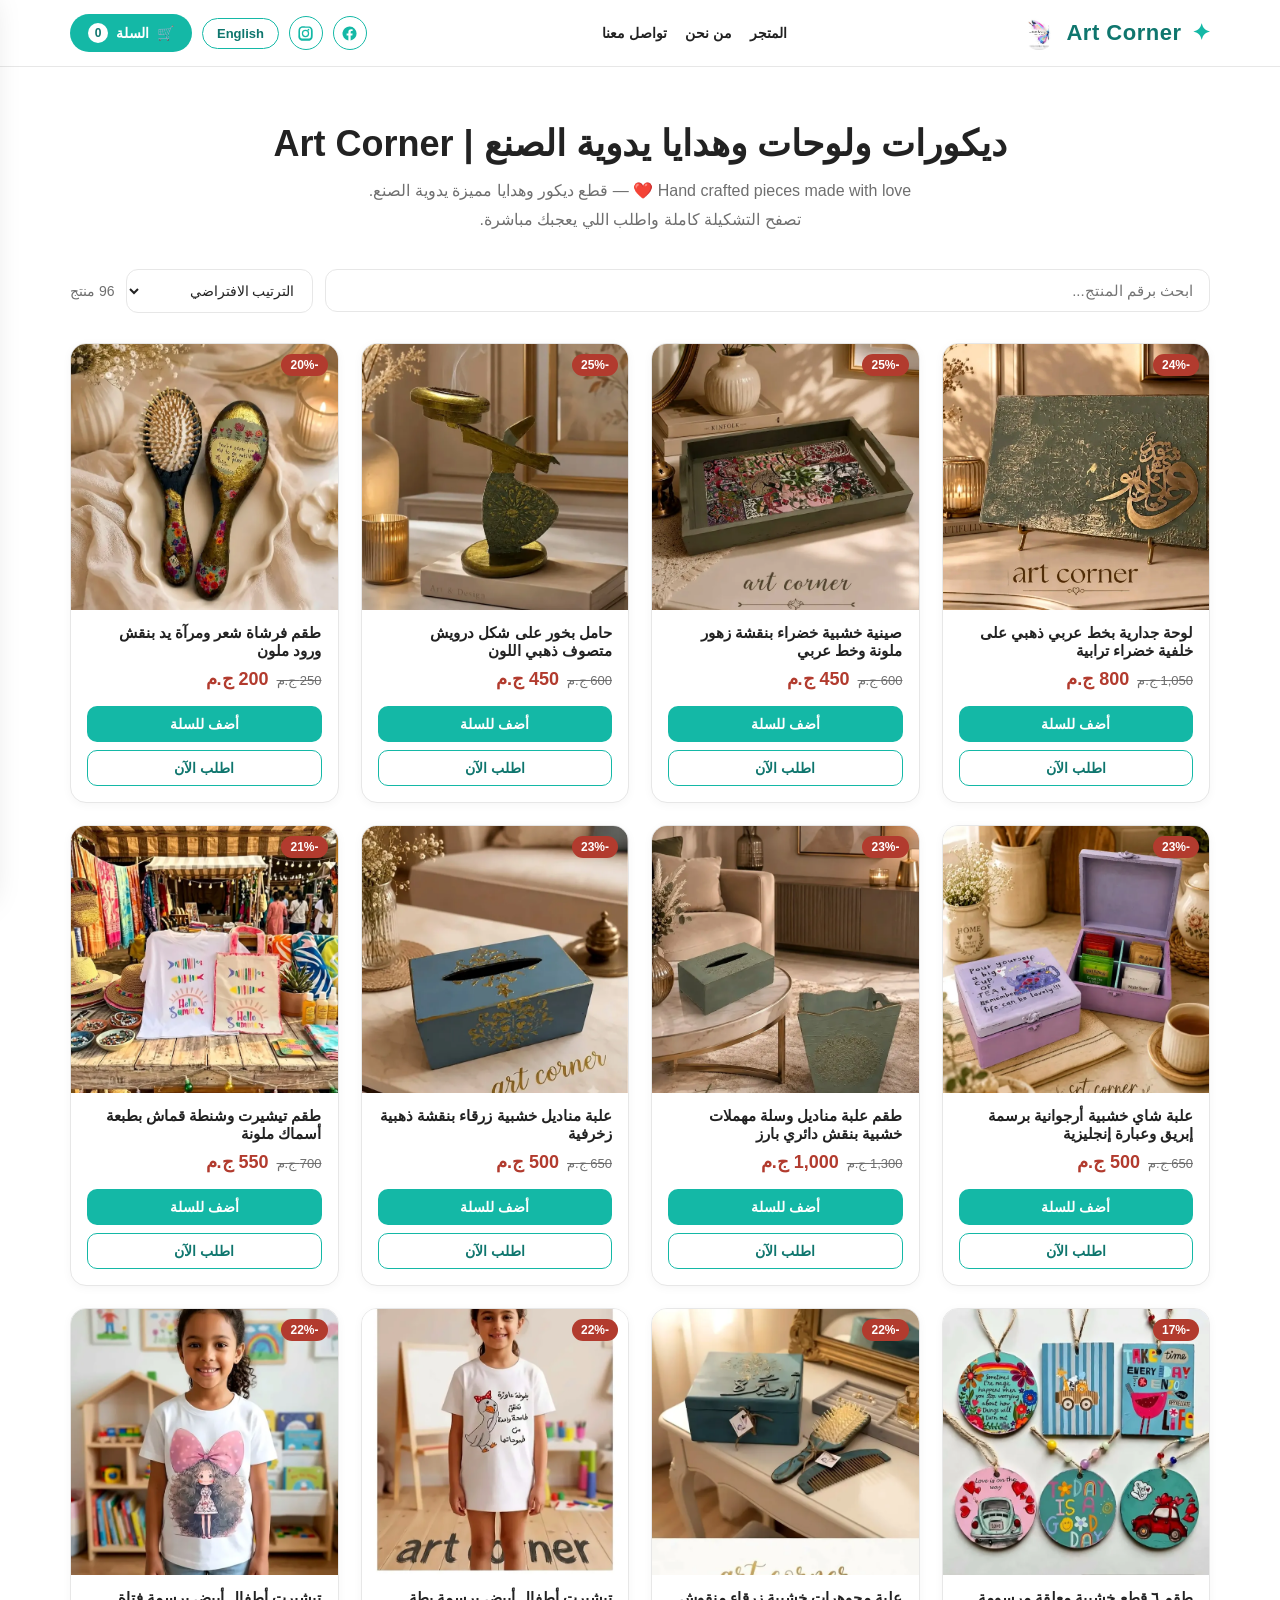
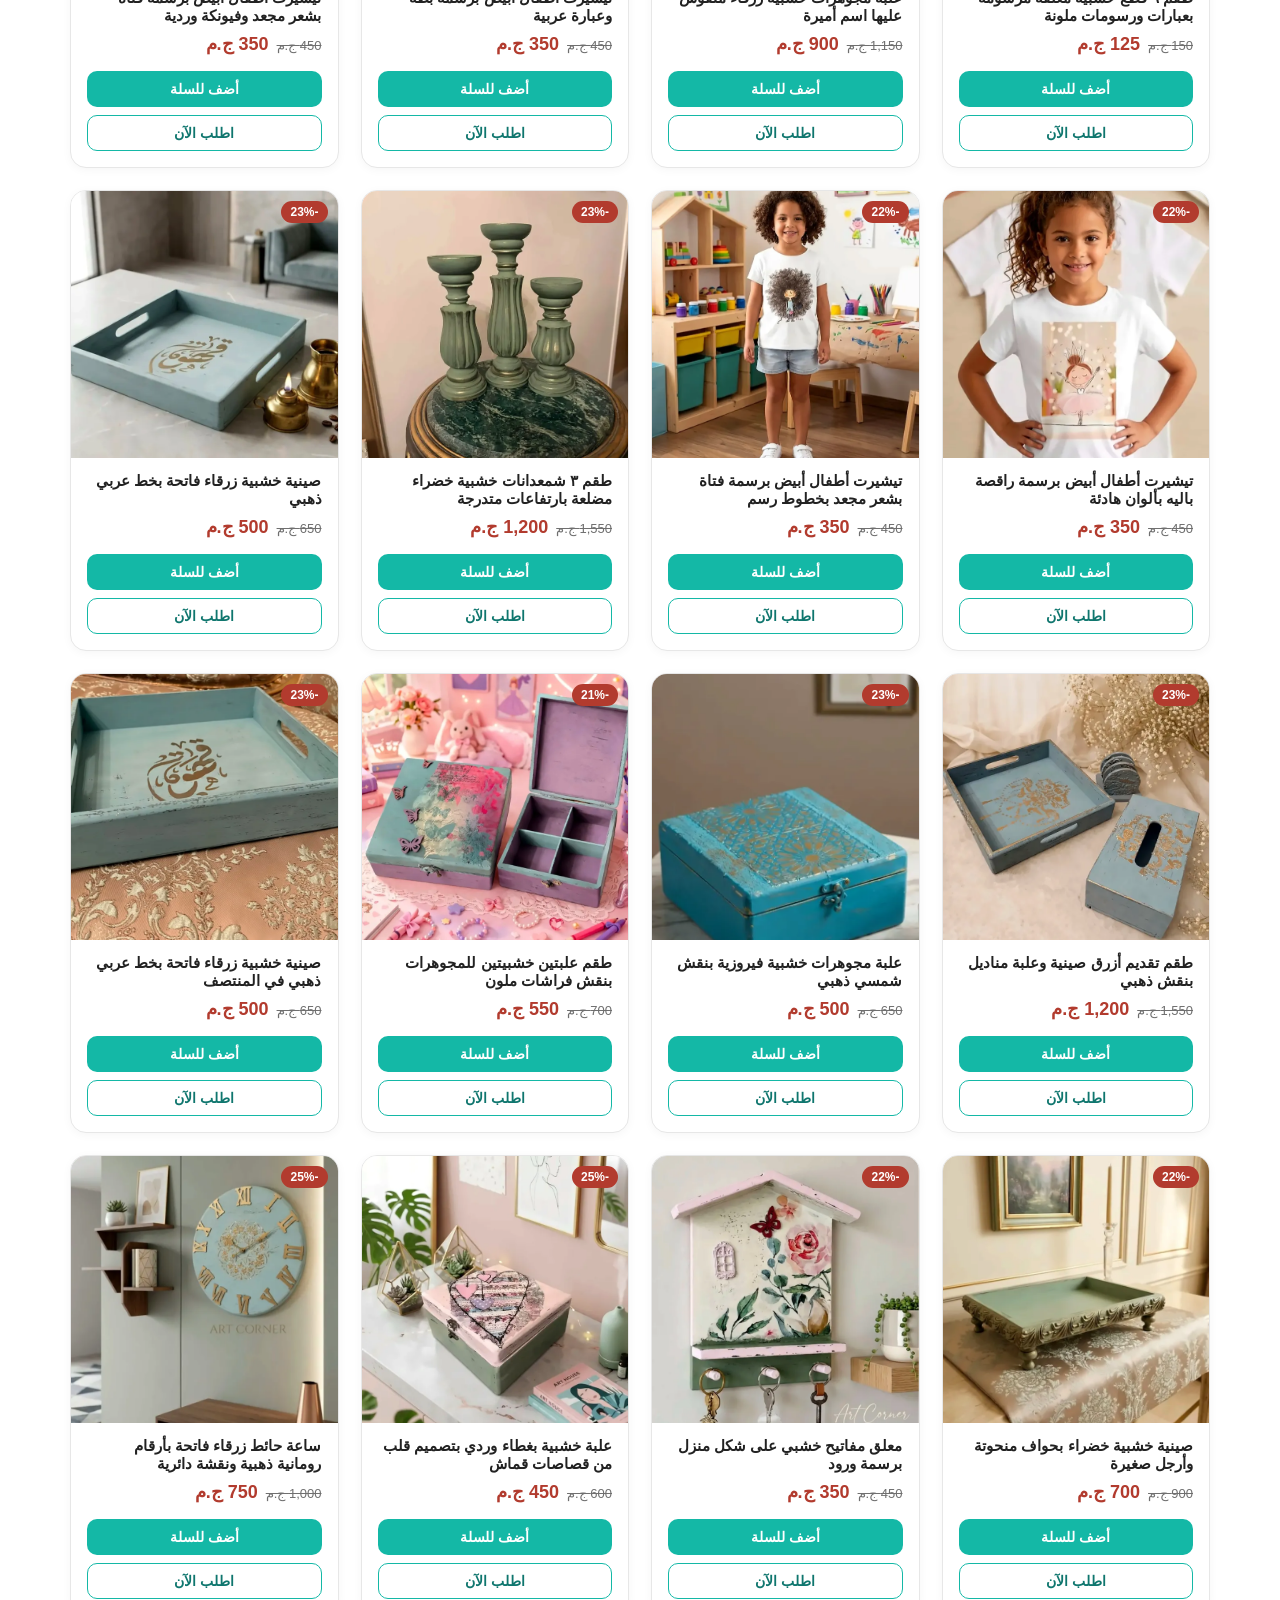
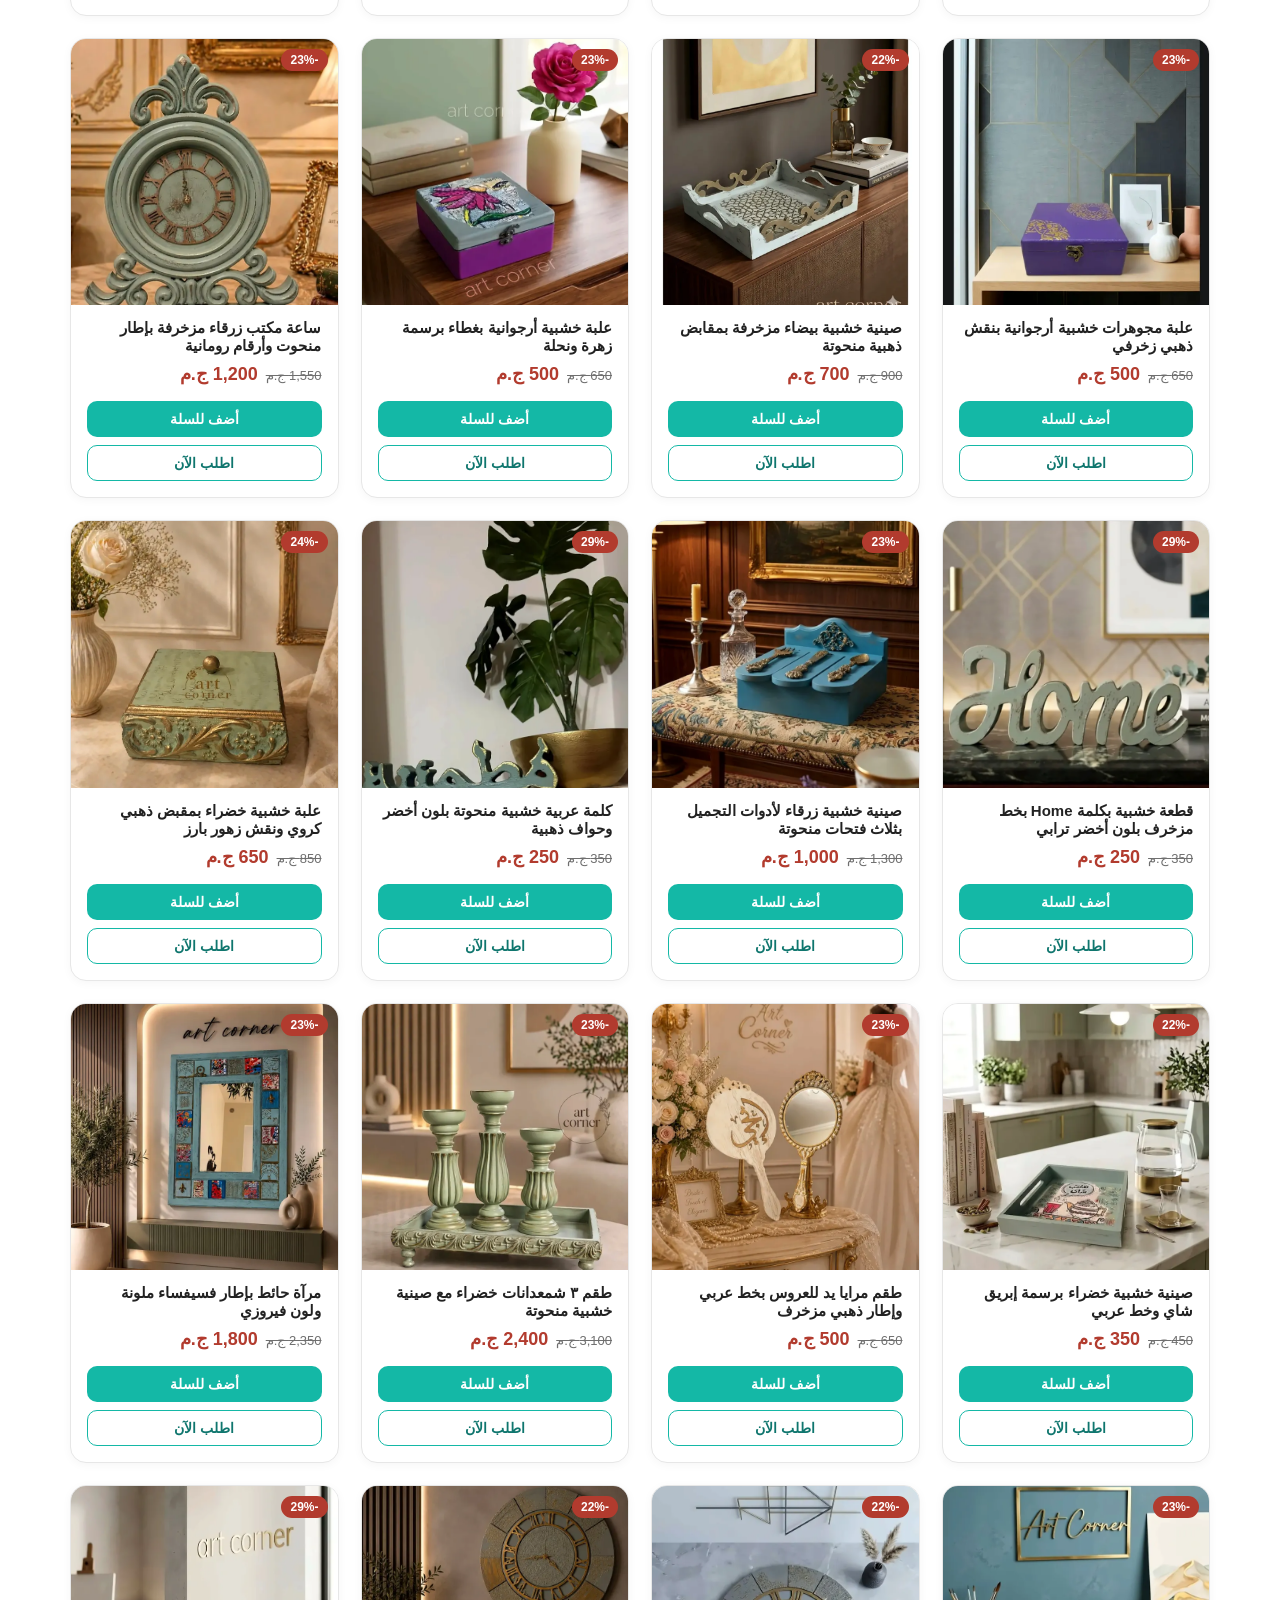
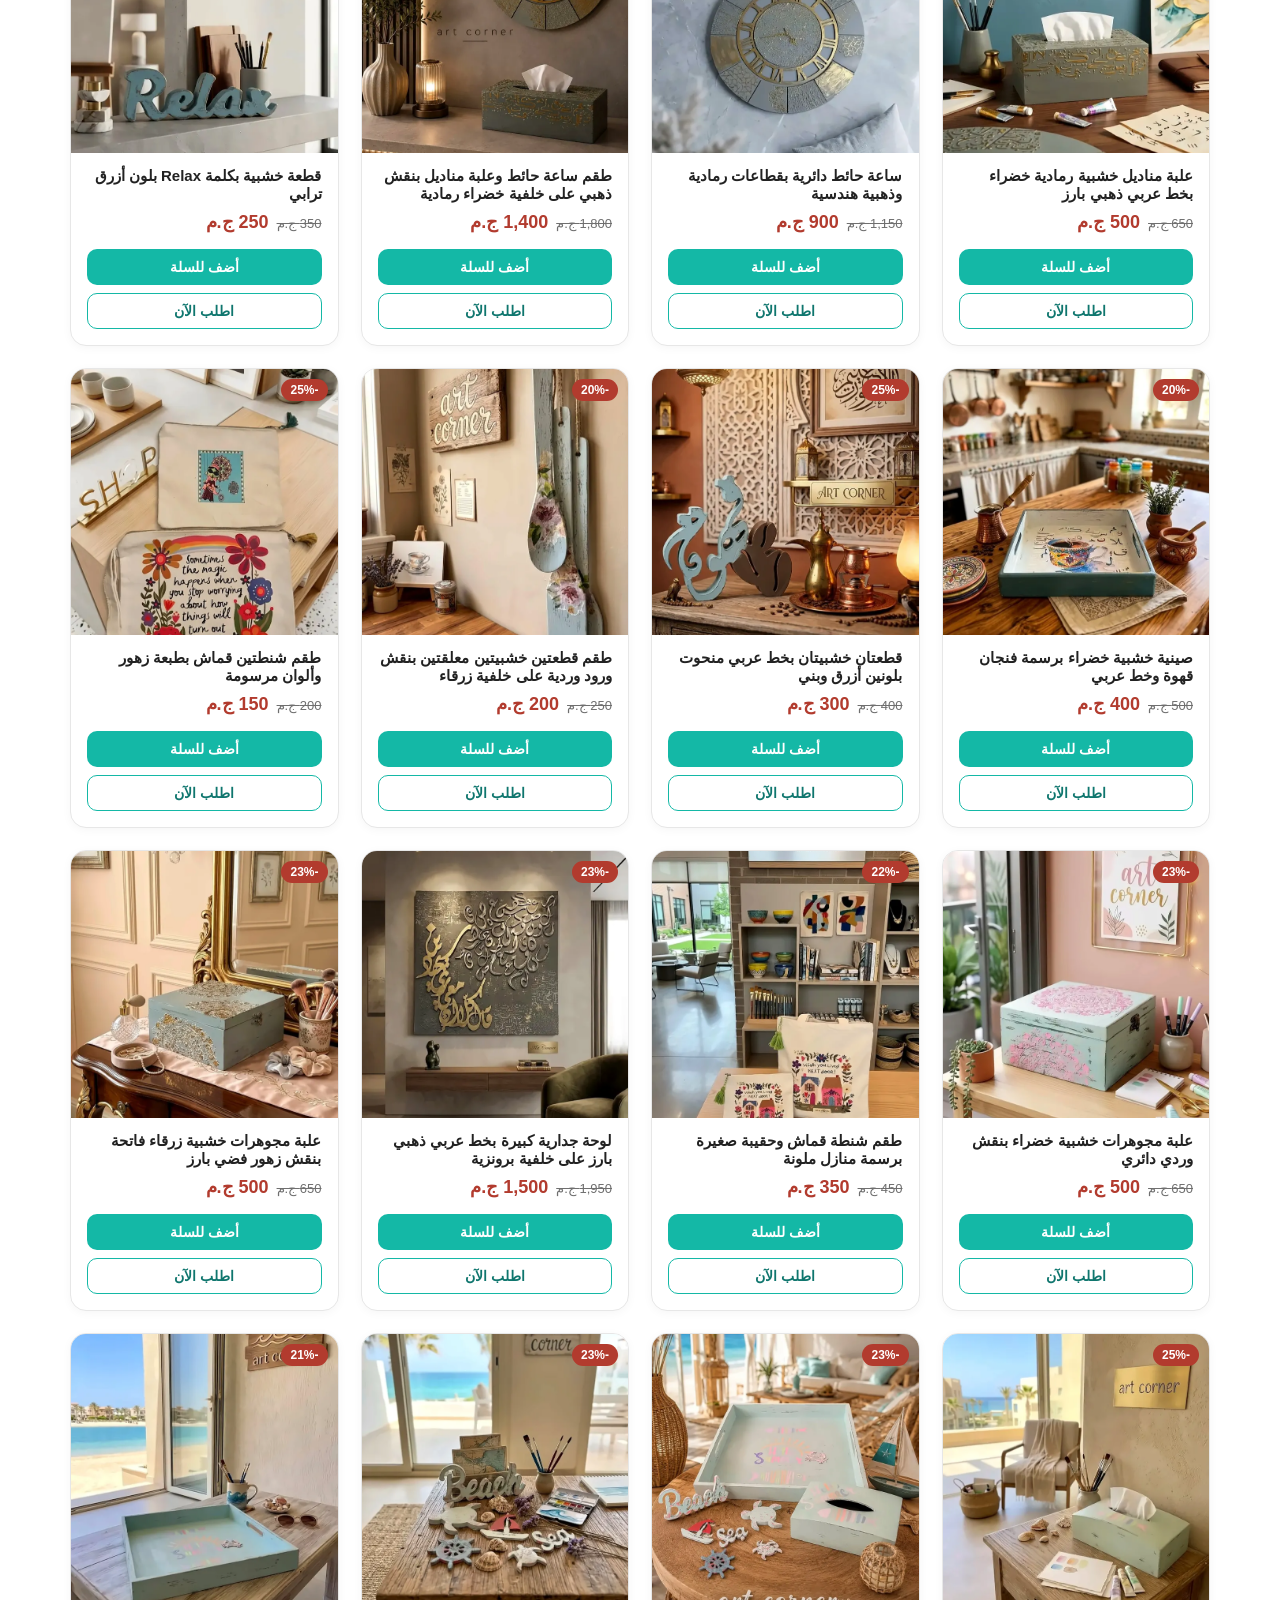
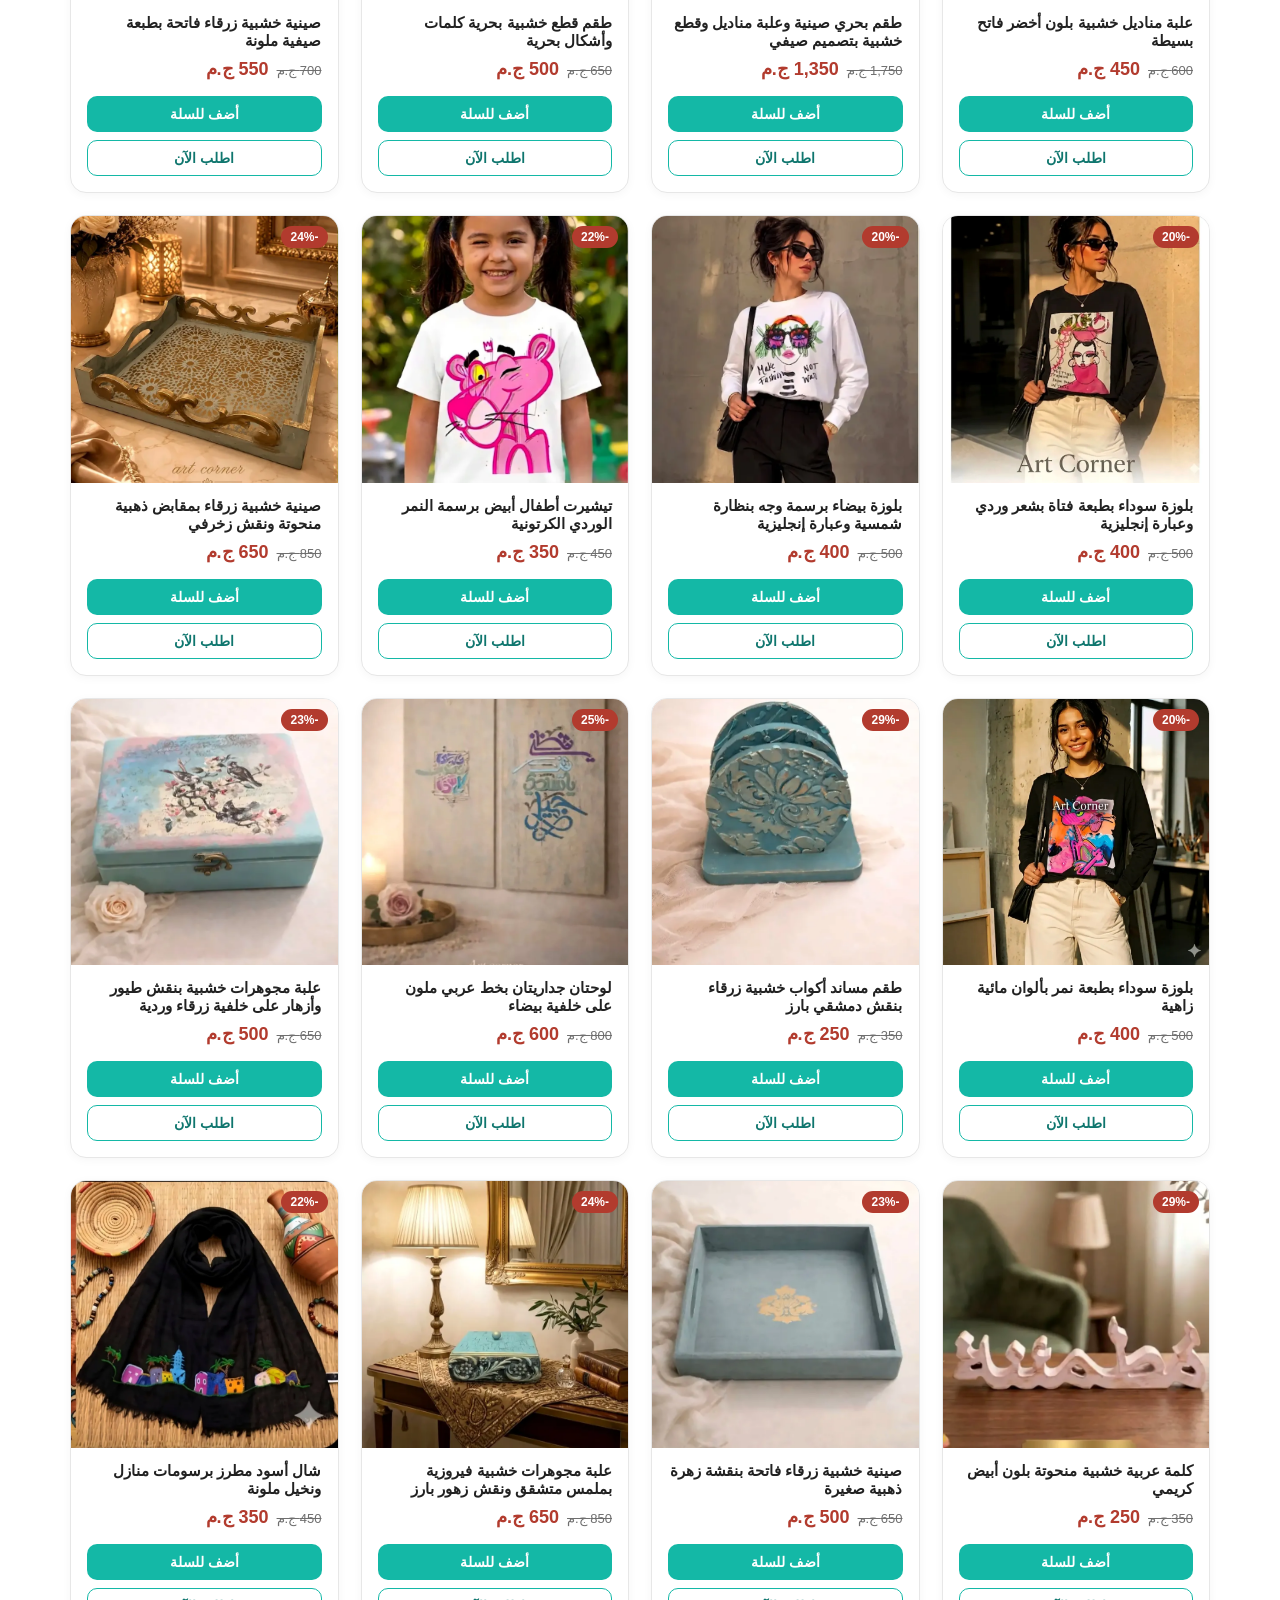
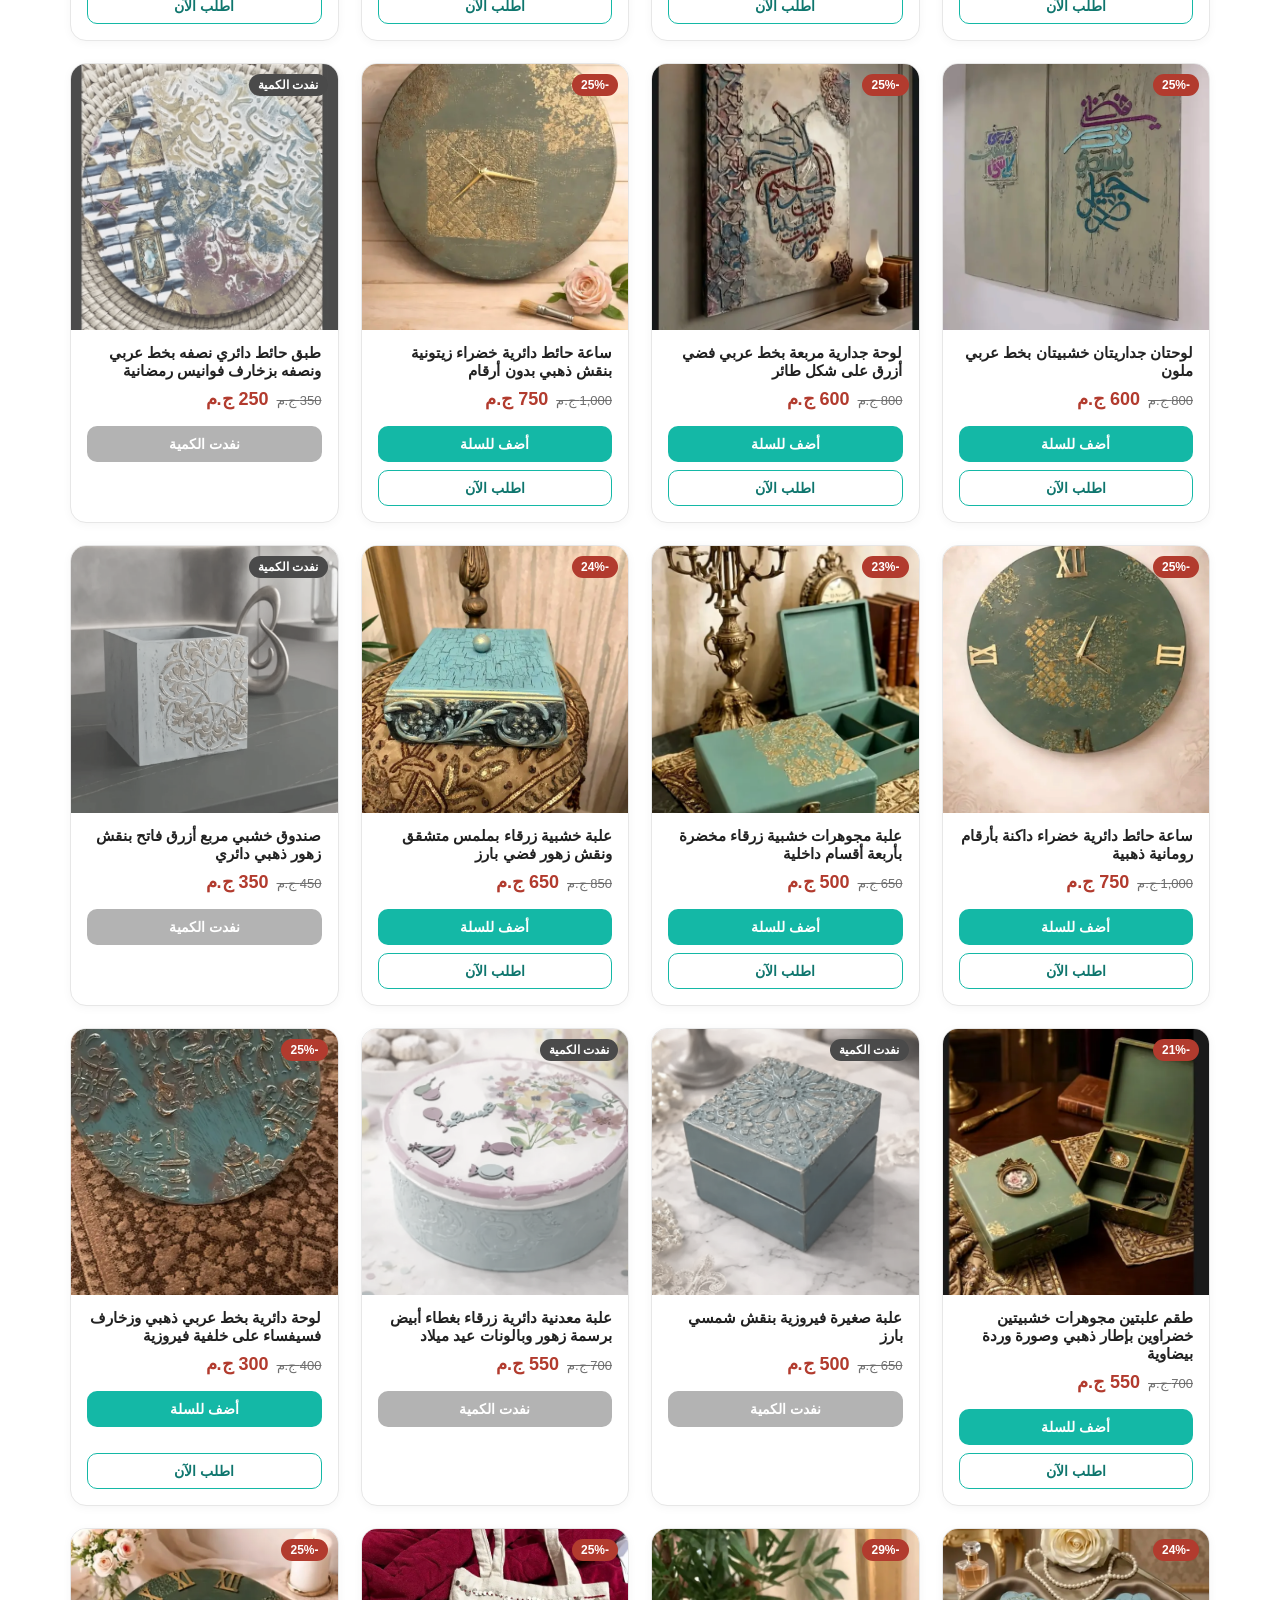
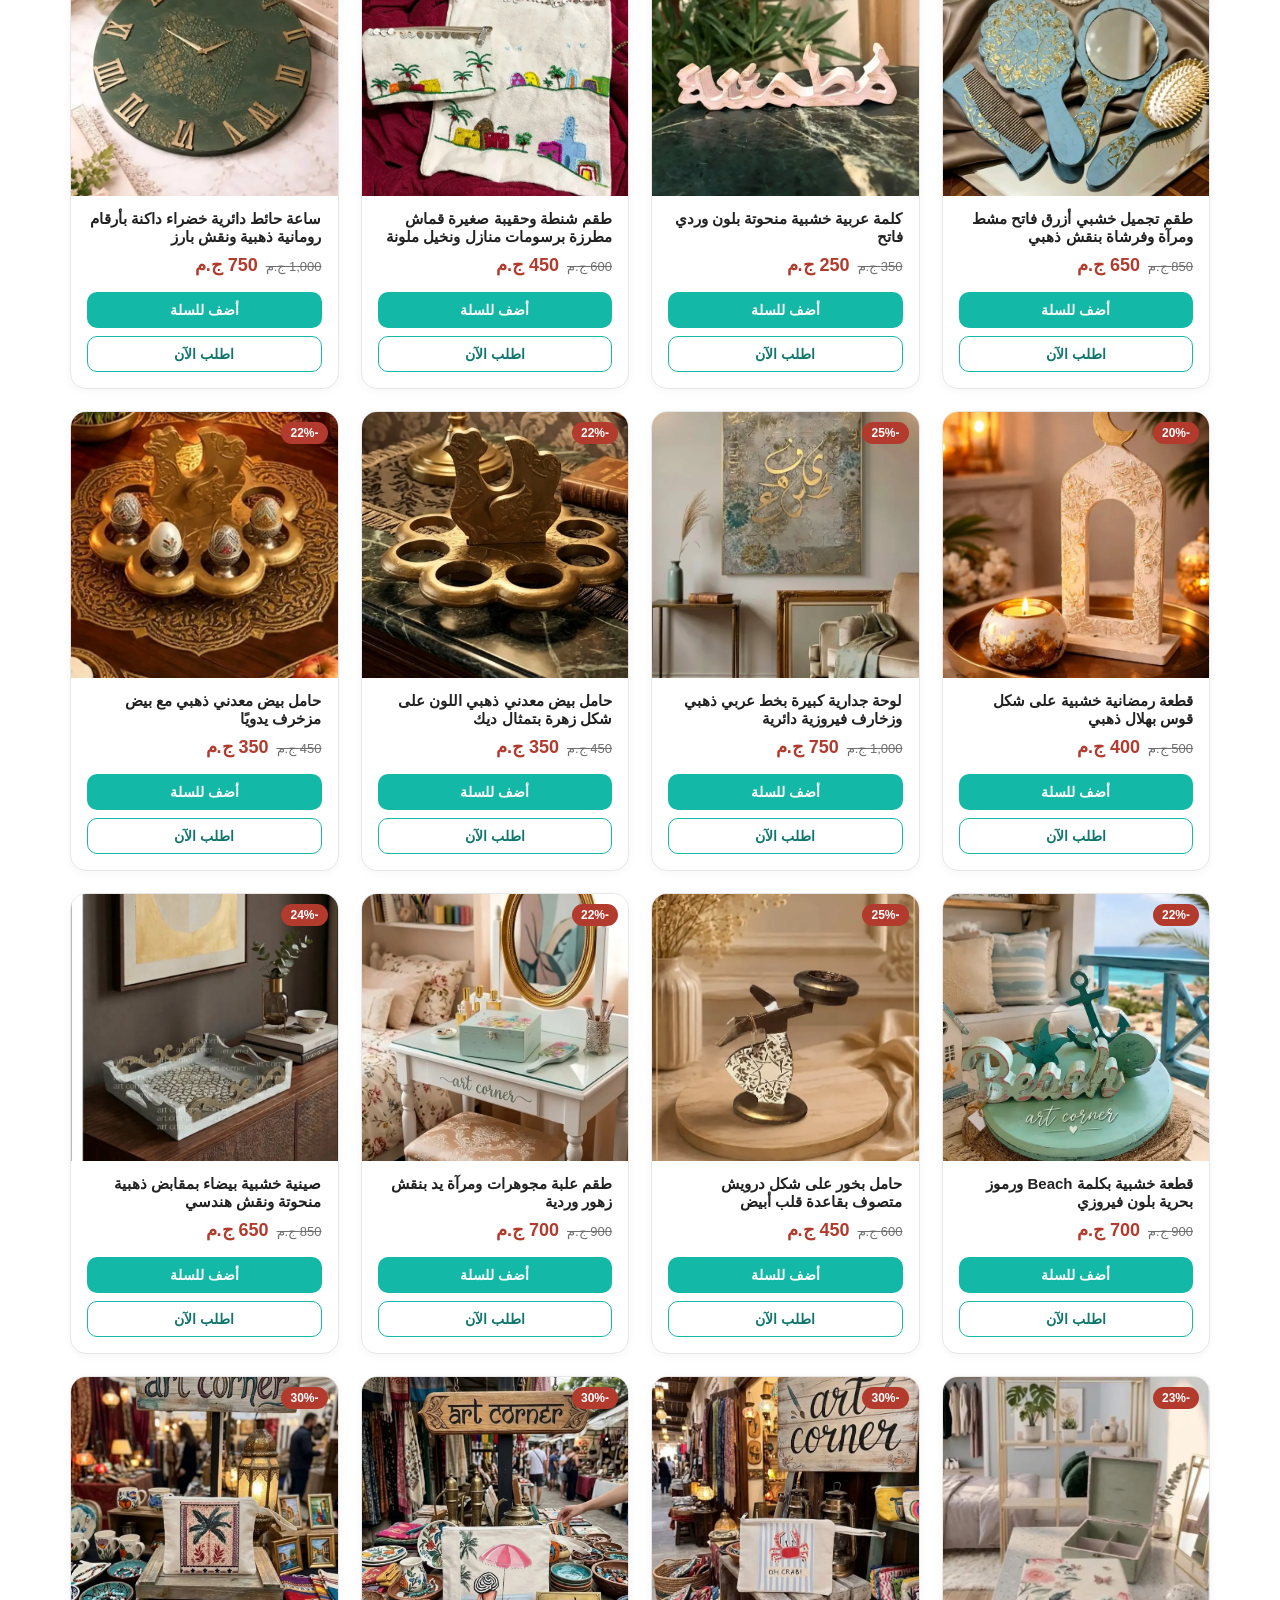
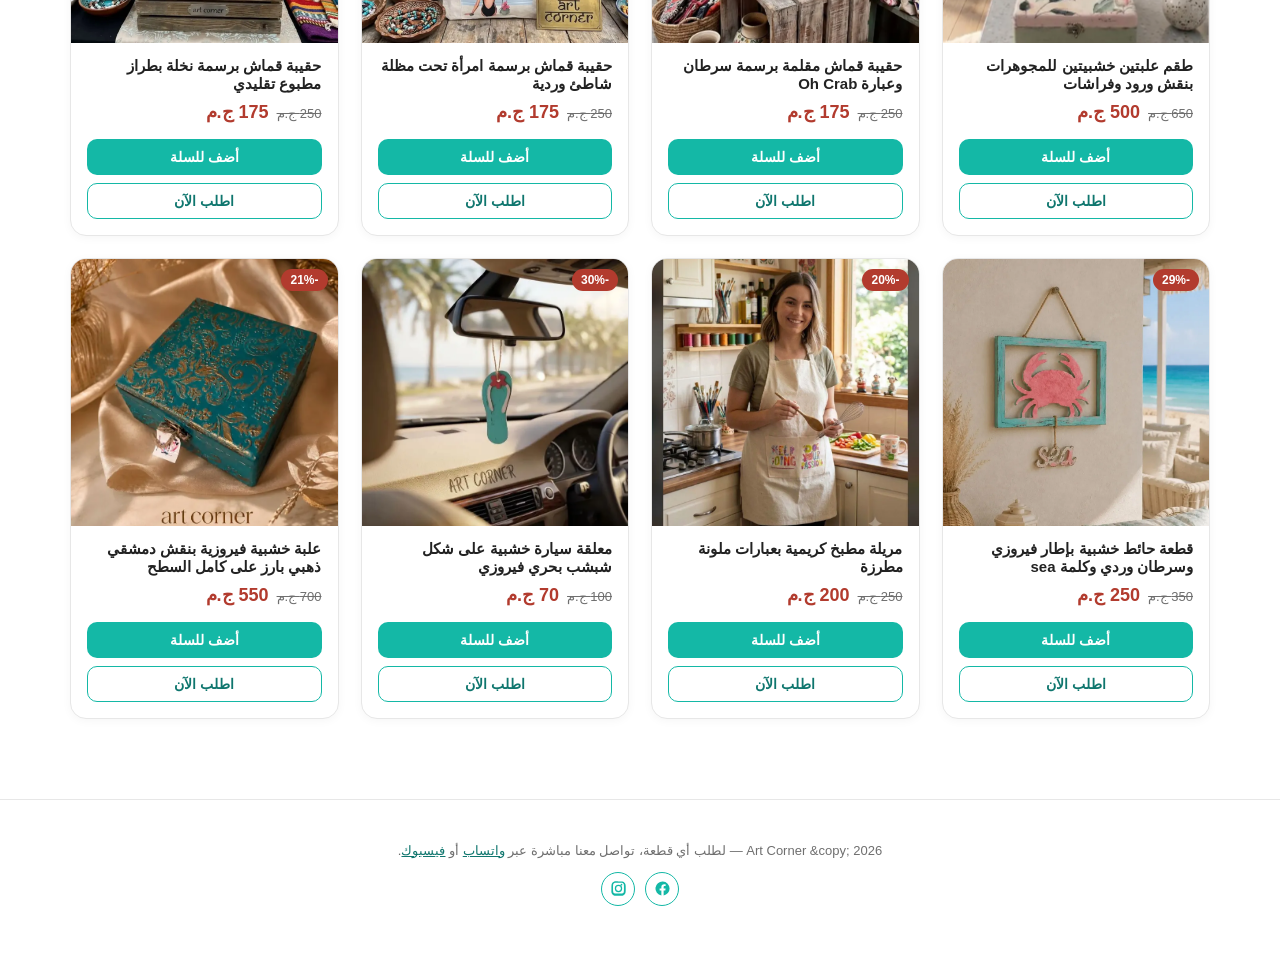
==== index.html @ 4eb26352 "Unify fonts across mobile/desktop by dropping the Cairo web font The Cairo Google Font was loaded wi" ====
<!DOCTYPE html>
<html lang="ar" dir="rtl">
<head>
<meta charset="UTF-8" />
<meta name="viewport" content="width=device-width, initial-scale=1.0" />
<title>Art Corner | ديكورات ولوحات وهدايا يدوية الصنع في مصر</title>
<link rel="icon" href="logo.jpg" type="image/jpeg" />
<meta name="description" content="تسوقي ديكورات منزلية ولوحات وهدايا يدوية الصنع 100% من Art Corner. تصفحي التشكيلة كاملة واطلبي مباشرة عبر واتساب مع توصيل داخل مصر." />
<link rel="canonical" href="https://art-corner.org/" />
<meta property="og:type" content="website" />
<meta property="og:site_name" content="Art Corner" />
<meta property="og:title" content="Art Corner | ديكورات ولوحات وهدايا يدوية الصنع في مصر" />
<meta property="og:description" content="تسوقي ديكورات منزلية ولوحات وهدايا يدوية الصنع 100% من Art Corner. تصفحي التشكيلة كاملة واطلبي مباشرة عبر واتساب مع توصيل داخل مصر." />
<meta property="og:image" content="https://art-corner.org/logo.jpg" />
<meta property="og:url" content="https://art-corner.org/" />
<meta name="twitter:card" content="summary_large_image" />
<link rel="stylesheet" href="styles.css" />
<link rel="preload" href="products.json" as="fetch" crossorigin />
<link rel="preload" href="app.js" as="script" />
<link rel="preload" href="i18n.js" as="script" />
<script async src="https://www.googletagmanager.com/gtag/js?id=G-RPZ3MVBBSG"></script>
<script defer src="ga.js"></script>
<script defer src="pixel.js"></script>
<script type="application/ld+json">
{
  "@context": "https://schema.org",
  "@type": "OnlineStore",
  "name": "Art Corner",
  "url": "https://art-corner.org/",
  "logo": "https://art-corner.org/logo.jpg",
  "image": "https://art-corner.org/logo.jpg",
  "description": "متجر ديكورات منزلية ولوحات وهدايا يدوية الصنع في مصر.",
  "sameAs": [
    "https://www.facebook.com/profile.php?id=61587767691246",
    "https://www.instagram.com/amirasartcorner/"
  ],
  "contactPoint": {
    "@type": "ContactPoint",
    "contactType": "customer service",
    "url": "https://wa.me/201284622564"
  }
}
</script>
</head>
<body>
<noscript><img height="1" width="1" style="display:none" src="https://www.facebook.com/tr?id=1698406408088102&ev=PageView&noscript=1" /></noscript>

<div class="topbar">
  <div class="topbar-inner">
    <div class="brand"><span class="leaf">✦</span> Art Corner <img src="logo.jpg" alt="Art Corner logo" class="brand-logo" /></div>
    <nav class="topbar-nav">
      <a href="index.html" data-i18n="navShop">المتجر</a>
      <a href="about.html" data-i18n="navAbout">من نحن</a>
      <a href="contact.html" data-i18n="navContact">تواصل معنا</a>
    </nav>
    <div class="topbar-actions">
      <div class="social-icons">
        <a href="https://www.facebook.com/profile.php?id=61587767691246" target="_blank" rel="noopener" title="Facebook" aria-label="Facebook">
          <svg viewBox="0 0 24 24"><path d="M22 12a10 10 0 1 0-11.6 9.9v-7H7.9V12h2.5V9.8c0-2.5 1.5-3.9 3.8-3.9 1.1 0 2.2.2 2.2.2v2.5h-1.2c-1.2 0-1.6.8-1.6 1.6V12h2.8l-.4 2.9h-2.4v7A10 10 0 0 0 22 12"/></svg>
        </a>
        <a href="https://www.instagram.com/amirasartcorner/" id="igLink" target="_blank" rel="noopener" title="Instagram" aria-label="Instagram">
          <svg viewBox="0 0 24 24"><path d="M12 2c2.7 0 3.1 0 4.1.1 1.1 0 1.8.2 2.5.5.7.3 1.2.6 1.8 1.2.6.6.9 1.1 1.2 1.8.3.7.5 1.4.5 2.5.1 1 .1 1.4.1 4.1s0 3.1-.1 4.1c0 1.1-.2 1.8-.5 2.5-.3.7-.6 1.2-1.2 1.8-.6.6-1.1.9-1.8 1.2-.7.3-1.4.5-2.5.5-1 .1-1.4.1-4.1.1s-3.1 0-4.1-.1c-1.1 0-1.8-.2-2.5-.5-.7-.3-1.2-.6-1.8-1.2-.6-.6-.9-1.1-1.2-1.8-.3-.7-.5-1.4-.5-2.5C2 15.1 2 14.7 2 12s0-3.1.1-4.1c0-1.1.2-1.8.5-2.5.3-.7.6-1.2 1.2-1.8.6-.6 1.1-.9 1.8-1.2.7-.3 1.4-.5 2.5-.5C8.9 2 9.3 2 12 2m0 1.8c-2.6 0-3 0-4 .1-.9 0-1.4.2-1.7.3-.4.2-.7.3-1 .6-.3.3-.5.6-.6 1-.1.3-.3.8-.3 1.7-.1 1-.1 1.4-.1 4s0 3 .1 4c0 .9.2 1.4.3 1.7.2.4.3.7.6 1 .3.3.6.5 1 .6.3.1.8.3 1.7.3 1 .1 1.4.1 4 .1s3 0 4-.1c.9 0 1.4-.2 1.7-.3.4-.2.7-.3 1-.6.3-.3.5-.6.6-1 .1-.3.3-.8.3-1.7.1-1 .1-1.4.1-4s0-3-.1-4c0-.9-.2-1.4-.3-1.7-.2-.4-.3-.7-.6-1-.3-.3-.6-.5-1-.6-.3-.1-.8-.3-1.7-.3-1-.1-1.4-.1-4-.1m0 3a5.2 5.2 0 1 1 0 10.4A5.2 5.2 0 0 1 12 6.8m0 1.8a3.4 3.4 0 1 0 0 6.8 3.4 3.4 0 0 0 0-6.8m5.4-2a1.2 1.2 0 1 1-2.4 0 1.2 1.2 0 0 1 2.4 0"/></svg>
        </a>
      </div>
      <button class="lang-btn" id="langToggleBtn" type="button">English</button>
      <button class="cart-btn" id="cartOpenBtn" type="button">
        🛒 <span data-i18n="cart">السلة</span> <span class="cart-badge" id="cartBadge">0</span>
      </button>
    </div>
  </div>
</div>

<div class="cart-overlay" id="cartOverlay"></div>
<div class="cart-drawer" id="cartDrawer">
  <div class="cart-header">
    <h2 data-i18n="cartTitle">سلة المشتريات</h2>
    <button class="cart-close" id="cartCloseBtn" type="button">✕</button>
  </div>
  <div class="cart-body" id="cartBody">
    <div class="cart-items" id="cartItems"></div>

    <div class="cart-summary" id="cartSummary">
      <div class="cart-row">
        <span data-i18n="subtotal">الإجمالي قبل الشحن</span>
        <span id="cartSubtotal">0 ج.م</span>
      </div>
      <div class="cart-row">
        <span data-i18n="shippingFee">مصاريف الشحن</span>
        <span id="cartShipping">—</span>
      </div>
      <div class="cart-row cart-row-total">
        <span data-i18n="total">الإجمالي الكلي</span>
        <span id="cartTotal">0 ج.م</span>
      </div>
    </div>

    <form class="checkout-form" id="checkoutForm" novalidate>
      <div class="checkout-error" id="checkoutError" hidden></div>

      <label>
        <span data-i18n="ckName">الاسم بالكامل</span>
        <input type="text" id="ckName" autocomplete="name" required />
      </label>
      <label>
        <span data-i18n="ckPhone">رقم الموبايل</span>
        <input type="tel" id="ckPhone" placeholder="01xxxxxxxxx" autocomplete="tel" required />
      </label>
      <label>
        <span data-i18n="ckGovernorate">المحافظة</span>
        <select id="ckGovernorate" required>
          <option value="" data-i18n="ckGovernoratePlaceholder">اختر المحافظة</option>
        </select>
      </label>
      <label>
        <span data-i18n="ckAddress">العنوان بالتفصيل</span>
        <textarea id="ckAddress" required data-i18n-placeholder="ckAddressPlaceholder" placeholder="الشارع، رقم العمارة والدور، أقرب علامة مميزة..."></textarea>
      </label>
      <label>
        <span data-i18n="ckNotes">ملاحظات (اختياري)</span>
        <textarea id="ckNotes"></textarea>
      </label>

      <div class="payment-note" data-i18n="paymentNote">💵 الدفع عند الاستلام (شامل مصاريف الشحن)</div>

      <button type="submit" class="cart-checkout-btn" id="cartCheckoutBtn" data-i18n="checkout">تأكيد الطلب</button>
    </form>

    <div class="checkout-success" id="checkoutSuccess" hidden></div>
  </div>
</div>

<div class="lightbox-overlay" id="lightboxOverlay">
  <button class="lightbox-close" id="lightboxCloseBtn" type="button" aria-label="Close">✕</button>
  <img id="lightboxImg" src="" alt="" />
</div>

<main>
<div class="hero">
  <h1 data-i18n="heroTitle">Art Corner</h1>
  <p data-i18n="heroSubtitle">Hand crafted pieces made with love ❤️ — قطع ديكور وهدايا مميزة يدوية الصنع. تصفح التشكيلة كاملة واطلب اللي يعجبك مباشرة.</p>
</div>

<div class="controls">
  <div class="search-box">
    <input id="searchInput" type="text" data-i18n-placeholder="searchPlaceholder" placeholder="ابحث برقم المنتج..." />
  </div>
  <div class="sort-box">
    <label for="sortSelect" class="sr-only" data-i18n="sortSelectLabel">ترتيب المنتجات</label>
    <select id="sortSelect">
      <option value="default">الترتيب الافتراضي</option>
      <option value="price-asc">السعر: من الأقل للأعلى</option>
      <option value="price-desc">السعر: من الأعلى للأقل</option>
    </select>
  </div>
  <div class="count-label" id="countLabel"></div>
</div>

<div class="grid" id="grid">
  <div class="empty-state" data-i18n="loading">جاري تحميل المنتجات...</div>
</div>
</main>

<footer>
  <p>
    <span data-i18n="footer">Art Corner &copy; 2026 — لطلب أي قطعة، تواصل معنا مباشرة عبر</span>
    <a href="https://wa.me/201284622564" target="_blank" rel="noopener" data-i18n="whatsapp">واتساب</a>
    <span data-i18n="footerAnd">أو</span>
    <a href="https://www.facebook.com/profile.php?id=61587767691246" target="_blank" rel="noopener" data-i18n="facebook">فيسبوك</a>.
  </p>
  <div class="social-icons">
    <a href="https://www.facebook.com/profile.php?id=61587767691246" target="_blank" rel="noopener" title="Facebook" aria-label="Facebook">
      <svg viewBox="0 0 24 24"><path d="M22 12a10 10 0 1 0-11.6 9.9v-7H7.9V12h2.5V9.8c0-2.5 1.5-3.9 3.8-3.9 1.1 0 2.2.2 2.2.2v2.5h-1.2c-1.2 0-1.6.8-1.6 1.6V12h2.8l-.4 2.9h-2.4v7A10 10 0 0 0 22 12"/></svg>
    </a>
    <a href="https://www.instagram.com/amirasartcorner/" id="igLinkFooter" target="_blank" rel="noopener" title="Instagram" aria-label="Instagram">
      <svg viewBox="0 0 24 24"><path d="M12 2c2.7 0 3.1 0 4.1.1 1.1 0 1.8.2 2.5.5.7.3 1.2.6 1.8 1.2.6.6.9 1.1 1.2 1.8.3.7.5 1.4.5 2.5.1 1 .1 1.4.1 4.1s0 3.1-.1 4.1c0 1.1-.2 1.8-.5 2.5-.3.7-.6 1.2-1.2 1.8-.6.6-1.1.9-1.8 1.2-.7.3-1.4.5-2.5.5-1 .1-1.4.1-4.1.1s-3.1 0-4.1-.1c-1.1 0-1.8-.2-2.5-.5-.7-.3-1.2-.6-1.8-1.2-.6-.6-.9-1.1-1.2-1.8-.3-.7-.5-1.4-.5-2.5C2 15.1 2 14.7 2 12s0-3.1.1-4.1c0-1.1.2-1.8.5-2.5.3-.7.6-1.2 1.2-1.8.6-.6 1.1-.9 1.8-1.2.7-.3 1.4-.5 2.5-.5C8.9 2 9.3 2 12 2m0 1.8c-2.6 0-3 0-4 .1-.9 0-1.4.2-1.7.3-.4.2-.7.3-1 .6-.3.3-.5.6-.6 1-.1.3-.3.8-.3 1.7-.1 1-.1 1.4-.1 4s0 3 .1 4c0 .9.2 1.4.3 1.7.2.4.3.7.6 1 .3.3.6.5 1 .6.3.1.8.3 1.7.3 1 .1 1.4.1 4 .1s3 0 4-.1c.9 0 1.4-.2 1.7-.3.4-.2.7-.3 1-.6.3-.3.5-.6.6-1 .1-.3.3-.8.3-1.7.1-1 .1-1.4.1-4s0-3-.1-4c0-.9-.2-1.4-.3-1.7-.2-.4-.3-.7-.6-1-.3-.3-.6-.5-1-.6-.3-.1-.8-.3-1.7-.3-1-.1-1.4-.1-4-.1m0 3a5.2 5.2 0 1 1 0 10.4A5.2 5.2 0 0 1 12 6.8m0 1.8a3.4 3.4 0 1 0 0 6.8 3.4 3.4 0 0 0 0-6.8m5.4-2a1.2 1.2 0 1 1-2.4 0 1.2 1.2 0 0 1 2.4 0"/></svg>
    </a>
  </div>
</footer>


<script src="i18n.js"></script>
<script src="app.js"></script>
</body>
</html>
---- styles.css ----
:root {
  --bg: #ffffff;
  --card: #ffffff;
  --ink: #222222;
  --muted: #6f6f6f;
  --line: #e7e7e7;
  --turquoise: #14b8a6;
  --turquoise-dark: #0f766e;
  --sale: #b23b2e;
}

* { box-sizing: border-box; }

.sr-only {
  position: absolute;
  width: 1px;
  height: 1px;
  padding: 0;
  margin: -1px;
  overflow: hidden;
  clip: rect(0, 0, 0, 0);
  white-space: nowrap;
  border: 0;
}

html, body {
  margin: 0;
  padding: 0;
  background: var(--bg);
  color: var(--ink);
  font-family: "Tahoma", "Segoe UI", "Helvetica Neue", Arial, sans-serif;
}

html[dir="rtl"] body { direction: rtl; }
html[dir="ltr"] body { direction: ltr; }

img { max-width: 100%; display: block; }

.topbar {
  position: sticky;
  top: 0;
  z-index: 50;
  background: rgba(255, 255, 255, 0.94);
  backdrop-filter: blur(6px);
  border-bottom: 1px solid var(--line);
}

.topbar-inner {
  max-width: 1180px;
  margin: 0 auto;
  padding: 14px 20px;
  display: flex;
  align-items: center;
  justify-content: space-between;
  gap: 16px;
  flex-wrap: wrap;
}

.brand {
  display: flex;
  align-items: center;
  gap: 10px;
  font-size: 22px;
  letter-spacing: 0.5px;
  color: var(--turquoise-dark);
  font-weight: 700;
}

.brand .leaf { color: var(--turquoise); }

.brand-logo {
  width: 34px;
  height: 34px;
  object-fit: contain;
  border-radius: 50%;
}

.topbar-nav {
  display: flex;
  align-items: center;
  gap: 18px;
}

.topbar-nav a {
  color: var(--ink);
  text-decoration: none;
  font-size: 14px;
  font-weight: 600;
}

.topbar-nav a:hover { color: var(--turquoise-dark); }

.topbar-actions {
  display: flex;
  align-items: center;
  gap: 10px;
}

.social-icons {
  display: flex;
  align-items: center;
  gap: 10px;
}

.social-icons a {
  width: 34px;
  height: 34px;
  border-radius: 50%;
  border: 1.5px solid var(--turquoise);
  color: var(--turquoise);
  display: flex;
  align-items: center;
  justify-content: center;
  text-decoration: none;
  transition: background 0.2s ease, color 0.2s ease;
}

.social-icons a:hover {
  background: var(--turquoise);
  color: #fff;
}

.social-icons svg { width: 17px; height: 17px; fill: currentColor; }

.lang-btn {
  background: #fff;
  border: 1.5px solid var(--turquoise);
  color: var(--turquoise-dark);
  padding: 7px 14px;
  border-radius: 999px;
  font-size: 13px;
  font-weight: 700;
  cursor: pointer;
  font-family: inherit;
}

.lang-btn:hover { background: var(--turquoise); color: #fff; }

.topbar-actions > a.fb-link {
  display: inline-block;
  background: var(--turquoise);
  color: #fff;
  padding: 9px 18px;
  border-radius: 999px;
  text-decoration: none;
  font-size: 14px;
  font-weight: 600;
  transition: background 0.2s ease;
}

.topbar-actions > a.fb-link:hover { background: var(--turquoise-dark); }

.hero {
  max-width: 1180px;
  margin: 0 auto;
  padding: 56px 20px 34px;
  text-align: center;
}

.hero h1 {
  font-size: 36px;
  margin: 0 0 12px;
  color: var(--ink);
}

.hero p {
  color: var(--muted);
  font-size: 16px;
  max-width: 560px;
  margin: 0 auto;
  line-height: 1.8;
}

.controls {
  max-width: 1180px;
  margin: 0 auto;
  padding: 0 20px 20px;
  display: flex;
  gap: 12px;
  flex-wrap: wrap;
  align-items: center;
  justify-content: space-between;
}

.search-box {
  flex: 1;
  min-width: 220px;
}

.search-box input {
  width: 100%;
  padding: 12px 16px;
  border-radius: 12px;
  border: 1px solid var(--line);
  background: #fff;
  font-size: 15px;
  font-family: inherit;
}

.sort-box select {
  padding: 12px 14px;
  border-radius: 12px;
  border: 1px solid var(--line);
  background: #fff;
  font-size: 14px;
  font-family: inherit;
  color: var(--ink);
}

.count-label {
  color: var(--muted);
  font-size: 14px;
  white-space: nowrap;
}

.grid {
  max-width: 1180px;
  margin: 0 auto;
  padding: 10px 20px 80px;
  display: grid;
  grid-template-columns: repeat(auto-fill, minmax(230px, 1fr));
  gap: 22px;
  min-height: 70vh; /* reserve space before products load, to avoid layout shift */
}

.card {
  background: var(--card);
  border-radius: 16px;
  overflow: hidden;
  border: 1px solid var(--line);
  box-shadow: 0 2px 10px rgba(0, 0, 0, 0.04);
  display: flex;
  flex-direction: column;
  transition: transform 0.18s ease, box-shadow 0.18s ease;
}

.card:hover {
  transform: translateY(-4px);
  box-shadow: 0 12px 24px rgba(0, 0, 0, 0.1);
}

.card .thumb {
  aspect-ratio: 1 / 1;
  overflow: hidden;
  background: #f4f4f4;
  position: relative;
  cursor: zoom-in;
}

.card .thumb img {
  width: 100%;
  height: 100%;
  object-fit: cover;
  transition: transform 0.35s ease;
}

.card:hover .thumb img { transform: scale(1.06); }

.discount-badge {
  position: absolute;
  top: 10px;
  inset-inline-start: 10px;
  background: var(--sale);
  color: #fff;
  font-size: 12px;
  font-weight: 800;
  padding: 4px 9px;
  border-radius: 999px;
}

.card-body {
  padding: 14px 16px 16px;
  display: flex;
  flex-direction: column;
  gap: 8px;
  flex: 1;
}

.card-body .pname {
  font-size: 15px;
  font-weight: 600;
  color: var(--ink);
}

.price-row {
  display: flex;
  align-items: baseline;
  gap: 8px;
  flex-wrap: wrap;
}

.price-original {
  font-size: 13px;
  color: var(--muted);
  text-decoration: line-through;
}

.price-sale {
  font-size: 18px;
  font-weight: 800;
  color: var(--sale);
}

.order-btn {
  margin-top: auto;
  text-align: center;
  background: #fff;
  color: var(--turquoise-dark);
  border: 1.5px solid var(--turquoise);
  padding: 9px 12px;
  border-radius: 10px;
  font-size: 14px;
  font-weight: 600;
  cursor: pointer;
  text-decoration: none;
  transition: background 0.2s ease, color 0.2s ease;
}

.order-btn:hover { background: var(--turquoise); color: #fff; }

.empty-state {
  text-align: center;
  padding: 60px 20px;
  color: var(--muted);
}

footer {
  border-top: 1px solid var(--line);
  padding: 30px 20px 50px;
  text-align: center;
  color: var(--muted);
  font-size: 13px;
}

footer a { color: var(--turquoise-dark); text-decoration: underline; }

footer .social-icons { justify-content: center; margin-top: 14px; }

.wa-float {
  position: fixed;
  bottom: 22px;
  left: 22px;
  background: #25d366;
  color: #fff;
  width: 54px;
  height: 54px;
  border-radius: 50%;
  display: flex;
  align-items: center;
  justify-content: center;
  box-shadow: 0 6px 16px rgba(0,0,0,0.2);
  text-decoration: none;
  font-size: 26px;
  z-index: 60;
}

/* ---------- Cart ---------- */

.cart-btn {
  position: relative;
  display: inline-flex;
  align-items: center;
  gap: 8px;
  background: var(--turquoise);
  color: #fff;
  border: none;
  padding: 9px 18px;
  border-radius: 999px;
  font-size: 14px;
  font-weight: 600;
  cursor: pointer;
  font-family: inherit;
  transition: background 0.2s ease;
}

.cart-btn:hover { background: var(--turquoise-dark); }

.cart-badge {
  background: #fff;
  color: var(--turquoise-dark);
  border-radius: 999px;
  min-width: 20px;
  height: 20px;
  display: inline-flex;
  align-items: center;
  justify-content: center;
  font-size: 12px;
  font-weight: 800;
  padding: 0 5px;
}

.add-cart-btn {
  margin-top: 8px;
  text-align: center;
  background: var(--turquoise);
  color: #fff;
  border: none;
  padding: 10px 12px;
  border-radius: 10px;
  font-size: 14px;
  font-weight: 600;
  cursor: pointer;
  text-decoration: none;
  transition: background 0.2s ease;
}

.add-cart-btn:hover { background: var(--turquoise-dark); }
.add-cart-btn.added { background: #25d366; }
.add-cart-btn:disabled {
  background: #b3b3b3;
  cursor: not-allowed;
}
.add-cart-btn:disabled:hover { background: #b3b3b3; }

.card.sold-out .thumb img {
  filter: grayscale(70%);
  opacity: 0.75;
}

.sold-out-badge {
  background: #4a4a4a;
}

.cart-overlay {
  position: fixed;
  inset: 0;
  background: rgba(20, 20, 20, 0.45);
  z-index: 100;
  display: none;
}

.cart-overlay.open { display: block; }

.cart-drawer {
  position: fixed;
  top: 0;
  left: 0;
  height: 100%;
  width: min(380px, 92vw);
  background: #fff;
  z-index: 101;
  transform: translateX(-105%);
  transition: transform 0.28s ease;
  display: flex;
  flex-direction: column;
  box-shadow: 8px 0 30px rgba(0,0,0,0.15);
}

.cart-drawer.open { transform: translateX(0); }

.cart-header {
  padding: 18px 20px;
  border-bottom: 1px solid var(--line);
  display: flex;
  align-items: center;
  justify-content: space-between;
}

.cart-header h2 { margin: 0; font-size: 18px; color: var(--turquoise-dark); }

.cart-close {
  background: none;
  border: none;
  font-size: 22px;
  cursor: pointer;
  color: var(--muted);
  line-height: 1;
}

.cart-body {
  flex: 1;
  overflow-y: auto;
  padding: 12px 20px 22px;
}

.cart-items { padding: 0; }

.cart-item {
  display: flex;
  gap: 12px;
  padding: 12px 0;
  border-bottom: 1px solid var(--line);
  align-items: center;
}

.cart-item img {
  width: 56px;
  height: 56px;
  border-radius: 10px;
  object-fit: cover;
  flex-shrink: 0;
}

.cart-item-info { flex: 1; min-width: 0; }
.cart-item-name { font-size: 14px; font-weight: 600; color: var(--ink); }
.cart-item-price { font-size: 13px; color: var(--muted); margin-top: 2px; }

.cart-item-qty {
  display: flex;
  align-items: center;
  gap: 8px;
  margin-top: 6px;
}

.cart-item-qty button {
  width: 24px;
  height: 24px;
  border-radius: 6px;
  border: 1px solid var(--line);
  background: #fff;
  cursor: pointer;
  font-size: 14px;
  line-height: 1;
}

.cart-item-remove {
  background: none;
  border: none;
  color: var(--sale);
  font-size: 13px;
  cursor: pointer;
  text-decoration: underline;
  padding: 0;
}

.cart-empty {
  text-align: center;
  color: var(--muted);
  padding: 60px 10px;
  font-size: 14px;
}

.cart-footer {
  padding: 16px 20px 22px;
  border-top: 1px solid var(--line);
}

.cart-total-row {
  display: flex;
  justify-content: space-between;
  font-size: 16px;
  font-weight: 700;
  color: var(--ink);
  margin-bottom: 14px;
}

.cart-checkout-btn {
  display: block;
  width: 100%;
  text-align: center;
  background: var(--turquoise-dark);
  color: #fff;
  border: none;
  padding: 13px;
  border-radius: 12px;
  font-size: 15px;
  font-weight: 700;
  cursor: pointer;
  text-decoration: none;
}

.cart-checkout-btn:hover { background: #0b7a70; }
.cart-checkout-btn:disabled { opacity: 0.5; cursor: not-allowed; }

/* ---------- Checkout: shipping summary + address form ---------- */

.cart-summary {
  border-top: 1px solid var(--line);
  border-bottom: 1px solid var(--line);
  padding: 14px 2px;
  margin: 6px 0 18px;
}

.cart-row {
  display: flex;
  justify-content: space-between;
  font-size: 14px;
  color: var(--muted);
  padding: 4px 0;
}

.cart-row-total {
  font-size: 16px;
  font-weight: 800;
  color: var(--ink);
  padding-top: 8px;
  margin-top: 4px;
  border-top: 1px dashed var(--line);
}

.checkout-form {
  display: flex;
  flex-direction: column;
  gap: 12px;
}

.checkout-form label {
  display: flex;
  flex-direction: column;
  gap: 5px;
  font-size: 13px;
  font-weight: 700;
  color: var(--muted);
}

.checkout-form input,
.checkout-form select,
.checkout-form textarea {
  width: 100%;
  padding: 11px 13px;
  border-radius: 10px;
  border: 1px solid var(--line);
  font-family: inherit;
  font-size: 14px;
  color: var(--ink);
  background: #fff;
}

.checkout-form textarea { min-height: 64px; resize: vertical; }

.checkout-form input:focus,
.checkout-form select:focus,
.checkout-form textarea:focus {
  outline: none;
  border-color: var(--turquoise);
}

.checkout-error {
  background: #fdecea;
  color: var(--sale);
  border: 1px solid #f3c6c2;
  border-radius: 10px;
  padding: 10px 14px;
  font-size: 13px;
  font-weight: 700;
}

.payment-note {
  background: #f3f9f8;
  border: 1px solid var(--line);
  border-radius: 10px;
  padding: 10px 14px;
  font-size: 13px;
  font-weight: 700;
  color: var(--turquoise-dark);
  text-align: center;
}

.checkout-success {
  text-align: center;
  padding: 40px 10px;
}

.checkout-success-title {
  font-size: 18px;
  font-weight: 800;
  color: var(--turquoise-dark);
  margin-bottom: 12px;
}

.checkout-success-body {
  font-size: 14px;
  color: var(--ink);
  line-height: 1.9;
  margin-bottom: 22px;
}

/* ---------- Product image lightbox (click-to-zoom) ---------- */

.lightbox-overlay {
  position: fixed;
  inset: 0;
  background: rgba(10, 10, 10, 0.88);
  z-index: 200;
  display: none;
  align-items: center;
  justify-content: center;
  padding: 24px;
}

.lightbox-overlay.open {
  display: flex;
  animation: lightboxFade 0.18s ease;
}

.lightbox-overlay img {
  max-width: 92vw;
  max-height: 88vh;
  width: auto;
  height: auto;
  object-fit: contain;
  border-radius: 12px;
  box-shadow: 0 20px 60px rgba(0, 0, 0, 0.5);
}

.lightbox-close {
  position: absolute;
  top: 18px;
  inset-inline-end: 22px;
  width: 44px;
  height: 44px;
  border-radius: 50%;
  border: none;
  background: rgba(255, 255, 255, 0.15);
  color: #fff;
  font-size: 22px;
  cursor: pointer;
  display: flex;
  align-items: center;
  justify-content: center;
  transition: background 0.2s ease;
}

.lightbox-close:hover { background: rgba(255, 255, 255, 0.3); }

@keyframes lightboxFade {
  from { opacity: 0; }
  to { opacity: 1; }
}

@media (max-width: 700px) {
  .lightbox-close { top: 10px; inset-inline-end: 10px; width: 38px; height: 38px; font-size: 18px; }
}

/* ---------- Simple pages (about/contact) ---------- */

.page-content {
  max-width: 760px;
  margin: 0 auto;
  padding: 50px 20px 80px;
  line-height: 2;
}

.page-content h1 { font-size: 30px; margin-bottom: 18px; }

.contact-link-btn {
  display: flex;
  align-items: center;
  gap: 10px;
  padding: 14px 20px;
  border-radius: 12px;
  text-decoration: none;
  font-weight: 700;
  color: #fff;
}

.contact-link-btn.wa { background: #25d366; }
.contact-link-btn.fb { background: var(--turquoise); }

.contact-icons {
  display: flex;
  gap: 16px;
  margin-top: 24px;
}

.contact-icons a {
  width: 52px;
  height: 52px;
  border-radius: 50%;
  border: 1.5px solid var(--turquoise);
  color: var(--turquoise);
  display: flex;
  align-items: center;
  justify-content: center;
  text-decoration: none;
  transition: background 0.2s ease, color 0.2s ease, transform 0.2s ease;
}

.contact-icons a:hover {
  background: var(--turquoise);
  color: #fff;
  transform: translateY(-3px);
}

.contact-icons svg { width: 24px; height: 24px; fill: currentColor; }

/* ---------- Contact form ---------- */

.contact-form {
  margin-top: 34px;
  display: flex;
  flex-direction: column;
  gap: 14px;
  max-width: 420px;
}

.contact-form label {
  font-size: 13px;
  font-weight: 700;
  color: var(--muted);
  margin-bottom: 4px;
  display: block;
}

.contact-form input,
.contact-form textarea {
  width: 100%;
  padding: 12px 14px;
  border-radius: 10px;
  border: 1px solid var(--line);
  font-family: inherit;
  font-size: 14px;
}

.contact-form textarea { min-height: 100px; resize: vertical; }

.contact-form button {
  background: var(--turquoise-dark);
  color: #fff;
  border: none;
  padding: 13px;
  border-radius: 12px;
  font-size: 15px;
  font-weight: 700;
  cursor: pointer;
}

.contact-form button:hover { background: #0b7a70; }

@media (max-width: 700px) {
  .hero h1 { font-size: 28px; }
  .grid { grid-template-columns: 1fr; gap: 18px; max-width: 420px; }
  .brand-logo { width: 24px; height: 24px; }
  .brand { font-size: 18px; gap: 6px; }
}
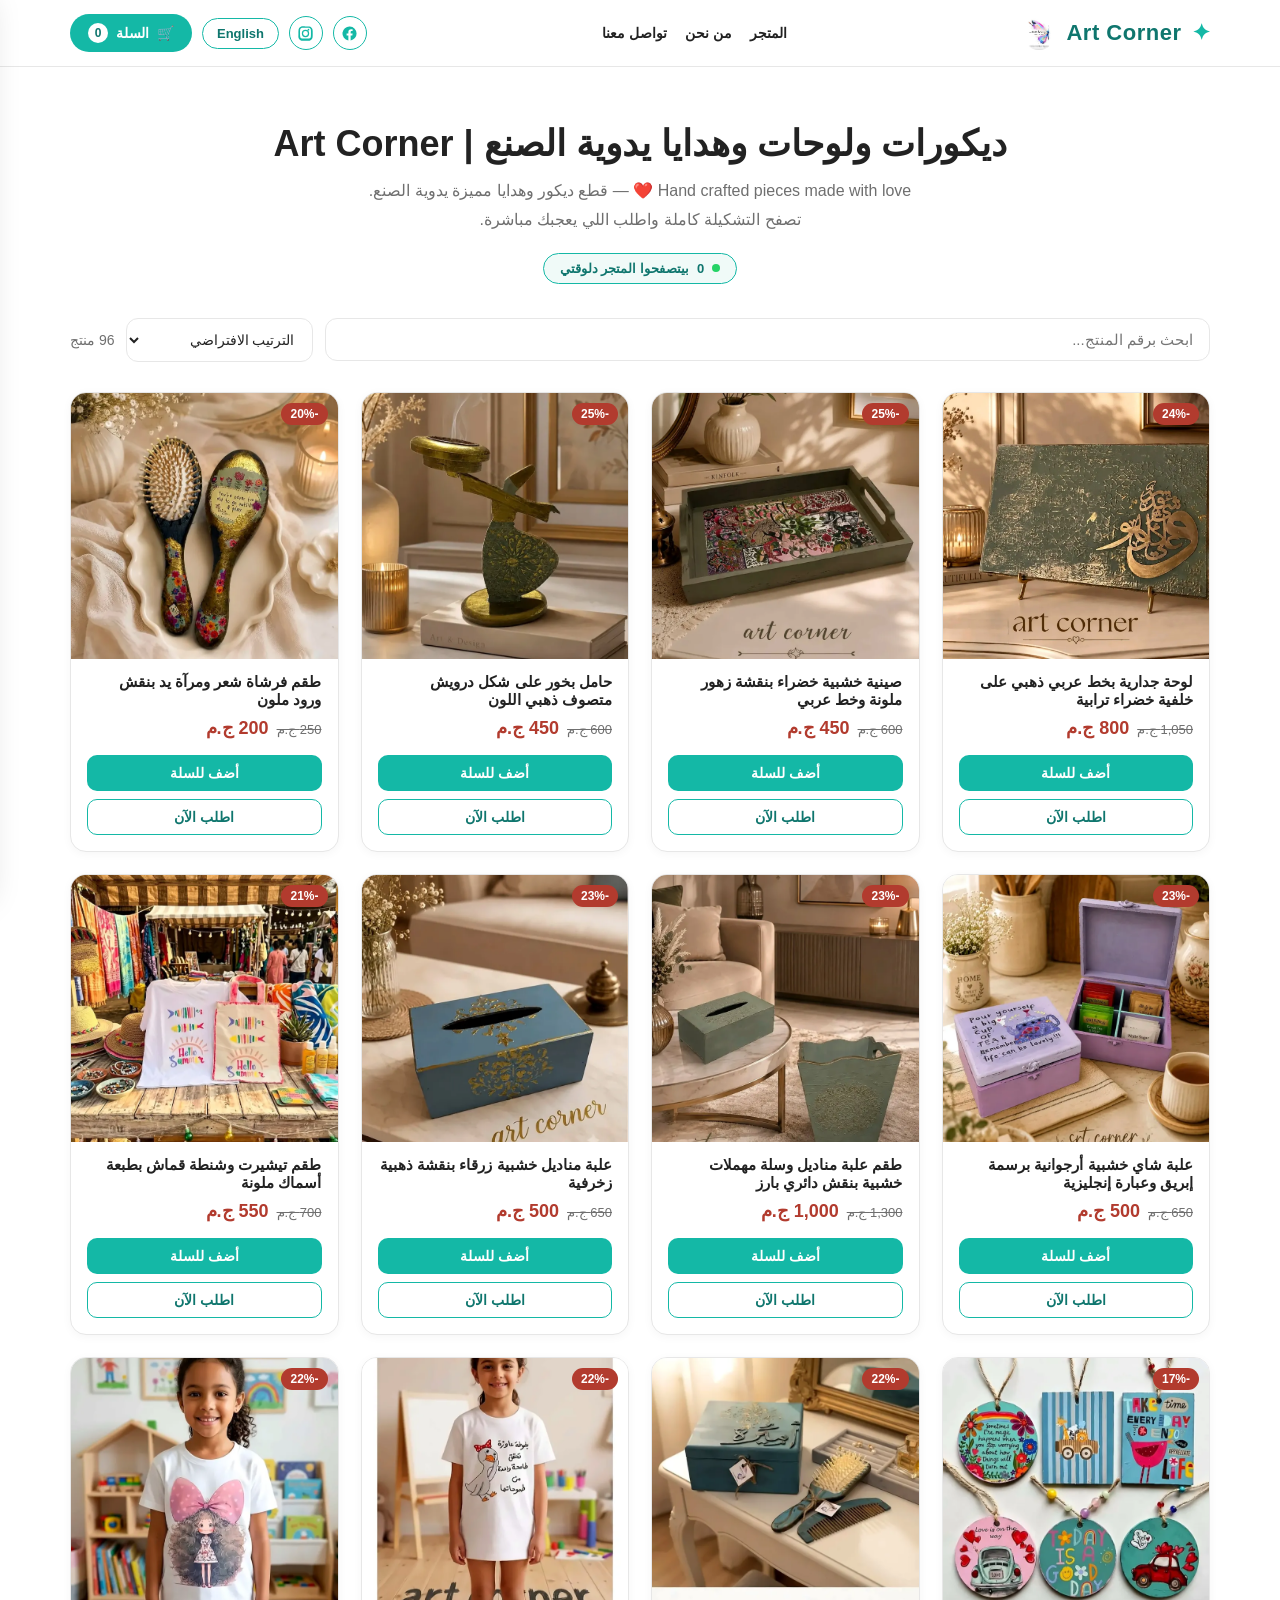
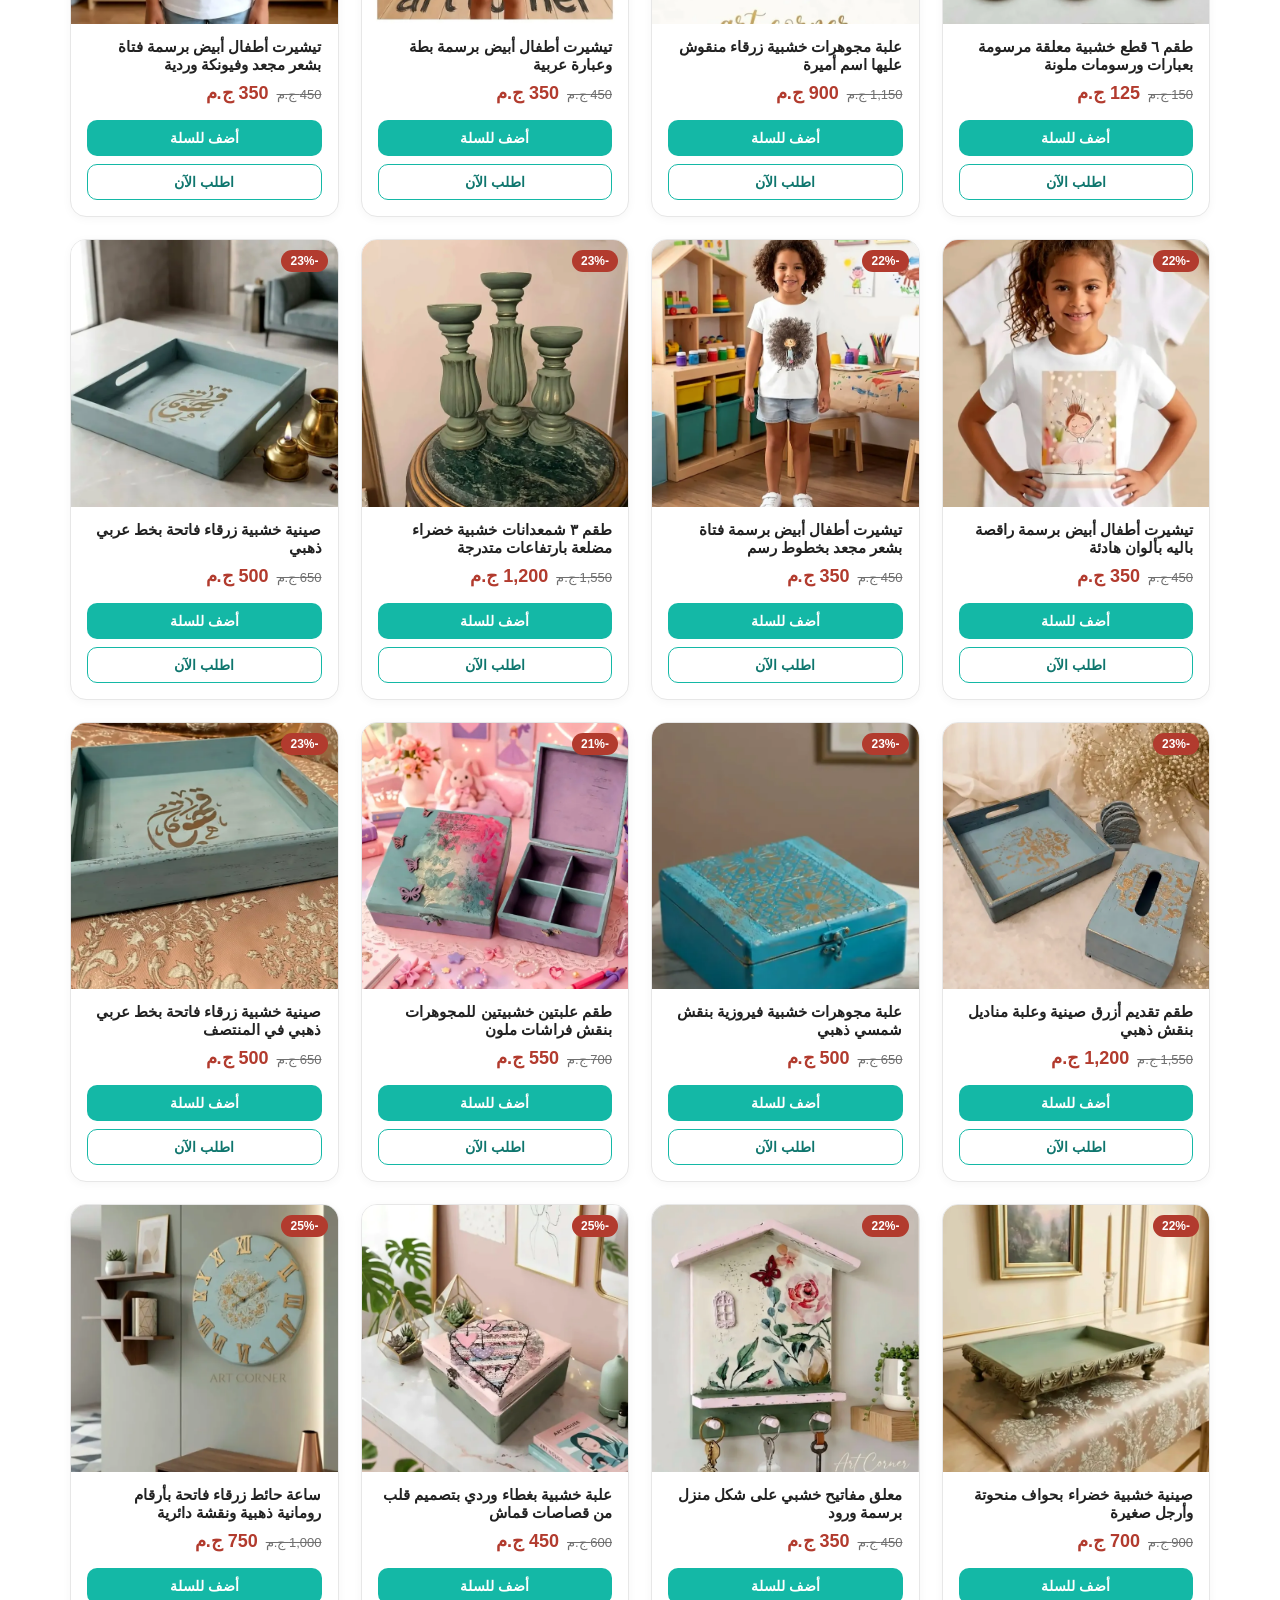
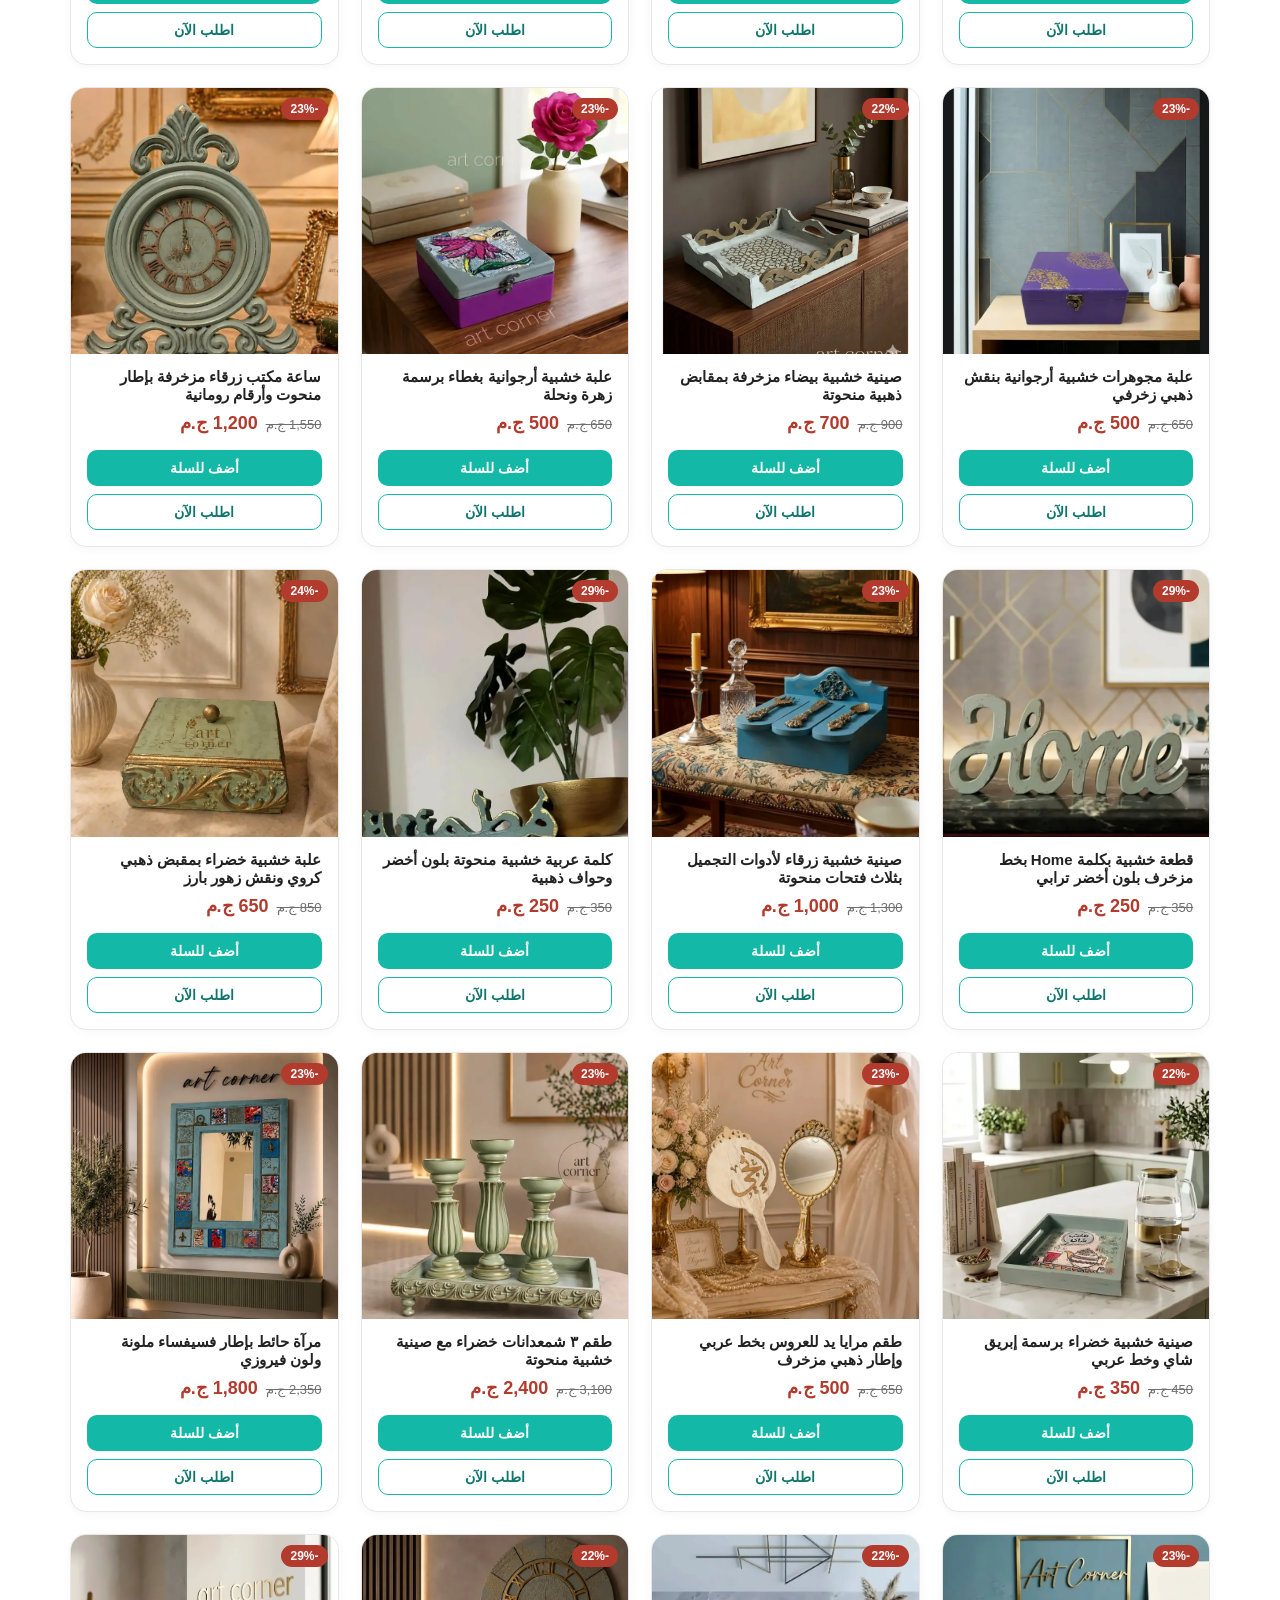
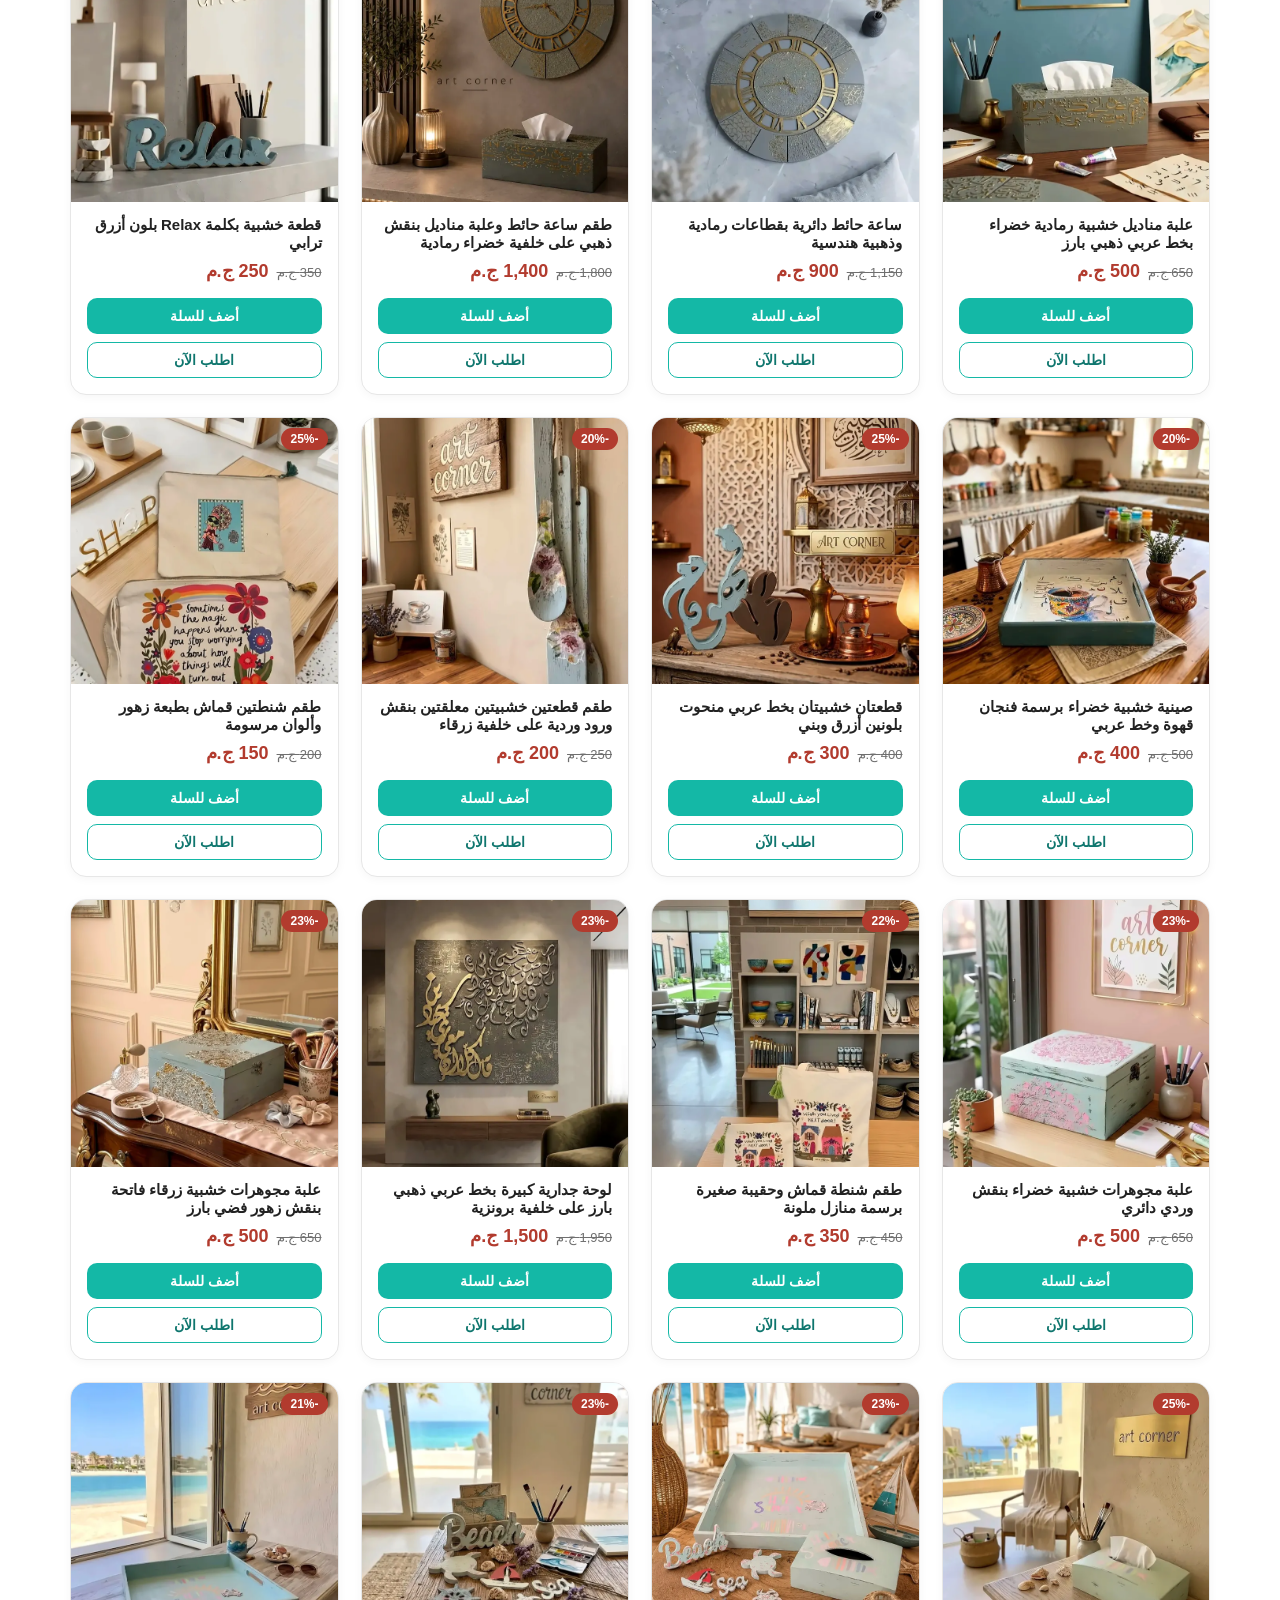
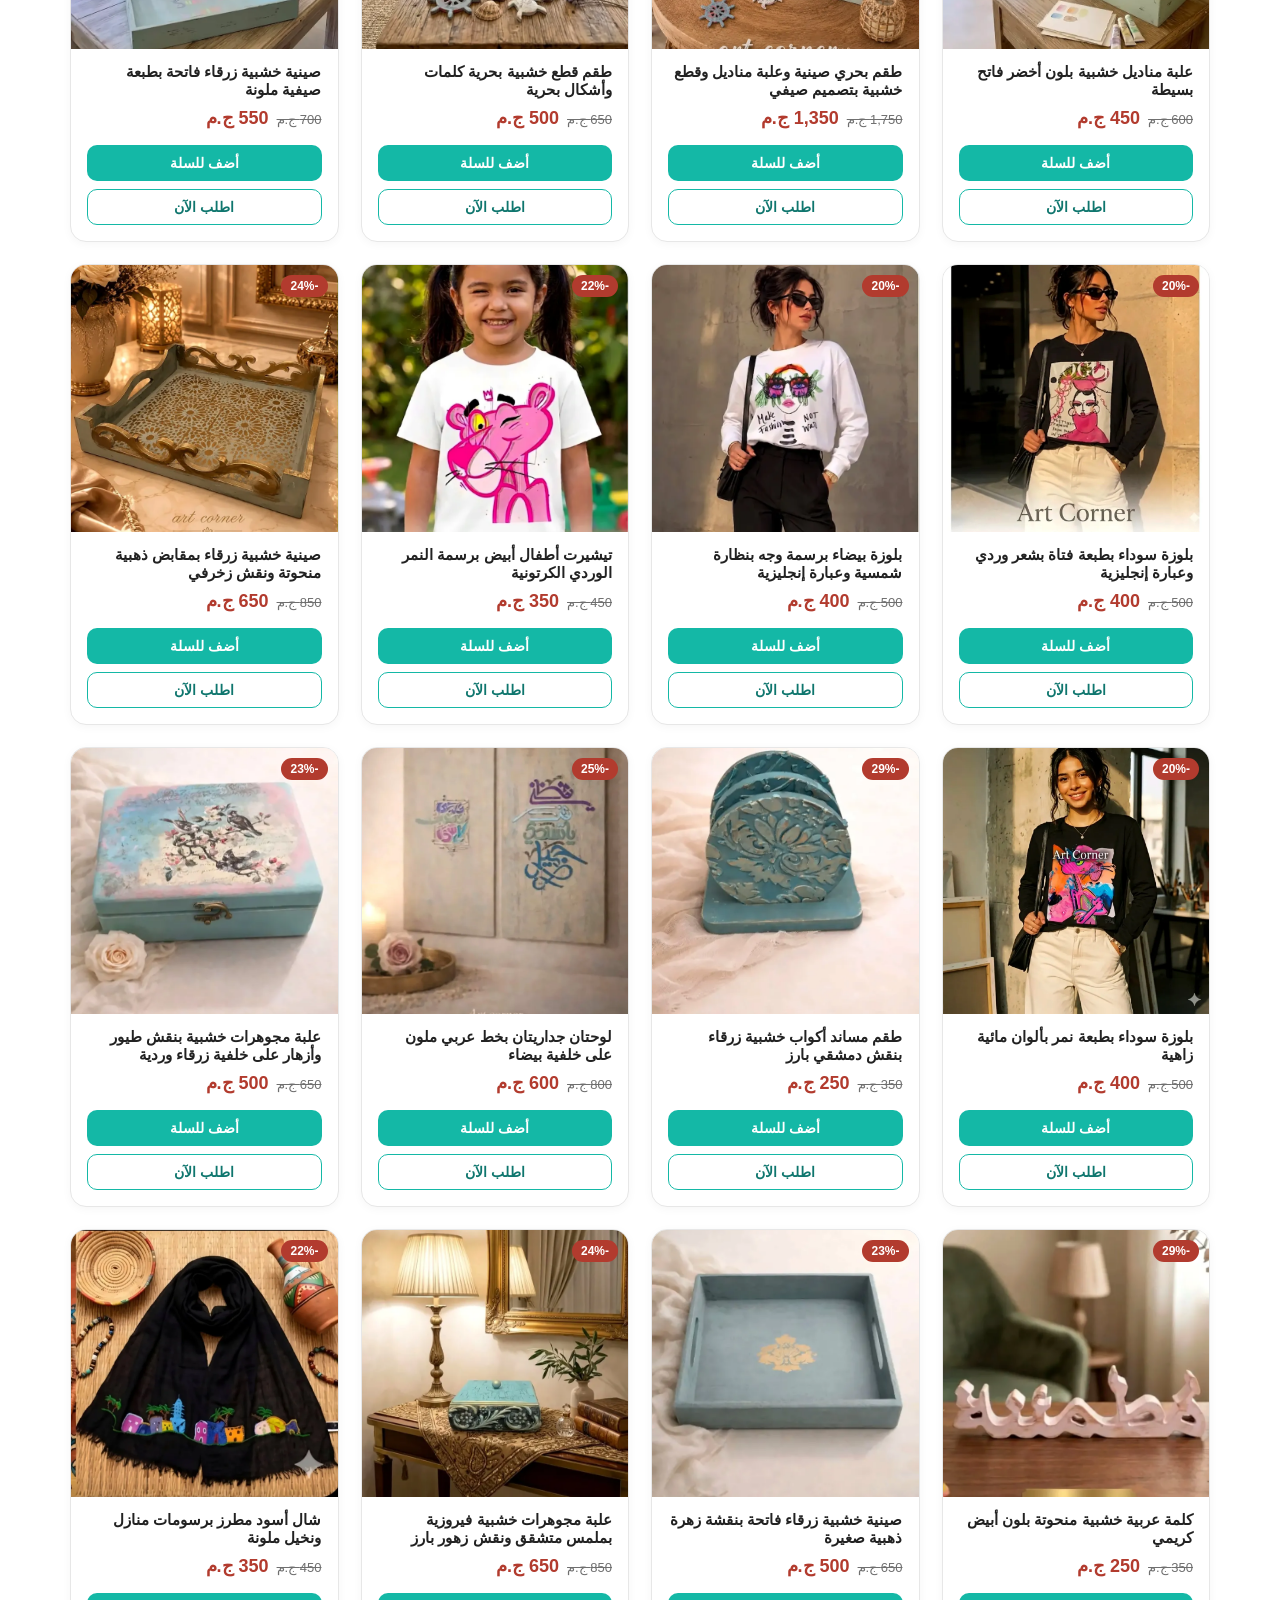
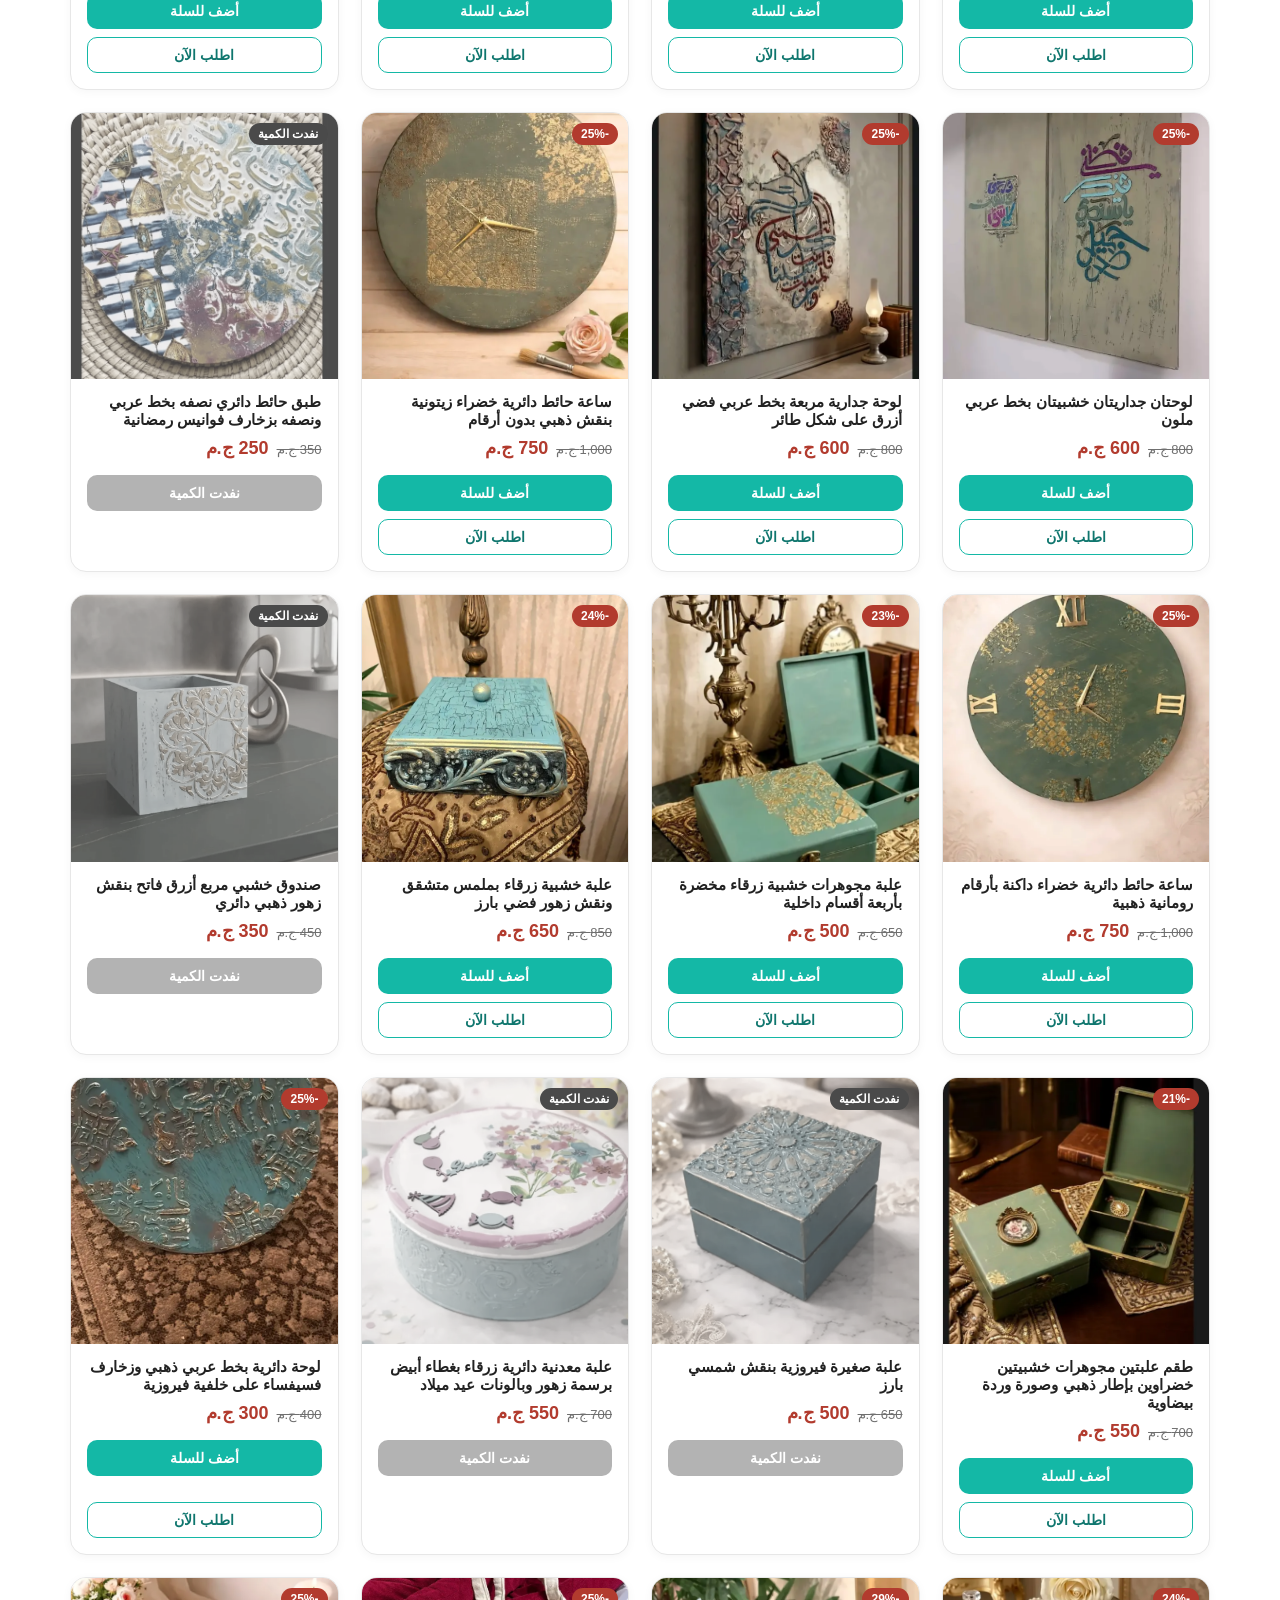
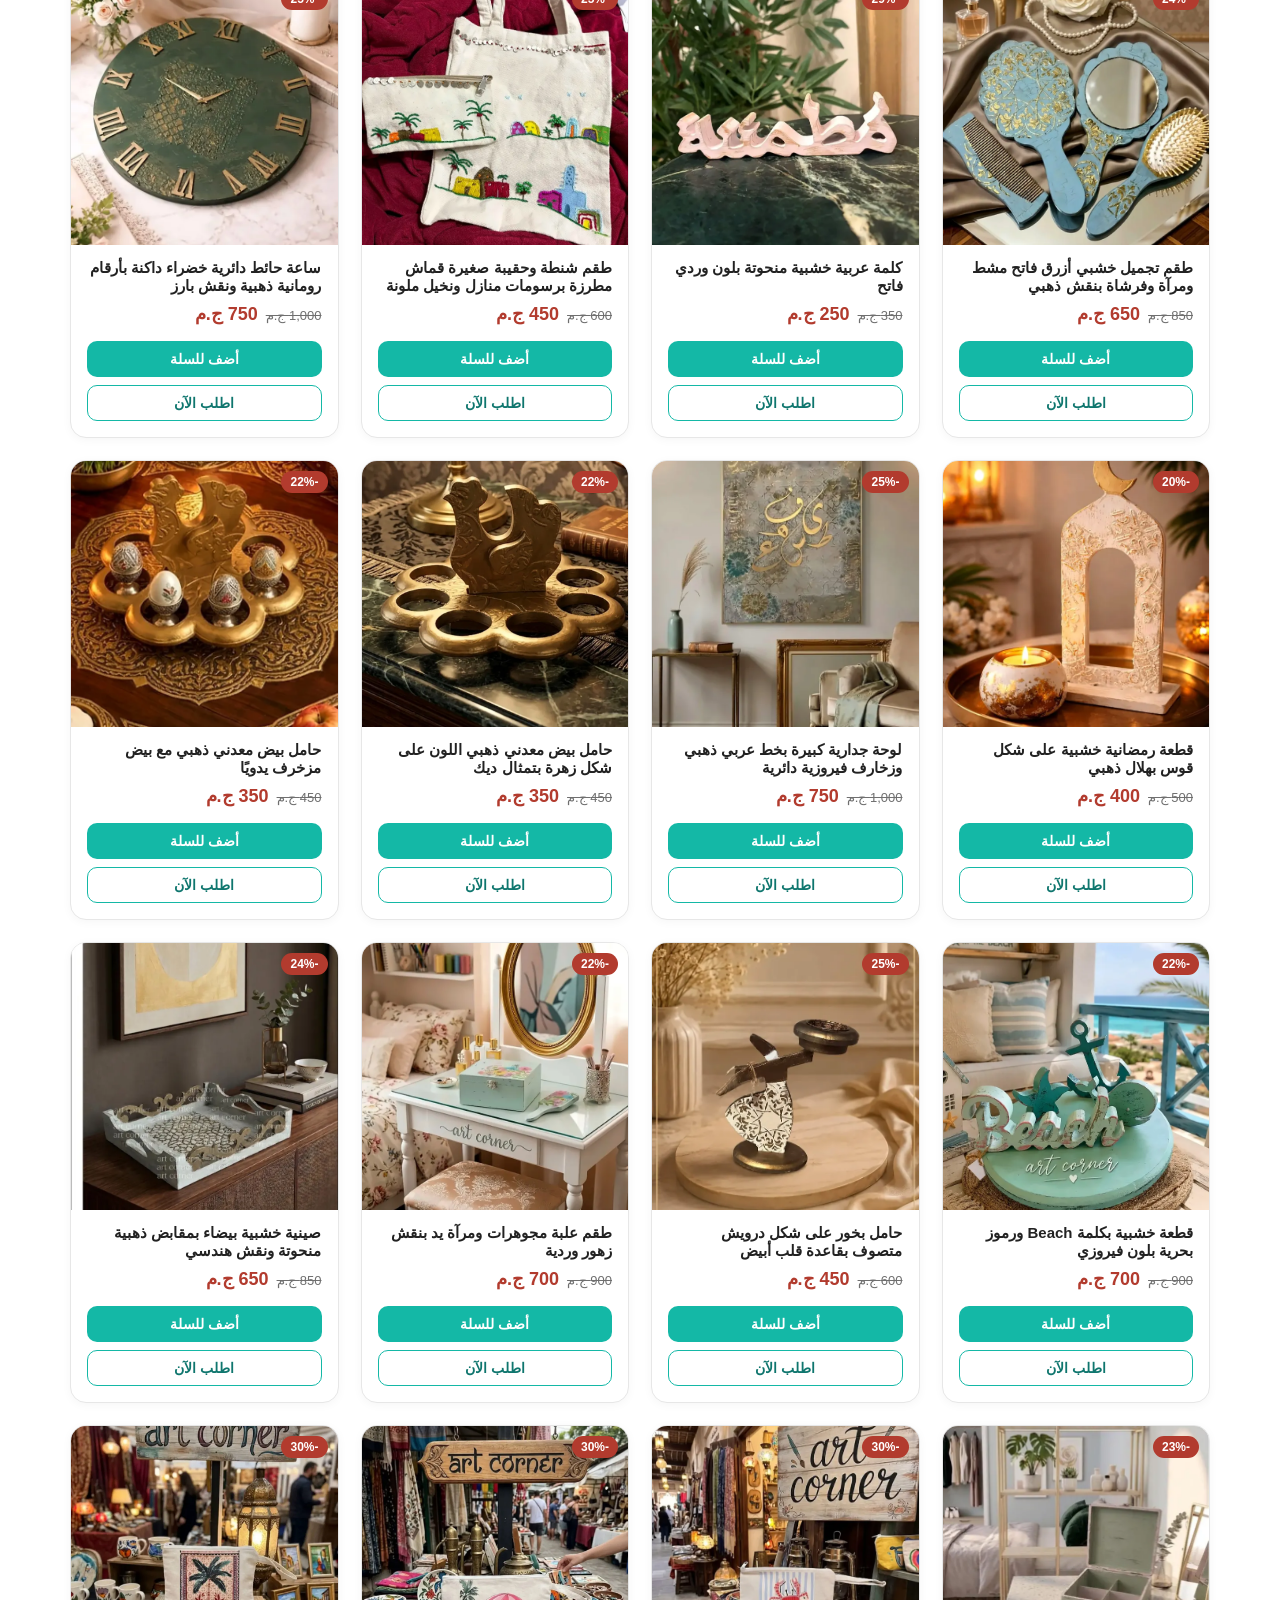
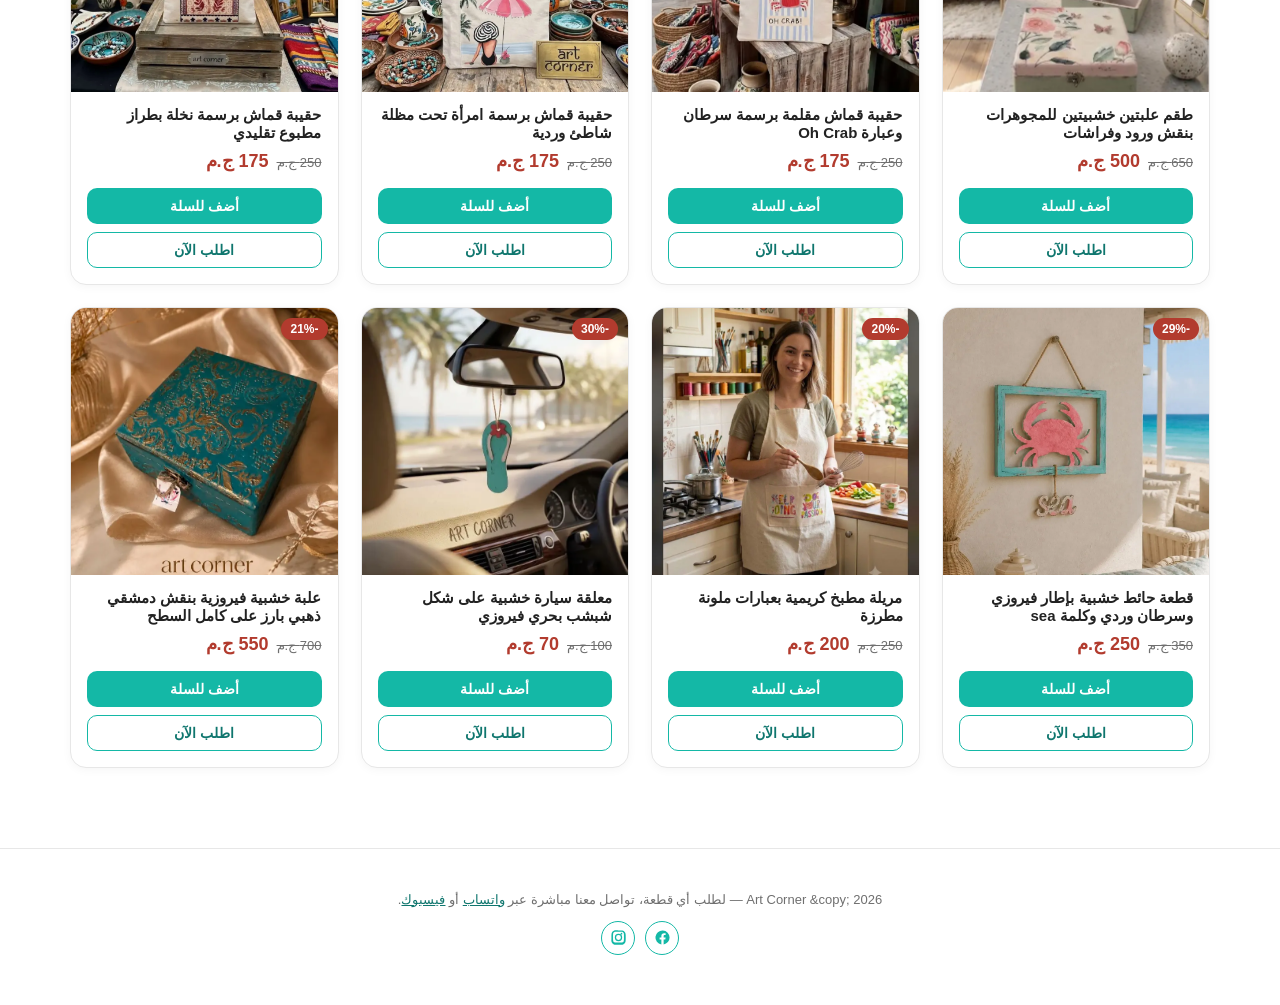
==== commit 036a0d4a: "Add live 'N browsing now' badge to the storefront A small pulsing badge under the hero shows how man" ====
--- a/index.html
+++ b/index.html
@@ -138,6 +138,11 @@
 <div class="hero">
   <h1 data-i18n="heroTitle">Art Corner</h1>
   <p data-i18n="heroSubtitle">Hand crafted pieces made with love ❤️ — قطع ديكور وهدايا مميزة يدوية الصنع. تصفح التشكيلة كاملة واطلب اللي يعجبك مباشرة.</p>
+  <div class="live-badge" id="liveBadge" hidden>
+    <span class="live-dot"></span>
+    <span id="liveCount">0</span>
+    <span data-i18n="liveBrowsing">بيتصفحوا المتجر دلوقتي</span>
+  </div>
 </div>
 
 <div class="controls">
--- a/styles.css
+++ b/styles.css
@@ -171,6 +171,35 @@
   line-height: 1.8;
 }
 
+.live-badge {
+  display: inline-flex;
+  align-items: center;
+  gap: 8px;
+  margin: 18px auto 0;
+  padding: 7px 16px;
+  border-radius: 999px;
+  background: #f0faf8;
+  border: 1px solid var(--turquoise);
+  color: var(--turquoise-dark);
+  font-size: 13px;
+  font-weight: 700;
+}
+
+.live-dot {
+  width: 8px;
+  height: 8px;
+  flex-shrink: 0;
+  border-radius: 50%;
+  background: #25d366;
+  animation: liveDotPulse 1.8s infinite;
+}
+
+@keyframes liveDotPulse {
+  0% { box-shadow: 0 0 0 0 rgba(37, 211, 102, 0.5); }
+  70% { box-shadow: 0 0 0 8px rgba(37, 211, 102, 0); }
+  100% { box-shadow: 0 0 0 0 rgba(37, 211, 102, 0); }
+}
+
 .controls {
   max-width: 1180px;
   margin: 0 auto;
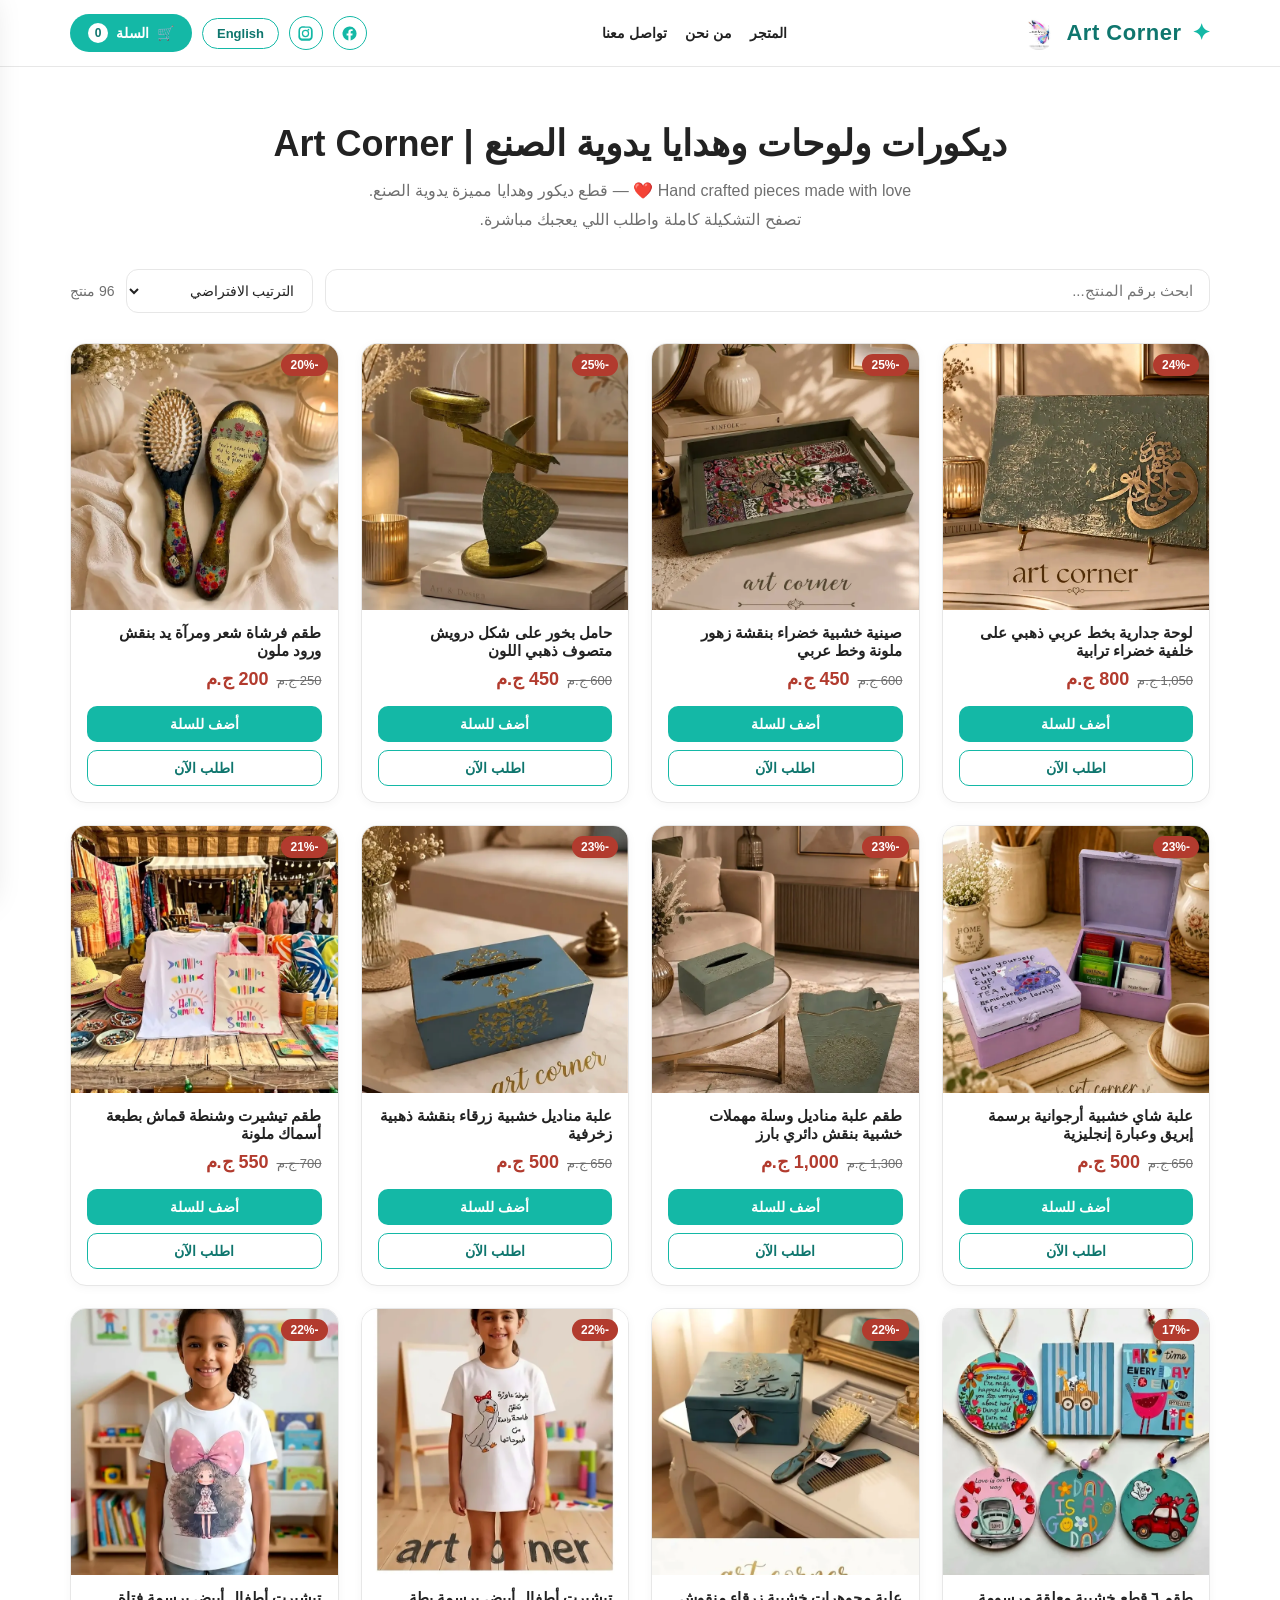
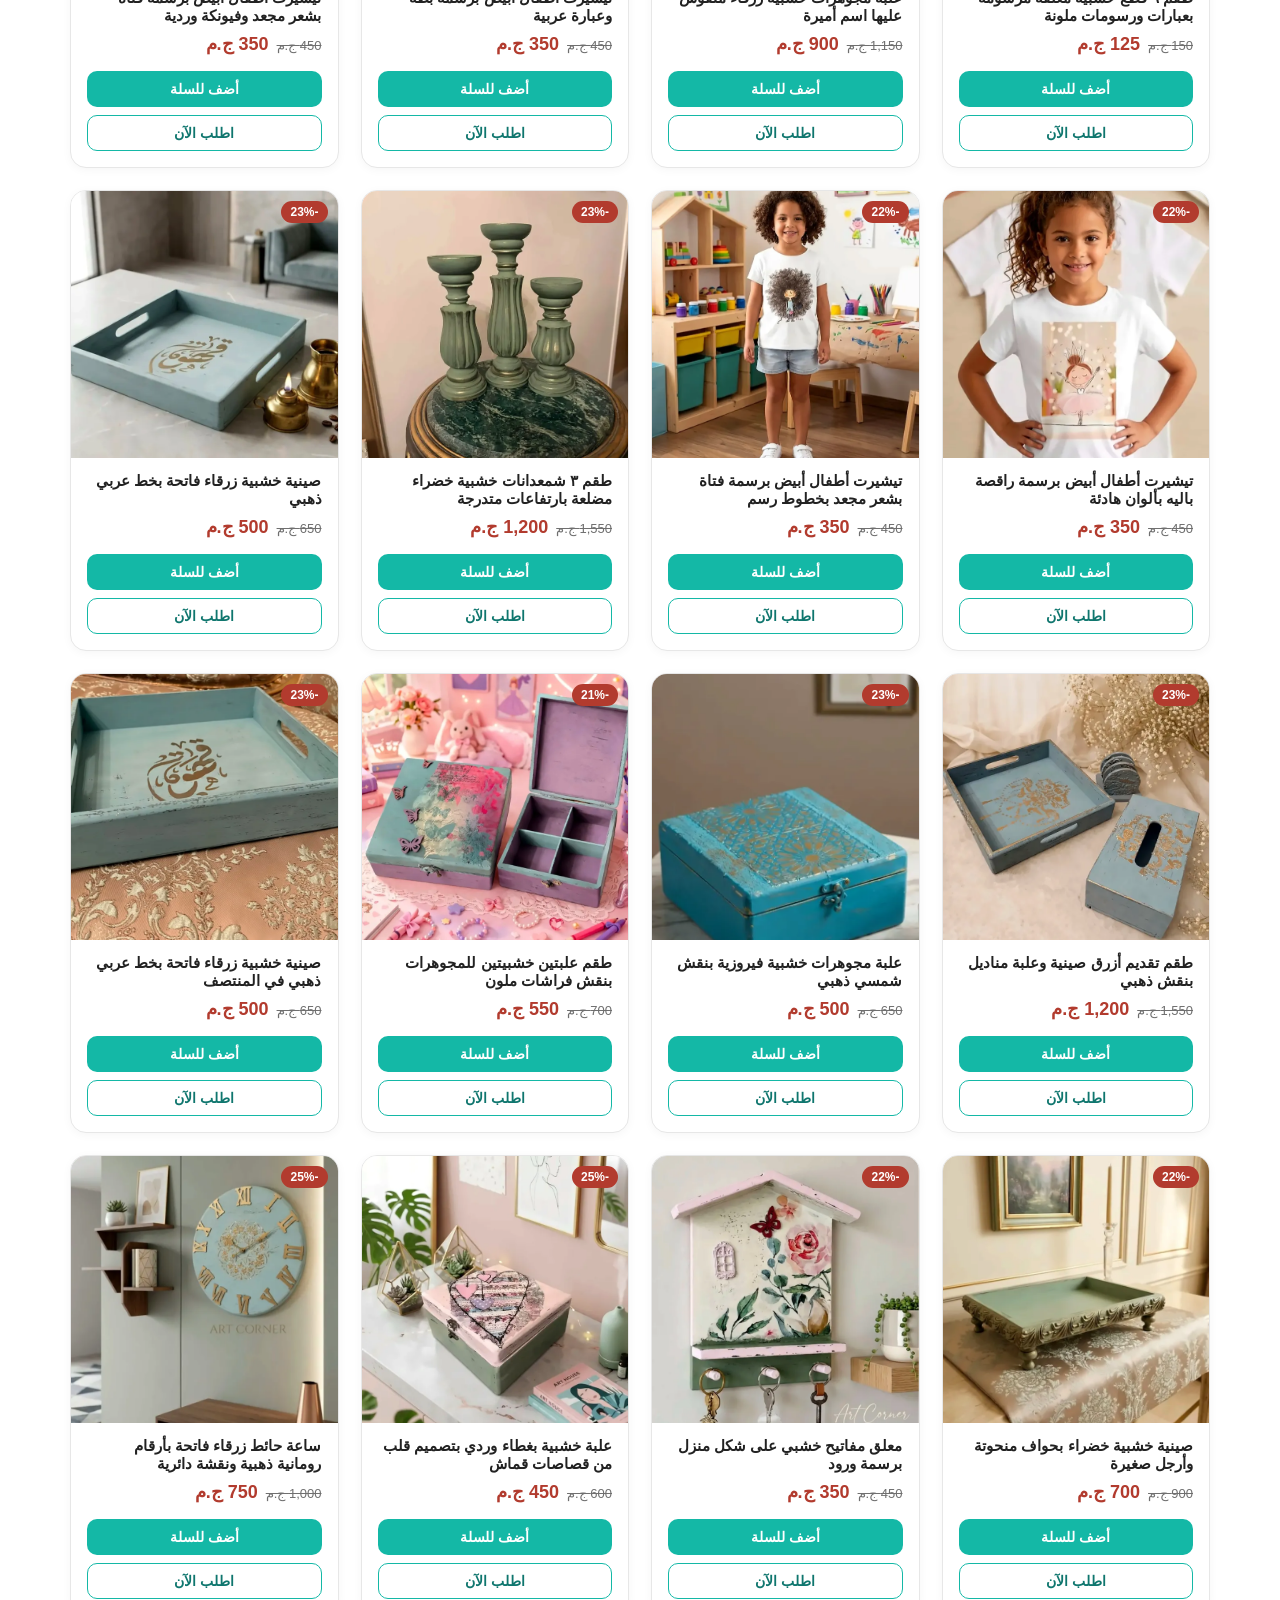
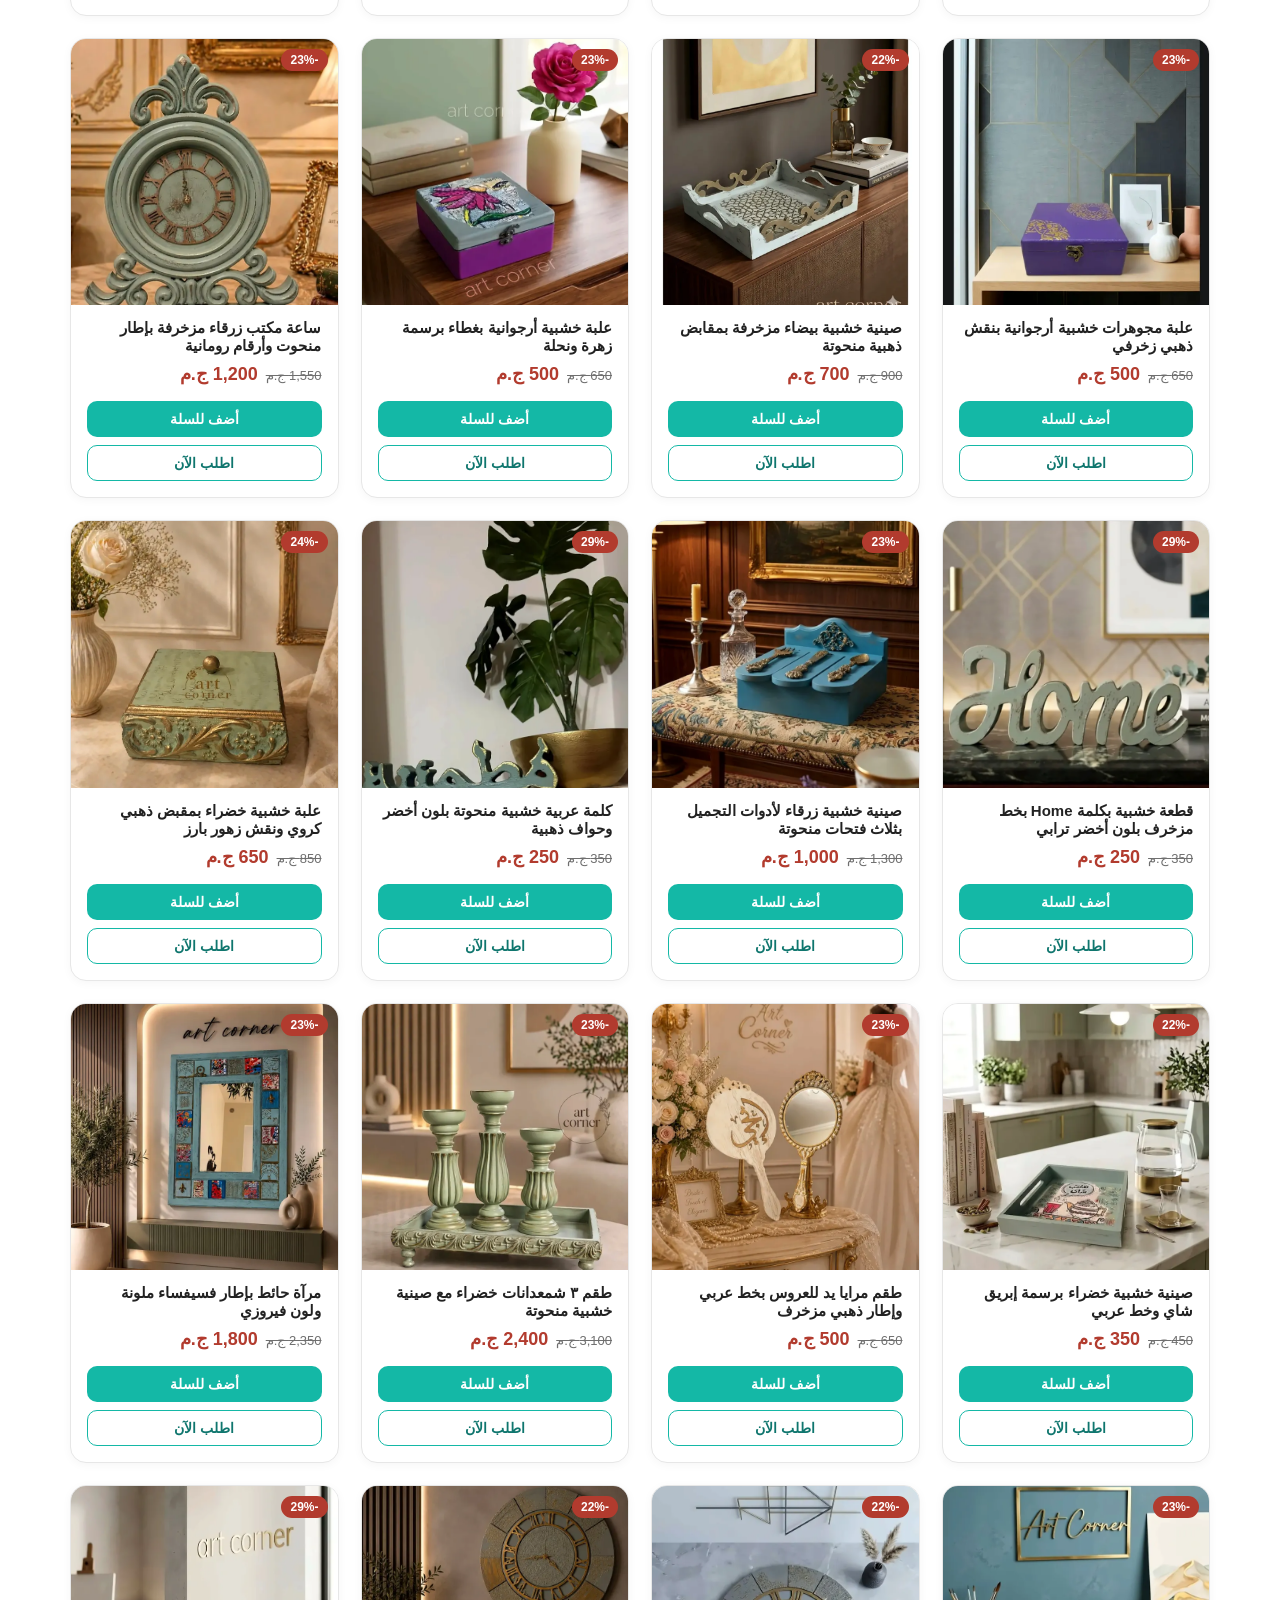
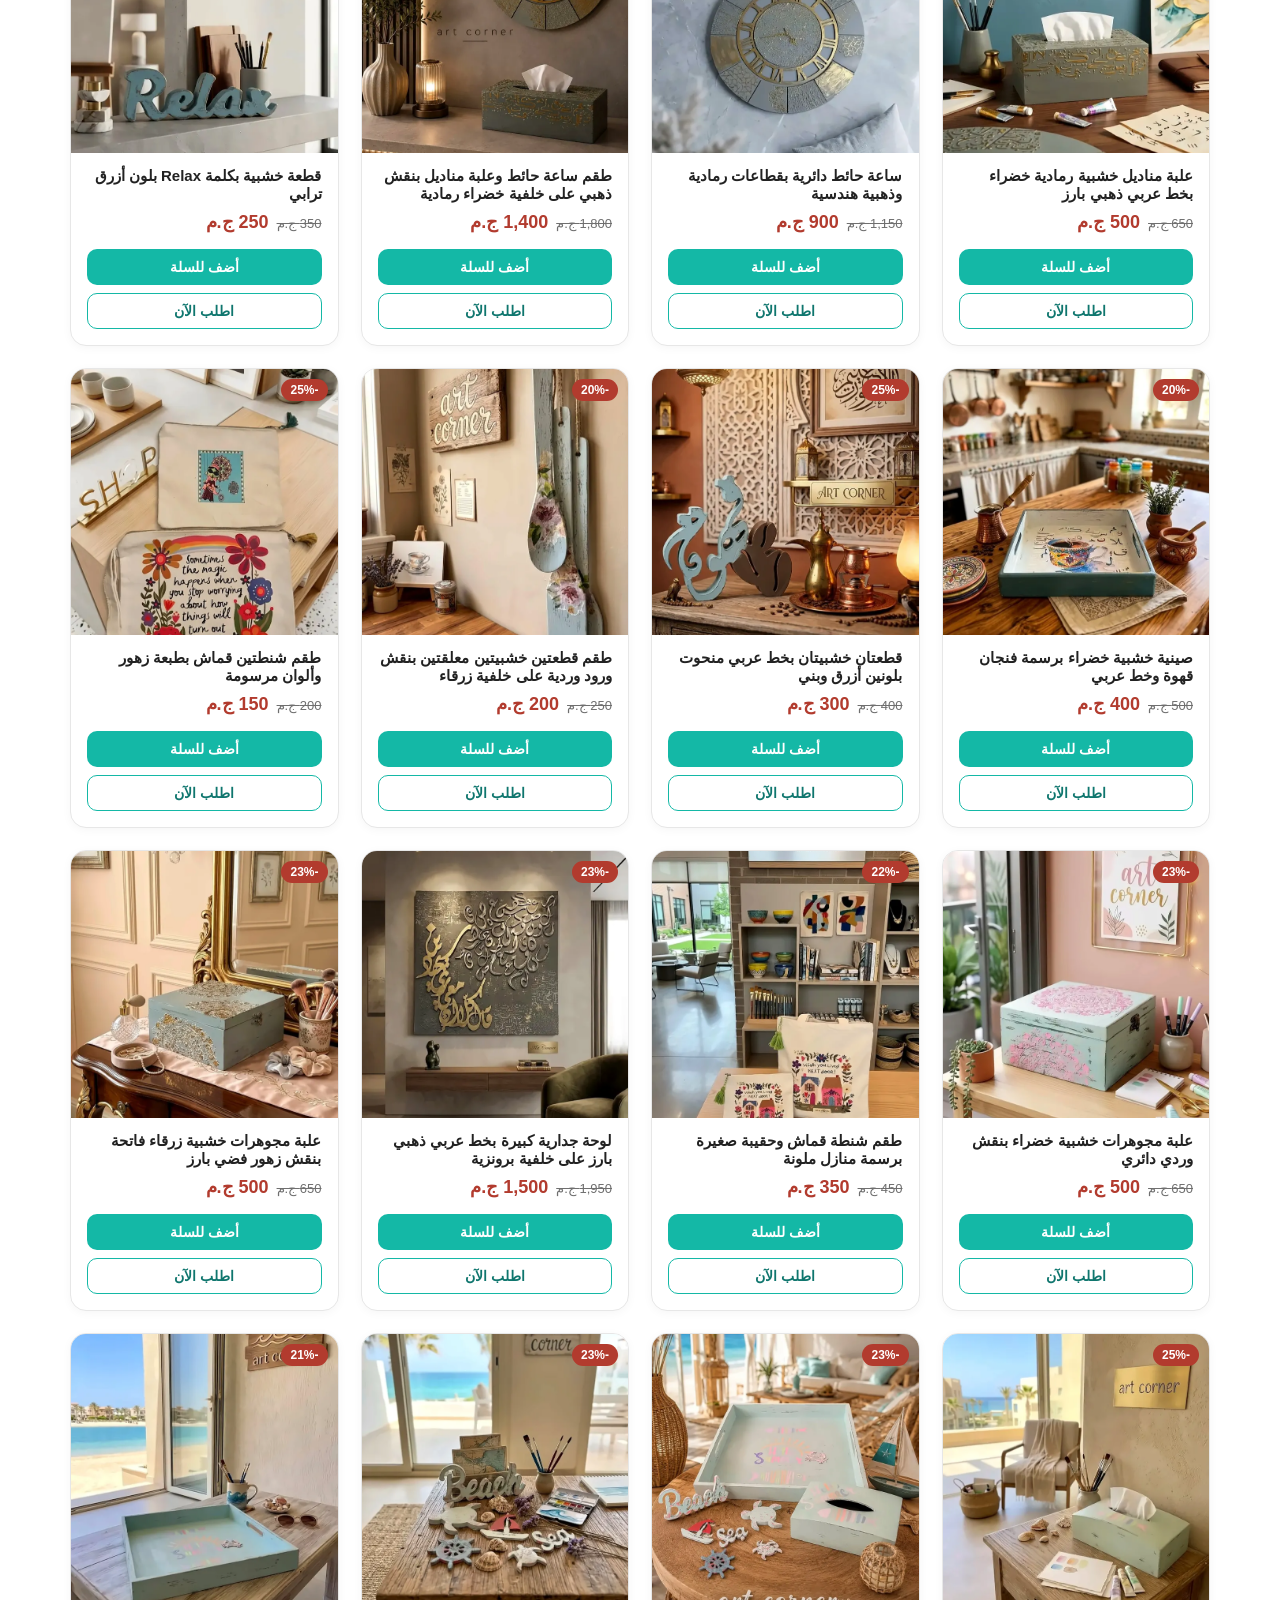
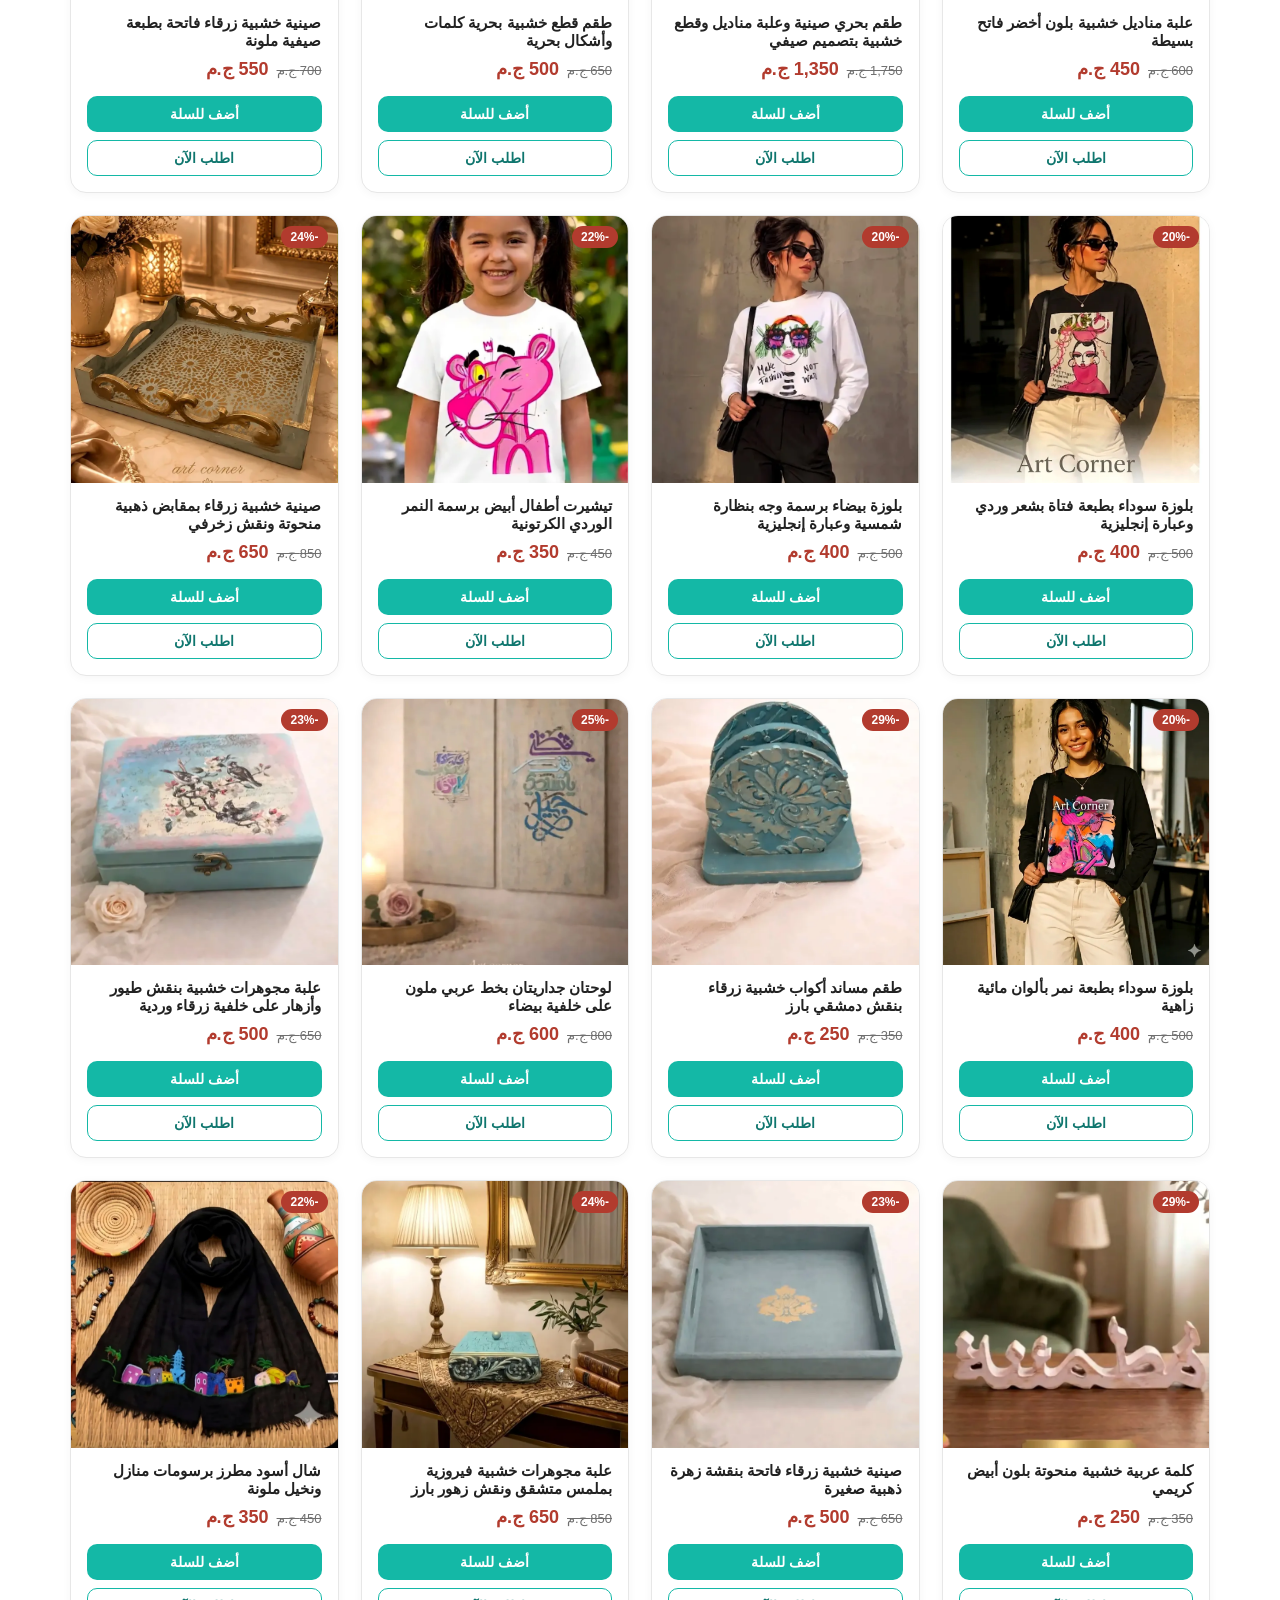
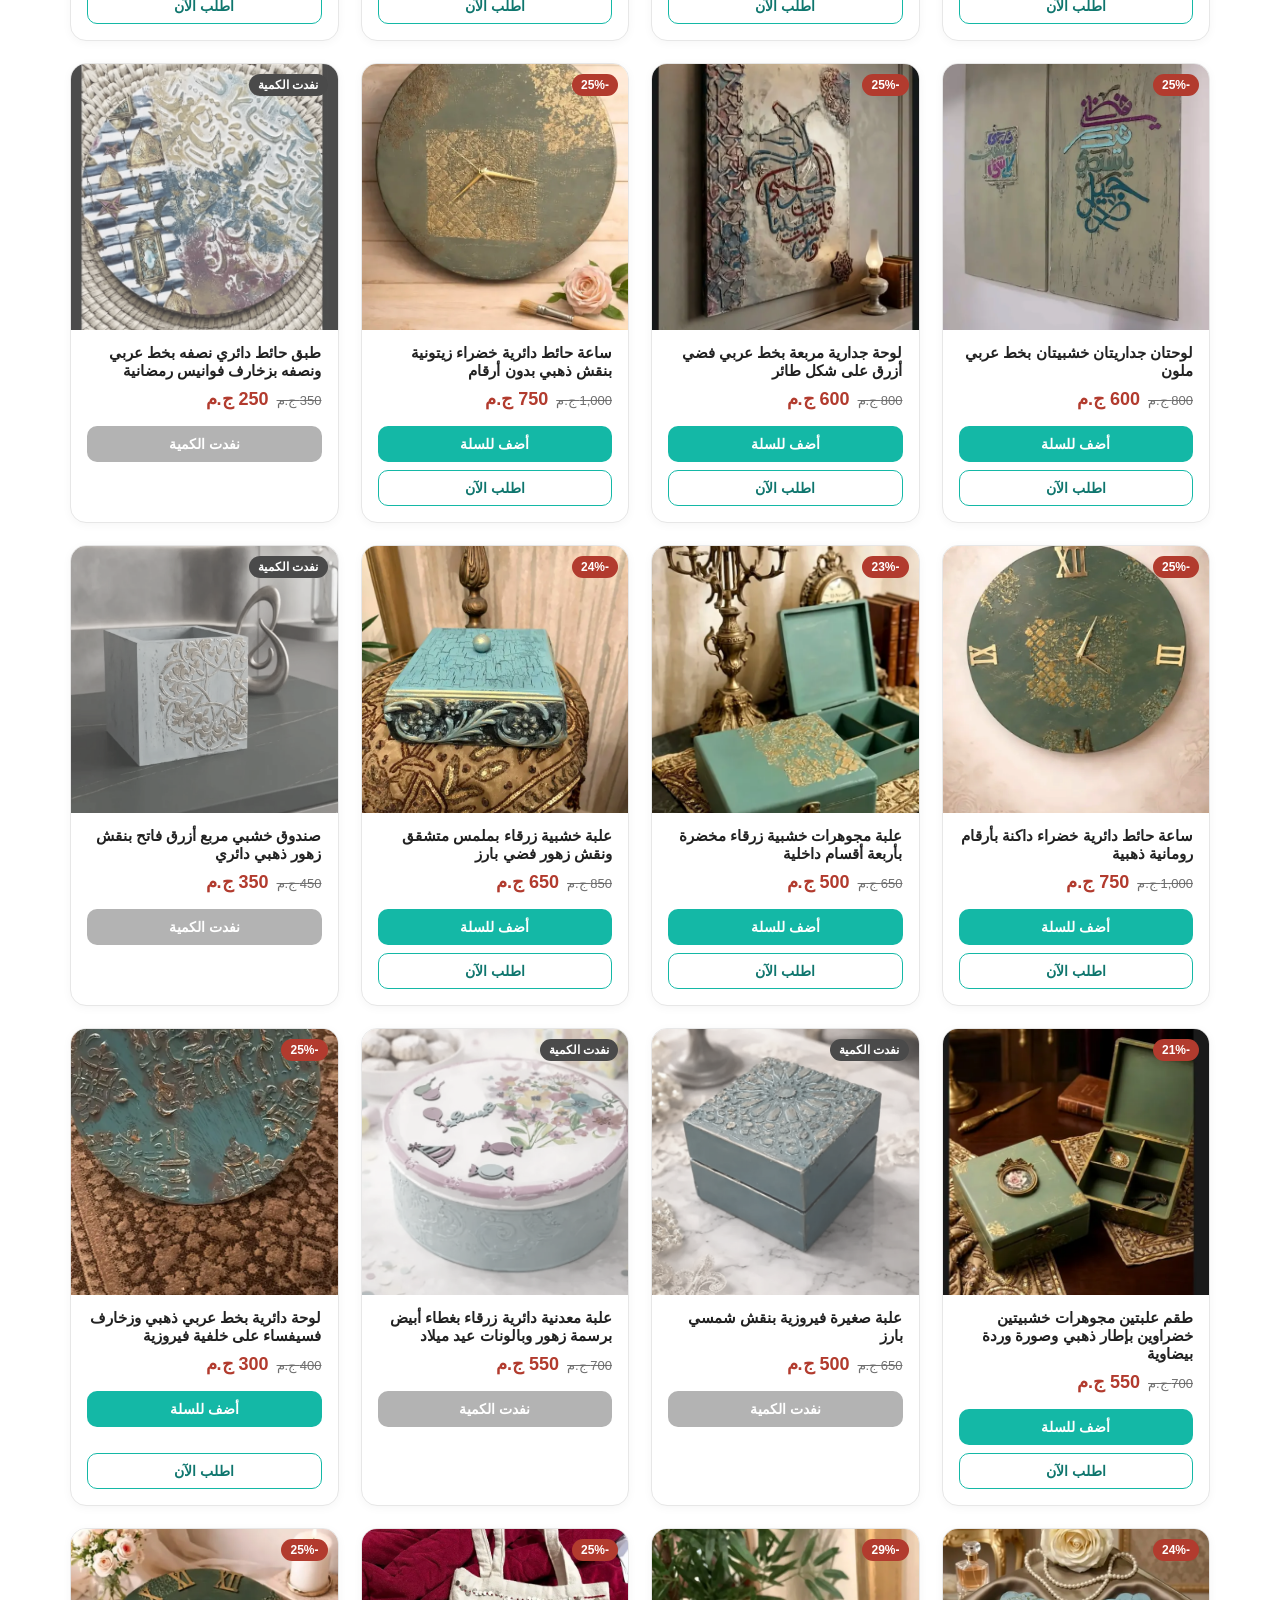
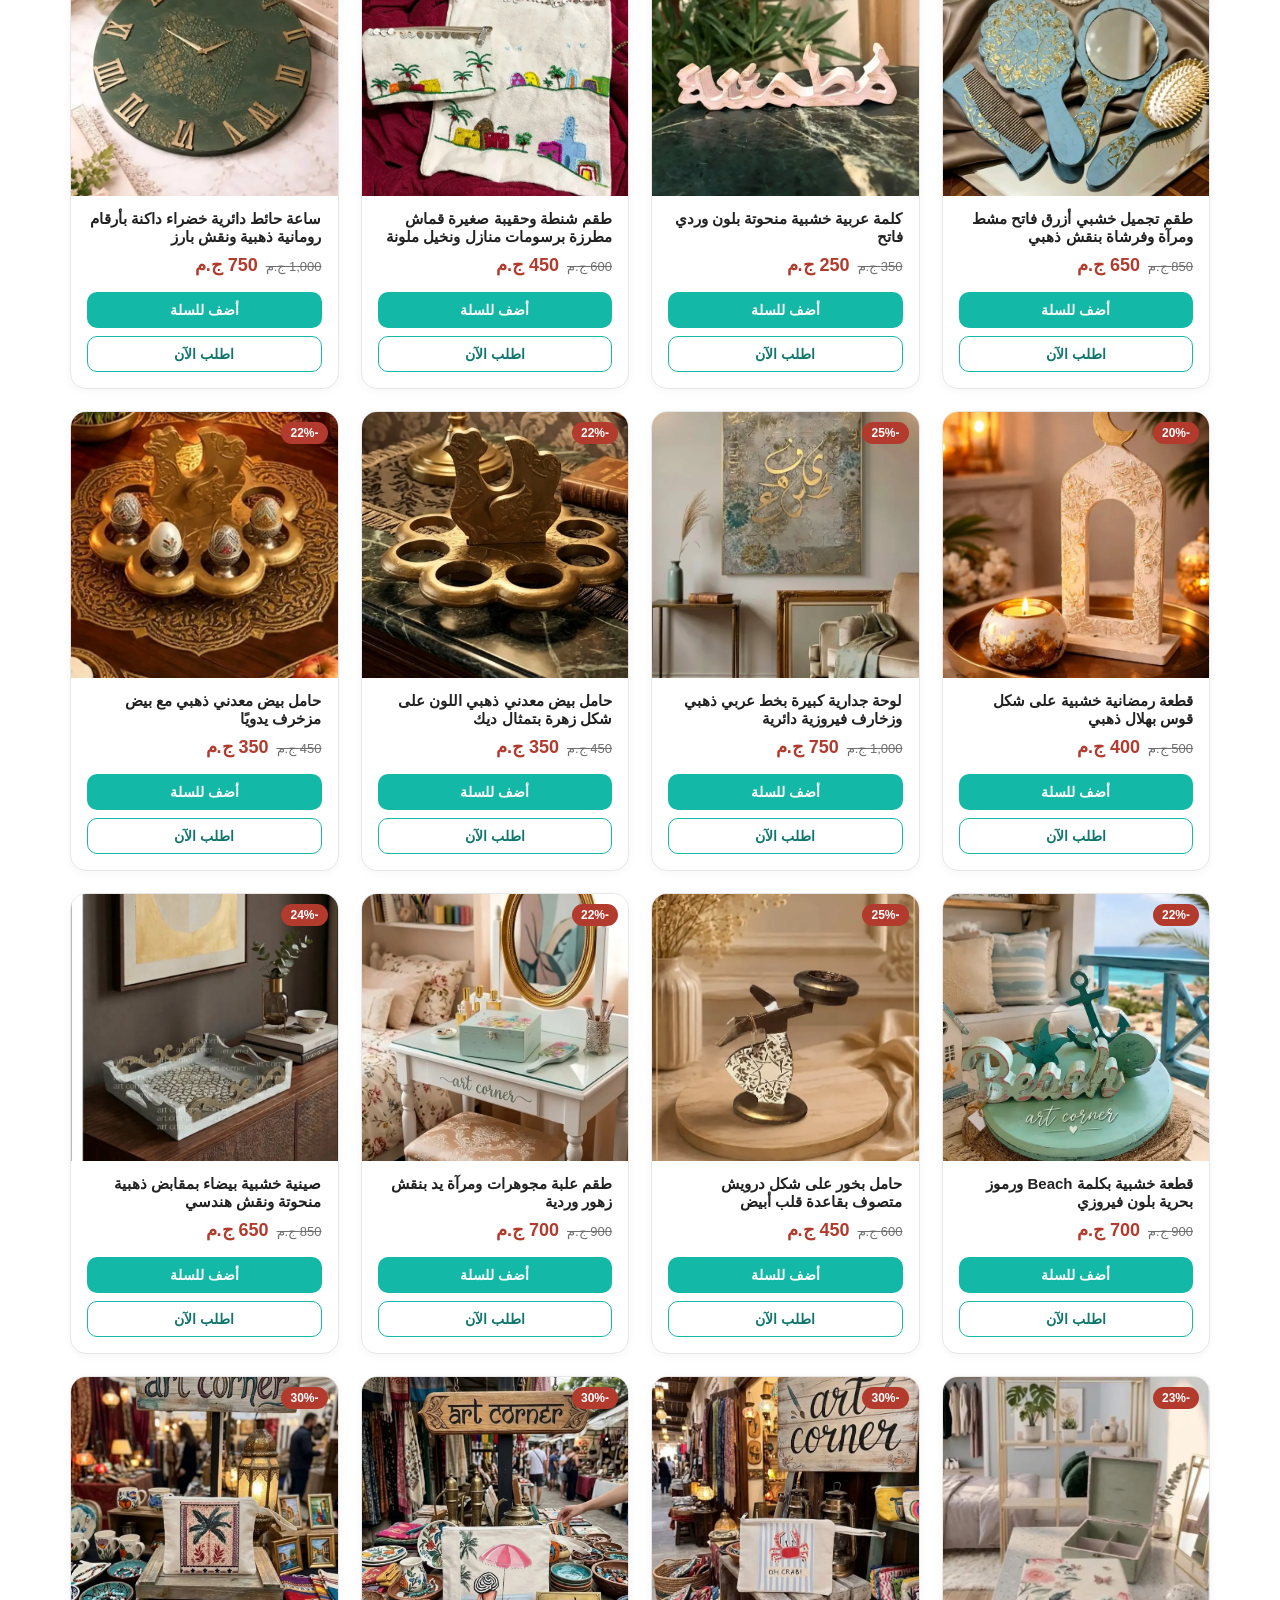
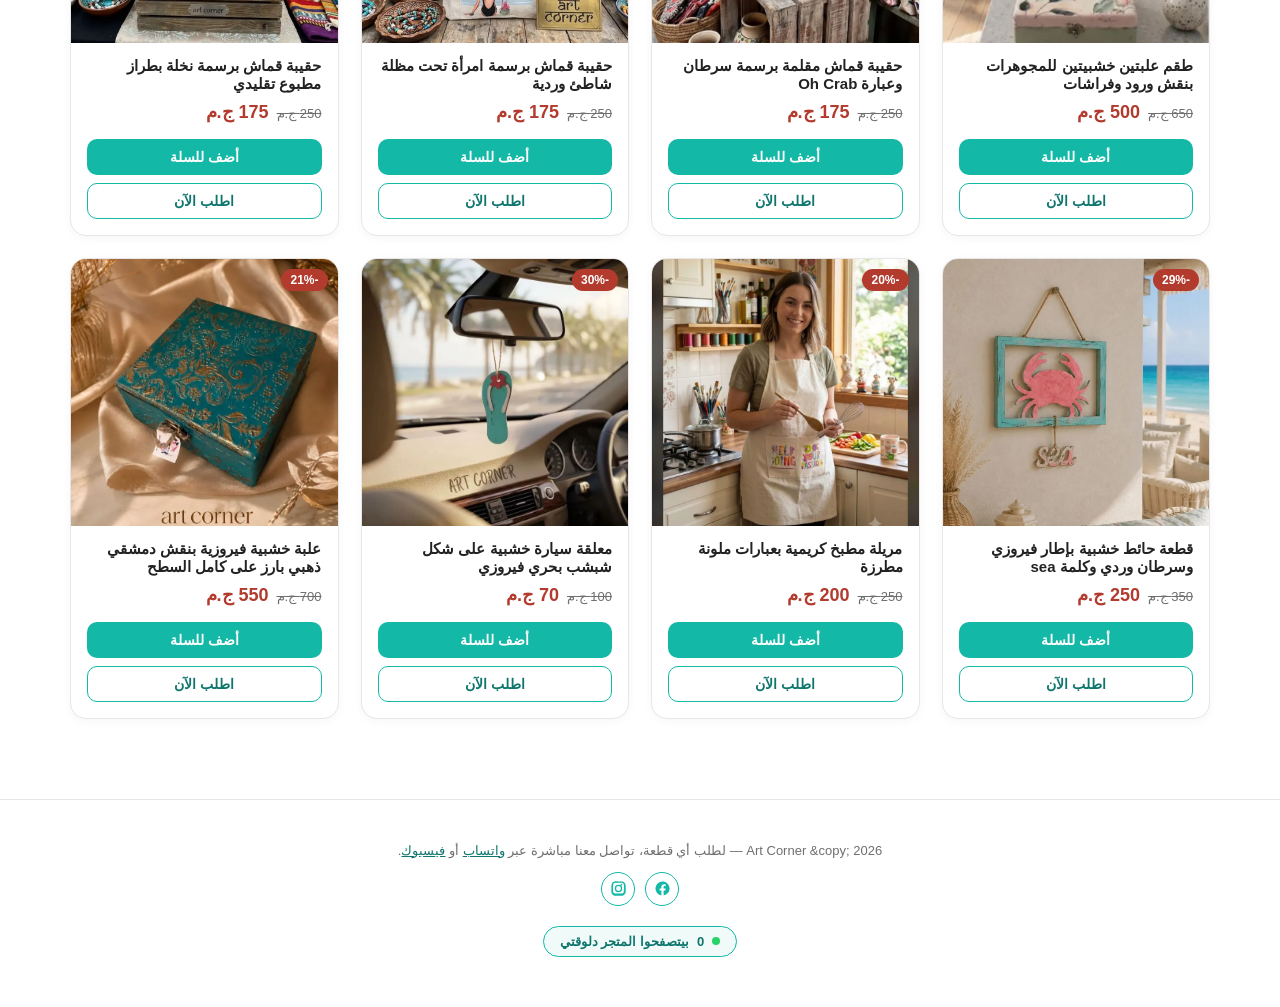
==== commit bb4dea13: "Move live visitor badge to the footer instead of the hero" ====
--- a/index.html
+++ b/index.html
@@ -138,11 +138,6 @@
 <div class="hero">
   <h1 data-i18n="heroTitle">Art Corner</h1>
   <p data-i18n="heroSubtitle">Hand crafted pieces made with love ❤️ — قطع ديكور وهدايا مميزة يدوية الصنع. تصفح التشكيلة كاملة واطلب اللي يعجبك مباشرة.</p>
-  <div class="live-badge" id="liveBadge" hidden>
-    <span class="live-dot"></span>
-    <span id="liveCount">0</span>
-    <span data-i18n="liveBrowsing">بيتصفحوا المتجر دلوقتي</span>
-  </div>
 </div>
 
 <div class="controls">
@@ -180,6 +175,11 @@
       <svg viewBox="0 0 24 24"><path d="M12 2c2.7 0 3.1 0 4.1.1 1.1 0 1.8.2 2.5.5.7.3 1.2.6 1.8 1.2.6.6.9 1.1 1.2 1.8.3.7.5 1.4.5 2.5.1 1 .1 1.4.1 4.1s0 3.1-.1 4.1c0 1.1-.2 1.8-.5 2.5-.3.7-.6 1.2-1.2 1.8-.6.6-1.1.9-1.8 1.2-.7.3-1.4.5-2.5.5-1 .1-1.4.1-4.1.1s-3.1 0-4.1-.1c-1.1 0-1.8-.2-2.5-.5-.7-.3-1.2-.6-1.8-1.2-.6-.6-.9-1.1-1.2-1.8-.3-.7-.5-1.4-.5-2.5C2 15.1 2 14.7 2 12s0-3.1.1-4.1c0-1.1.2-1.8.5-2.5.3-.7.6-1.2 1.2-1.8.6-.6 1.1-.9 1.8-1.2.7-.3 1.4-.5 2.5-.5C8.9 2 9.3 2 12 2m0 1.8c-2.6 0-3 0-4 .1-.9 0-1.4.2-1.7.3-.4.2-.7.3-1 .6-.3.3-.5.6-.6 1-.1.3-.3.8-.3 1.7-.1 1-.1 1.4-.1 4s0 3 .1 4c0 .9.2 1.4.3 1.7.2.4.3.7.6 1 .3.3.6.5 1 .6.3.1.8.3 1.7.3 1 .1 1.4.1 4 .1s3 0 4-.1c.9 0 1.4-.2 1.7-.3.4-.2.7-.3 1-.6.3-.3.5-.6.6-1 .1-.3.3-.8.3-1.7.1-1 .1-1.4.1-4s0-3-.1-4c0-.9-.2-1.4-.3-1.7-.2-.4-.3-.7-.6-1-.3-.3-.6-.5-1-.6-.3-.1-.8-.3-1.7-.3-1-.1-1.4-.1-4-.1m0 3a5.2 5.2 0 1 1 0 10.4A5.2 5.2 0 0 1 12 6.8m0 1.8a3.4 3.4 0 1 0 0 6.8 3.4 3.4 0 0 0 0-6.8m5.4-2a1.2 1.2 0 1 1-2.4 0 1.2 1.2 0 0 1 2.4 0"/></svg>
     </a>
   </div>
+  <div class="live-badge" id="liveBadge" hidden>
+    <span class="live-dot"></span>
+    <span id="liveCount">0</span>
+    <span data-i18n="liveBrowsing">بيتصفحوا المتجر دلوقتي</span>
+  </div>
 </footer>
 
 
--- a/styles.css
+++ b/styles.css
@@ -175,7 +175,7 @@
   display: inline-flex;
   align-items: center;
   gap: 8px;
-  margin: 18px auto 0;
+  margin: 20px auto 0;
   padding: 7px 16px;
   border-radius: 999px;
   background: #f0faf8;
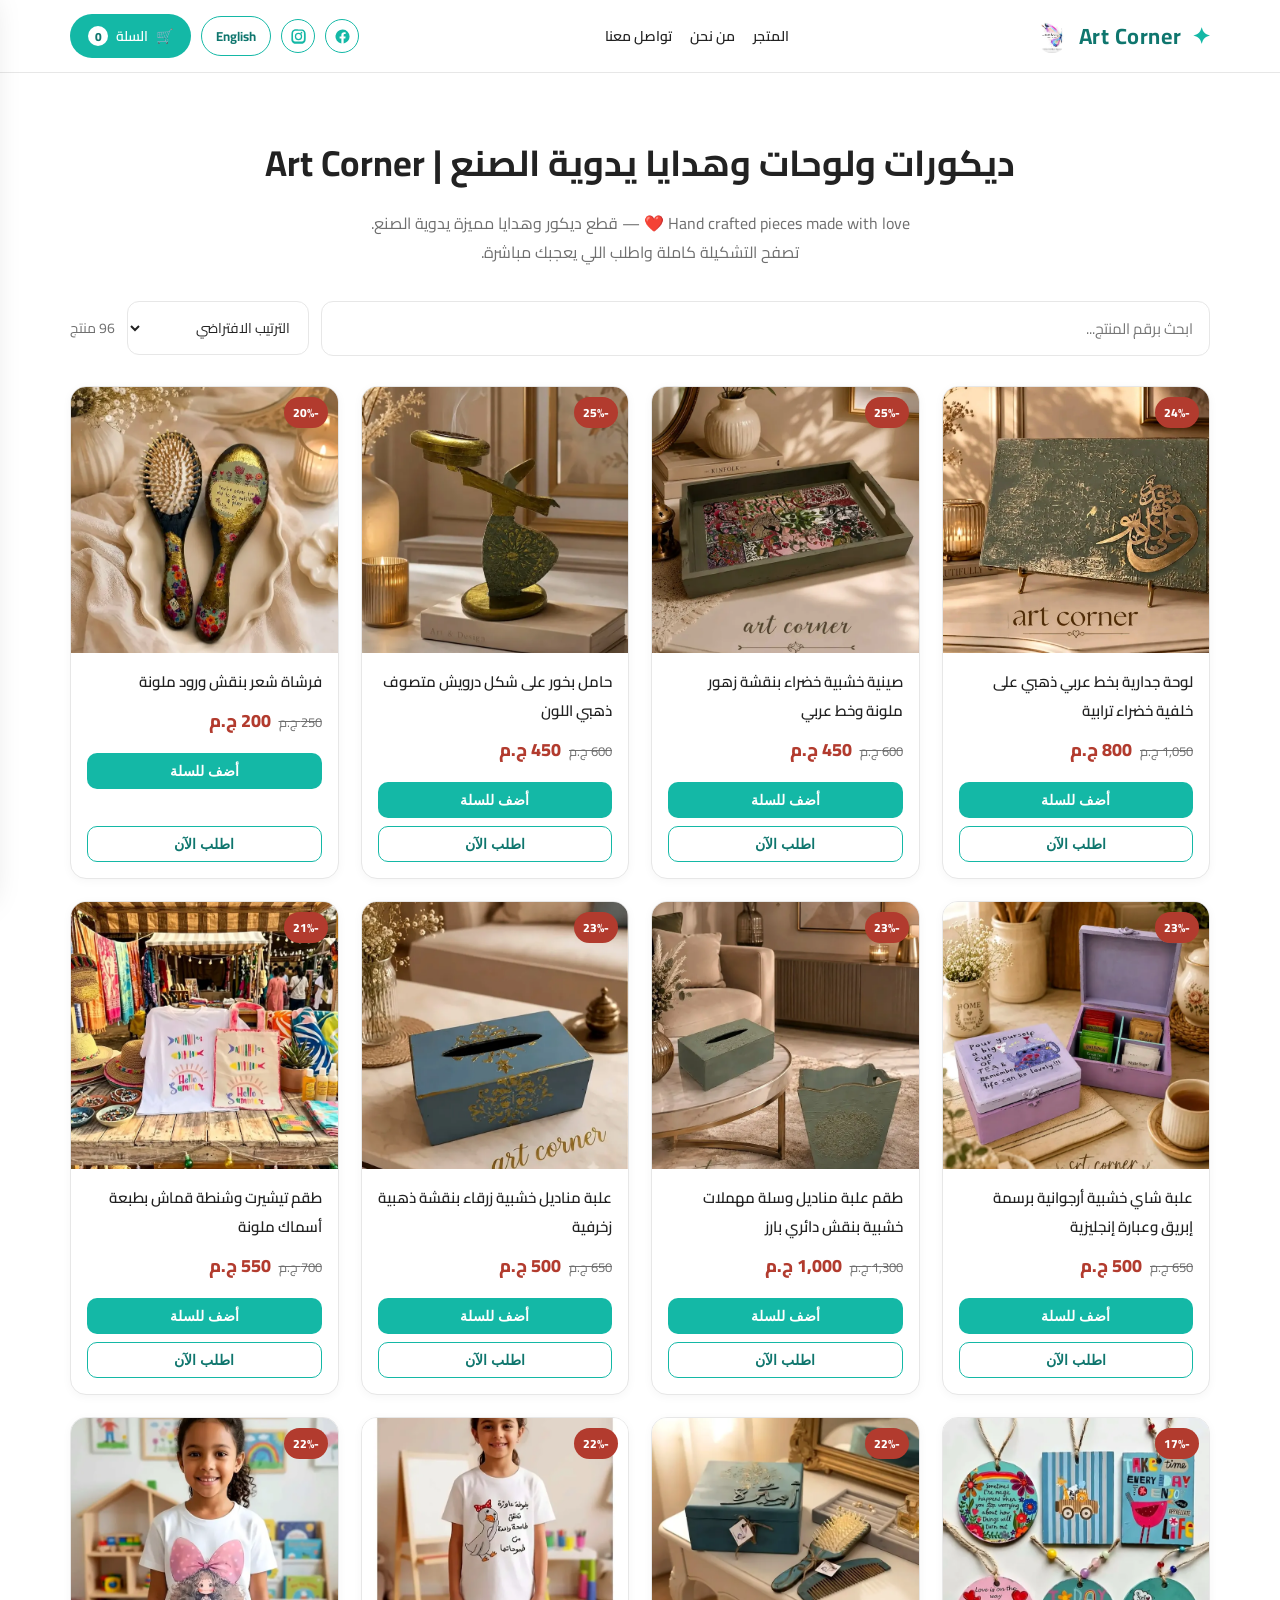
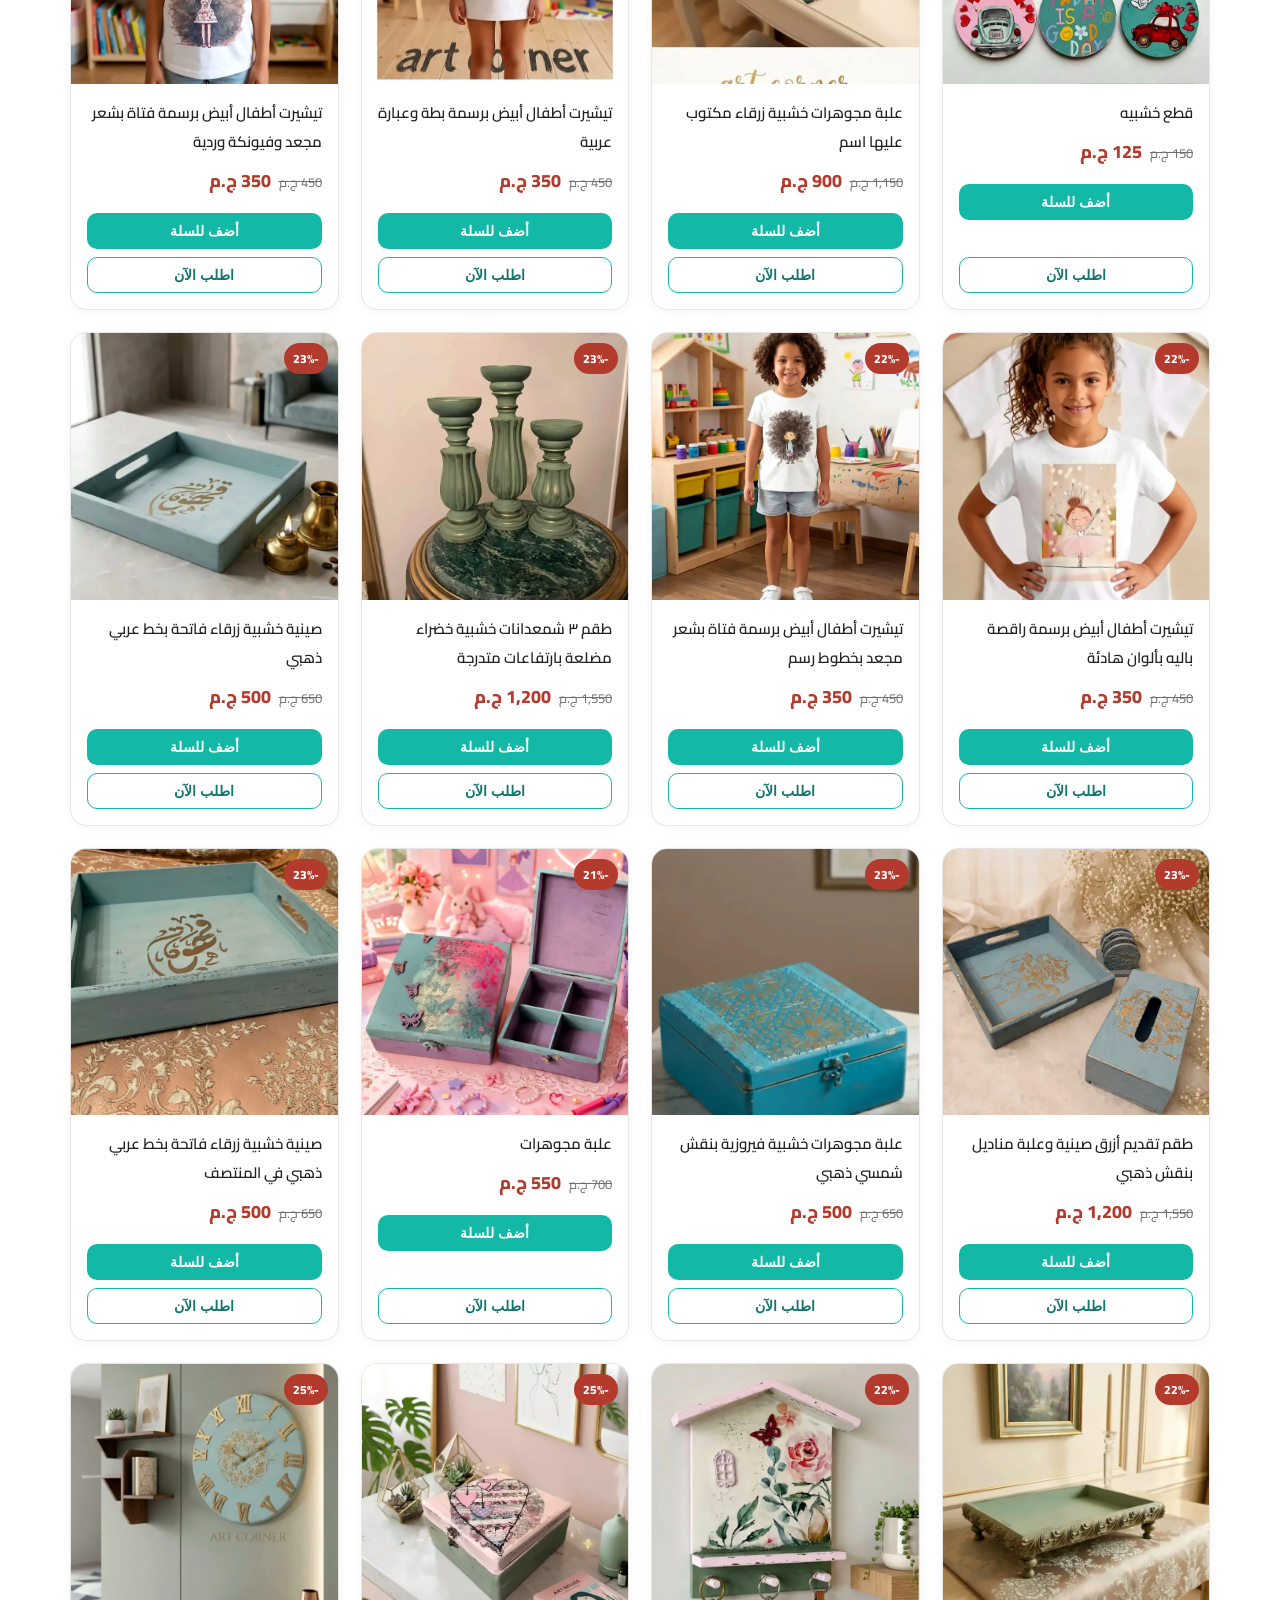
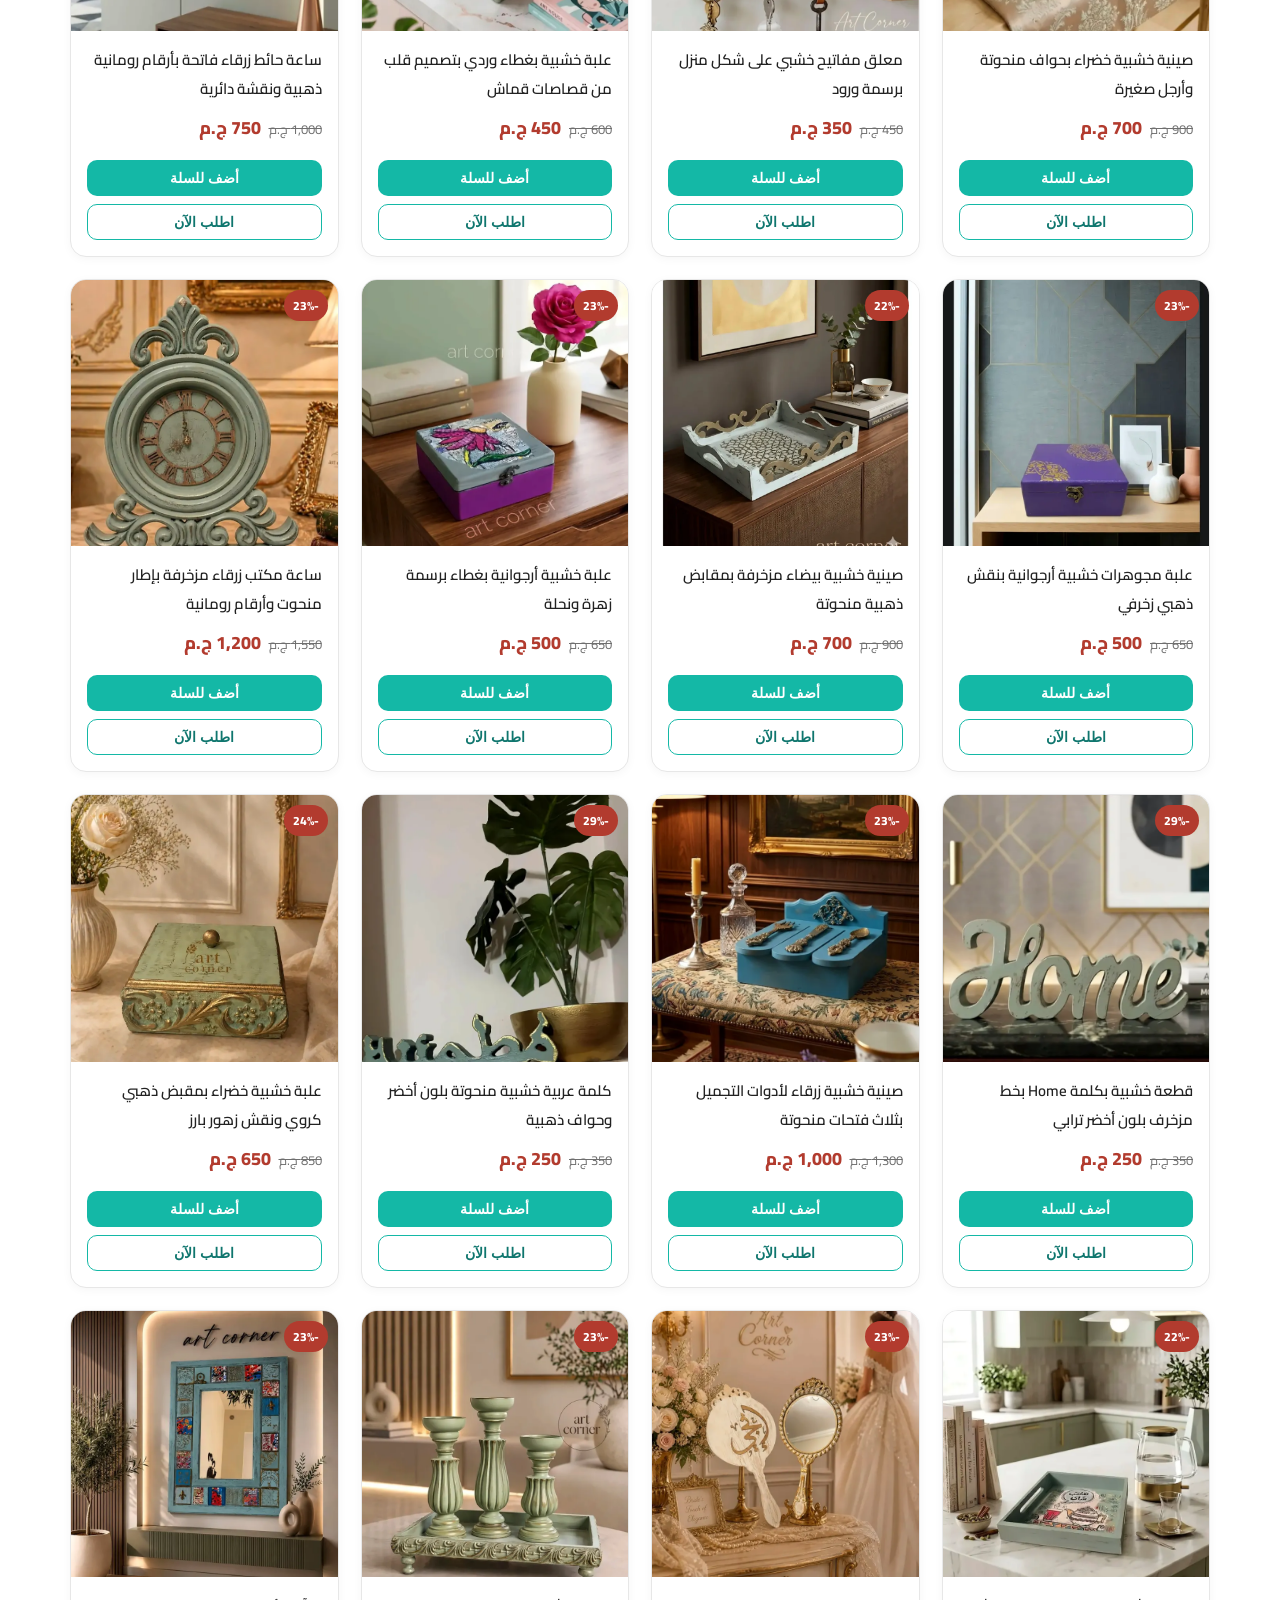
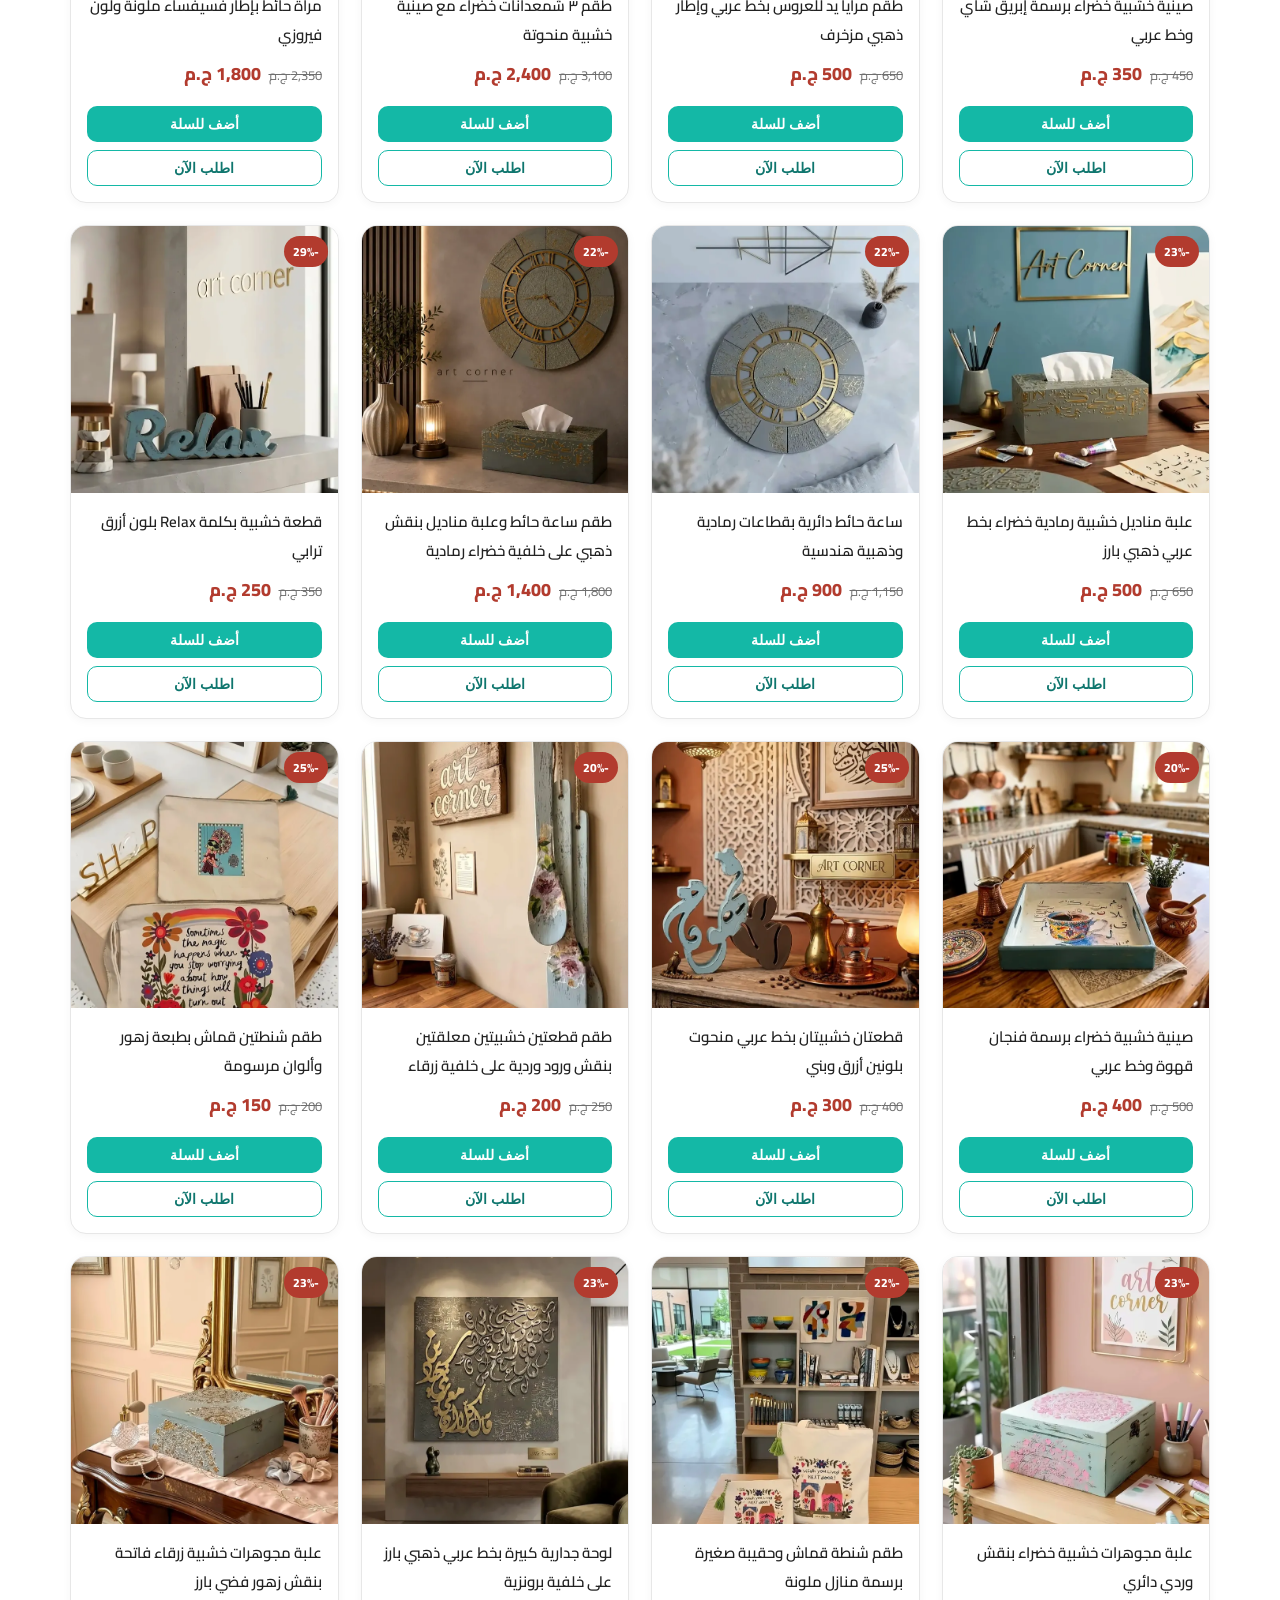
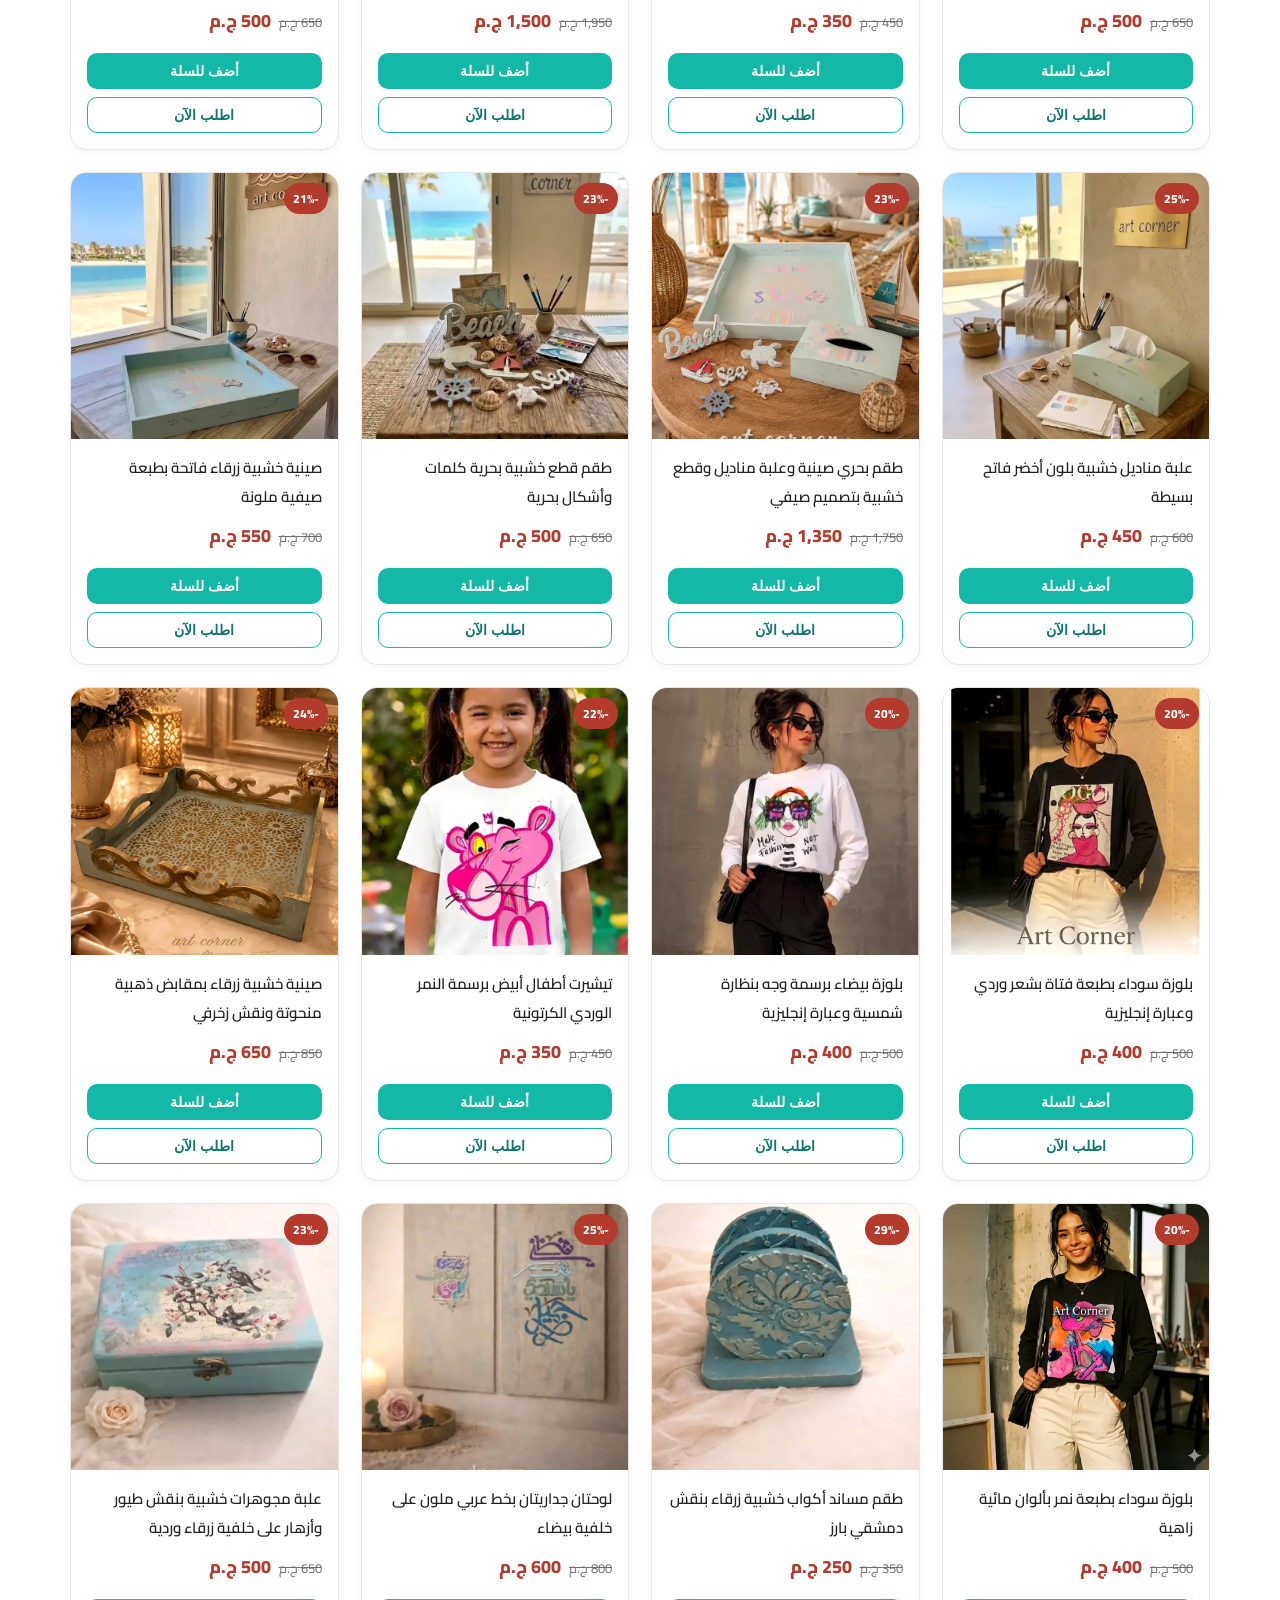
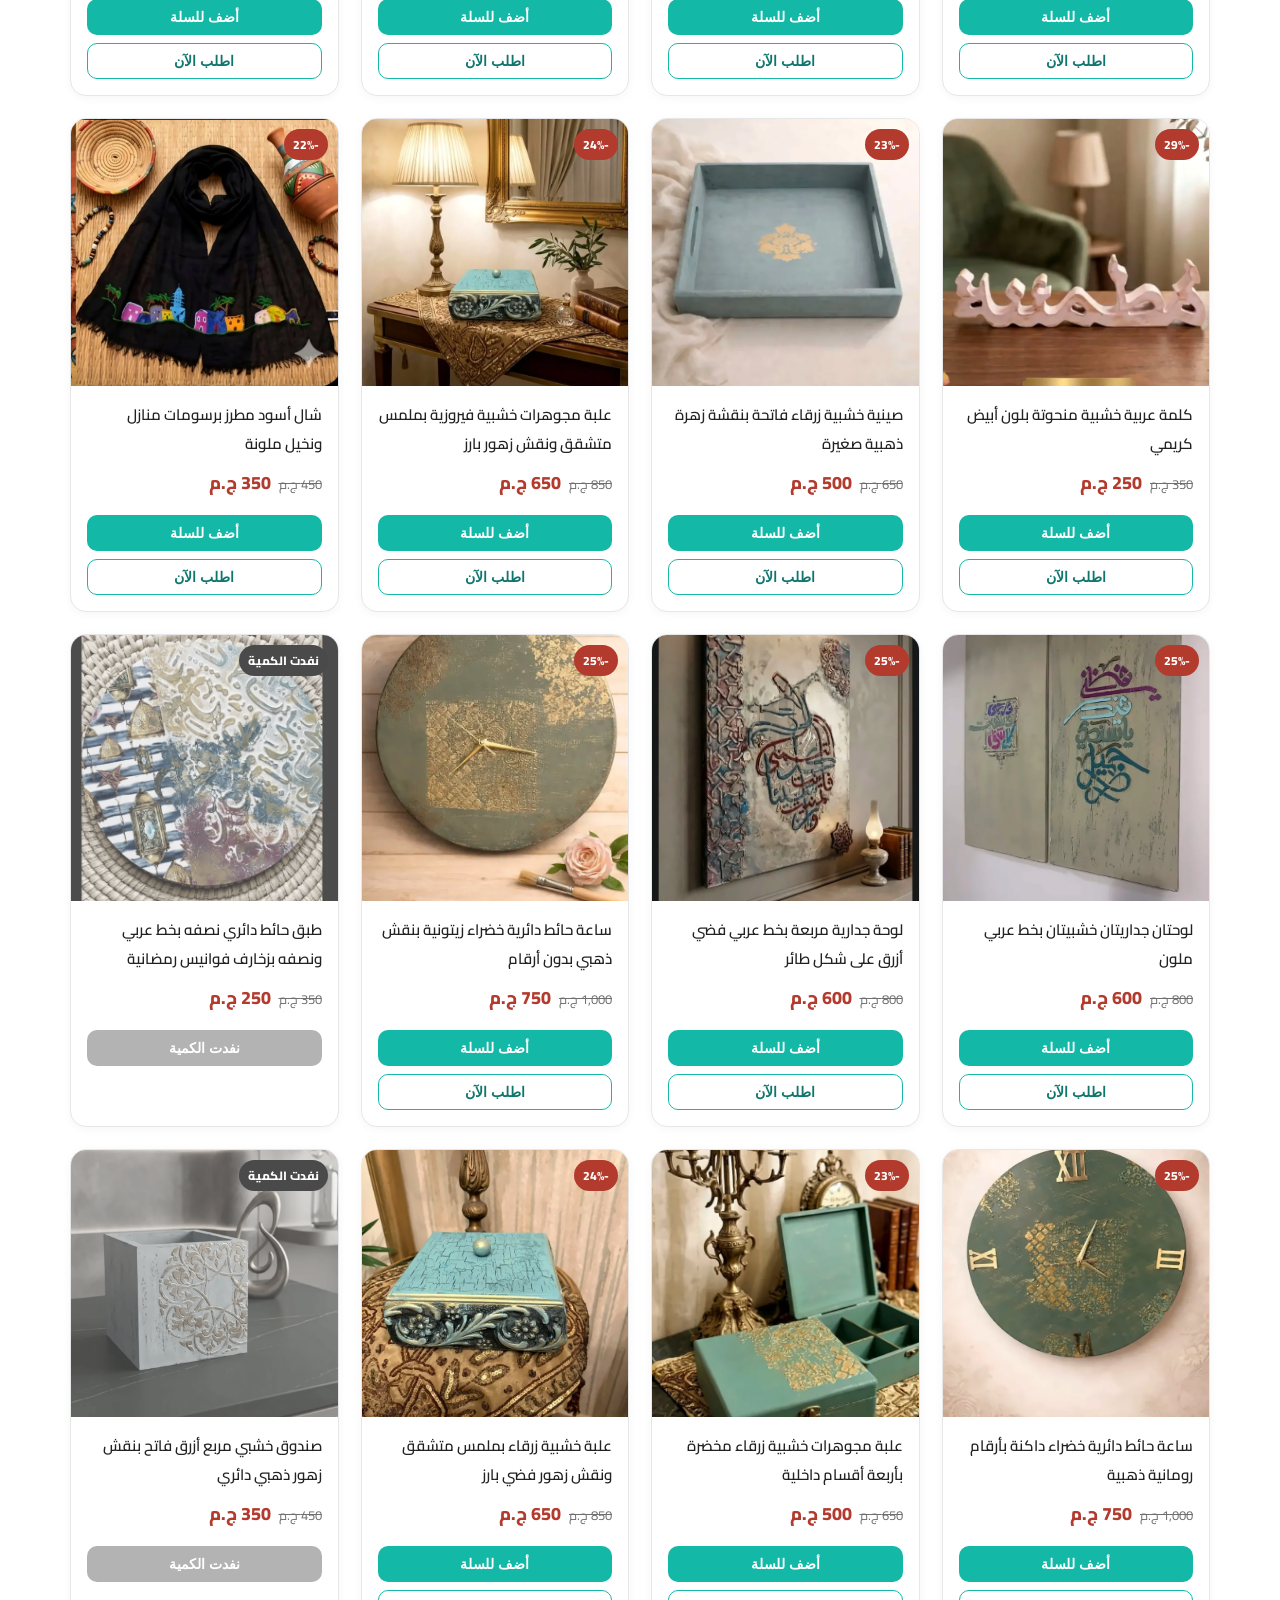
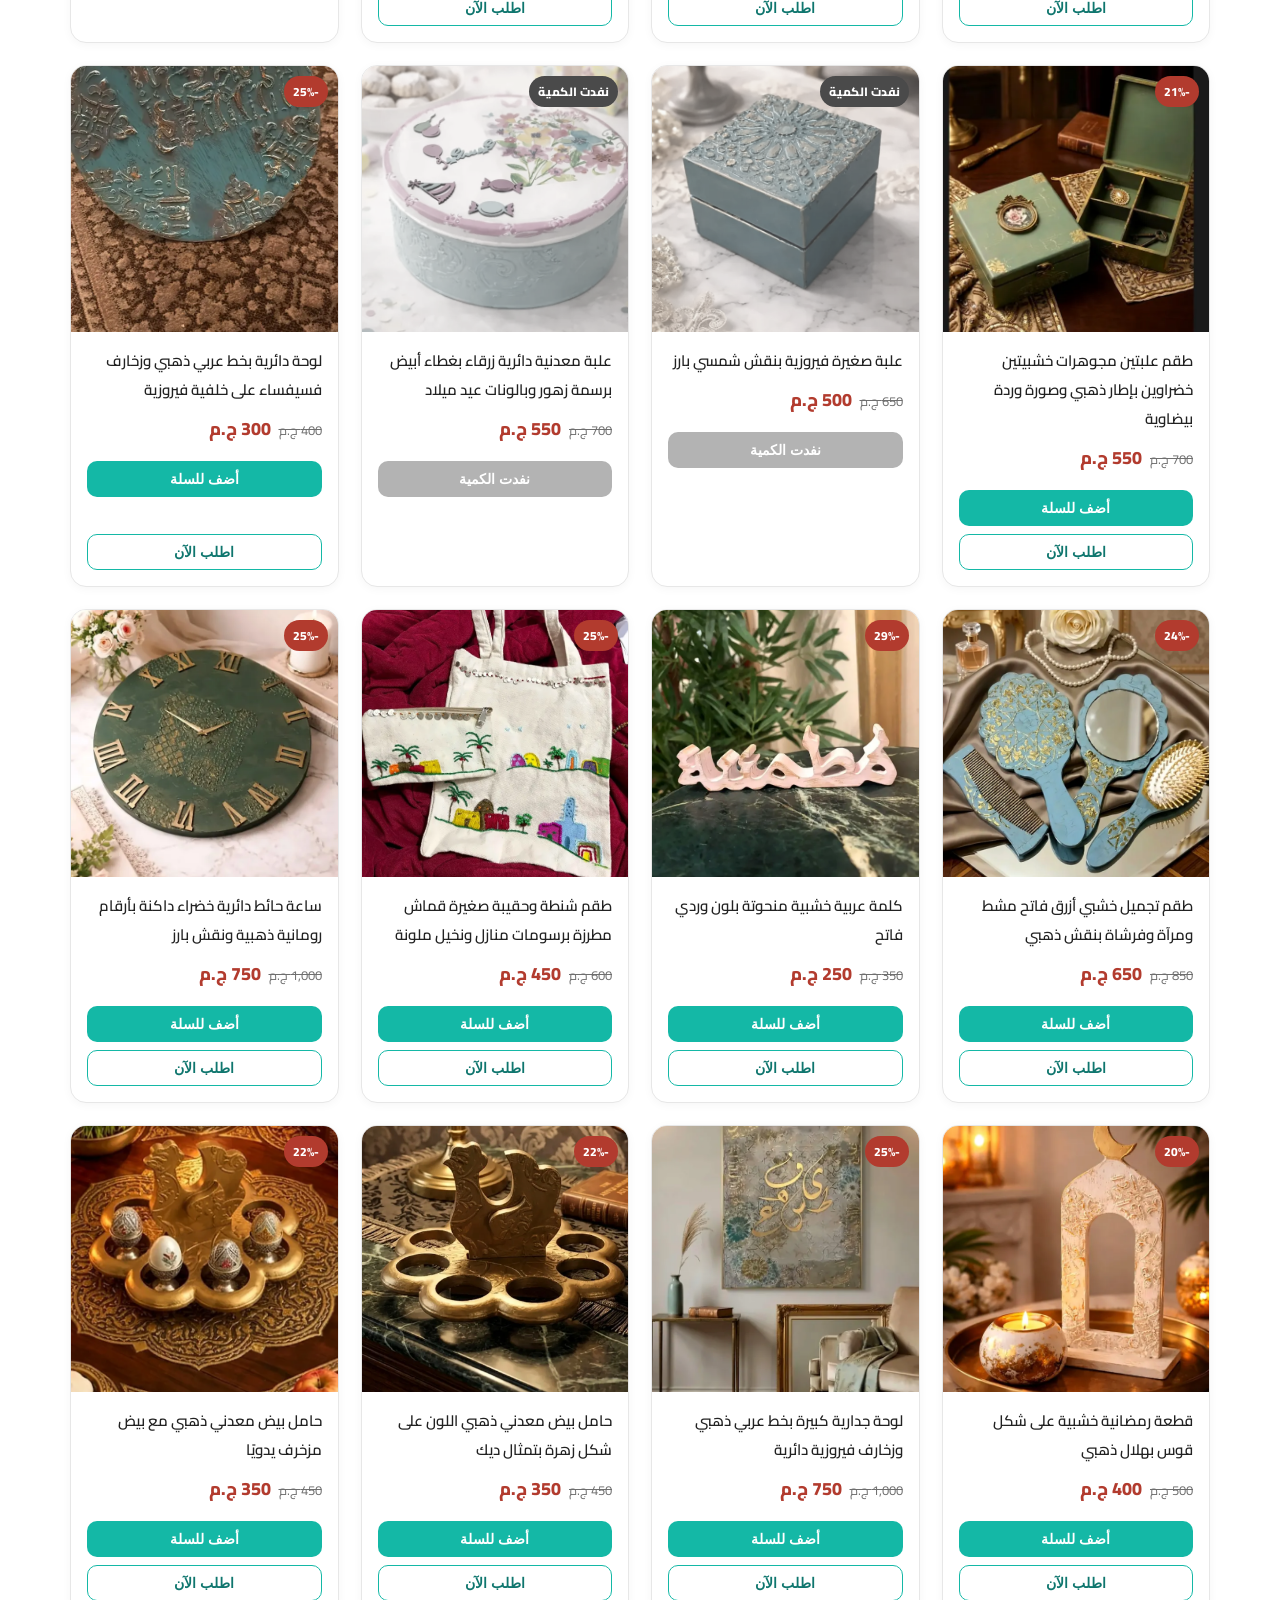
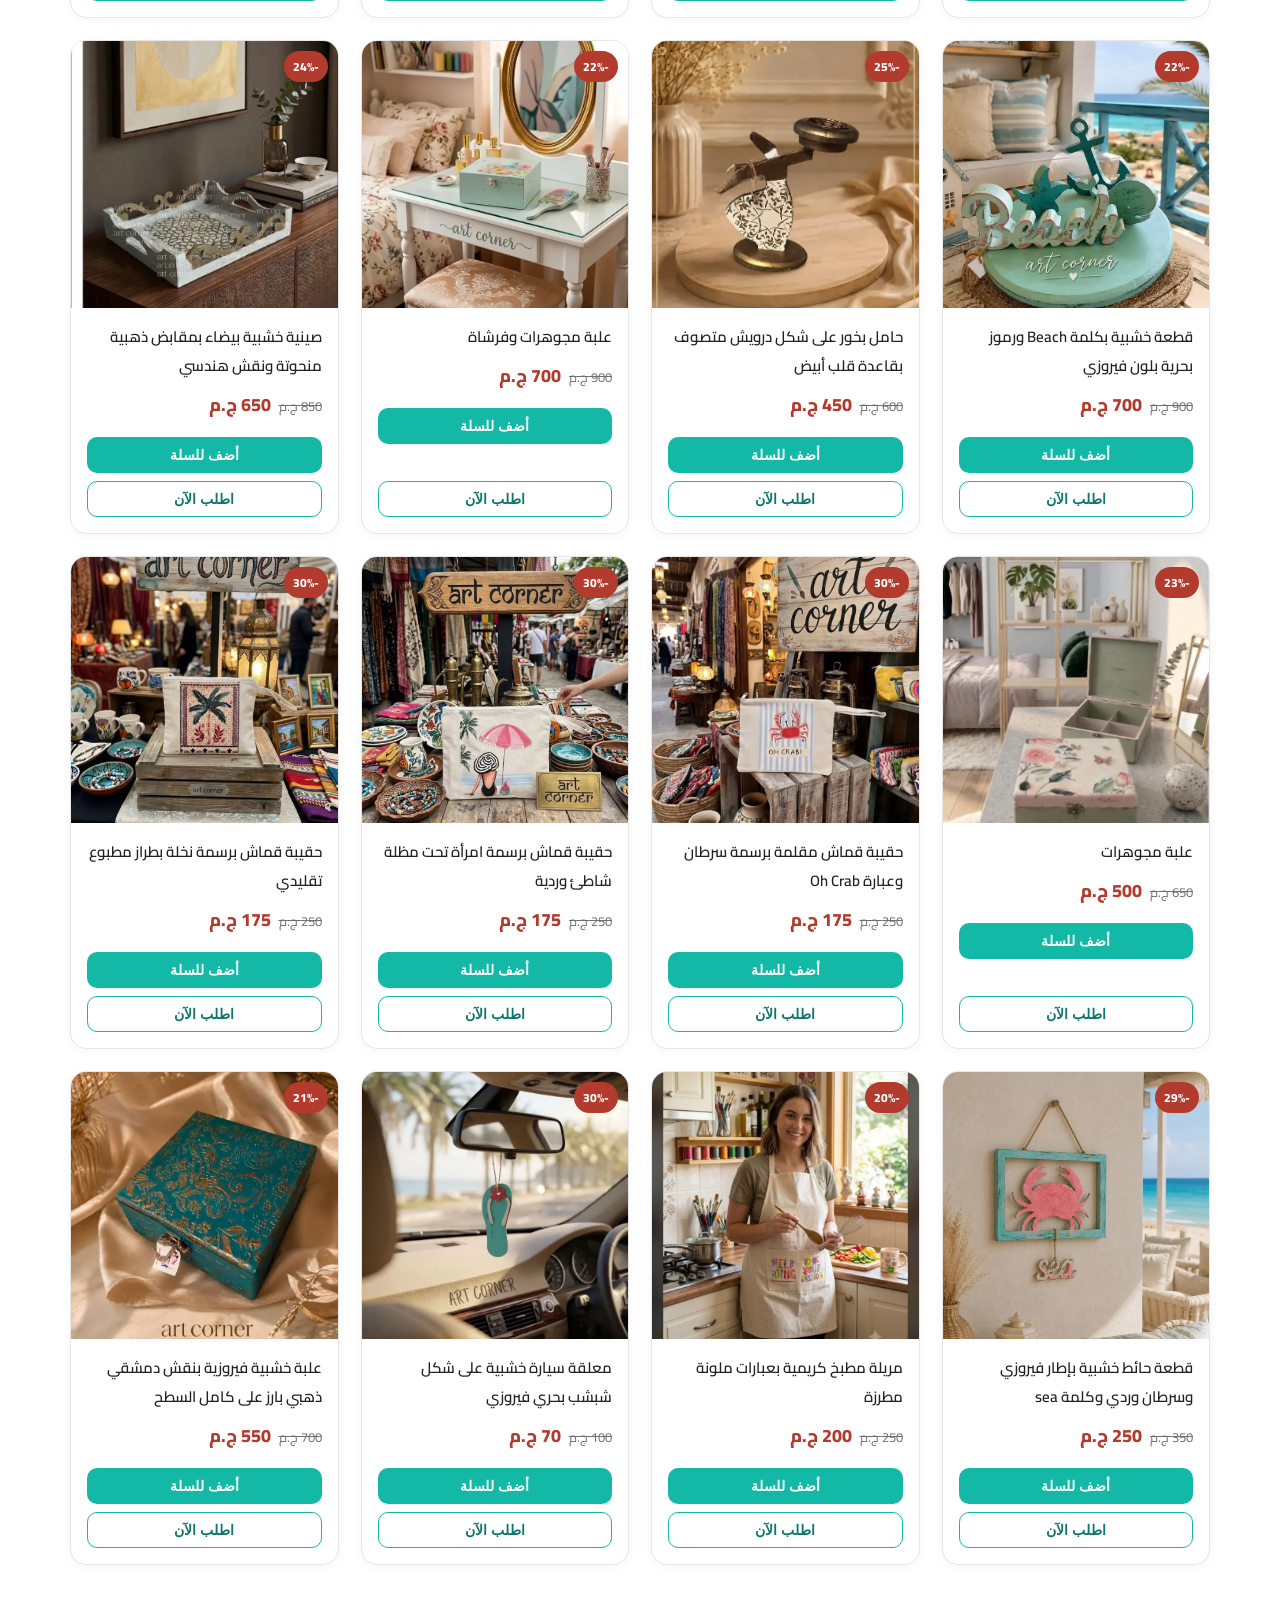
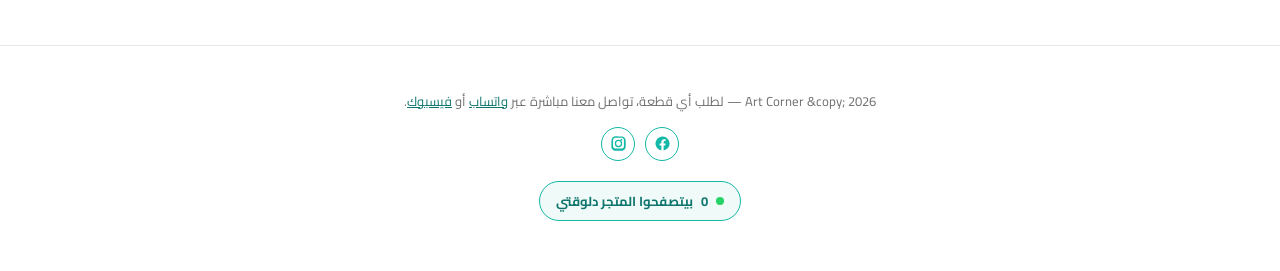
==== commit 0364f864: "Bring back Cairo font, self-hosted this time for guaranteed consistency Self-host the Cairo variable" ====
--- a/index.html
+++ b/index.html
@@ -14,6 +14,8 @@
 <meta property="og:image" content="https://art-corner.org/logo.jpg" />
 <meta property="og:url" content="https://art-corner.org/" />
 <meta name="twitter:card" content="summary_large_image" />
+<link rel="preload" href="fonts/cairo-arabic.woff2" as="font" type="font/woff2" crossorigin />
+<link rel="preload" href="fonts/cairo-latin.woff2" as="font" type="font/woff2" crossorigin />
 <link rel="stylesheet" href="styles.css" />
 <link rel="preload" href="products.json" as="fetch" crossorigin />
 <link rel="preload" href="app.js" as="script" />
--- a/styles.css
+++ b/styles.css
@@ -1,3 +1,25 @@
+/* Self-hosted Cairo (variable font, weights 400–800 in a single file per
+   script) — same origin, no external request to fonts.googleapis.com, so
+   it loads with the same timing/reliability on every device. This is what
+   fixed the earlier mobile-vs-desktop font mismatch: that bug came from
+   Google Fonts' async `display=optional` loading, not from Cairo itself. */
+@font-face {
+  font-family: "Cairo";
+  font-style: normal;
+  font-weight: 400 800;
+  font-display: swap;
+  src: url("fonts/cairo-arabic.woff2") format("woff2");
+  unicode-range: U+0600-06FF, U+0750-077F, U+0870-088E, U+0890-0891, U+0897-08E1, U+08E3-08FF, U+200C-200E, U+2010-2011, U+204F, U+2E41, U+FB50-FDFF, U+FE70-FE74, U+FE76-FEFC, U+102E0-102FB, U+10E60-10E7E, U+10EC2-10EC4, U+10EFC-10EFF, U+1EE00-1EE03, U+1EE05-1EE1F, U+1EE21-1EE22, U+1EE24, U+1EE27, U+1EE29-1EE32, U+1EE34-1EE37, U+1EE39, U+1EE3B, U+1EE42, U+1EE47, U+1EE49, U+1EE4B, U+1EE4D-1EE4F, U+1EE51-1EE52, U+1EE54, U+1EE57, U+1EE59, U+1EE5B, U+1EE5D, U+1EE5F, U+1EE61-1EE62, U+1EE64, U+1EE67-1EE6A, U+1EE6C-1EE72, U+1EE74-1EE77, U+1EE79-1EE7C, U+1EE7E, U+1EE80-1EE89, U+1EE8B-1EE9B, U+1EEA1-1EEA3, U+1EEA5-1EEA9, U+1EEAB-1EEBB, U+1EEF0-1EEF1;
+}
+@font-face {
+  font-family: "Cairo";
+  font-style: normal;
+  font-weight: 400 800;
+  font-display: swap;
+  src: url("fonts/cairo-latin.woff2") format("woff2");
+  unicode-range: U+0000-00FF, U+0131, U+0152-0153, U+02BB-02BC, U+02C6, U+02DA, U+02DC, U+0304, U+0308, U+0329, U+2000-206F, U+20AC, U+2122, U+2191, U+2193, U+2212, U+2215, U+FEFF, U+FFFD;
+}
+
 :root {
   --bg: #ffffff;
   --card: #ffffff;
@@ -28,7 +50,7 @@
   padding: 0;
   background: var(--bg);
   color: var(--ink);
-  font-family: "Tahoma", "Segoe UI", "Helvetica Neue", Arial, sans-serif;
+  font-family: "Cairo", "Tahoma", "Segoe UI", "Helvetica Neue", Arial, sans-serif;
 }
 
 html[dir="rtl"] body { direction: rtl; }
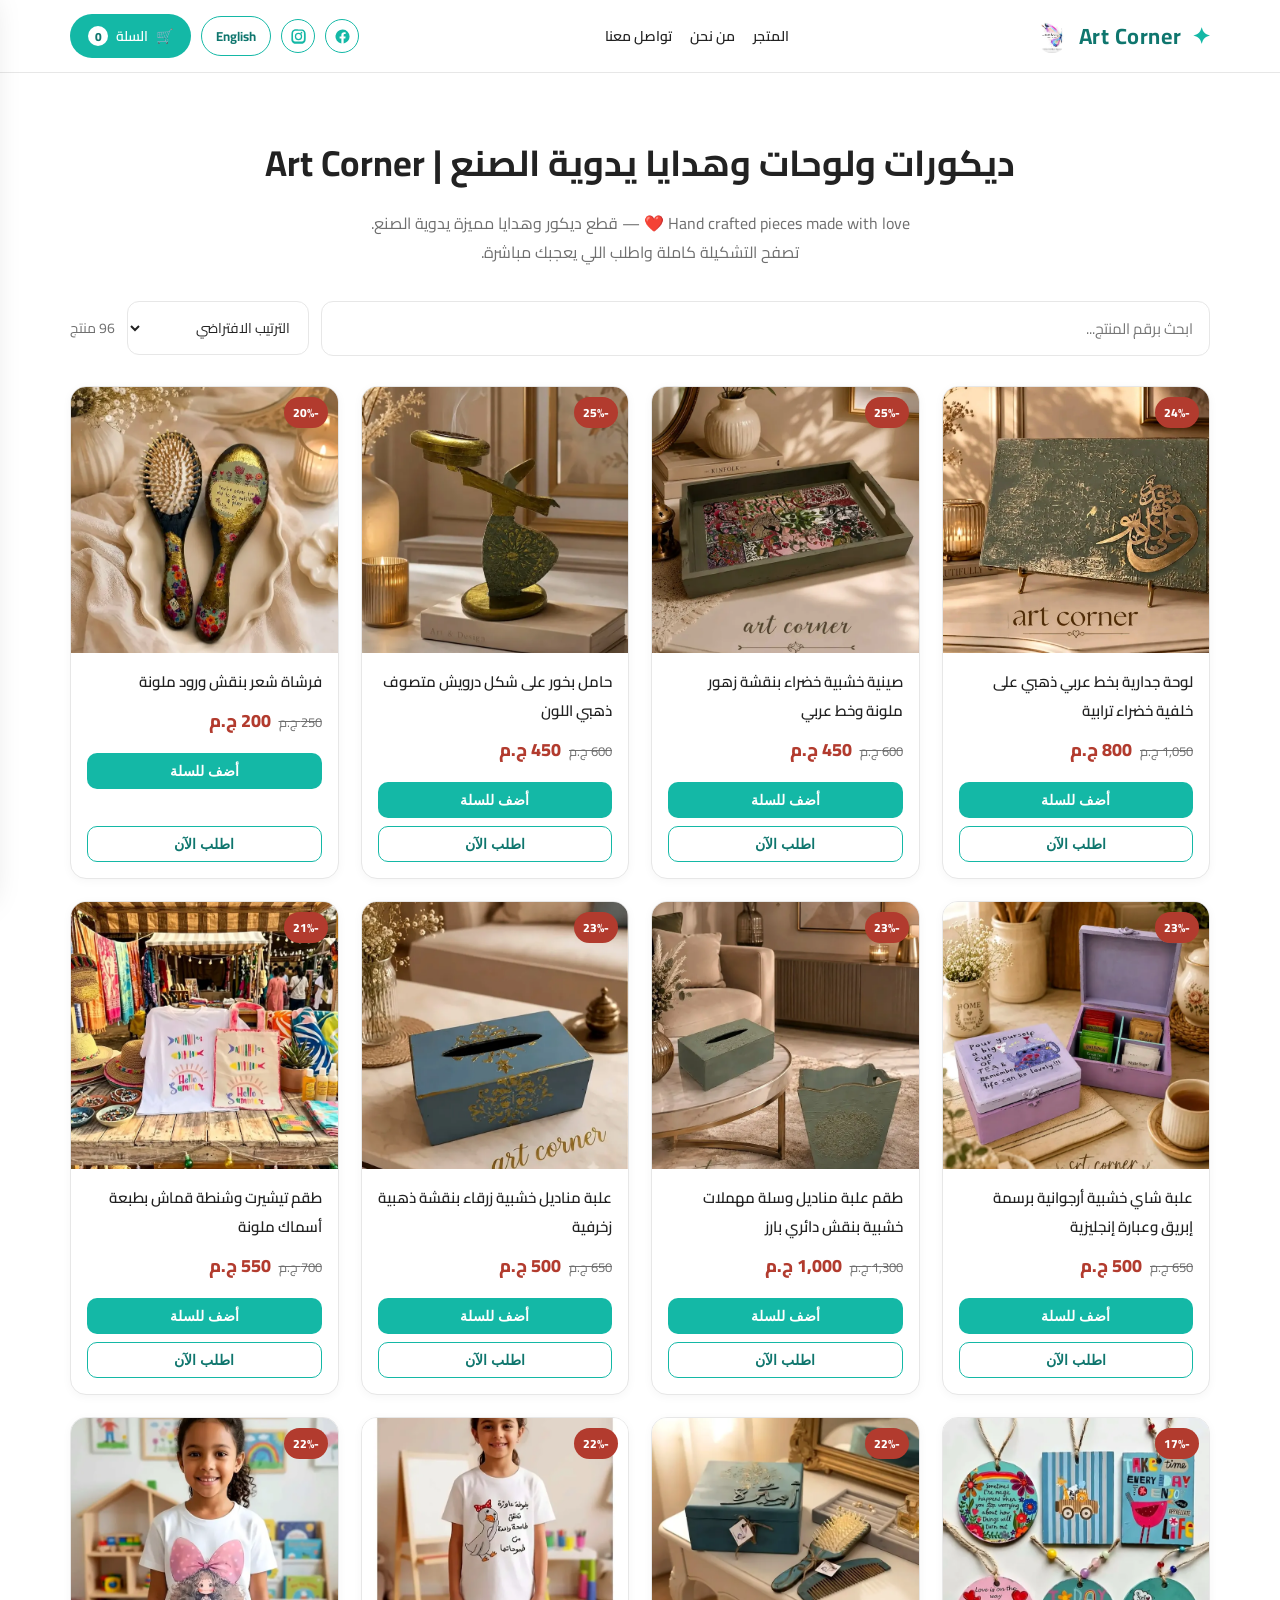
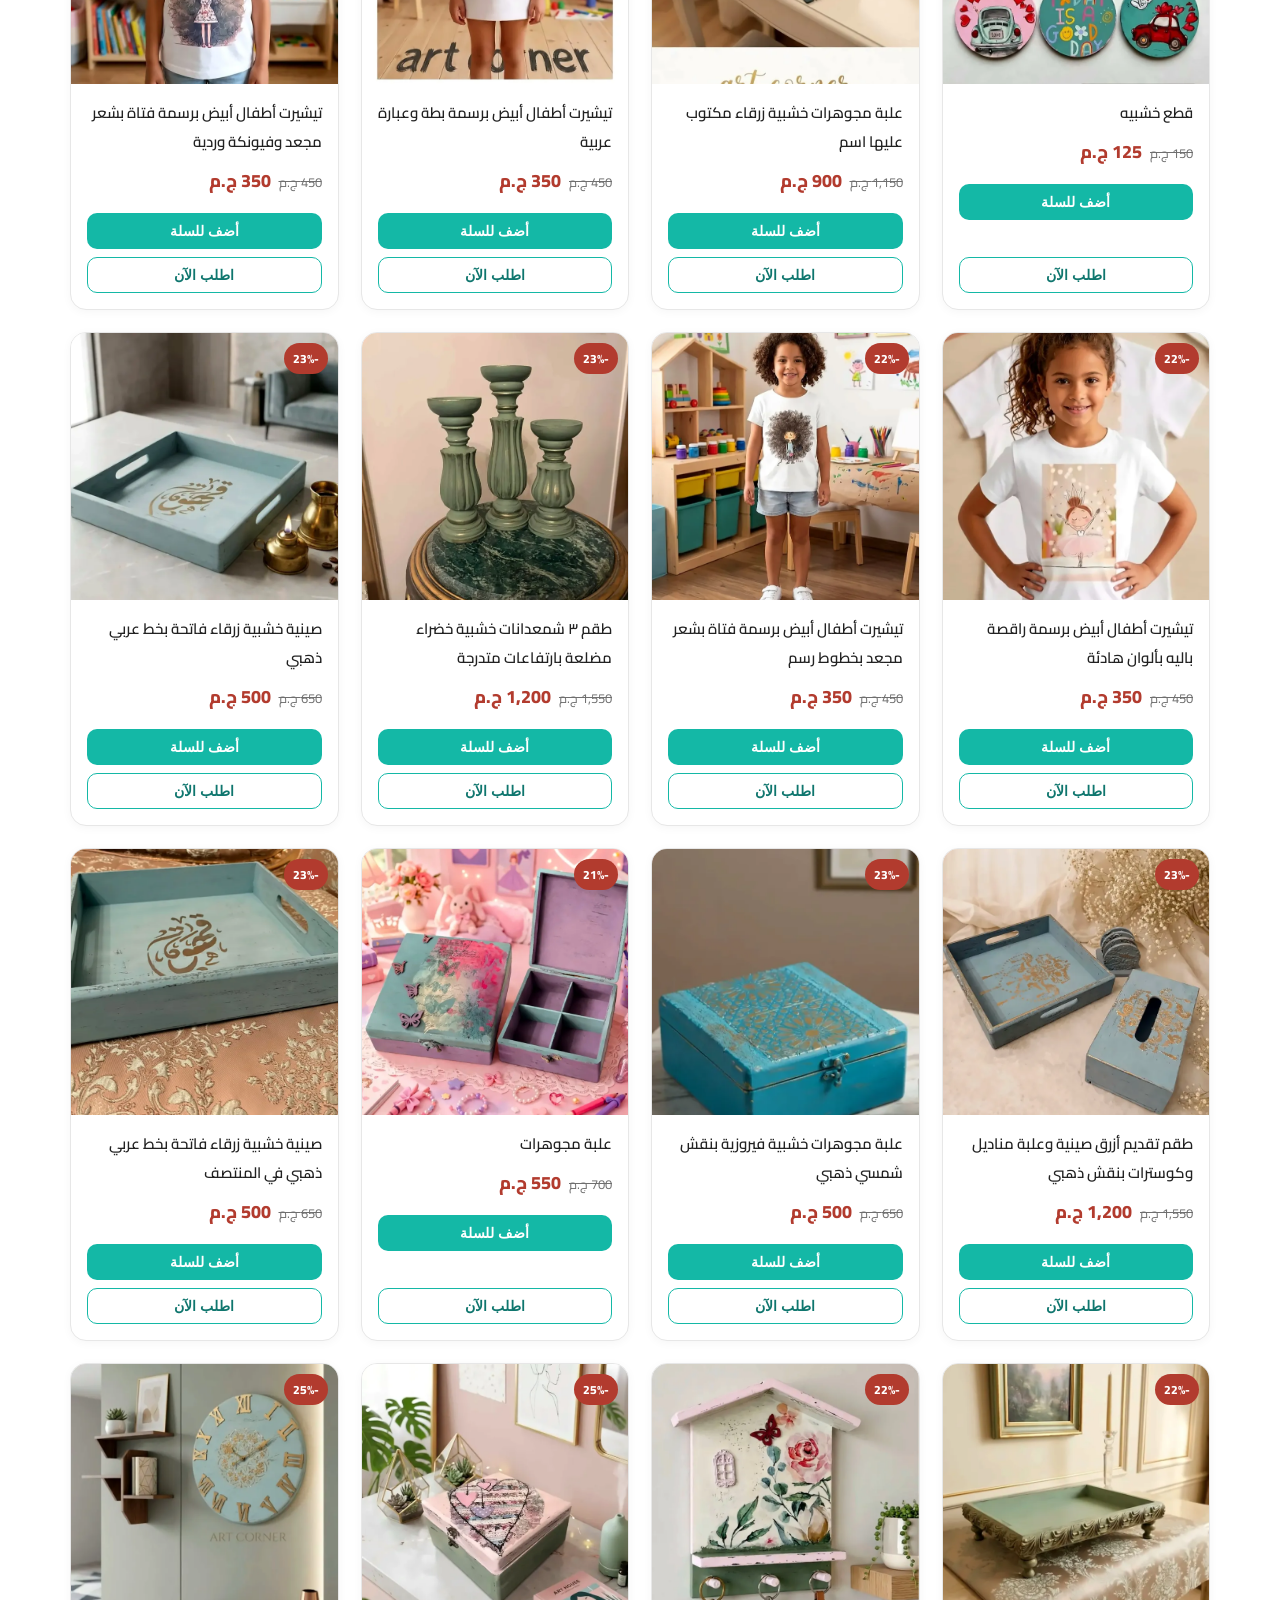
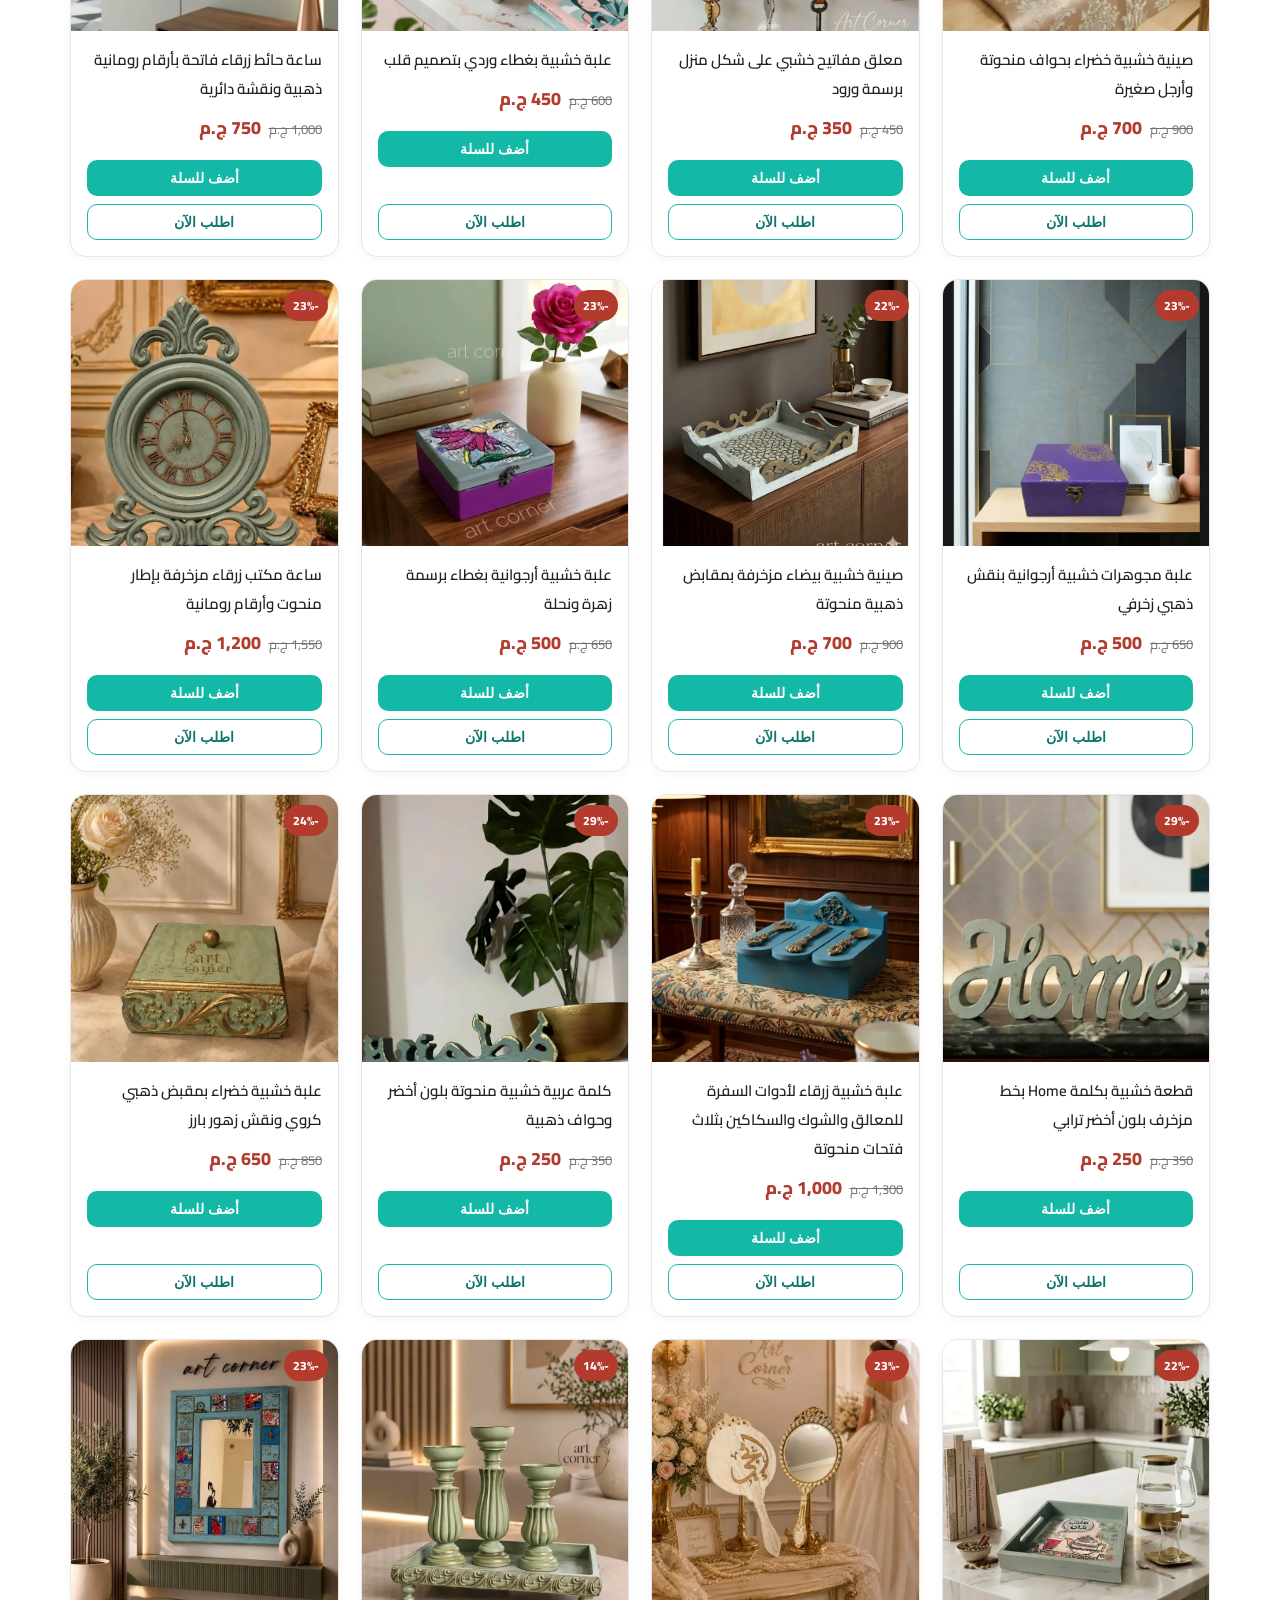
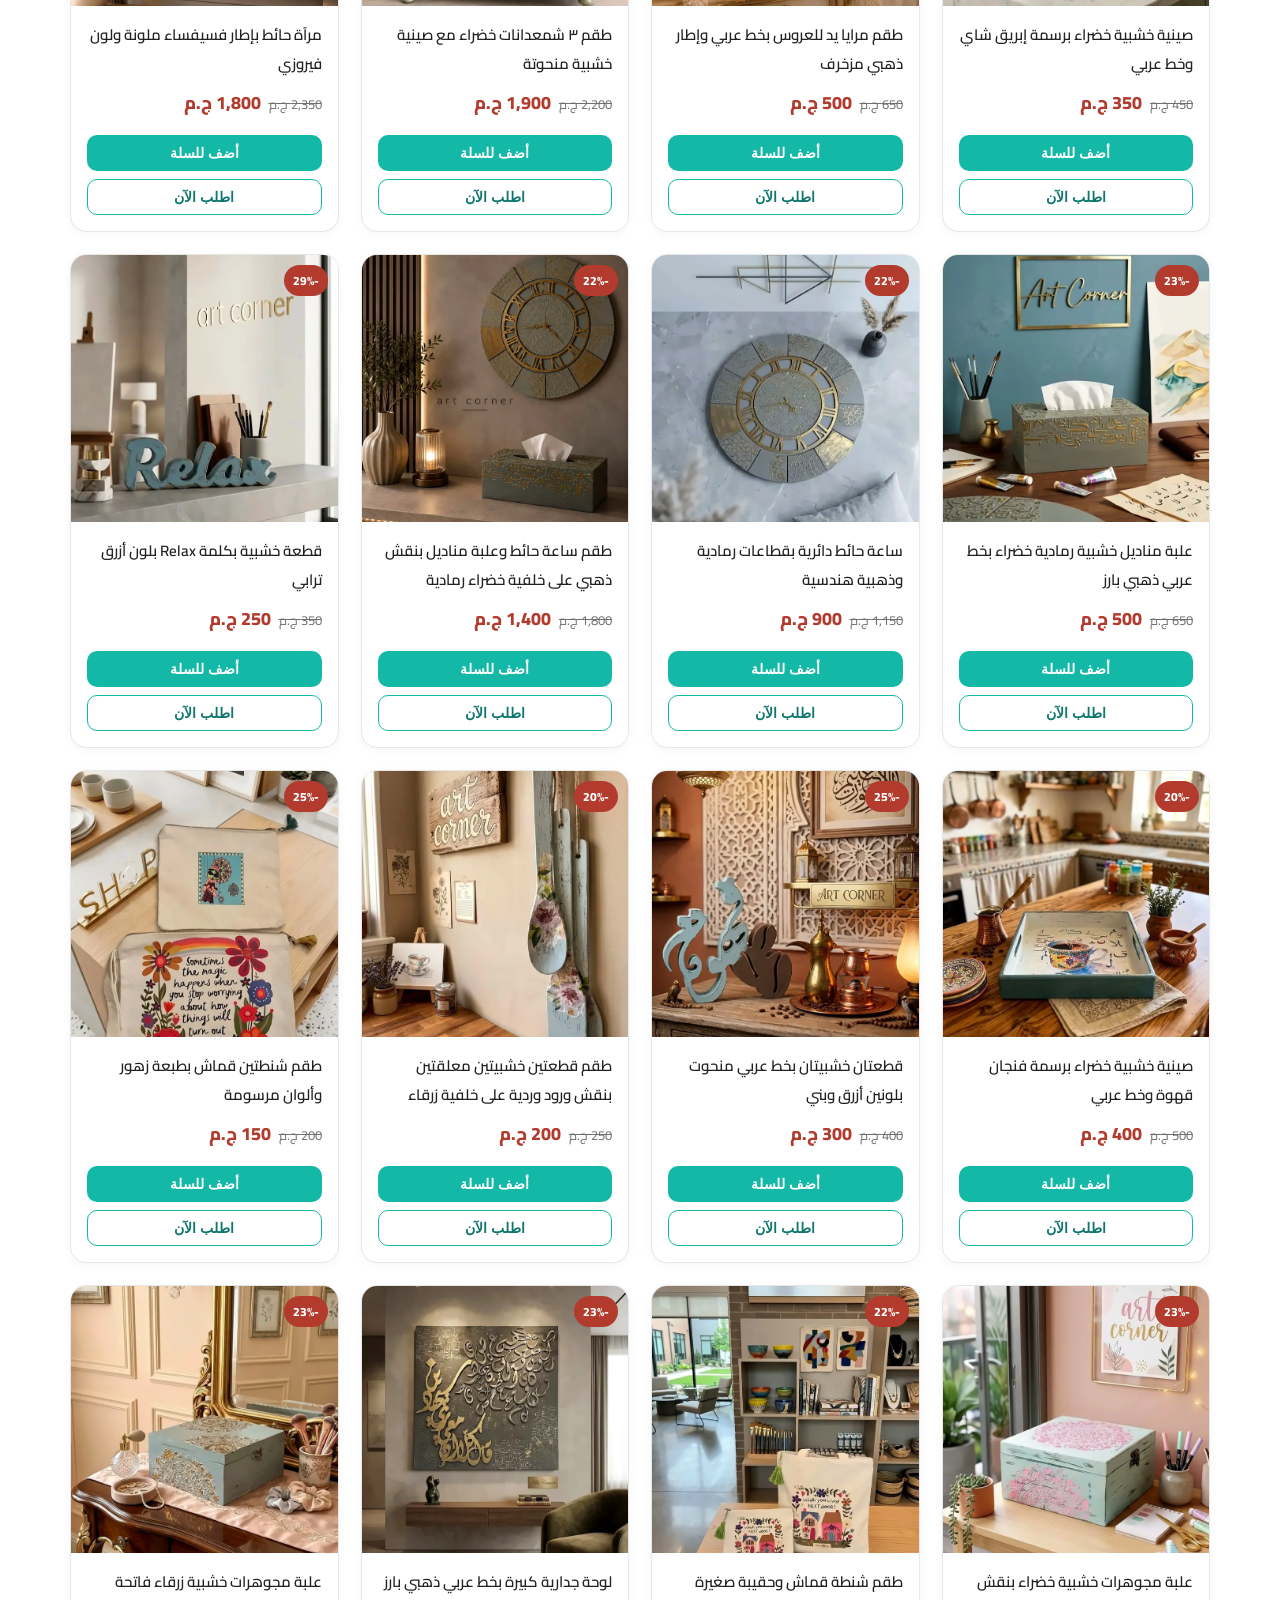
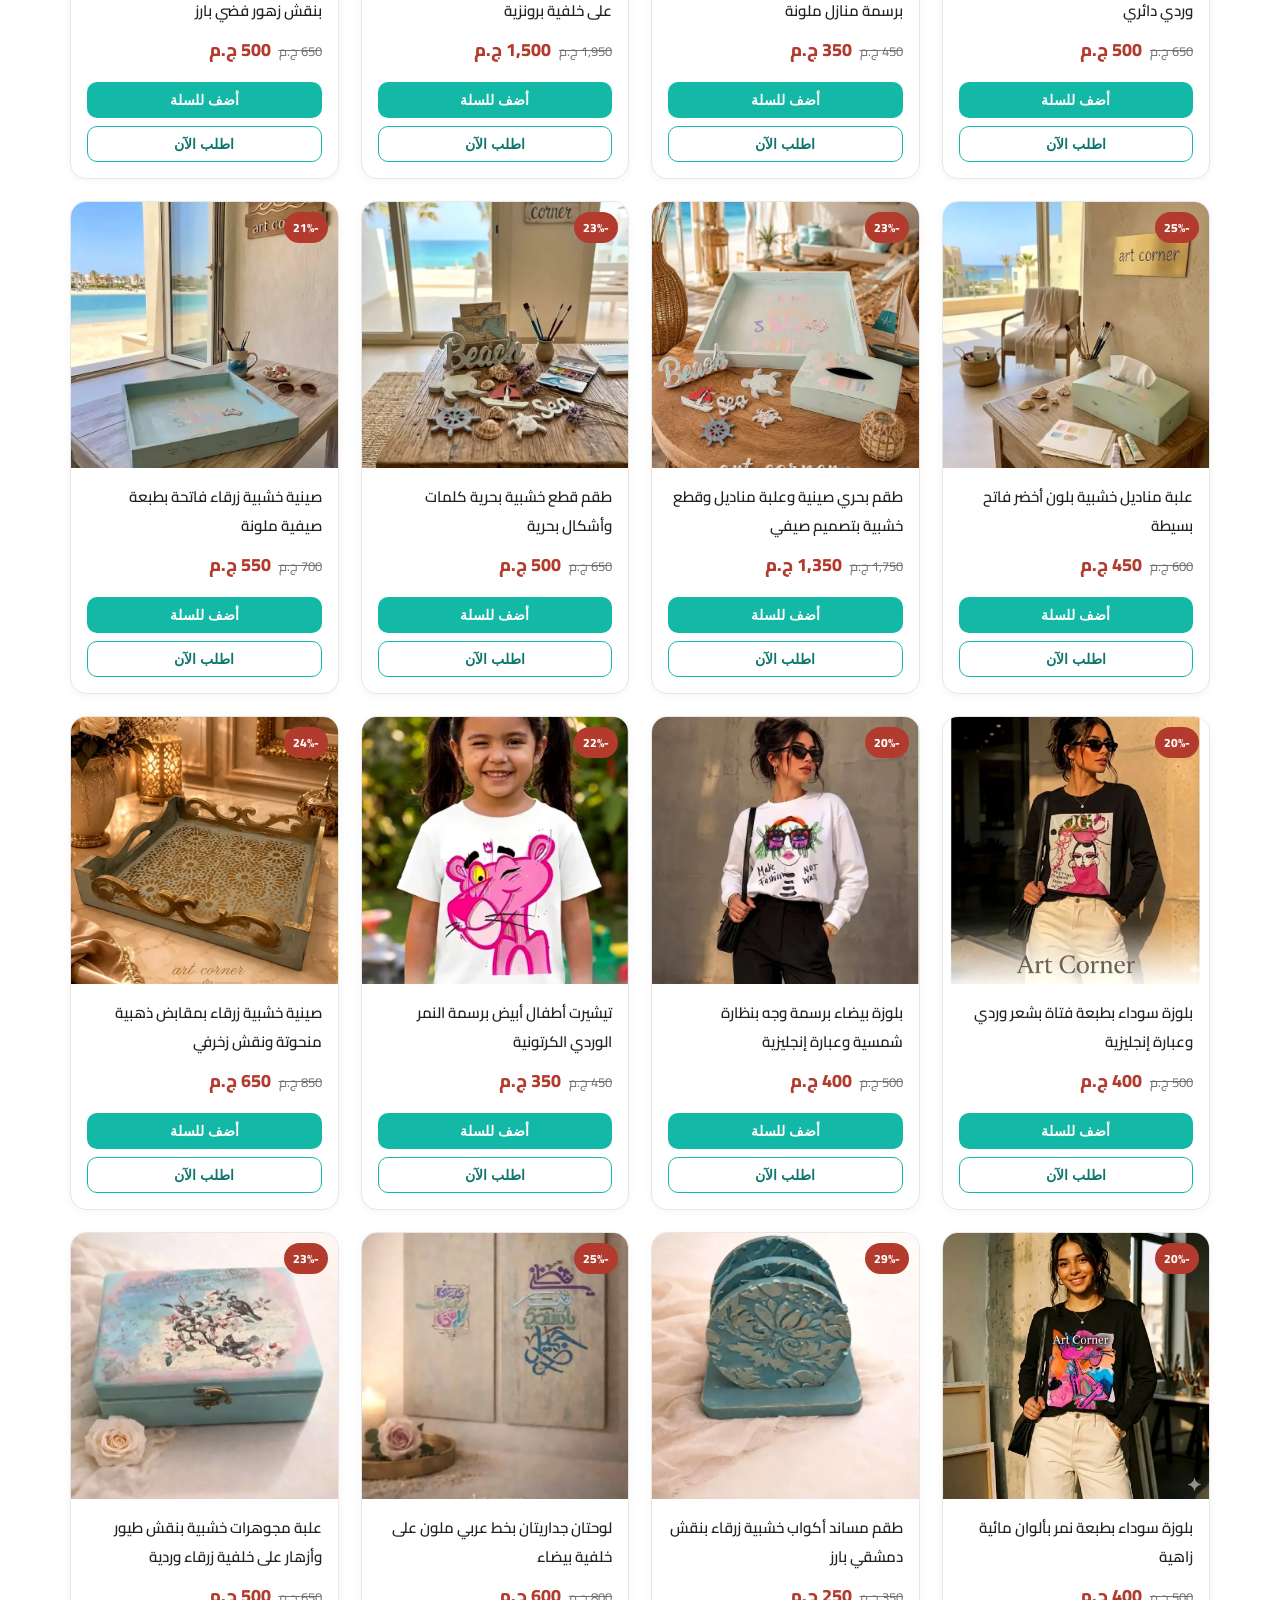
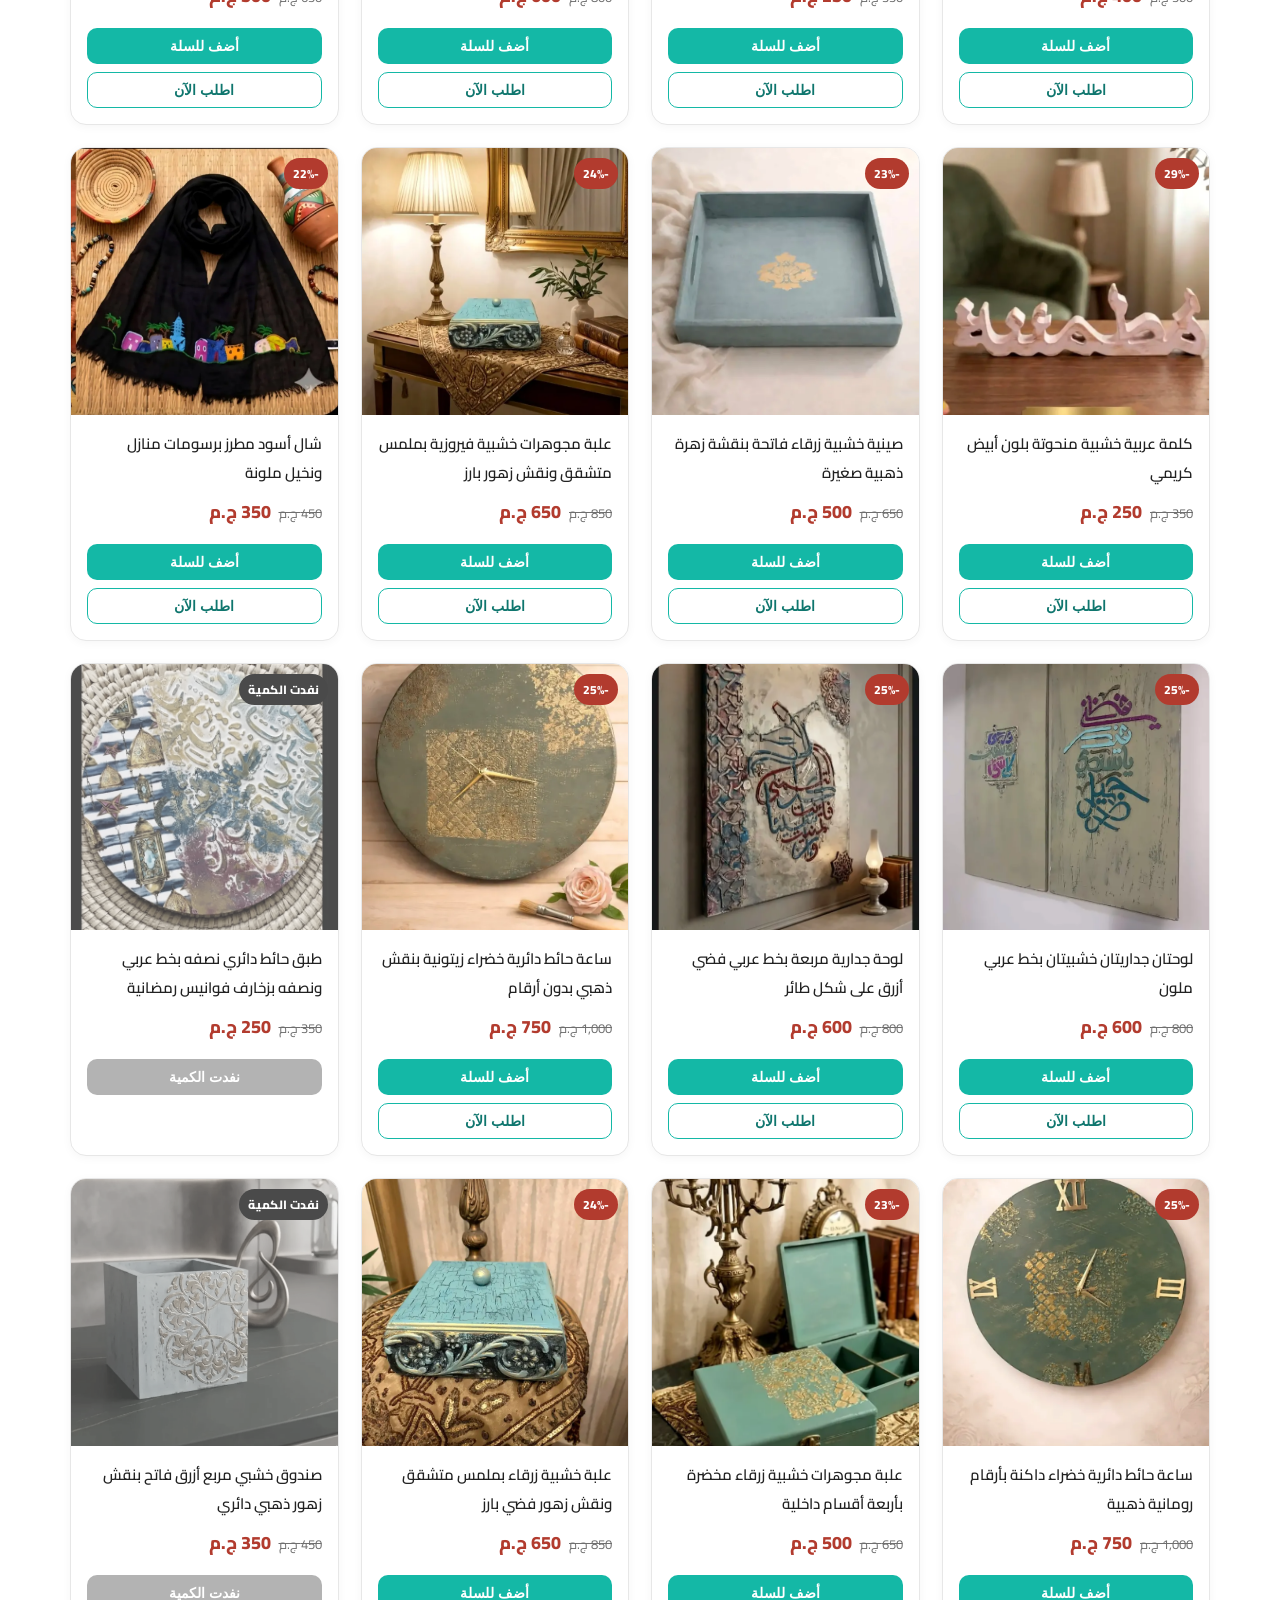
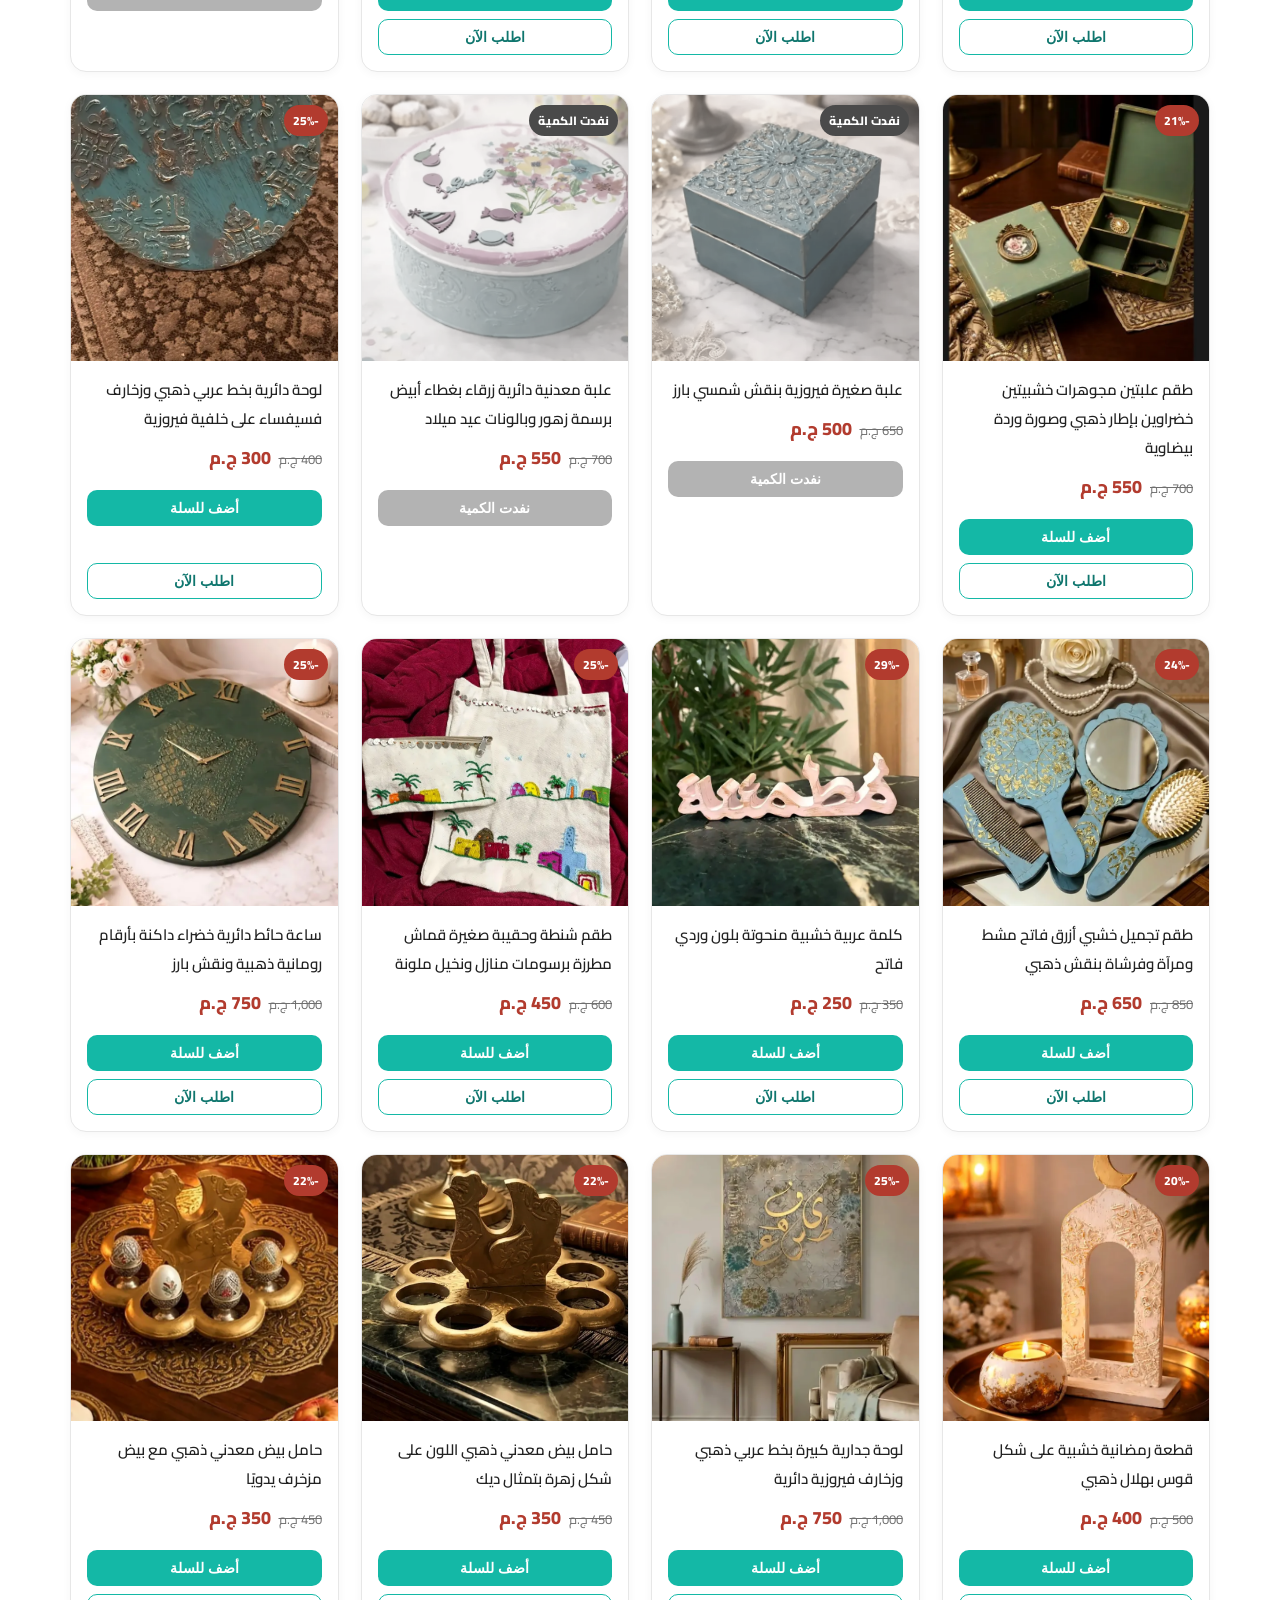
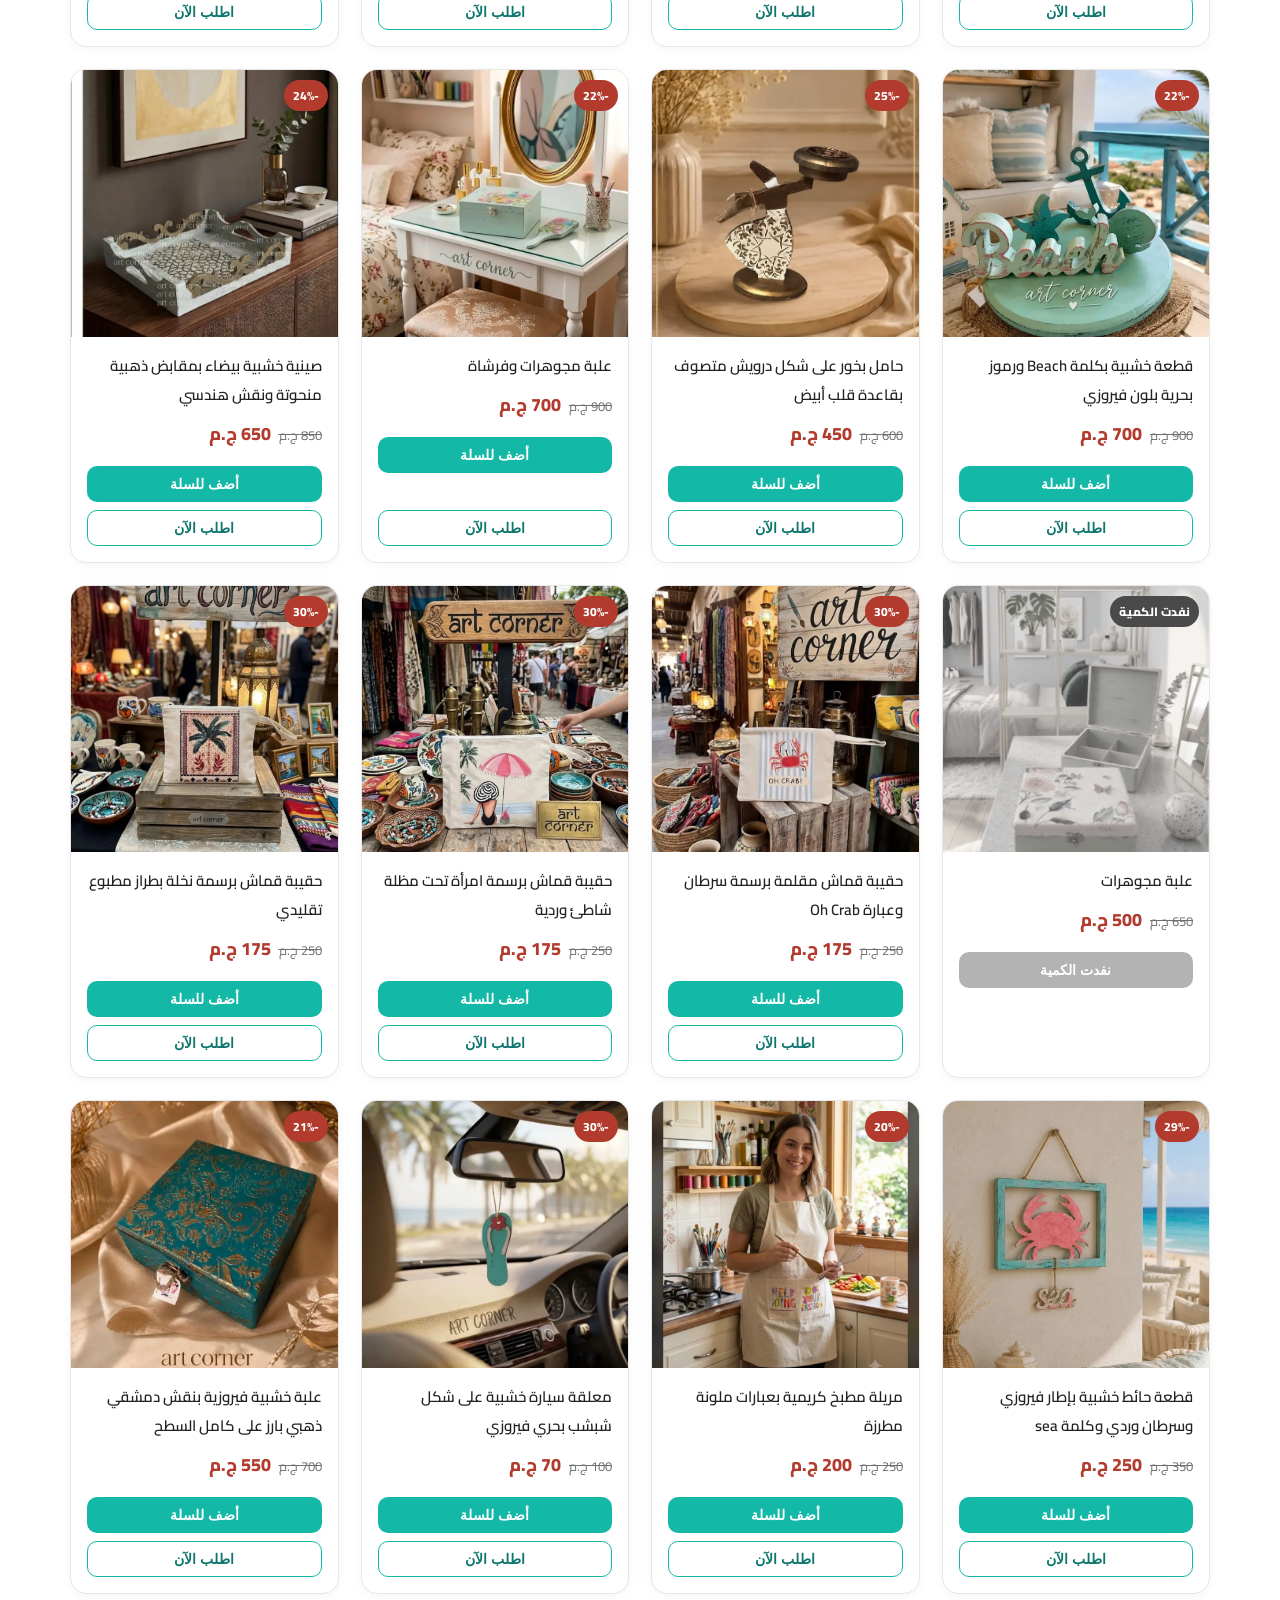
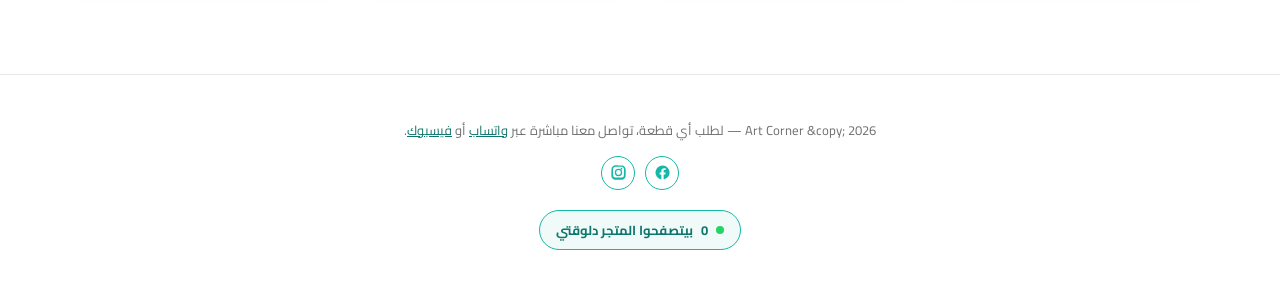
==== commit f7b445fe: "Revert checkout back to WhatsApp per Walid's request Replaced the address-form + Google Sheets backe" ====
--- a/index.html
+++ b/index.html
@@ -78,56 +78,13 @@
     <h2 data-i18n="cartTitle">سلة المشتريات</h2>
     <button class="cart-close" id="cartCloseBtn" type="button">✕</button>
   </div>
-  <div class="cart-body" id="cartBody">
-    <div class="cart-items" id="cartItems"></div>
-
-    <div class="cart-summary" id="cartSummary">
-      <div class="cart-row">
-        <span data-i18n="subtotal">الإجمالي قبل الشحن</span>
-        <span id="cartSubtotal">0 ج.م</span>
-      </div>
-      <div class="cart-row">
-        <span data-i18n="shippingFee">مصاريف الشحن</span>
-        <span id="cartShipping">—</span>
-      </div>
-      <div class="cart-row cart-row-total">
-        <span data-i18n="total">الإجمالي الكلي</span>
-        <span id="cartTotal">0 ج.م</span>
-      </div>
+  <div class="cart-items" id="cartItems"></div>
+  <div class="cart-footer">
+    <div class="cart-total-row">
+      <span data-i18n="total">الإجمالي</span>
+      <span id="cartTotal">0 ج.م</span>
     </div>
-
-    <form class="checkout-form" id="checkoutForm" novalidate>
-      <div class="checkout-error" id="checkoutError" hidden></div>
-
-      <label>
-        <span data-i18n="ckName">الاسم بالكامل</span>
-        <input type="text" id="ckName" autocomplete="name" required />
-      </label>
-      <label>
-        <span data-i18n="ckPhone">رقم الموبايل</span>
-        <input type="tel" id="ckPhone" placeholder="01xxxxxxxxx" autocomplete="tel" required />
-      </label>
-      <label>
-        <span data-i18n="ckGovernorate">المحافظة</span>
-        <select id="ckGovernorate" required>
-          <option value="" data-i18n="ckGovernoratePlaceholder">اختر المحافظة</option>
-        </select>
-      </label>
-      <label>
-        <span data-i18n="ckAddress">العنوان بالتفصيل</span>
-        <textarea id="ckAddress" required data-i18n-placeholder="ckAddressPlaceholder" placeholder="الشارع، رقم العمارة والدور، أقرب علامة مميزة..."></textarea>
-      </label>
-      <label>
-        <span data-i18n="ckNotes">ملاحظات (اختياري)</span>
-        <textarea id="ckNotes"></textarea>
-      </label>
-
-      <div class="payment-note" data-i18n="paymentNote">💵 الدفع عند الاستلام (شامل مصاريف الشحن)</div>
-
-      <button type="submit" class="cart-checkout-btn" id="cartCheckoutBtn" data-i18n="checkout">تأكيد الطلب</button>
-    </form>
-
-    <div class="checkout-success" id="checkoutSuccess" hidden></div>
+    <button class="cart-checkout-btn" id="cartCheckoutBtn" type="button" data-i18n="checkout">إتمام الطلب عبر واتساب</button>
   </div>
 </div>
 
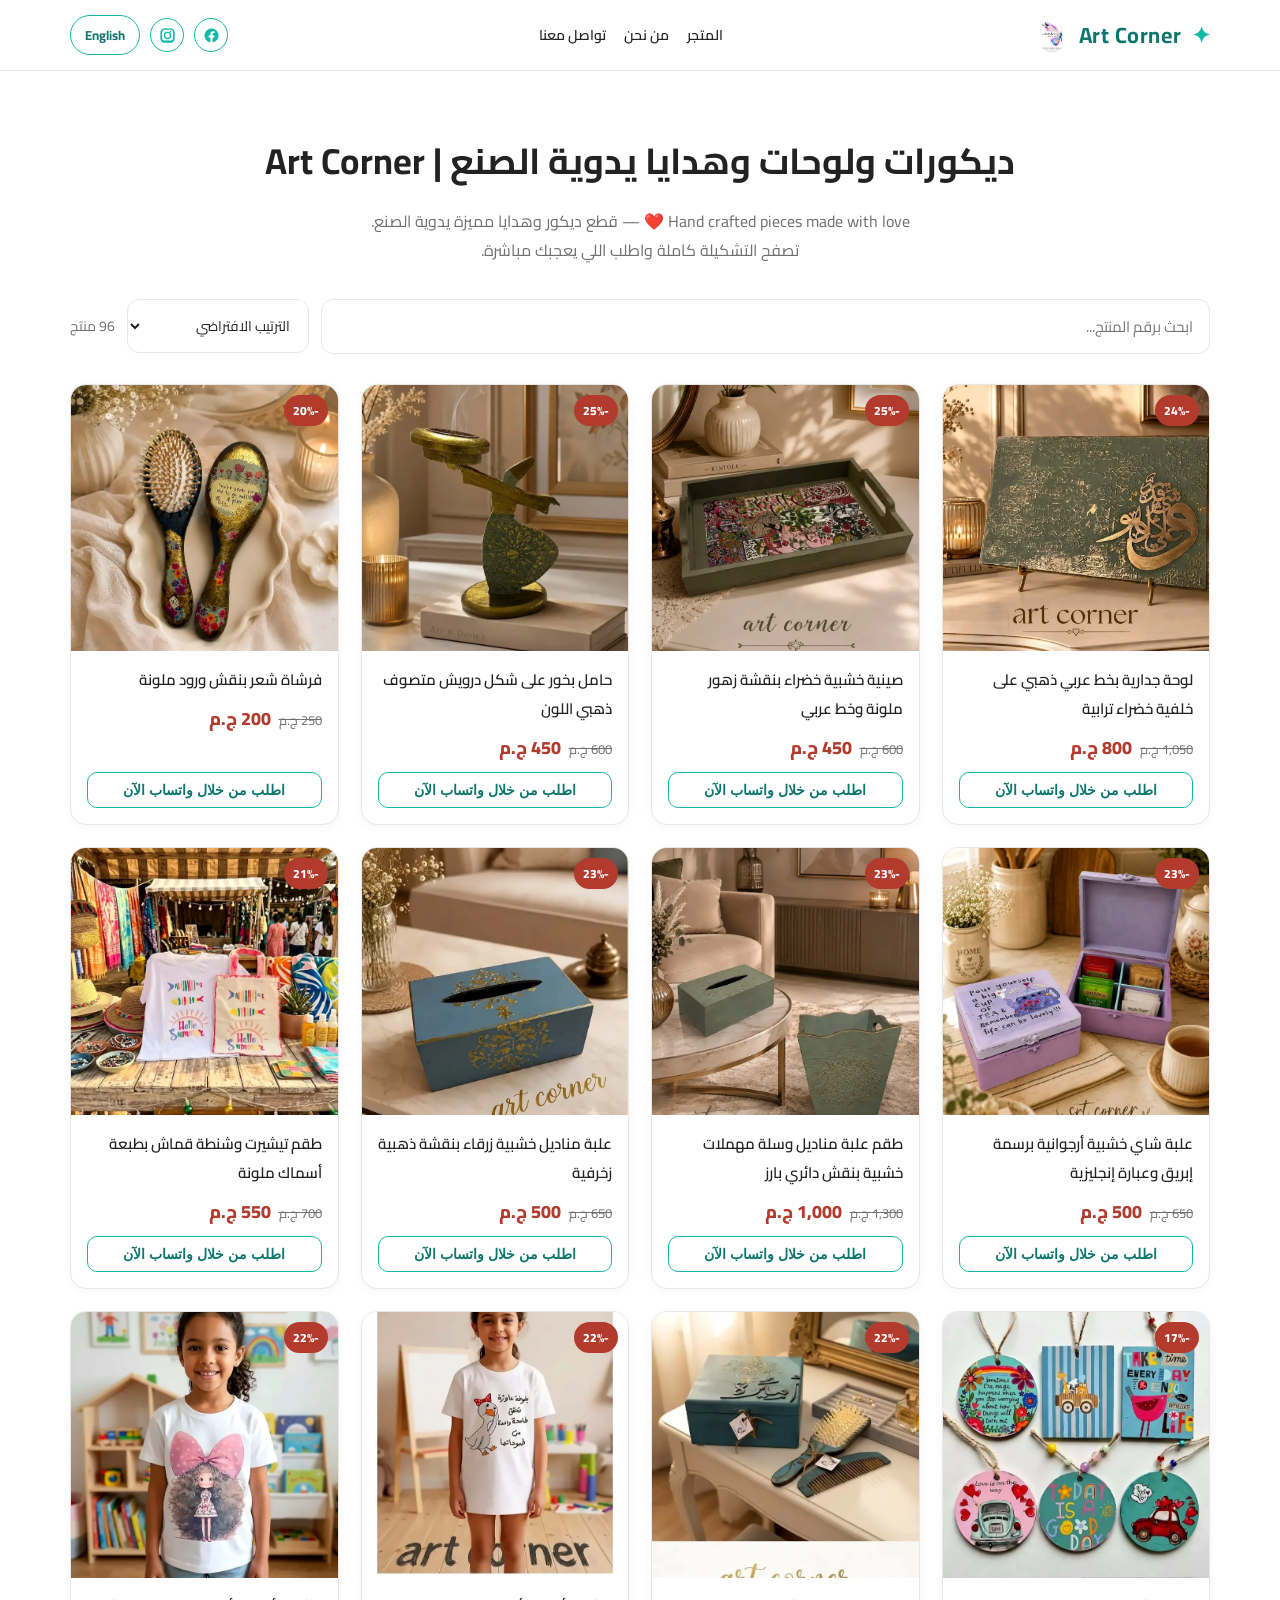
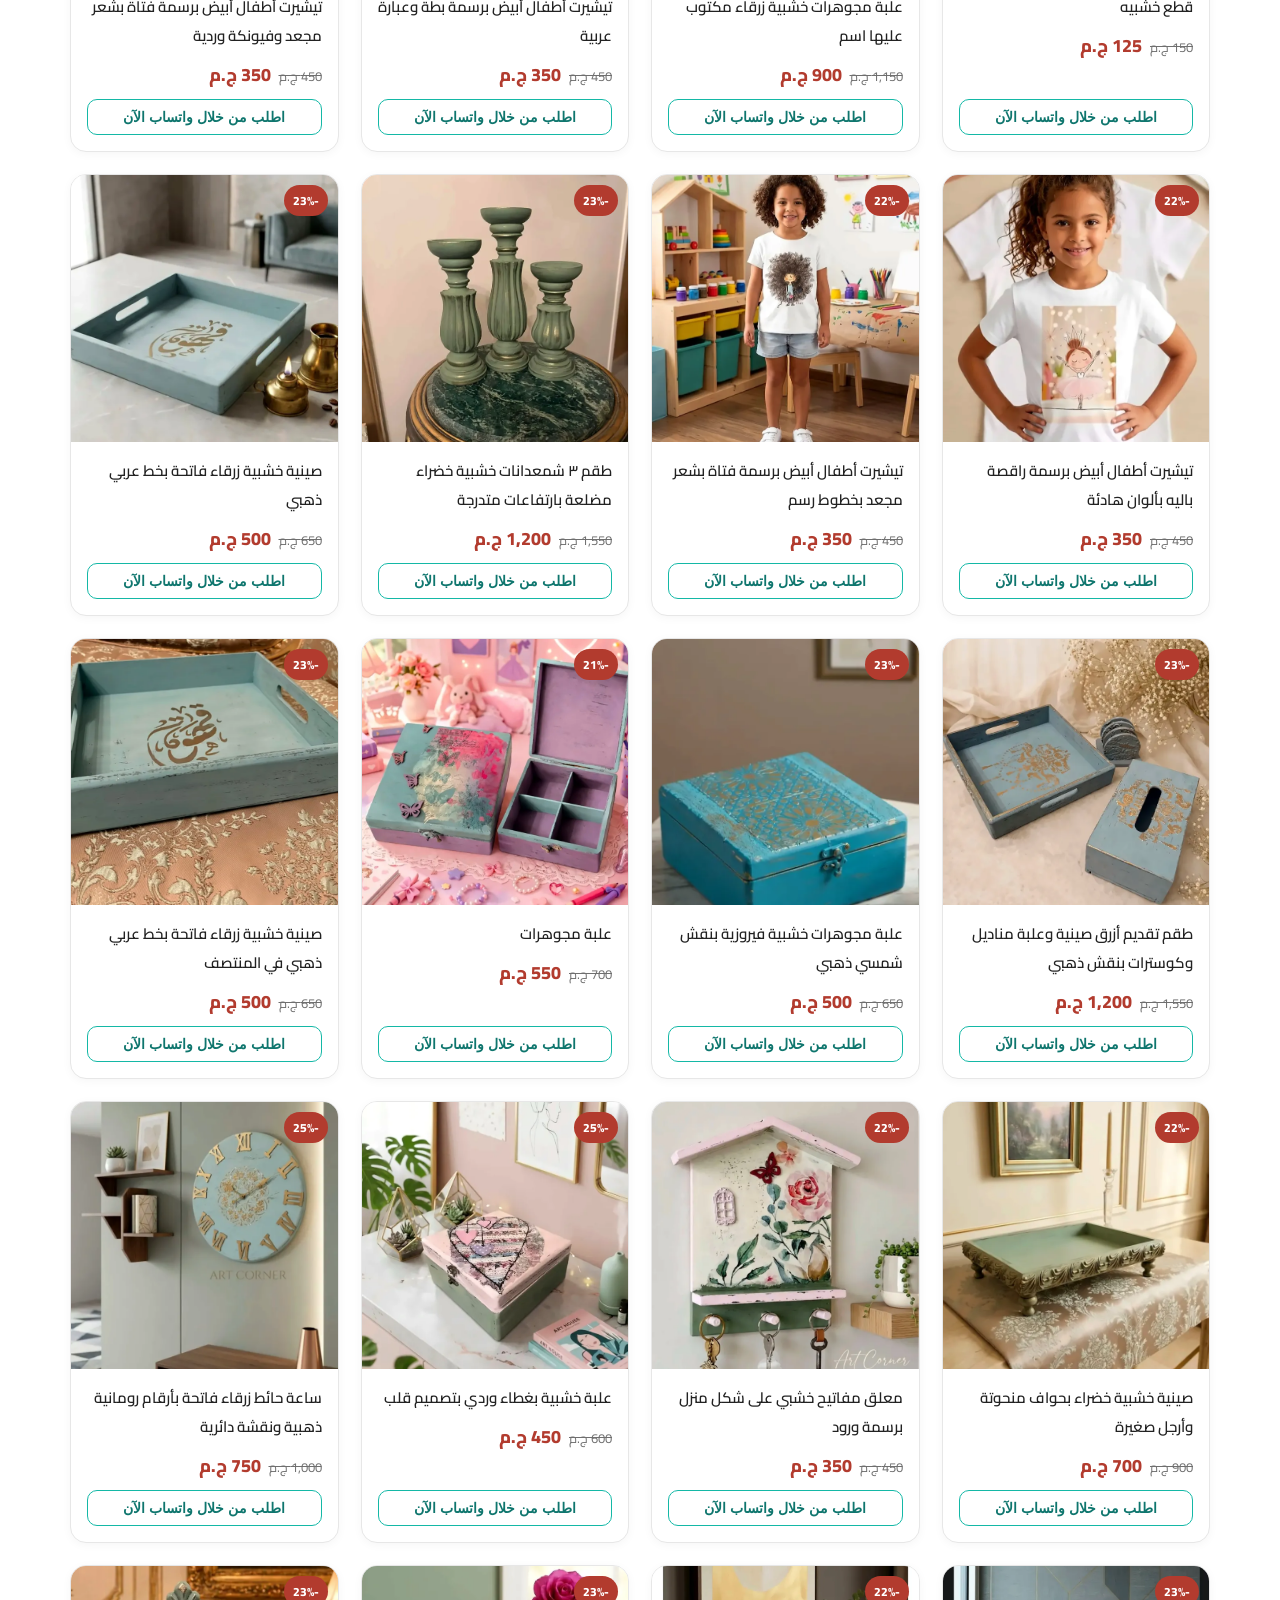
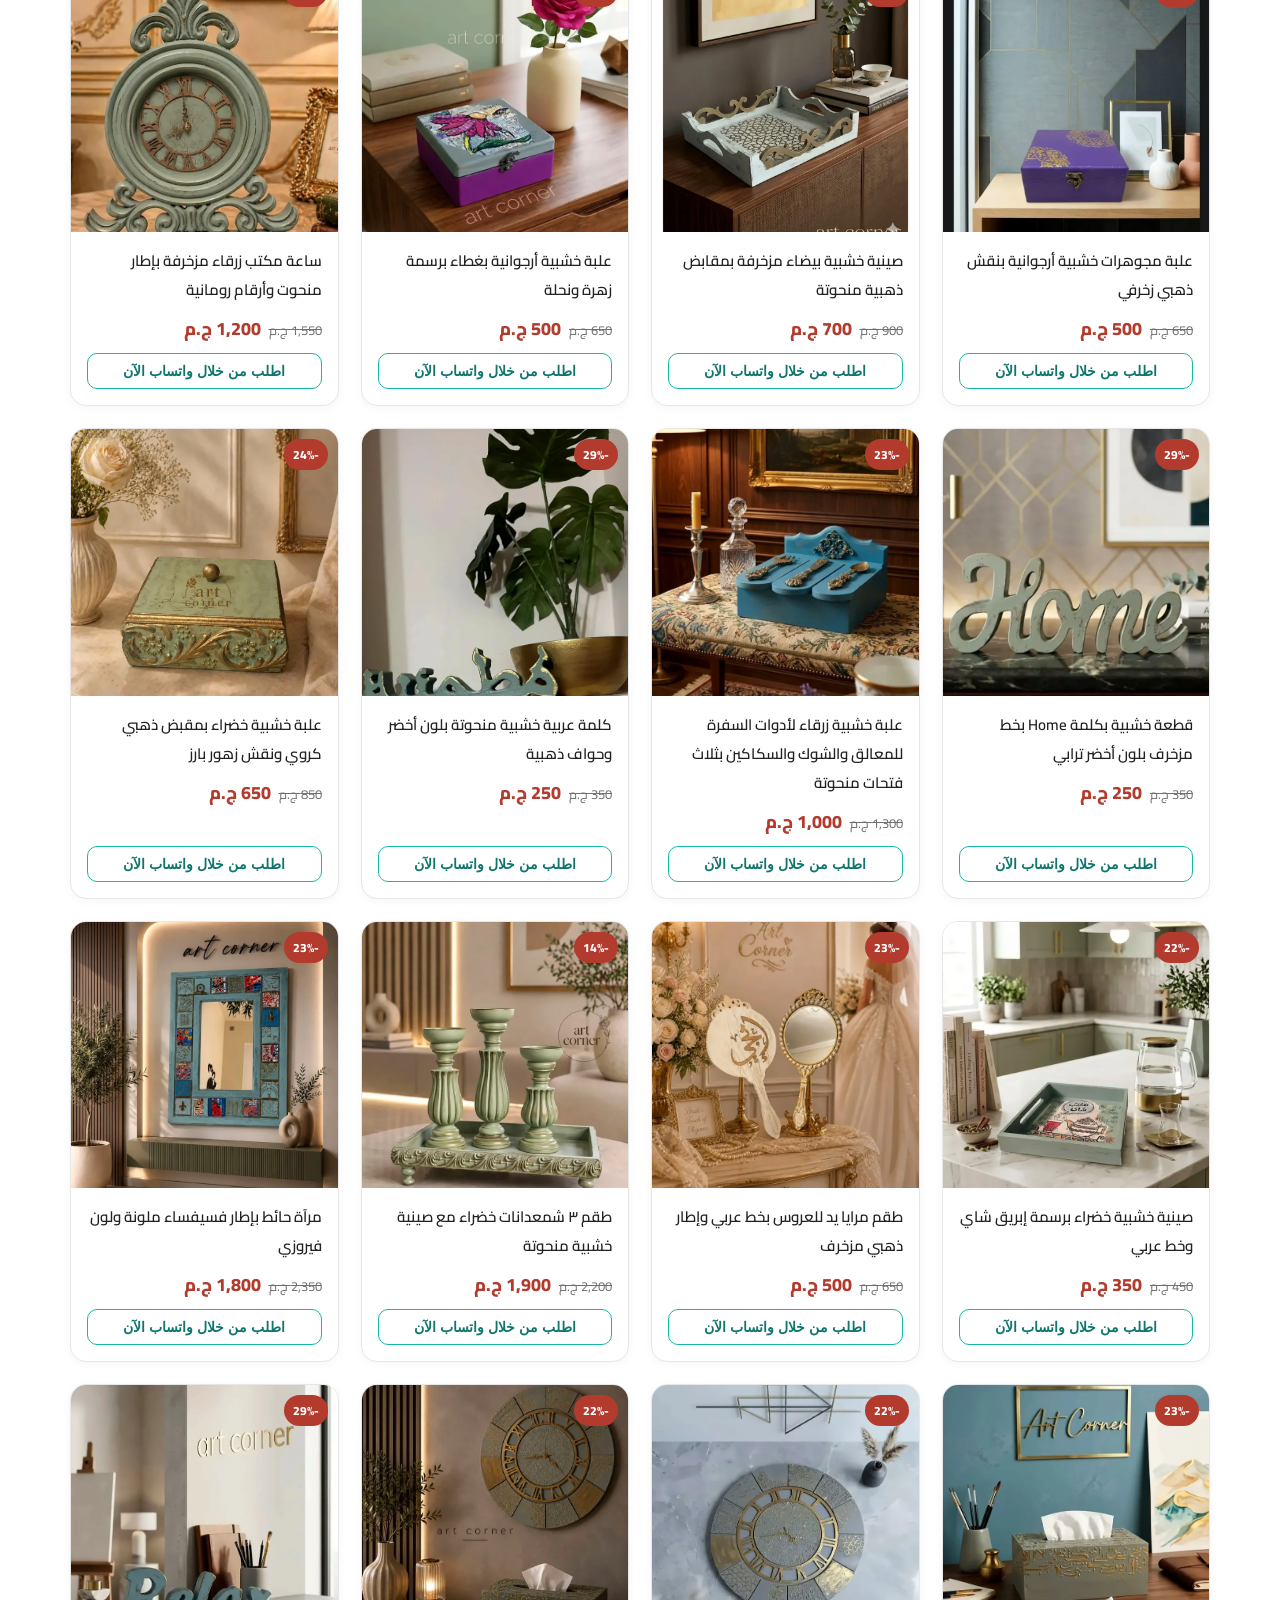
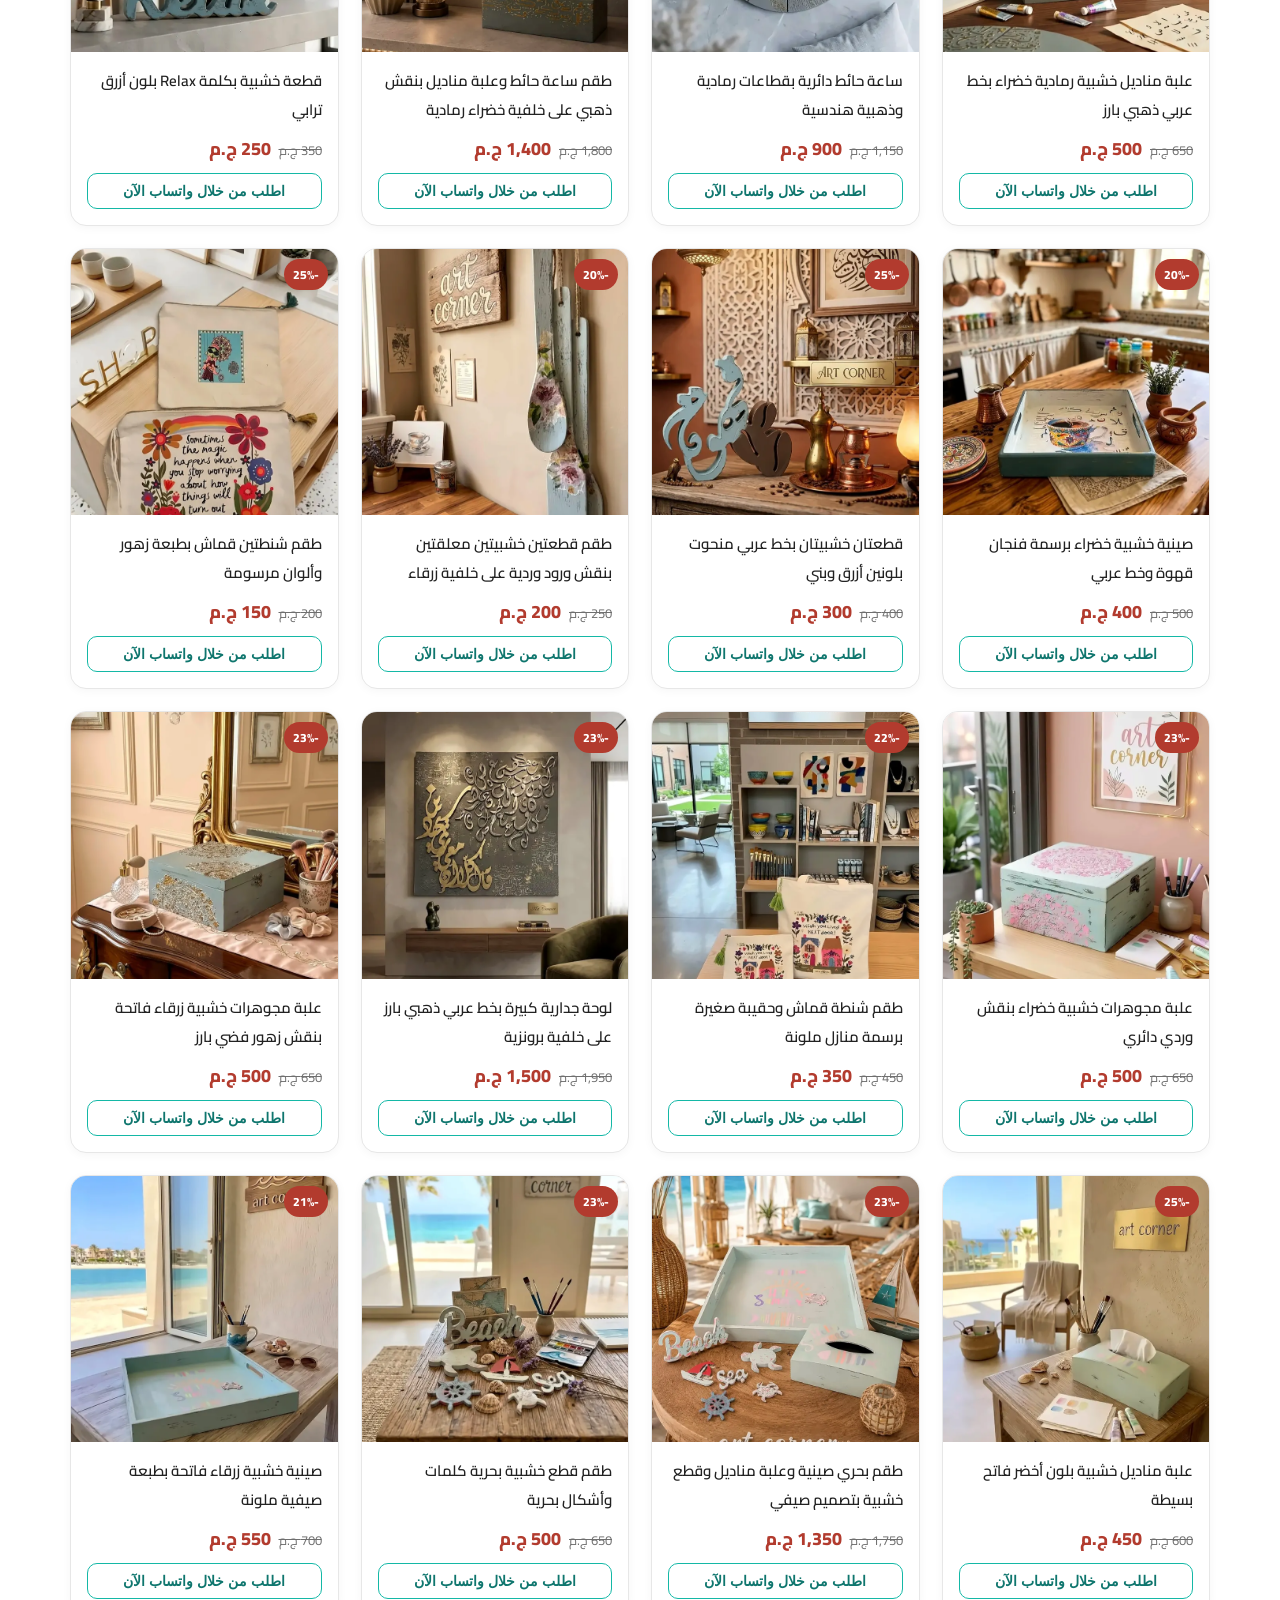
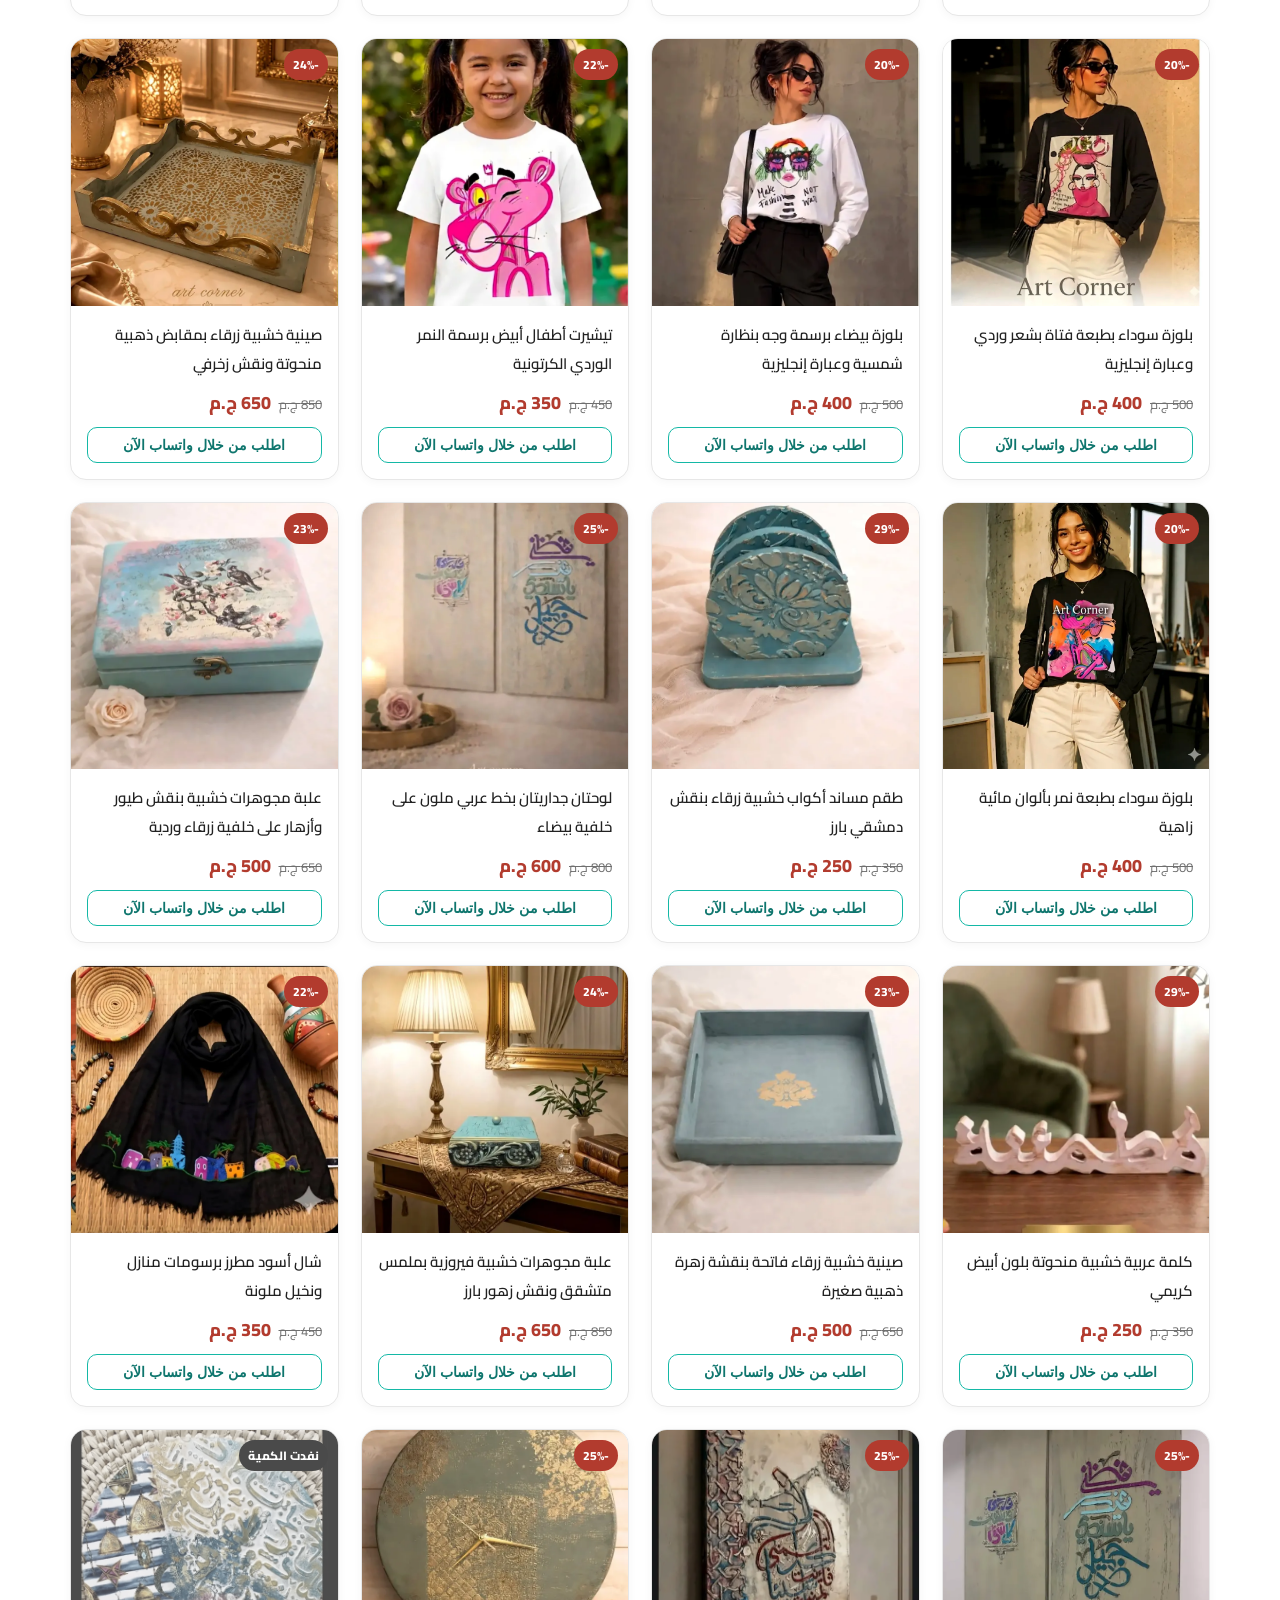
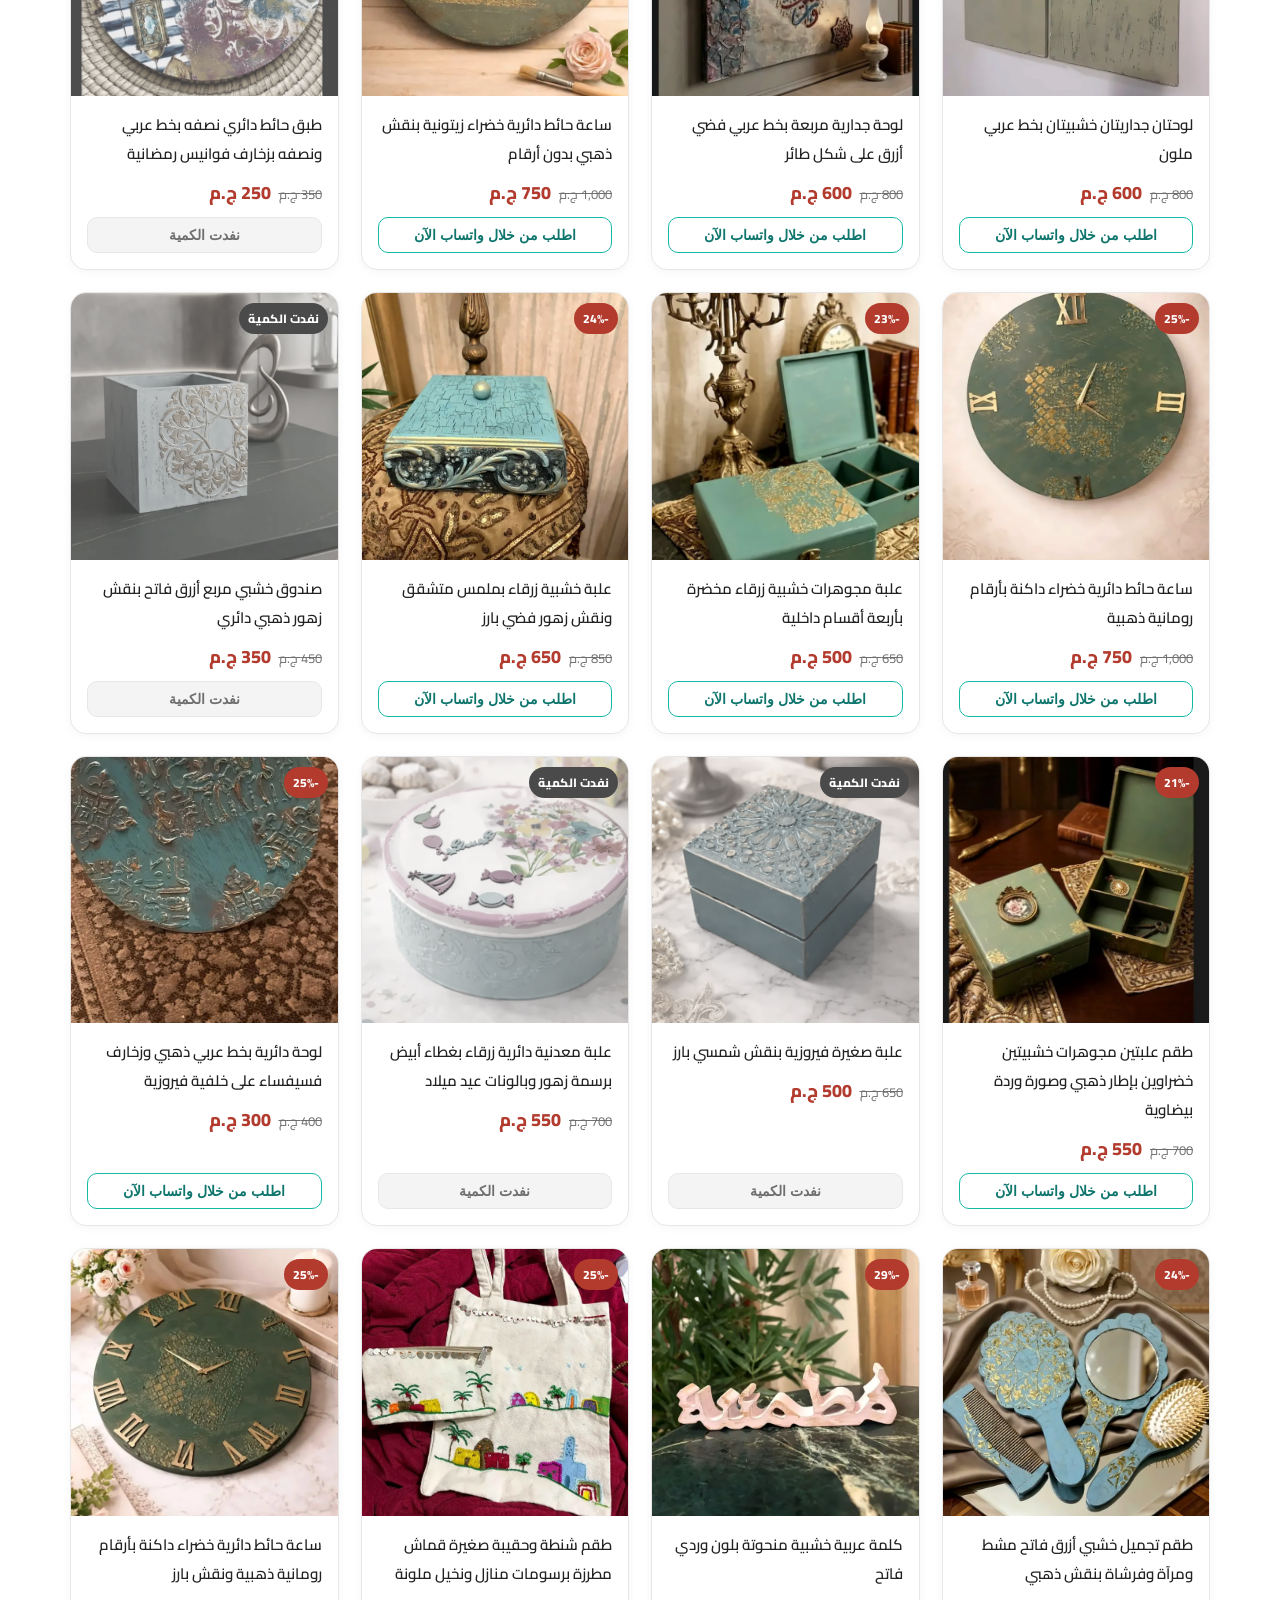
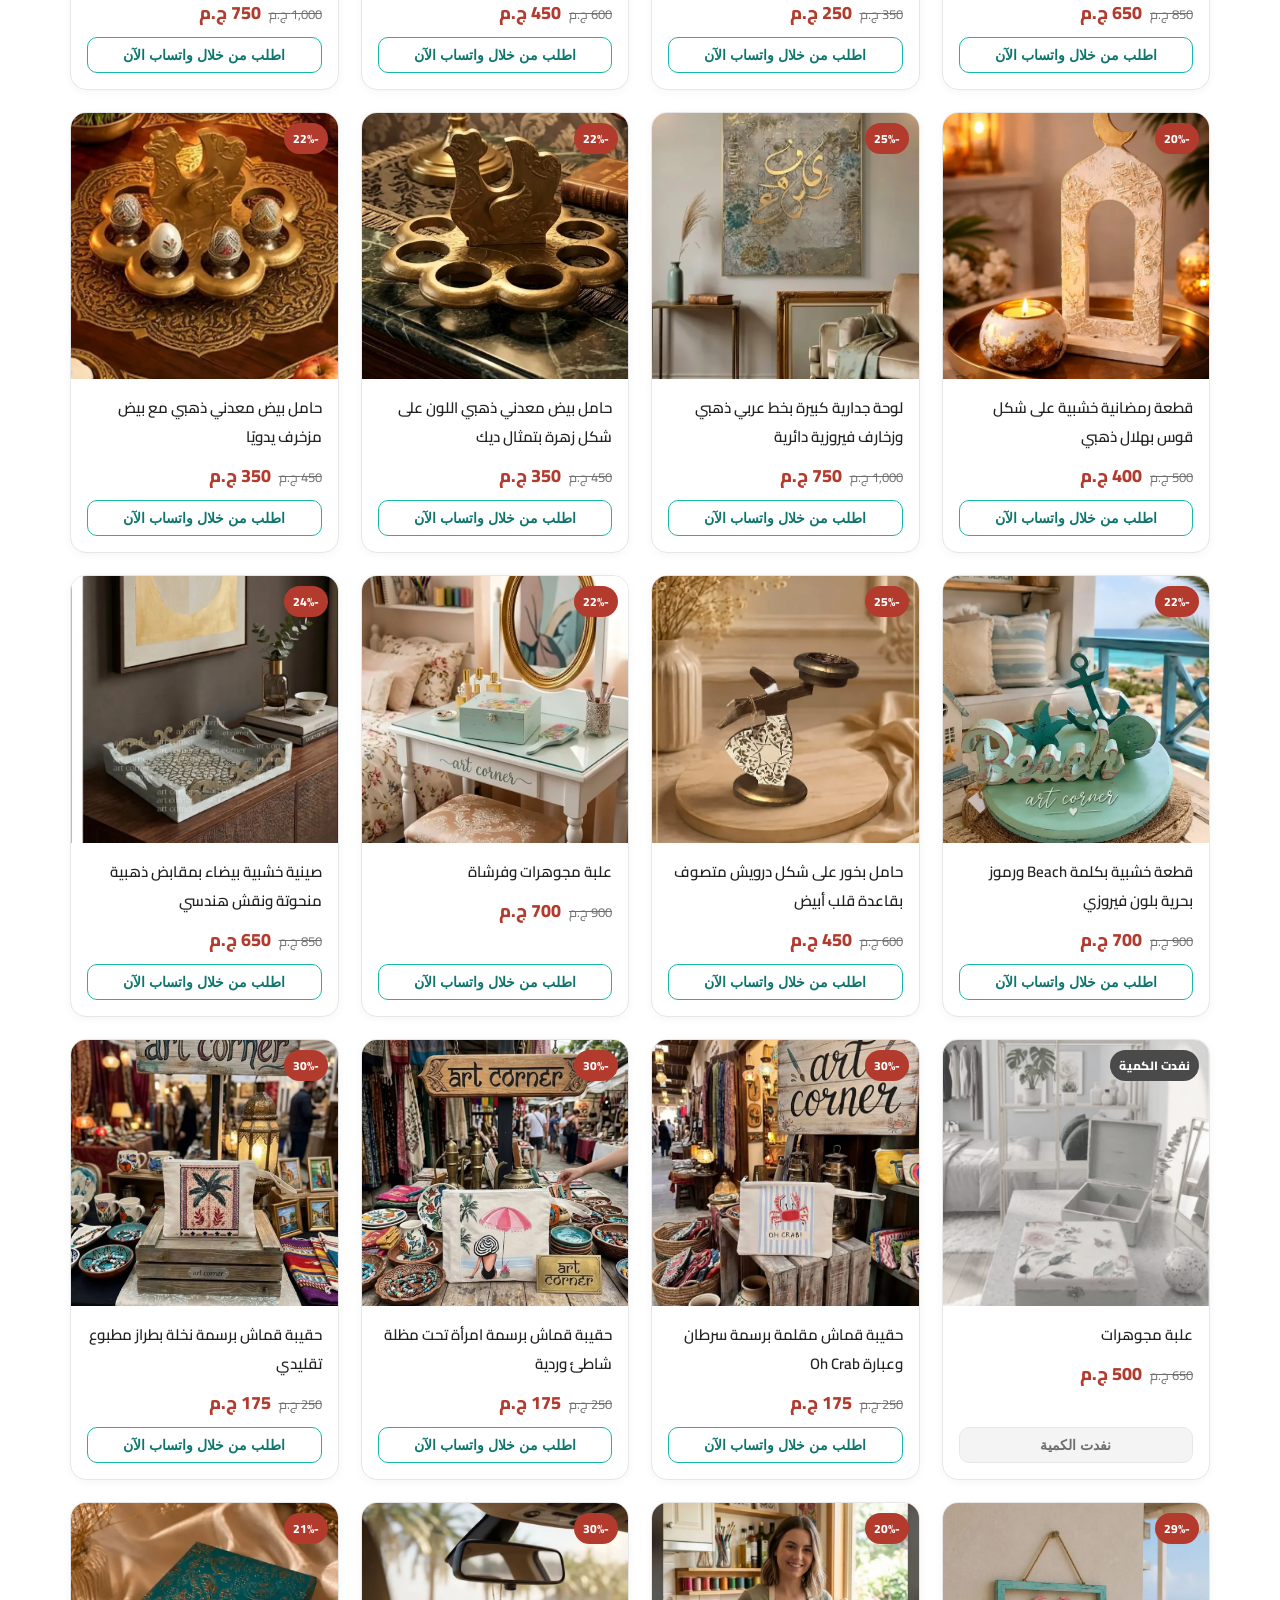
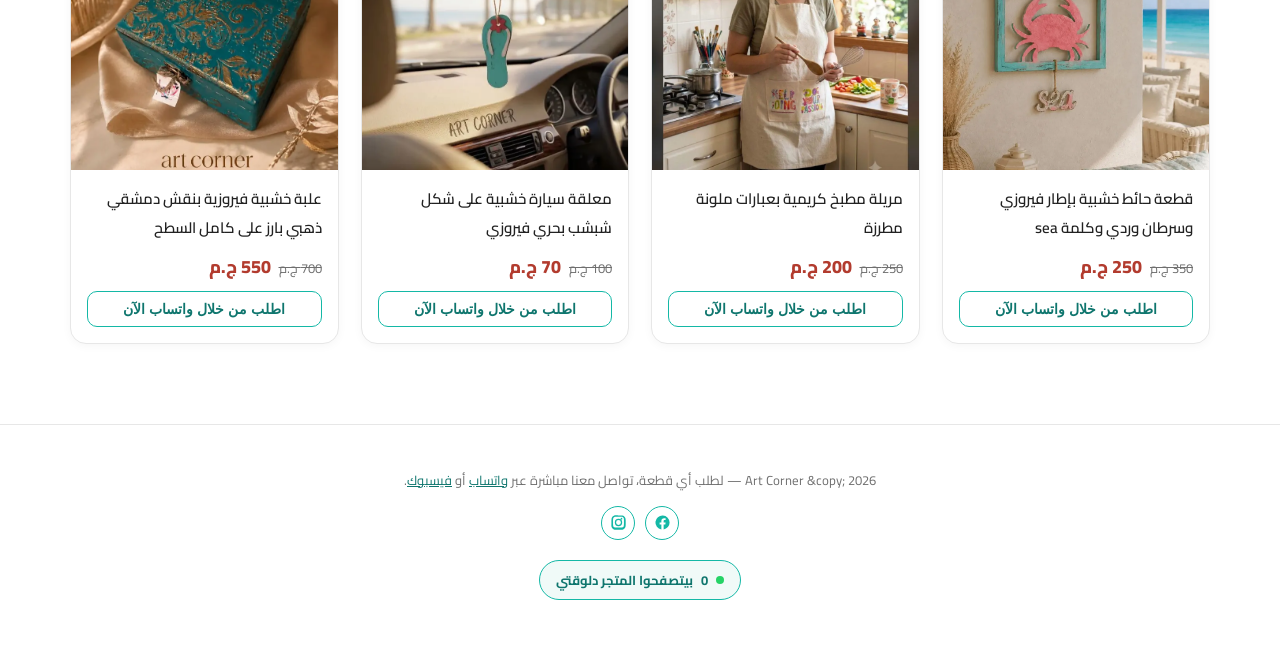
==== commit 1c87d0f8: "Remove the shopping cart entirely per Walid's request Ordering is now WhatsApp-only via the per-prod" ====
--- a/index.html
+++ b/index.html
@@ -65,26 +65,7 @@
         </a>
       </div>
       <button class="lang-btn" id="langToggleBtn" type="button">English</button>
-      <button class="cart-btn" id="cartOpenBtn" type="button">
-        🛒 <span data-i18n="cart">السلة</span> <span class="cart-badge" id="cartBadge">0</span>
-      </button>
     </div>
-  </div>
-</div>
-
-<div class="cart-overlay" id="cartOverlay"></div>
-<div class="cart-drawer" id="cartDrawer">
-  <div class="cart-header">
-    <h2 data-i18n="cartTitle">سلة المشتريات</h2>
-    <button class="cart-close" id="cartCloseBtn" type="button">✕</button>
-  </div>
-  <div class="cart-items" id="cartItems"></div>
-  <div class="cart-footer">
-    <div class="cart-total-row">
-      <span data-i18n="total">الإجمالي</span>
-      <span id="cartTotal">0 ج.م</span>
-    </div>
-    <button class="cart-checkout-btn" id="cartCheckoutBtn" type="button" data-i18n="checkout">إتمام الطلب عبر واتساب</button>
   </div>
 </div>
 
--- a/styles.css
+++ b/styles.css
@@ -405,63 +405,13 @@
   z-index: 60;
 }
 
-/* ---------- Cart ---------- */
-
-.cart-btn {
-  position: relative;
-  display: inline-flex;
-  align-items: center;
-  gap: 8px;
-  background: var(--turquoise);
-  color: #fff;
-  border: none;
-  padding: 9px 18px;
-  border-radius: 999px;
-  font-size: 14px;
-  font-weight: 600;
-  cursor: pointer;
-  font-family: inherit;
-  transition: background 0.2s ease;
-}
-
-.cart-btn:hover { background: var(--turquoise-dark); }
-
-.cart-badge {
-  background: #fff;
-  color: var(--turquoise-dark);
-  border-radius: 999px;
-  min-width: 20px;
-  height: 20px;
-  display: inline-flex;
-  align-items: center;
-  justify-content: center;
-  font-size: 12px;
-  font-weight: 800;
-  padding: 0 5px;
-}
-
-.add-cart-btn {
-  margin-top: 8px;
-  text-align: center;
-  background: var(--turquoise);
-  color: #fff;
-  border: none;
-  padding: 10px 12px;
-  border-radius: 10px;
-  font-size: 14px;
-  font-weight: 600;
-  cursor: pointer;
-  text-decoration: none;
-  transition: background 0.2s ease;
-}
-
-.add-cart-btn:hover { background: var(--turquoise-dark); }
-.add-cart-btn.added { background: #25d366; }
-.add-cart-btn:disabled {
-  background: #b3b3b3;
+.order-btn:disabled {
+  background: #f4f4f4;
+  color: var(--muted);
+  border-color: var(--line);
   cursor: not-allowed;
 }
-.add-cart-btn:disabled:hover { background: #b3b3b3; }
+.order-btn:disabled:hover { background: #f4f4f4; color: var(--muted); }
 
 .card.sold-out .thumb img {
   filter: grayscale(70%);
@@ -470,250 +420,6 @@
 
 .sold-out-badge {
   background: #4a4a4a;
-}
-
-.cart-overlay {
-  position: fixed;
-  inset: 0;
-  background: rgba(20, 20, 20, 0.45);
-  z-index: 100;
-  display: none;
-}
-
-.cart-overlay.open { display: block; }
-
-.cart-drawer {
-  position: fixed;
-  top: 0;
-  left: 0;
-  height: 100%;
-  width: min(380px, 92vw);
-  background: #fff;
-  z-index: 101;
-  transform: translateX(-105%);
-  transition: transform 0.28s ease;
-  display: flex;
-  flex-direction: column;
-  box-shadow: 8px 0 30px rgba(0,0,0,0.15);
-}
-
-.cart-drawer.open { transform: translateX(0); }
-
-.cart-header {
-  padding: 18px 20px;
-  border-bottom: 1px solid var(--line);
-  display: flex;
-  align-items: center;
-  justify-content: space-between;
-}
-
-.cart-header h2 { margin: 0; font-size: 18px; color: var(--turquoise-dark); }
-
-.cart-close {
-  background: none;
-  border: none;
-  font-size: 22px;
-  cursor: pointer;
-  color: var(--muted);
-  line-height: 1;
-}
-
-.cart-body {
-  flex: 1;
-  overflow-y: auto;
-  padding: 12px 20px 22px;
-}
-
-.cart-items { padding: 0; }
-
-.cart-item {
-  display: flex;
-  gap: 12px;
-  padding: 12px 0;
-  border-bottom: 1px solid var(--line);
-  align-items: center;
-}
-
-.cart-item img {
-  width: 56px;
-  height: 56px;
-  border-radius: 10px;
-  object-fit: cover;
-  flex-shrink: 0;
-}
-
-.cart-item-info { flex: 1; min-width: 0; }
-.cart-item-name { font-size: 14px; font-weight: 600; color: var(--ink); }
-.cart-item-price { font-size: 13px; color: var(--muted); margin-top: 2px; }
-
-.cart-item-qty {
-  display: flex;
-  align-items: center;
-  gap: 8px;
-  margin-top: 6px;
-}
-
-.cart-item-qty button {
-  width: 24px;
-  height: 24px;
-  border-radius: 6px;
-  border: 1px solid var(--line);
-  background: #fff;
-  cursor: pointer;
-  font-size: 14px;
-  line-height: 1;
-}
-
-.cart-item-remove {
-  background: none;
-  border: none;
-  color: var(--sale);
-  font-size: 13px;
-  cursor: pointer;
-  text-decoration: underline;
-  padding: 0;
-}
-
-.cart-empty {
-  text-align: center;
-  color: var(--muted);
-  padding: 60px 10px;
-  font-size: 14px;
-}
-
-.cart-footer {
-  padding: 16px 20px 22px;
-  border-top: 1px solid var(--line);
-}
-
-.cart-total-row {
-  display: flex;
-  justify-content: space-between;
-  font-size: 16px;
-  font-weight: 700;
-  color: var(--ink);
-  margin-bottom: 14px;
-}
-
-.cart-checkout-btn {
-  display: block;
-  width: 100%;
-  text-align: center;
-  background: var(--turquoise-dark);
-  color: #fff;
-  border: none;
-  padding: 13px;
-  border-radius: 12px;
-  font-size: 15px;
-  font-weight: 700;
-  cursor: pointer;
-  text-decoration: none;
-}
-
-.cart-checkout-btn:hover { background: #0b7a70; }
-.cart-checkout-btn:disabled { opacity: 0.5; cursor: not-allowed; }
-
-/* ---------- Checkout: shipping summary + address form ---------- */
-
-.cart-summary {
-  border-top: 1px solid var(--line);
-  border-bottom: 1px solid var(--line);
-  padding: 14px 2px;
-  margin: 6px 0 18px;
-}
-
-.cart-row {
-  display: flex;
-  justify-content: space-between;
-  font-size: 14px;
-  color: var(--muted);
-  padding: 4px 0;
-}
-
-.cart-row-total {
-  font-size: 16px;
-  font-weight: 800;
-  color: var(--ink);
-  padding-top: 8px;
-  margin-top: 4px;
-  border-top: 1px dashed var(--line);
-}
-
-.checkout-form {
-  display: flex;
-  flex-direction: column;
-  gap: 12px;
-}
-
-.checkout-form label {
-  display: flex;
-  flex-direction: column;
-  gap: 5px;
-  font-size: 13px;
-  font-weight: 700;
-  color: var(--muted);
-}
-
-.checkout-form input,
-.checkout-form select,
-.checkout-form textarea {
-  width: 100%;
-  padding: 11px 13px;
-  border-radius: 10px;
-  border: 1px solid var(--line);
-  font-family: inherit;
-  font-size: 14px;
-  color: var(--ink);
-  background: #fff;
-}
-
-.checkout-form textarea { min-height: 64px; resize: vertical; }
-
-.checkout-form input:focus,
-.checkout-form select:focus,
-.checkout-form textarea:focus {
-  outline: none;
-  border-color: var(--turquoise);
-}
-
-.checkout-error {
-  background: #fdecea;
-  color: var(--sale);
-  border: 1px solid #f3c6c2;
-  border-radius: 10px;
-  padding: 10px 14px;
-  font-size: 13px;
-  font-weight: 700;
-}
-
-.payment-note {
-  background: #f3f9f8;
-  border: 1px solid var(--line);
-  border-radius: 10px;
-  padding: 10px 14px;
-  font-size: 13px;
-  font-weight: 700;
-  color: var(--turquoise-dark);
-  text-align: center;
-}
-
-.checkout-success {
-  text-align: center;
-  padding: 40px 10px;
-}
-
-.checkout-success-title {
-  font-size: 18px;
-  font-weight: 800;
-  color: var(--turquoise-dark);
-  margin-bottom: 12px;
-}
-
-.checkout-success-body {
-  font-size: 14px;
-  color: var(--ink);
-  line-height: 1.9;
-  margin-bottom: 22px;
 }
 
 /* ---------- Product image lightbox (click-to-zoom) ---------- */
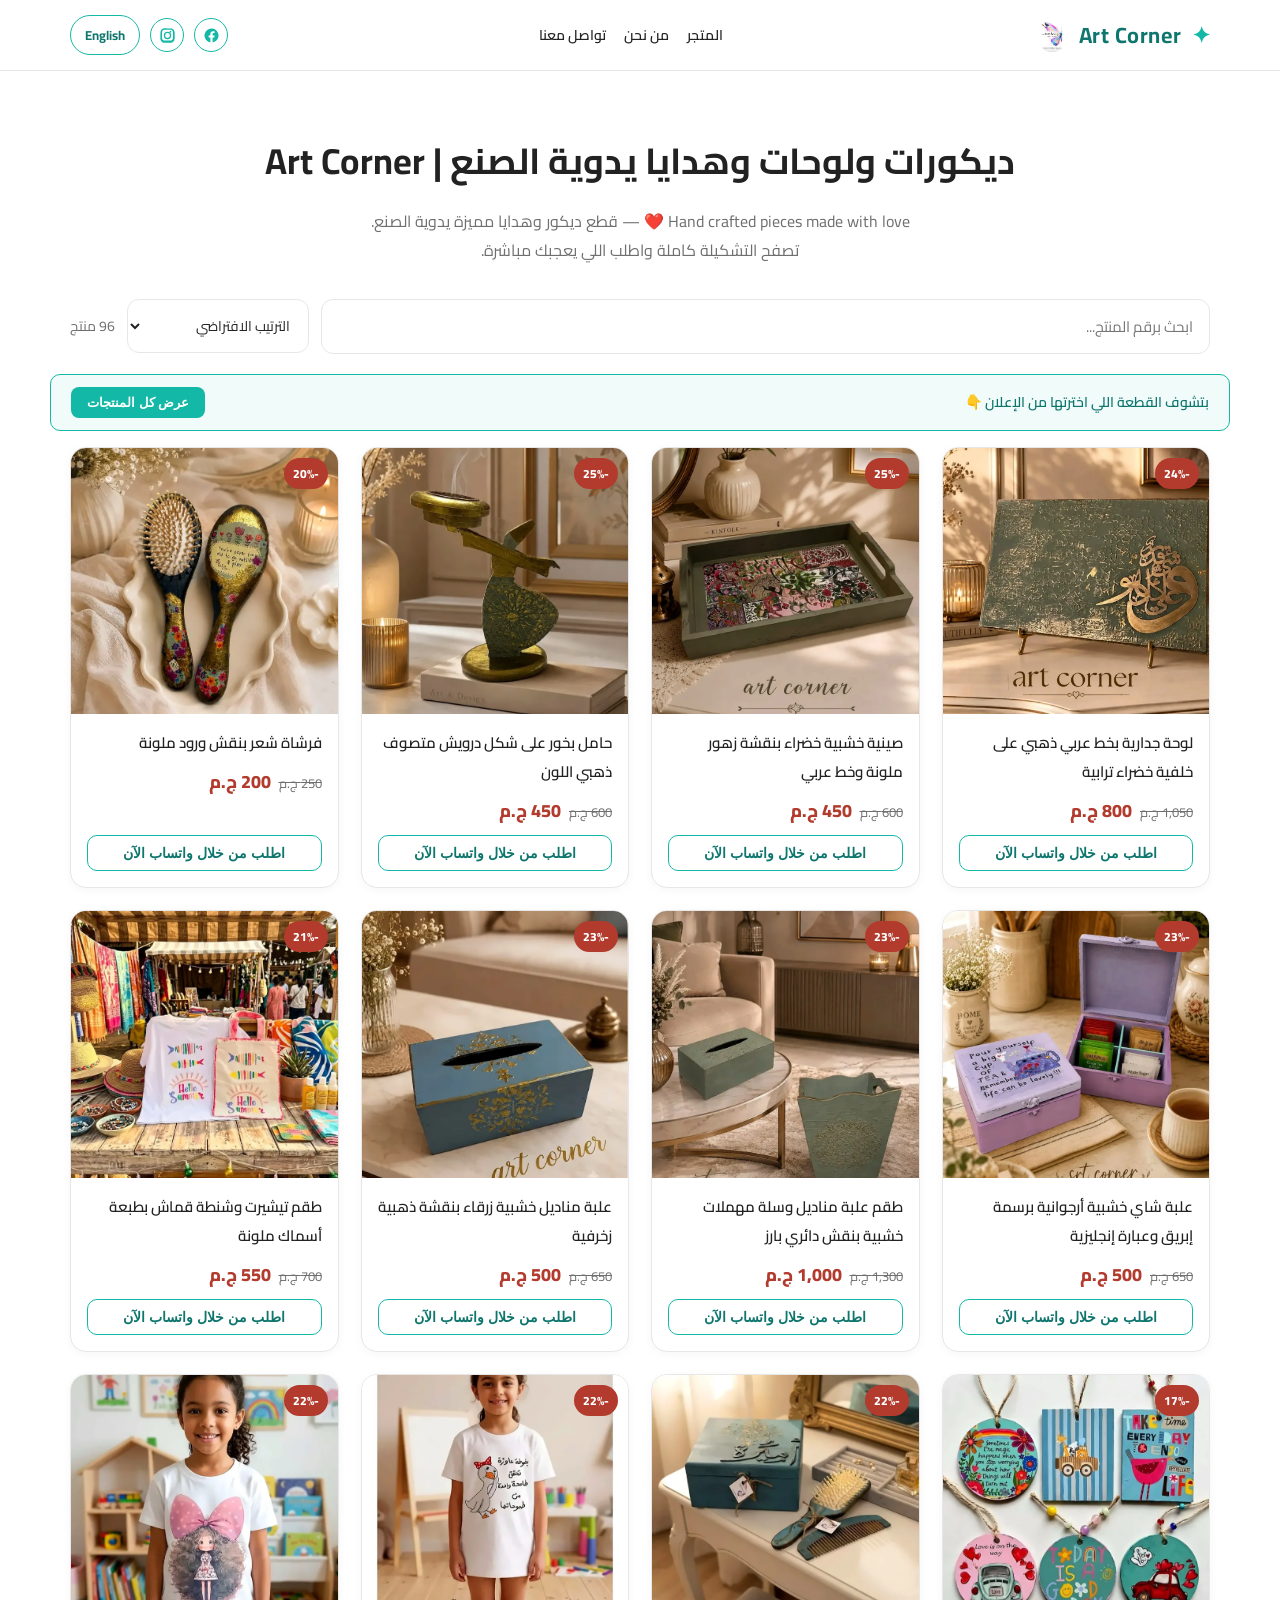
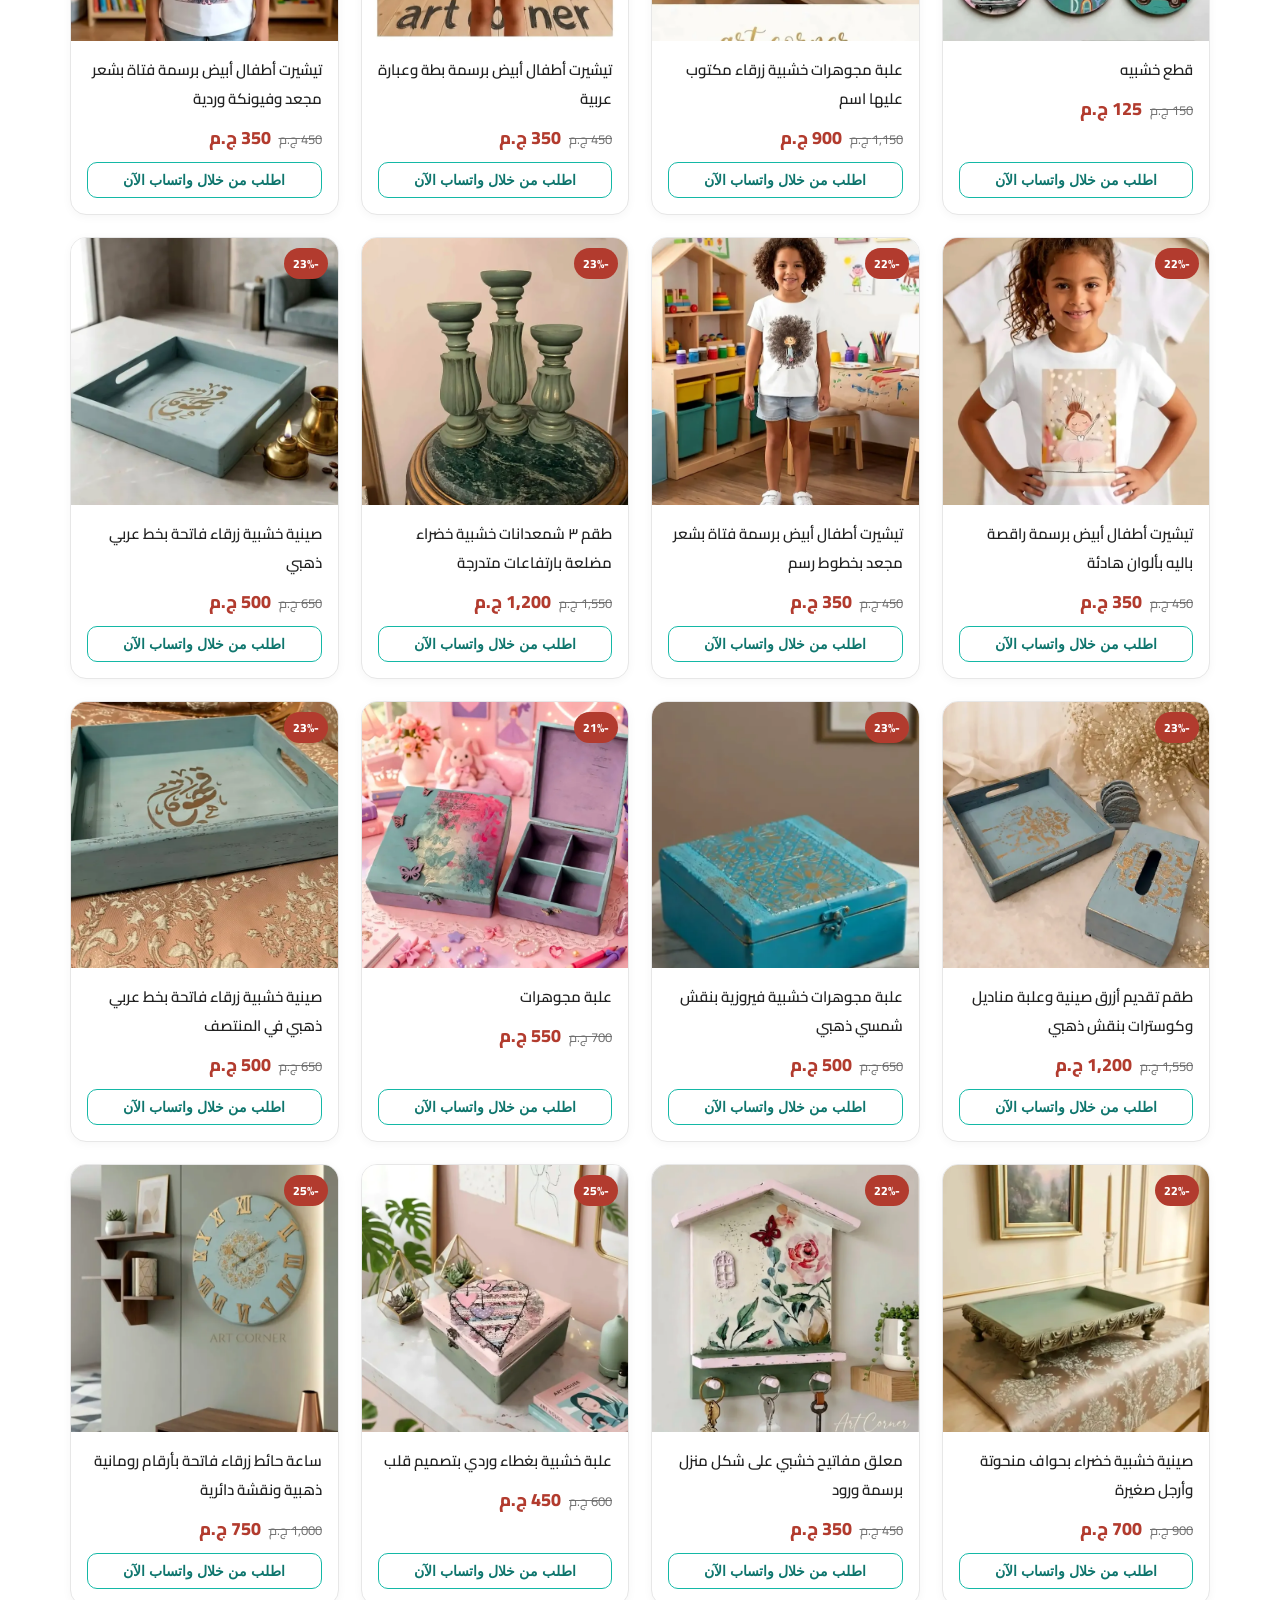
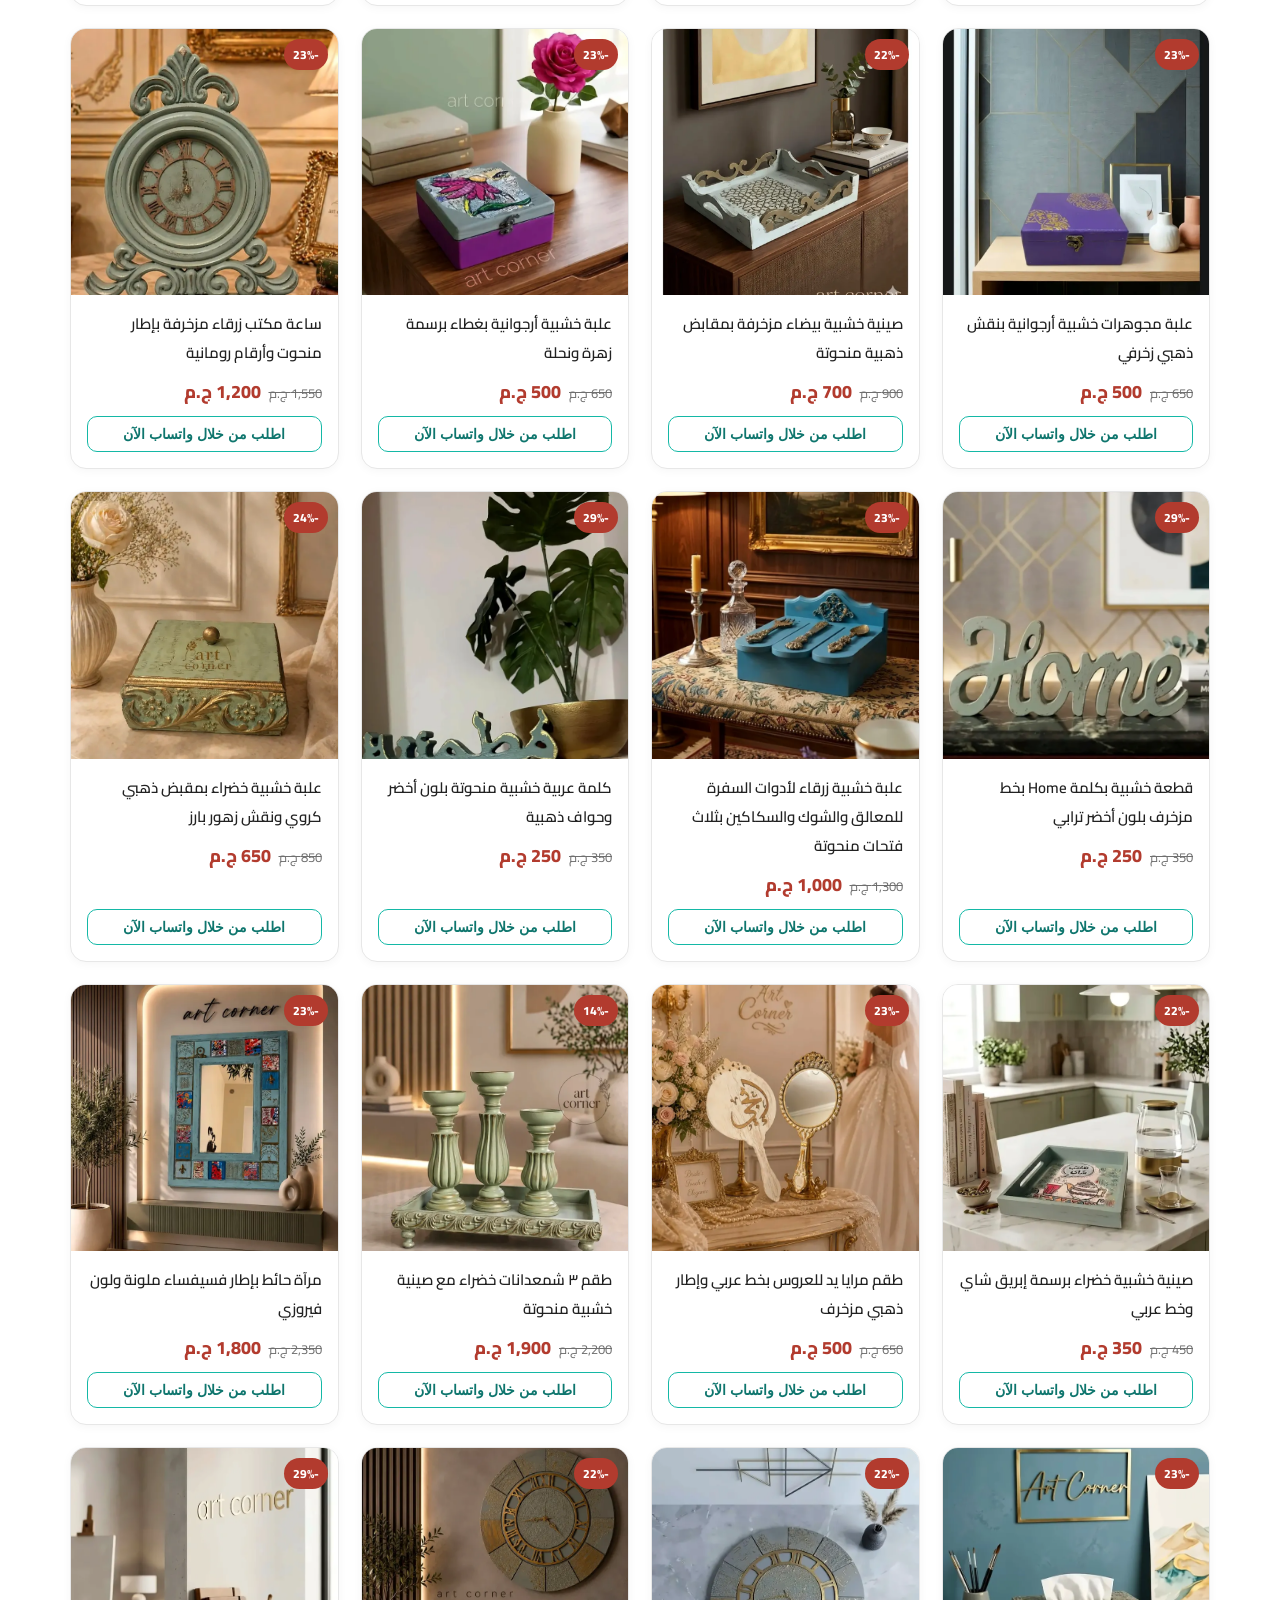
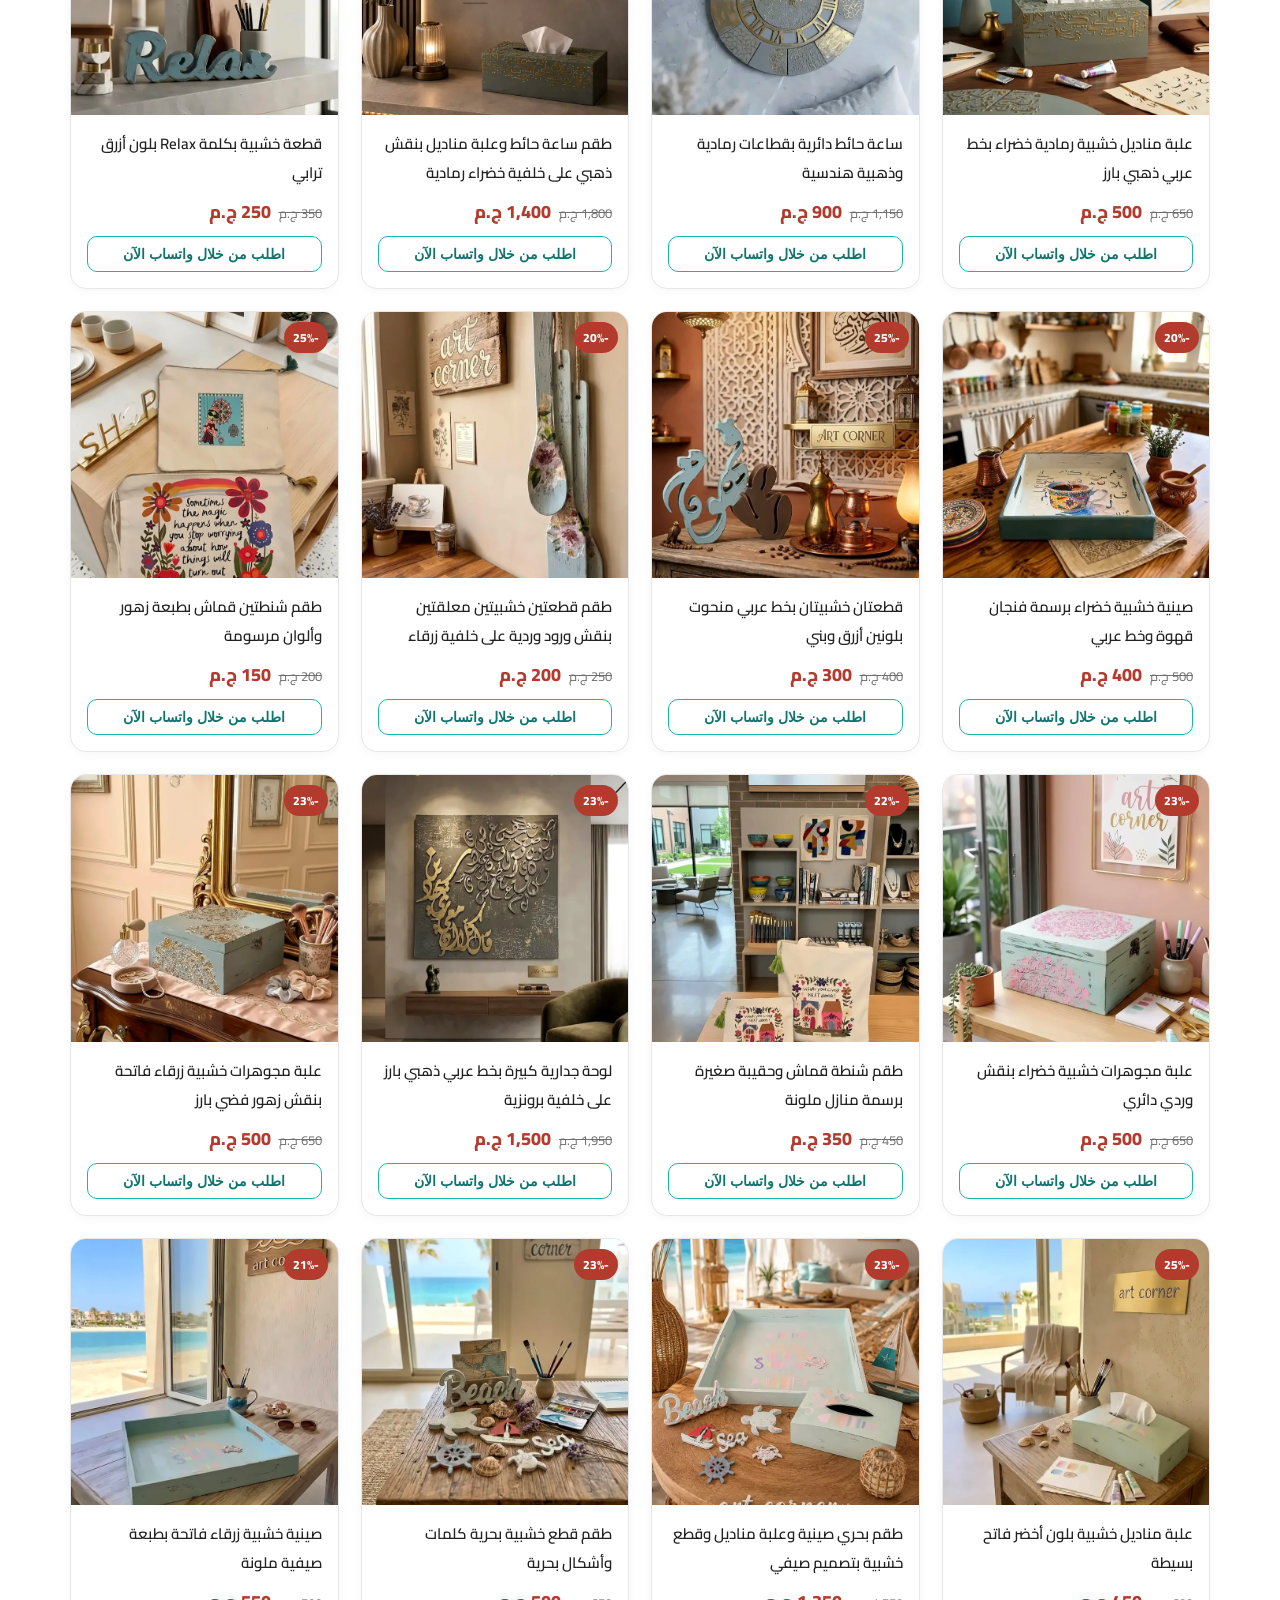
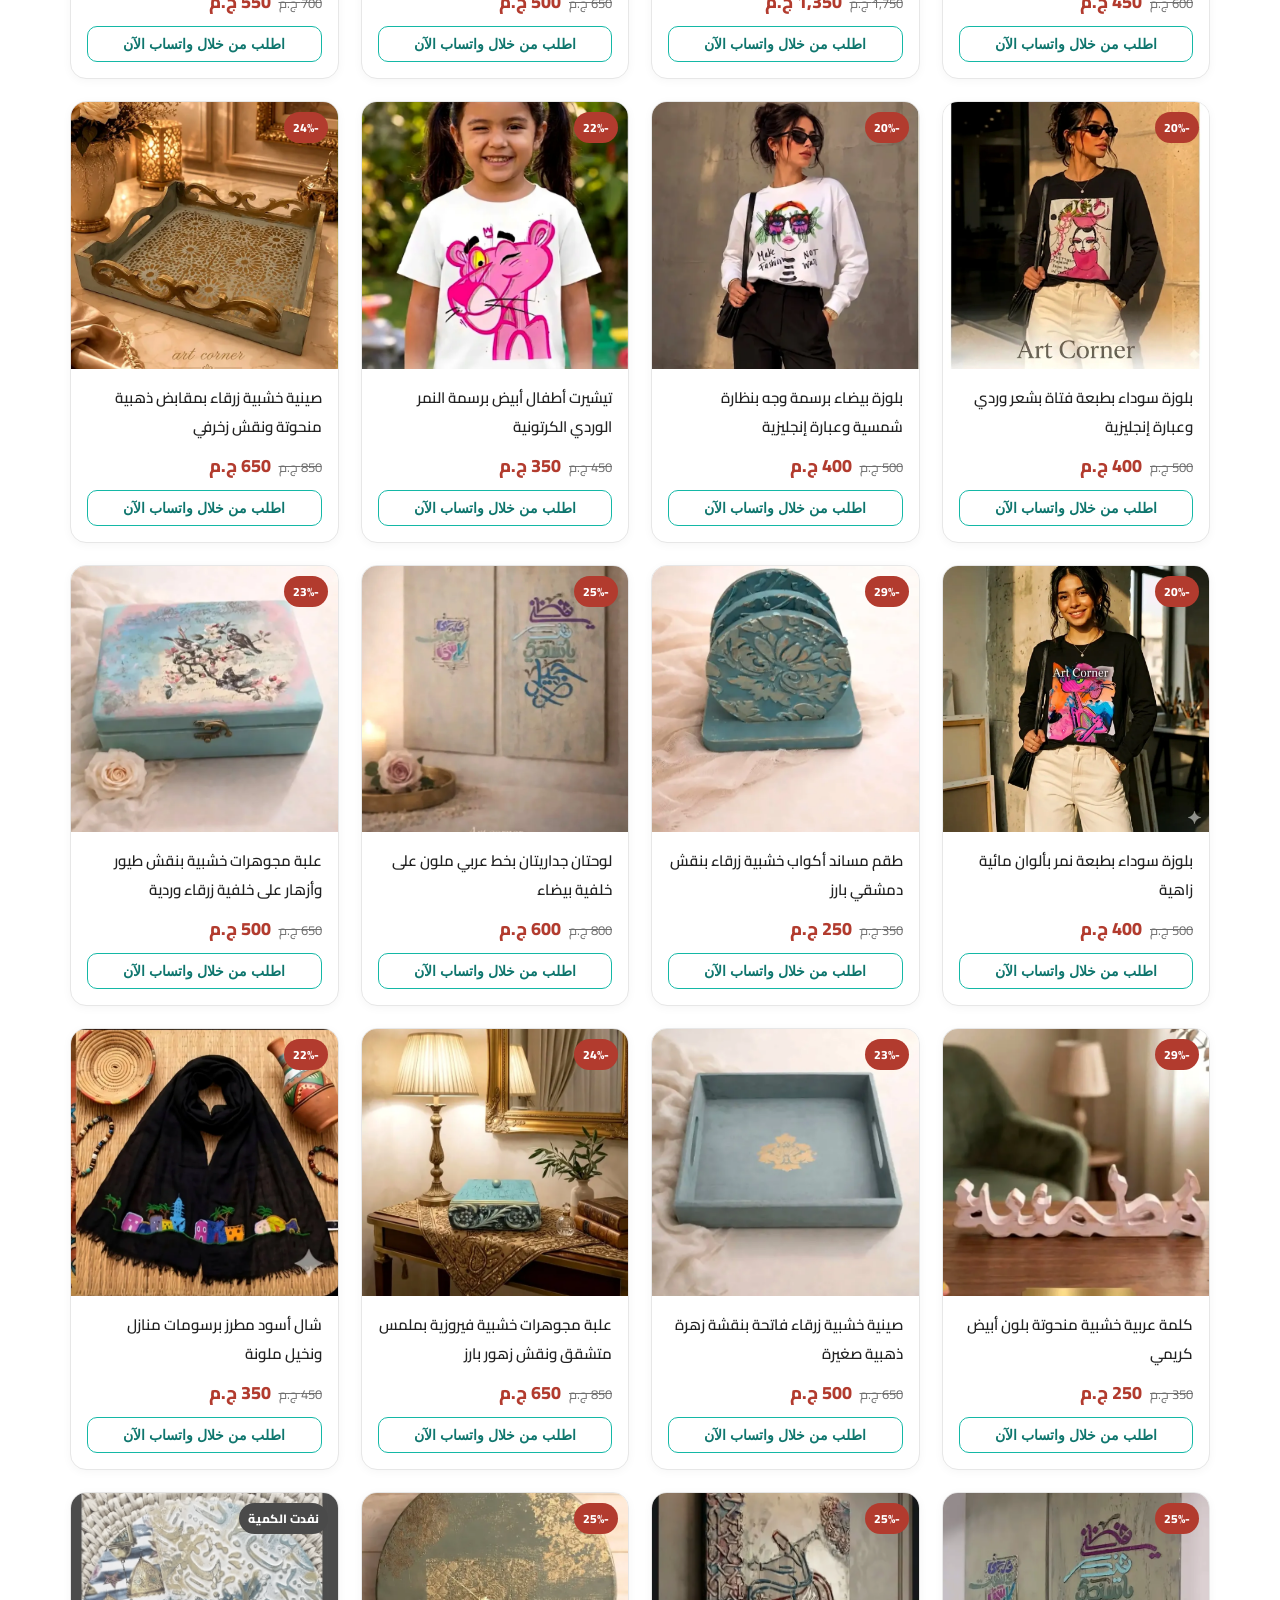
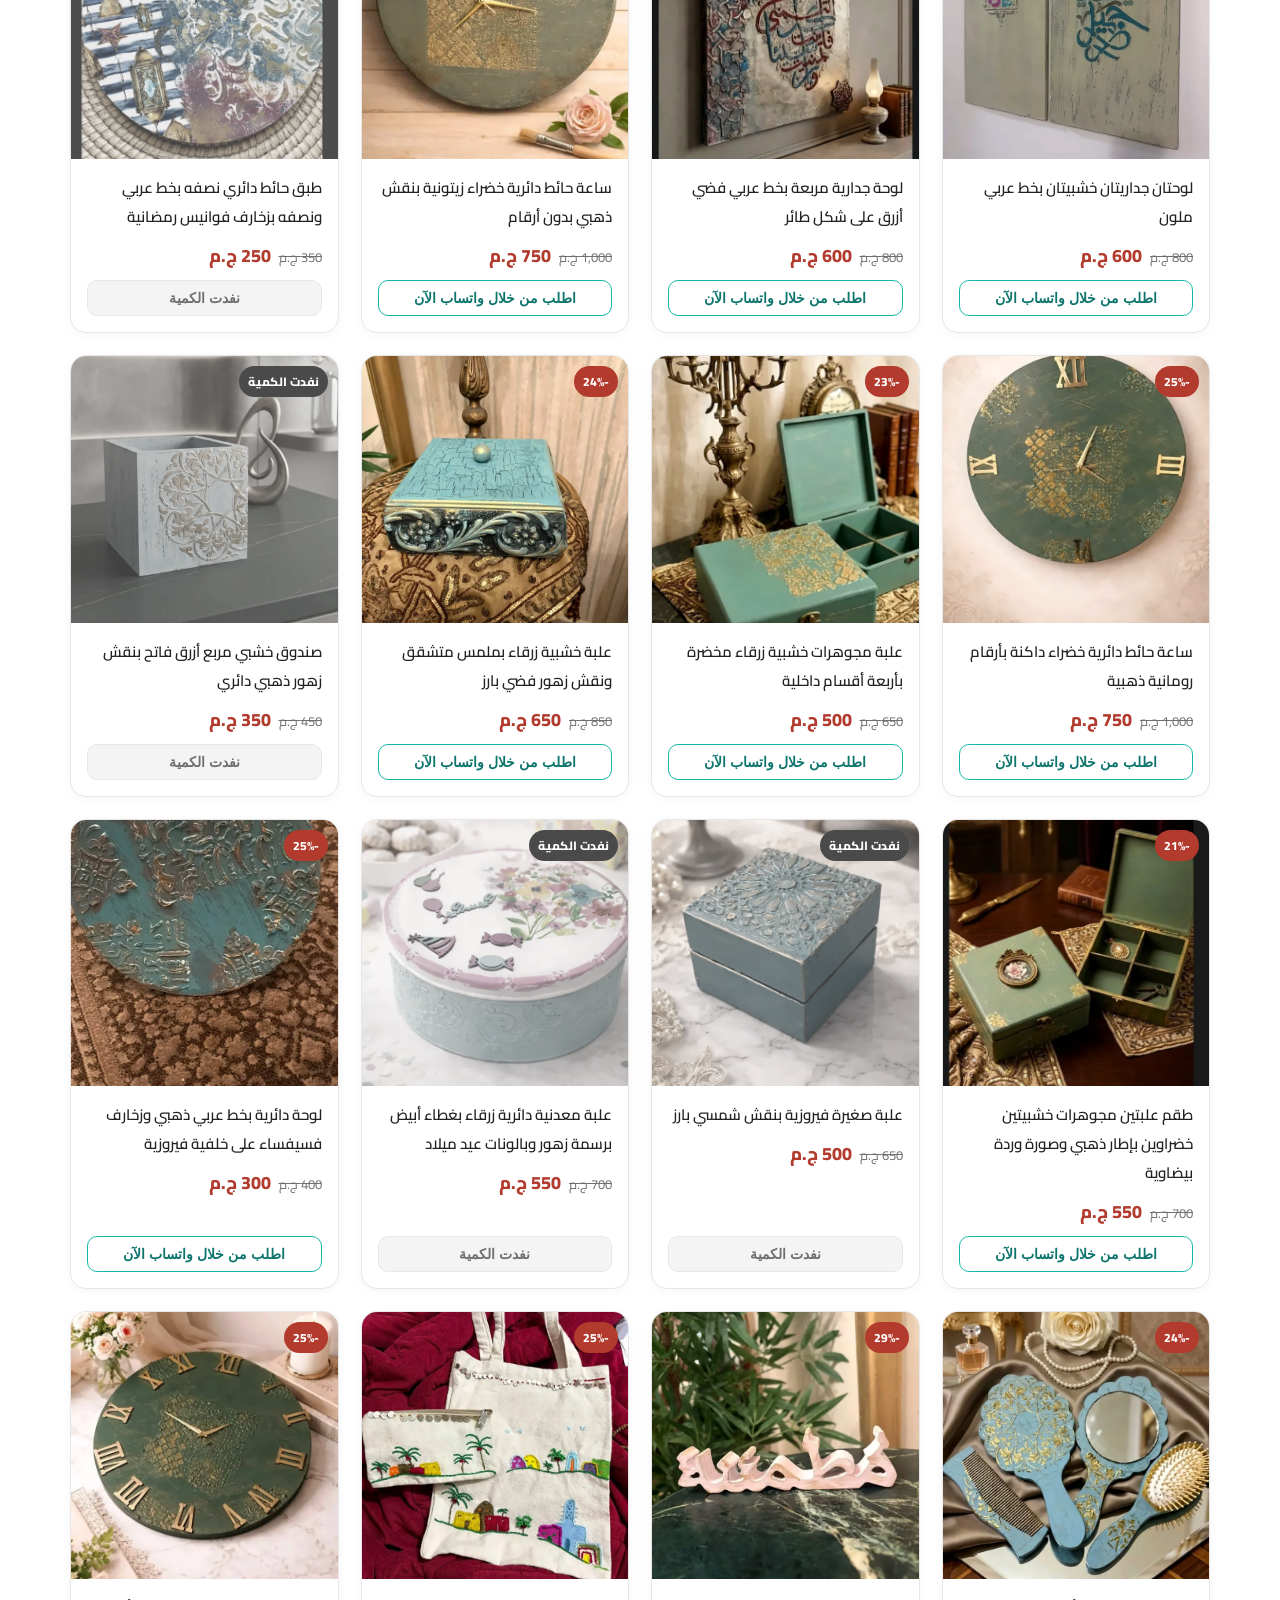
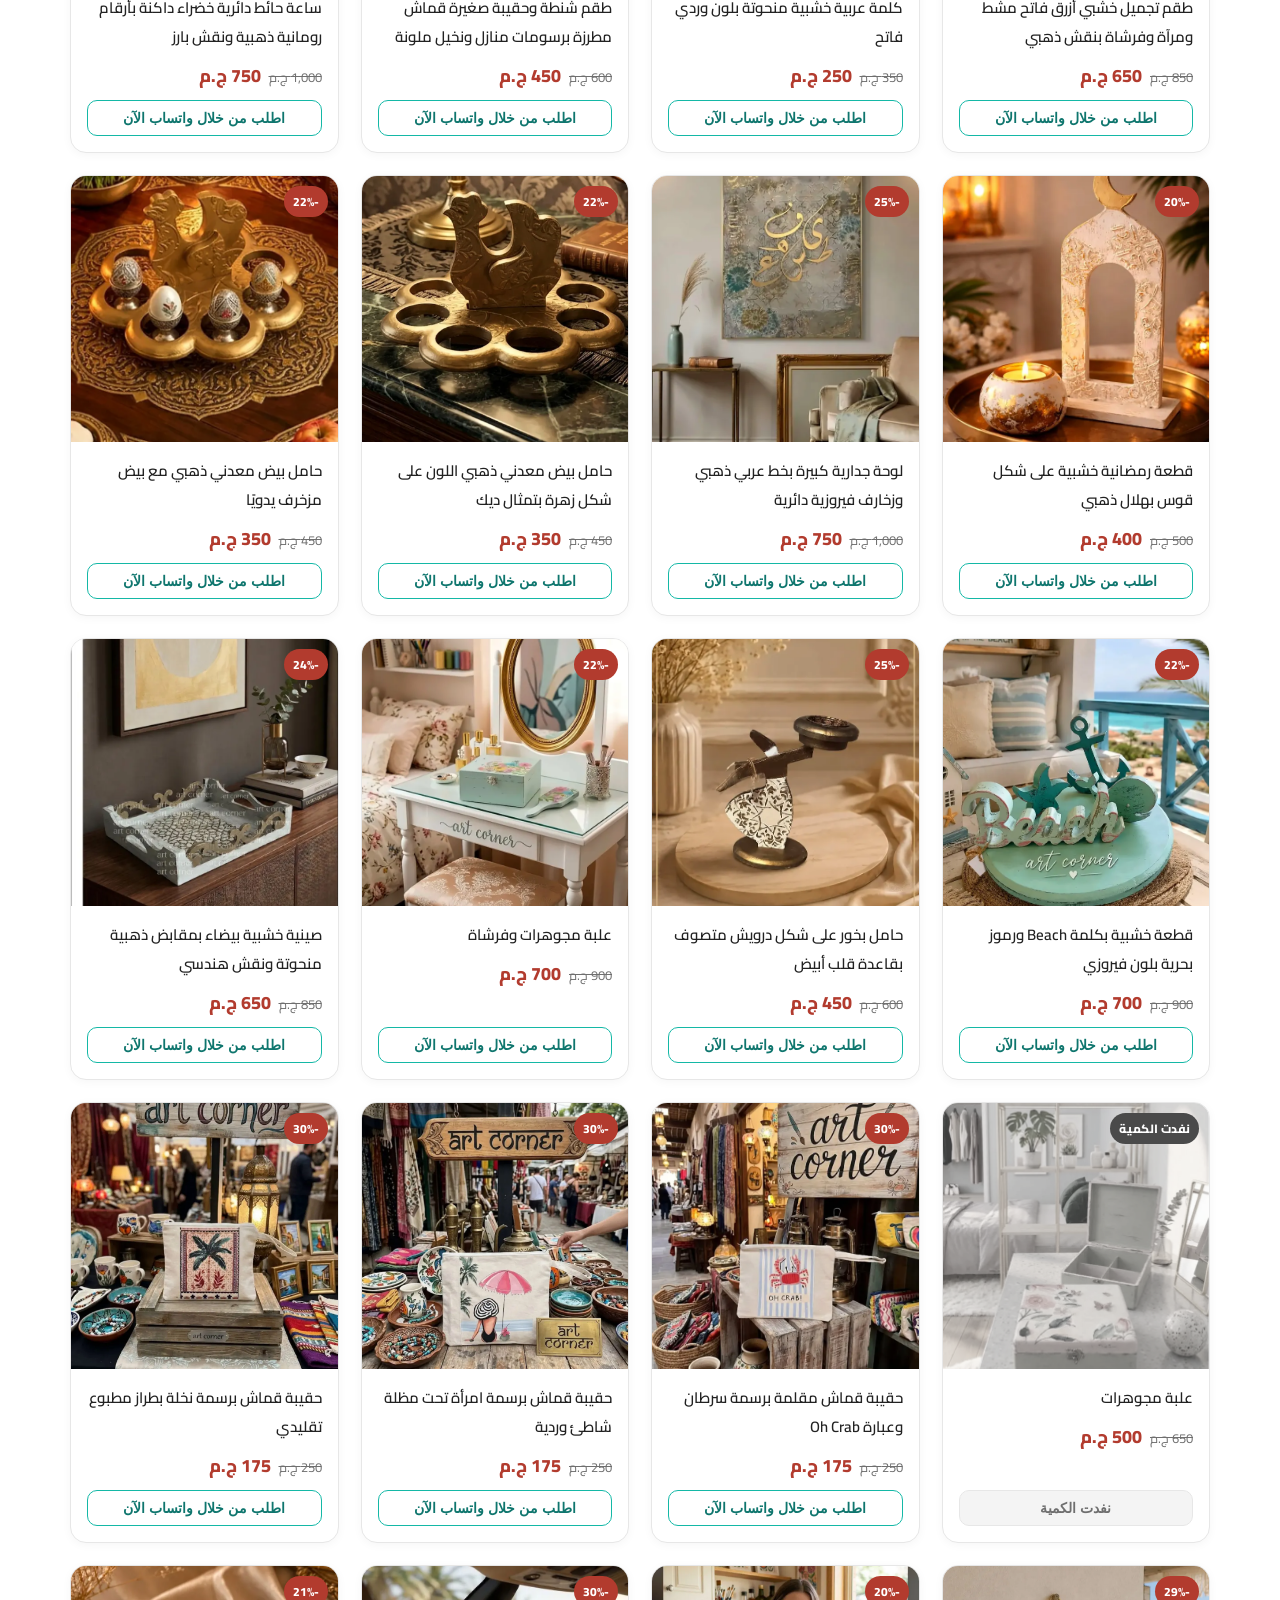
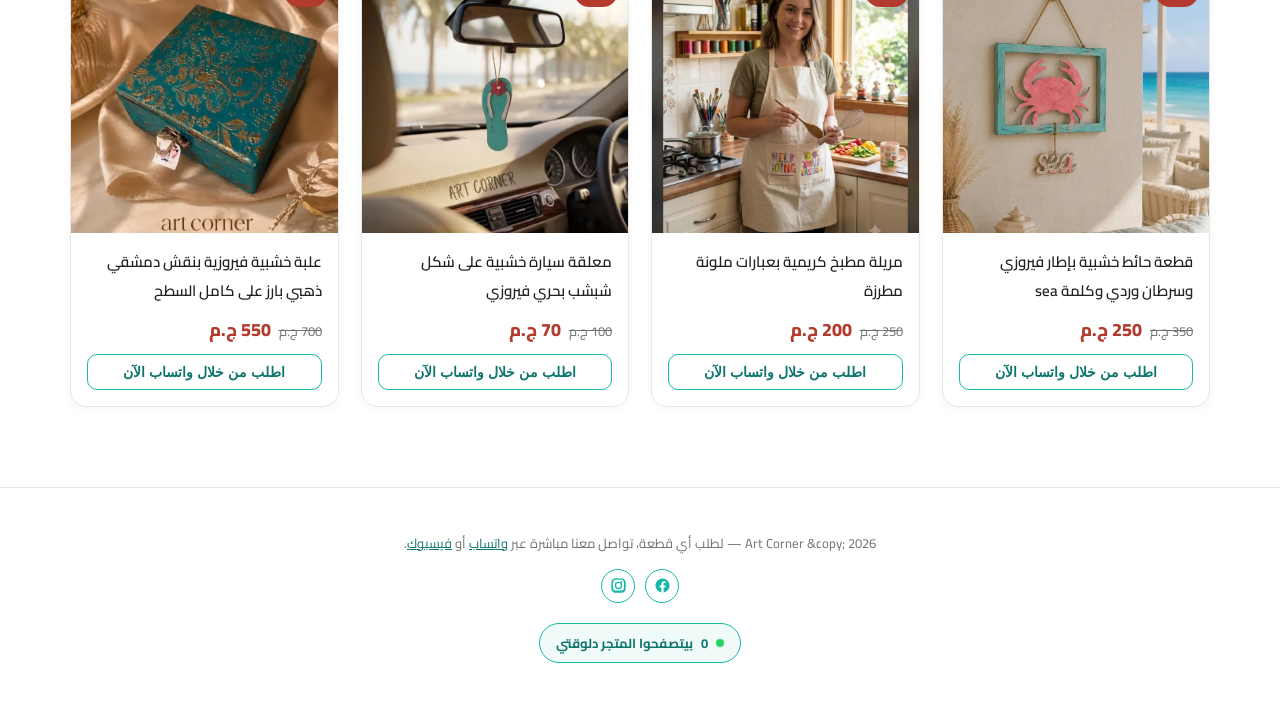
==== commit 1b33bffb: "Add 'view all products' exit from ad deep-links + commit CAPI debug logging - index.html/app.js/i18n" ====
--- a/index.html
+++ b/index.html
@@ -95,6 +95,11 @@
   <div class="count-label" id="countLabel"></div>
 </div>
 
+<div class="pinned-banner" id="pinnedBanner" hidden>
+  <span data-i18n="pinnedShowing">بتشوف القطعة اللي اخترتها من الإعلان 👇</span>
+  <button type="button" id="viewAllBtn" data-i18n="viewAllProducts">عرض كل المنتجات</button>
+</div>
+
 <div class="grid" id="grid">
   <div class="empty-state" data-i18n="loading">جاري تحميل المنتجات...</div>
 </div>
--- a/styles.css
+++ b/styles.css
@@ -262,6 +262,39 @@
   color: var(--muted);
   font-size: 14px;
   white-space: nowrap;
+}
+
+.pinned-banner {
+  max-width: 1180px;
+  margin: 0 auto 6px;
+  padding: 12px 20px;
+  display: flex;
+  align-items: center;
+  justify-content: space-between;
+  gap: 12px;
+  flex-wrap: wrap;
+  background: #f0fbfa;
+  border: 1px solid var(--turquoise);
+  border-radius: 10px;
+  color: var(--turquoise-dark);
+  font-size: 14px;
+  font-weight: 600;
+}
+
+.pinned-banner button {
+  background: var(--turquoise);
+  color: #fff;
+  border: none;
+  border-radius: 8px;
+  padding: 8px 16px;
+  font-size: 13px;
+  font-weight: 700;
+  cursor: pointer;
+  white-space: nowrap;
+}
+
+.pinned-banner button:hover {
+  background: var(--turquoise-dark);
 }
 
 .grid {
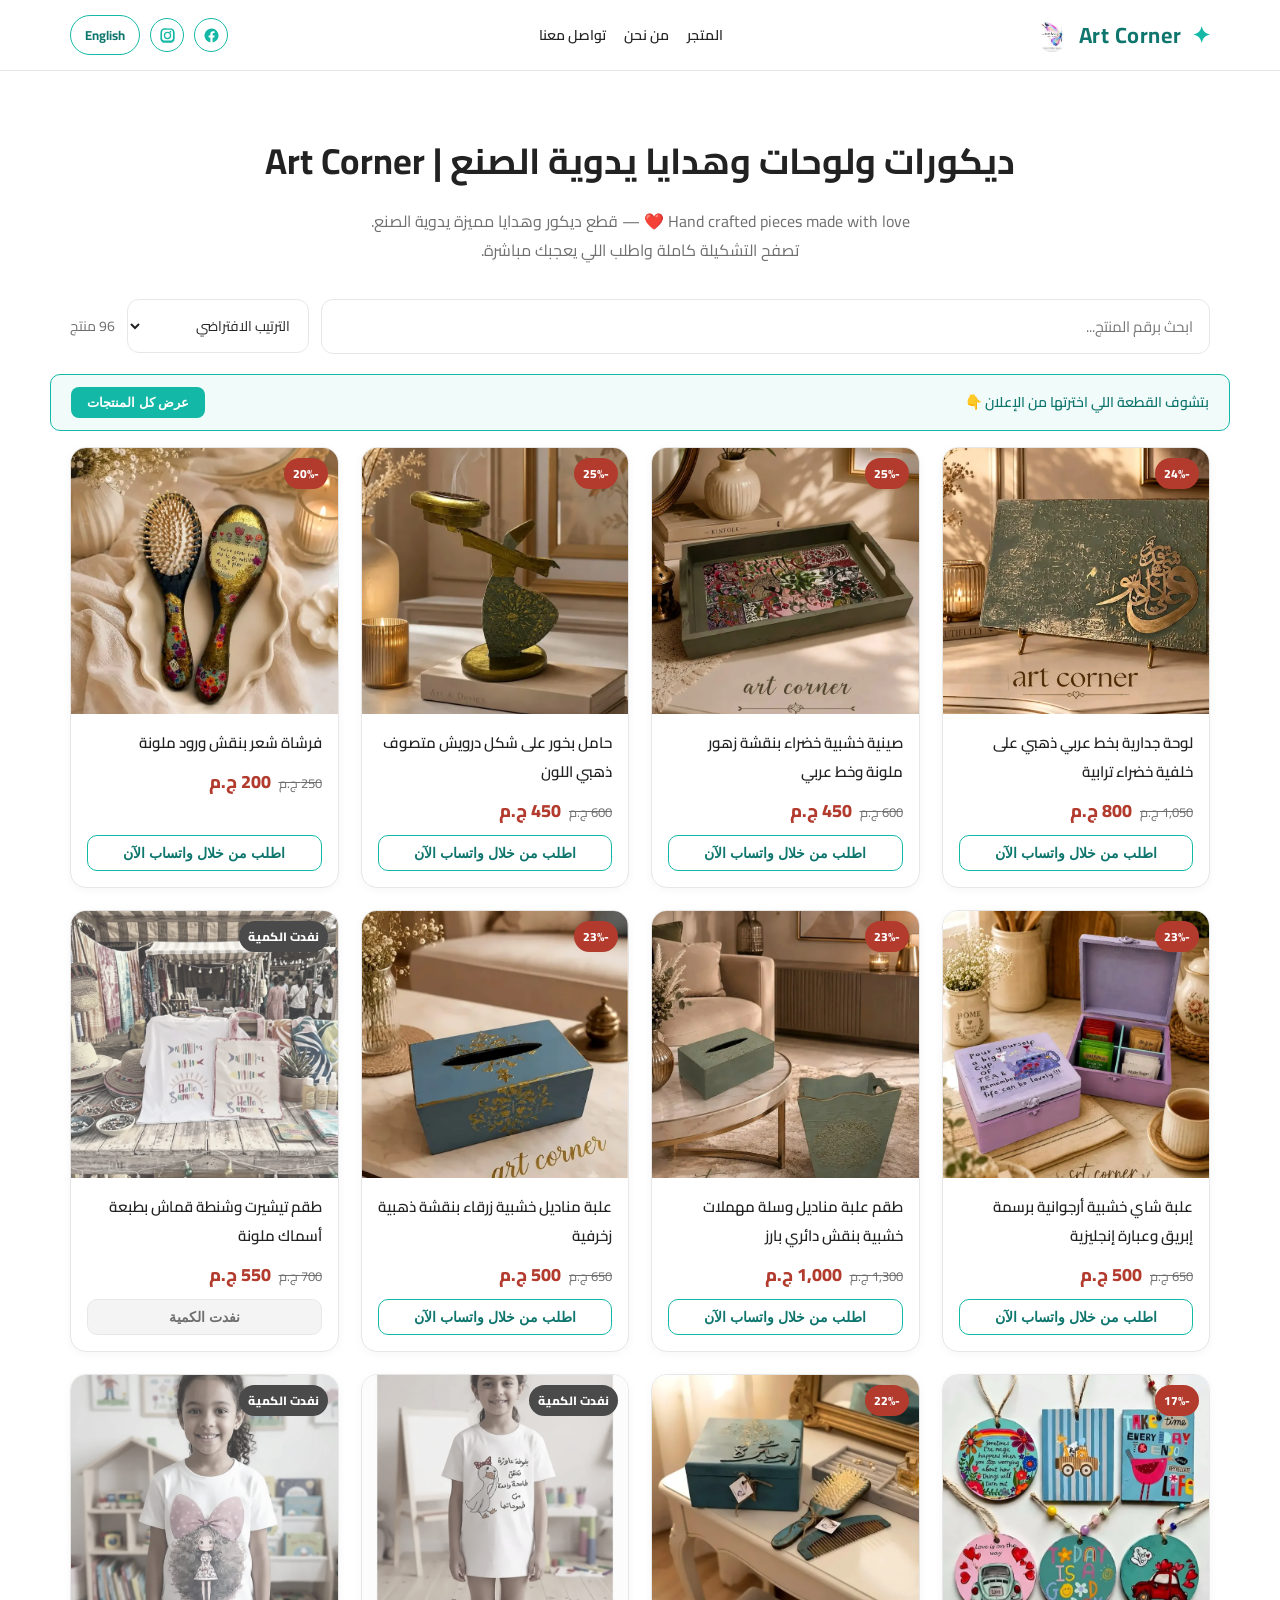
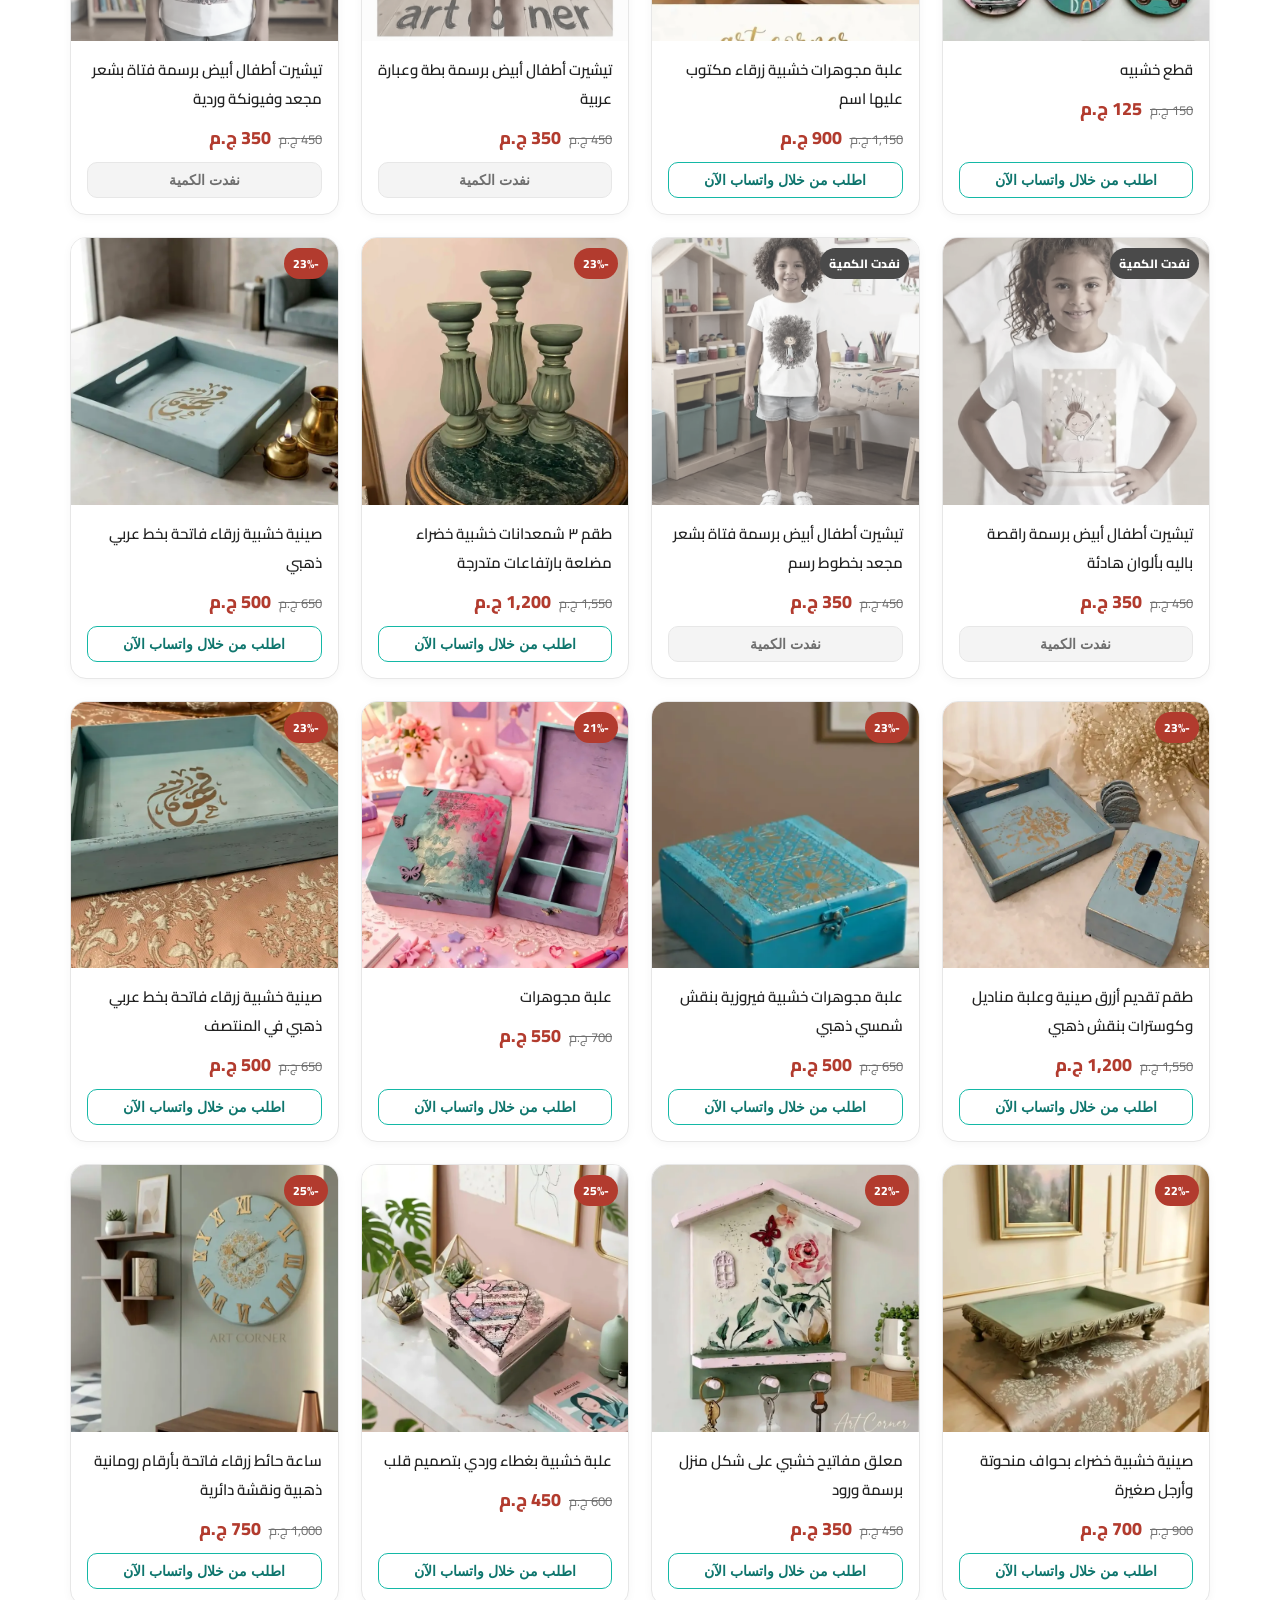
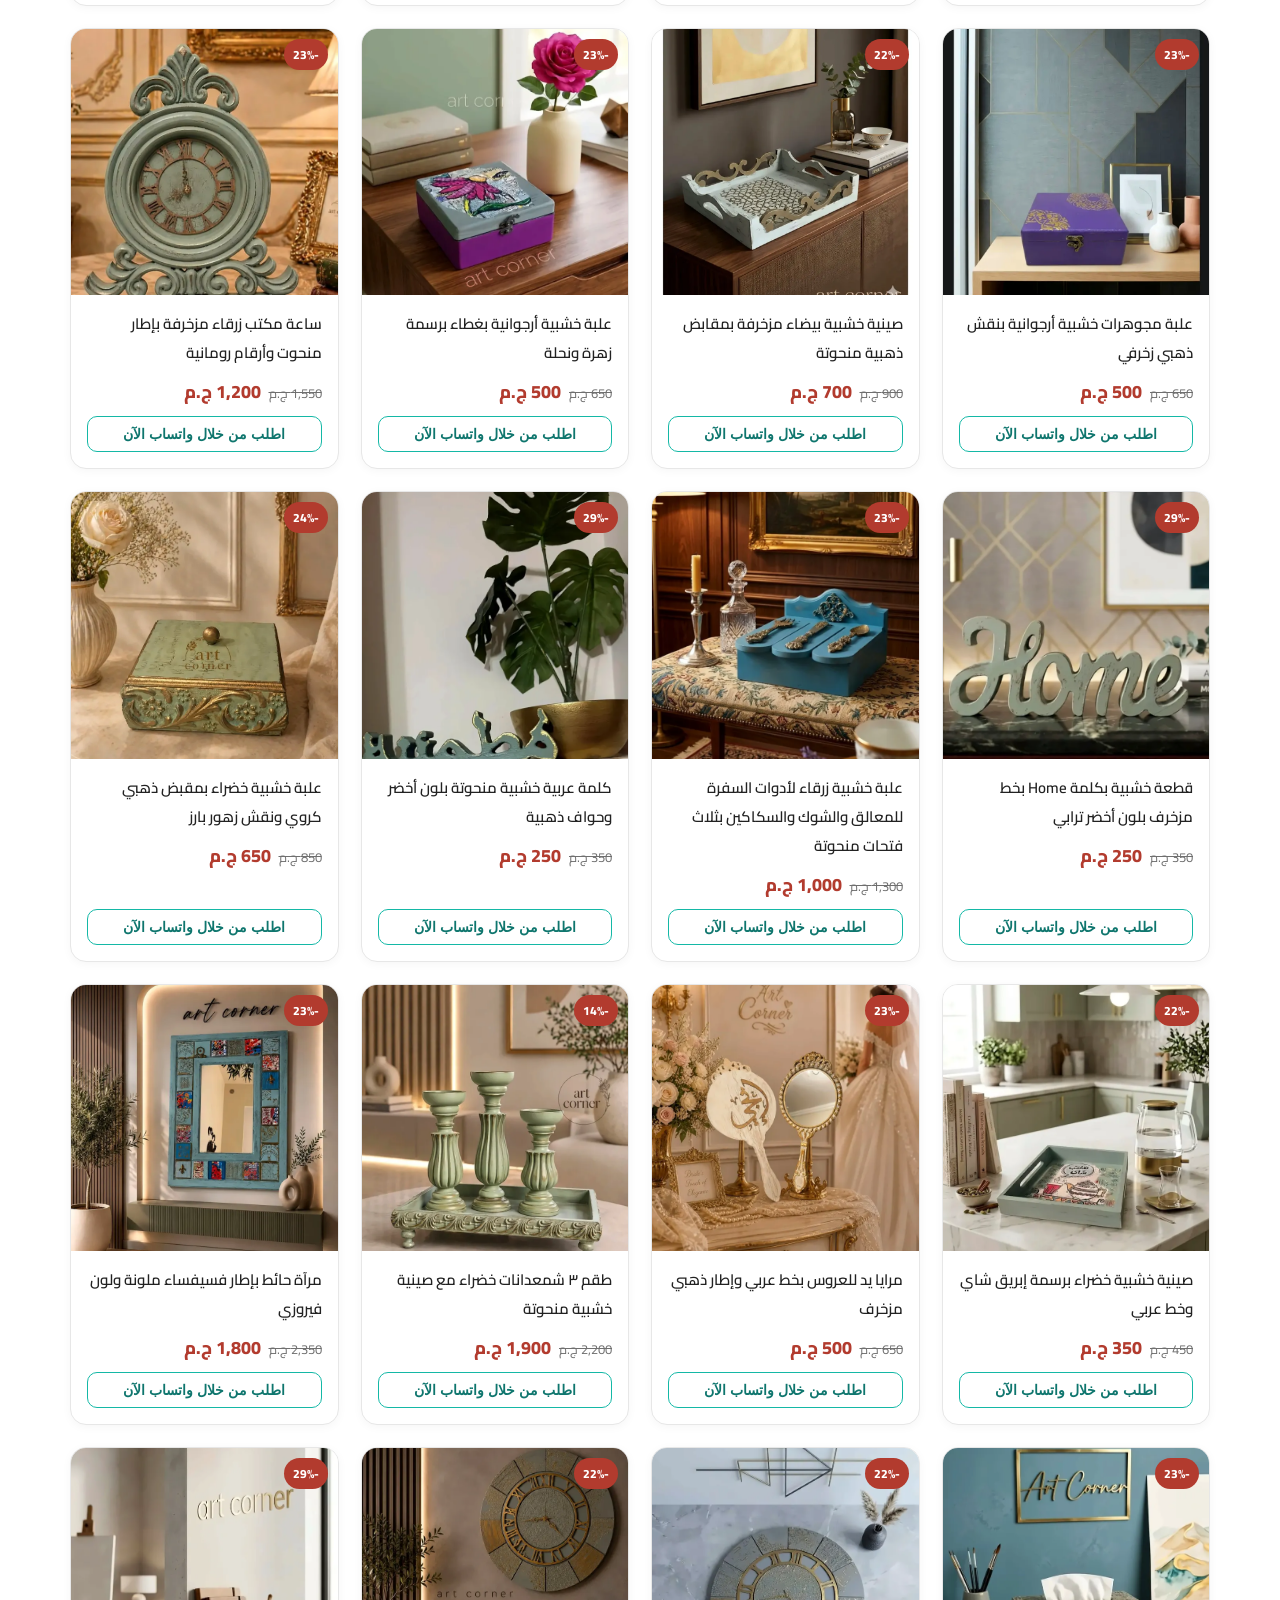
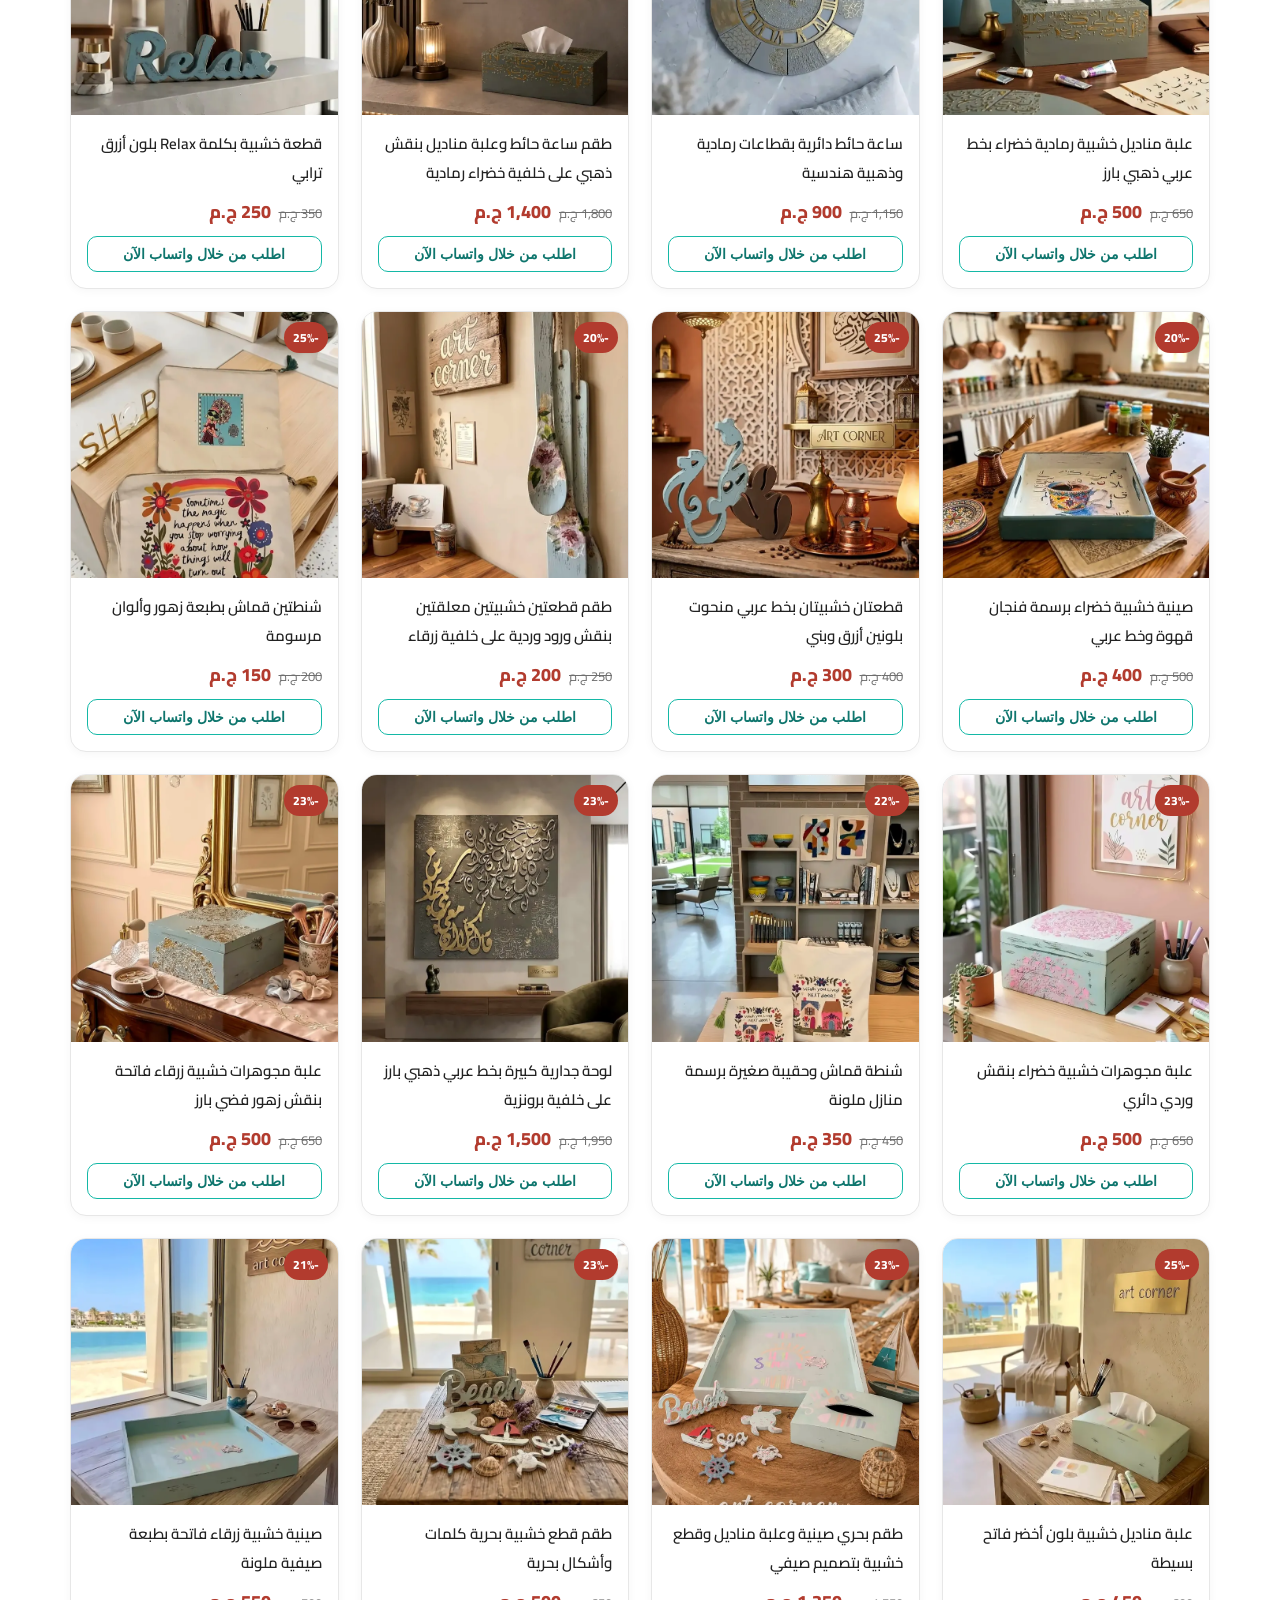
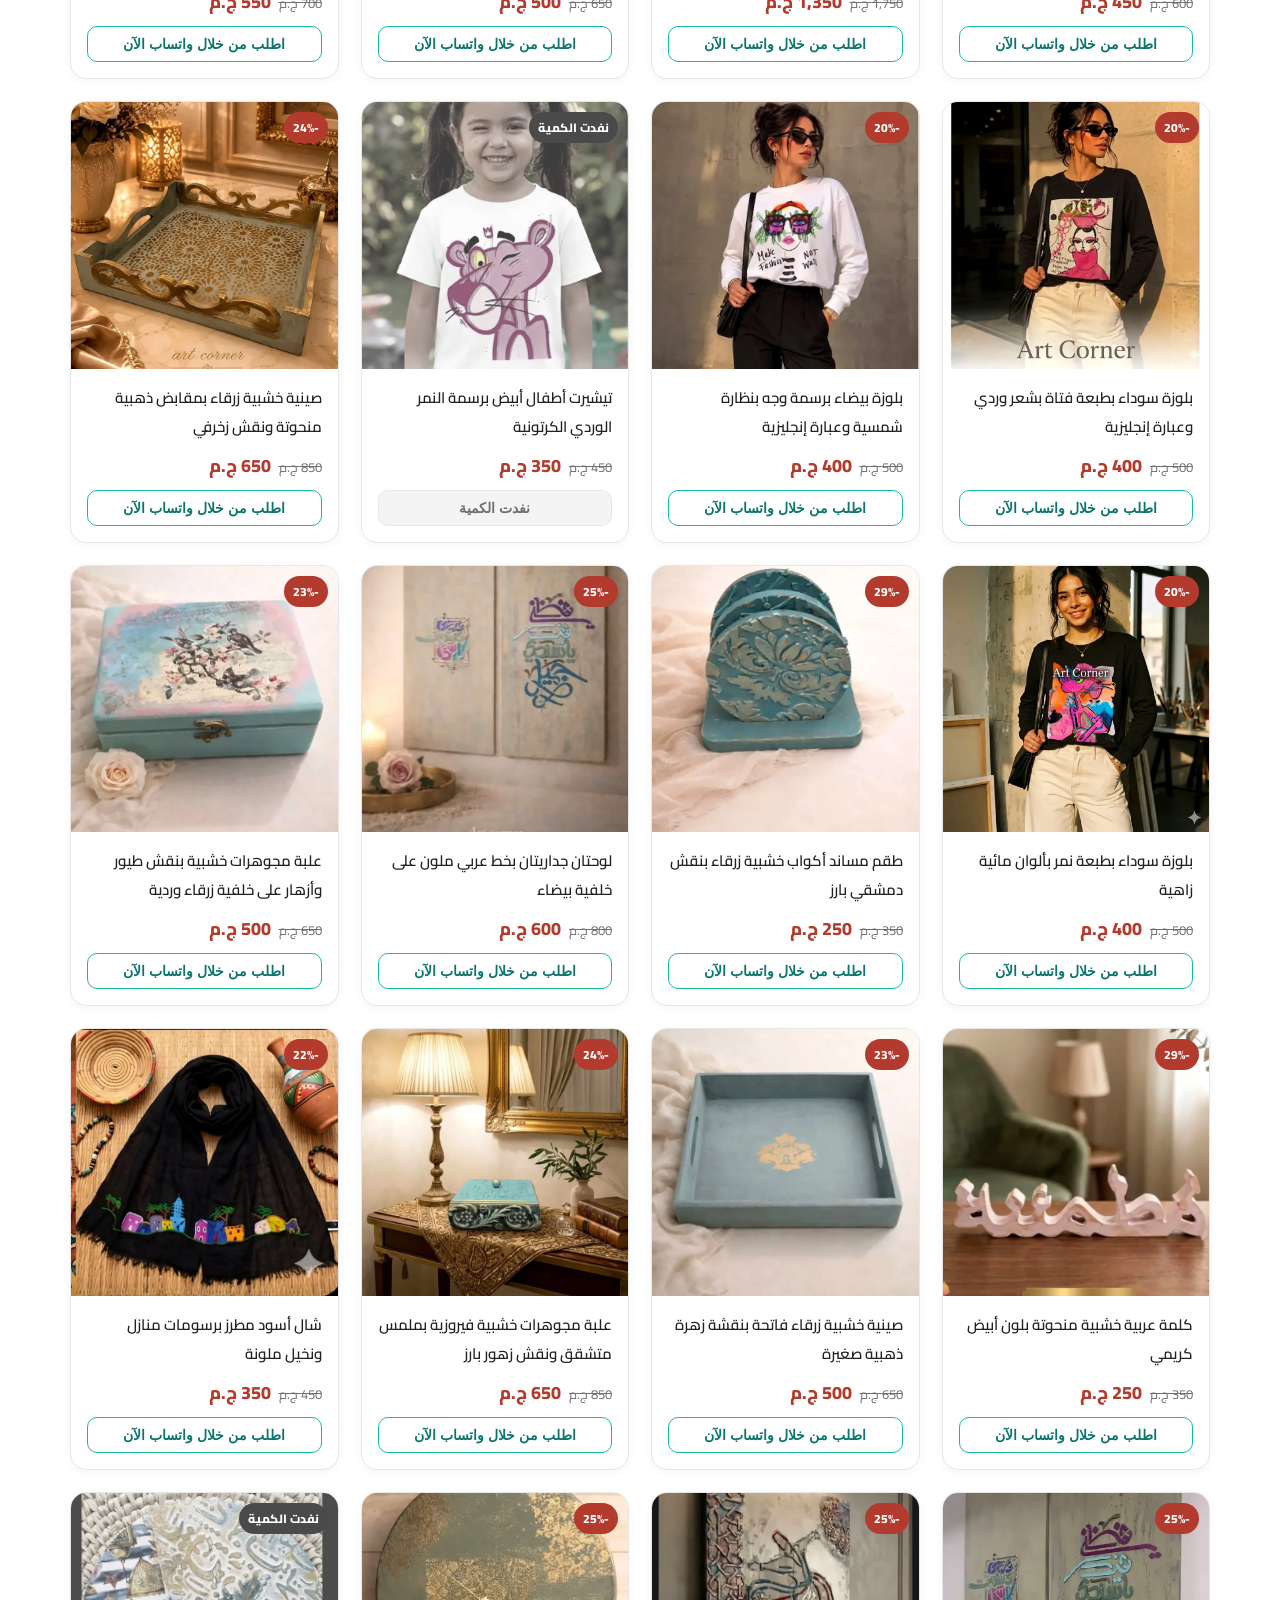
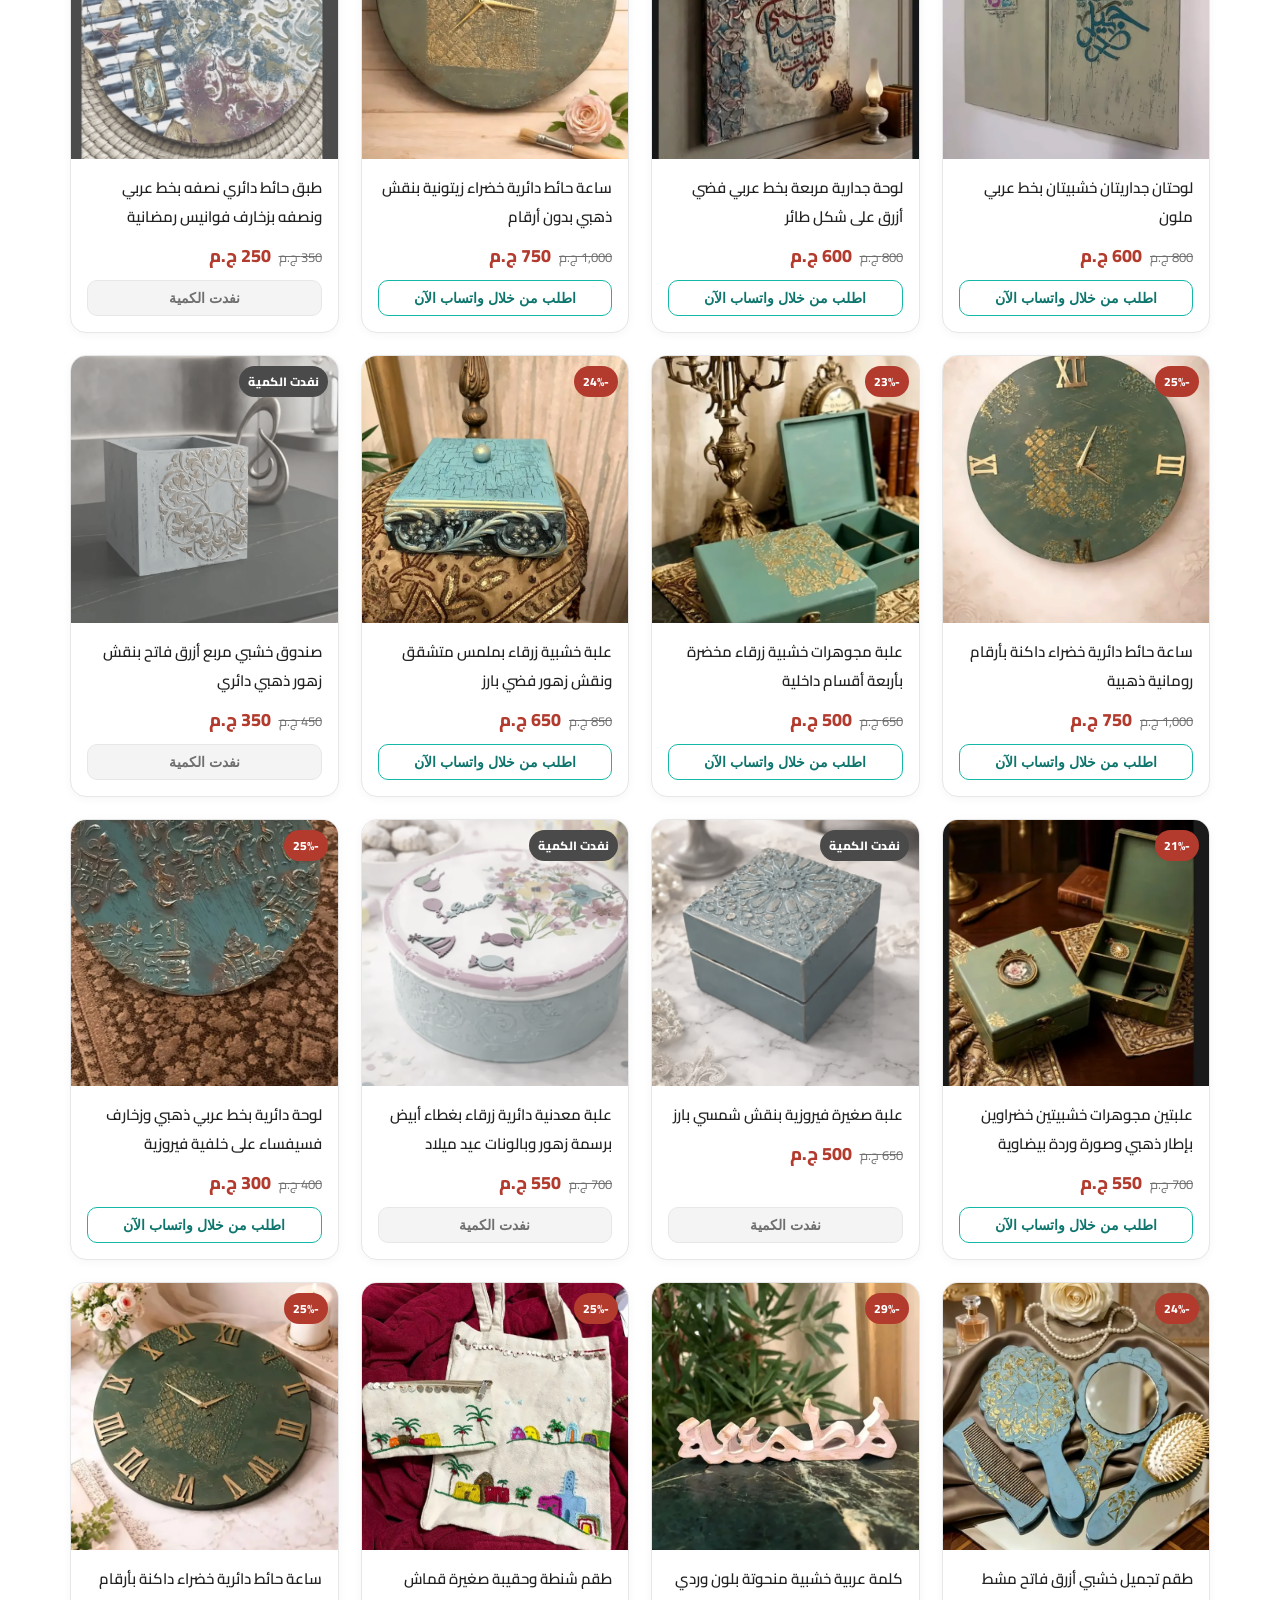
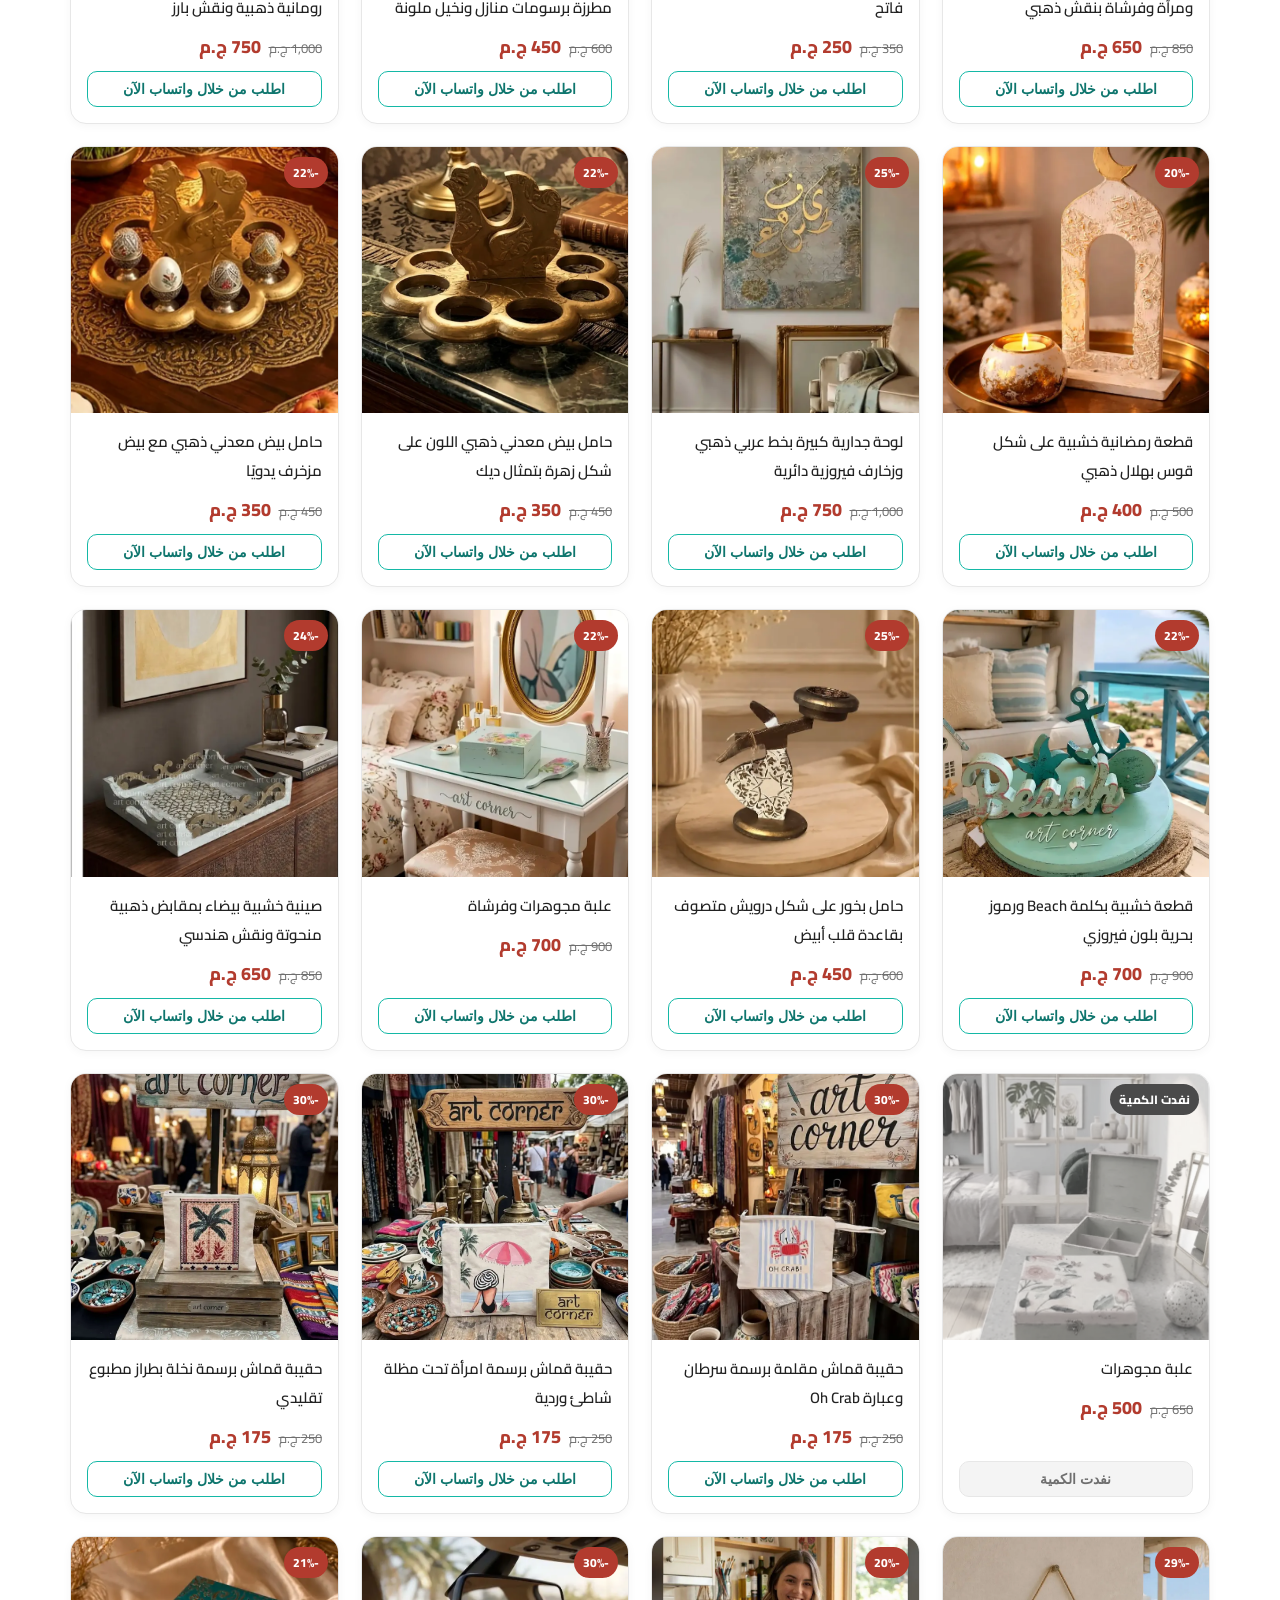
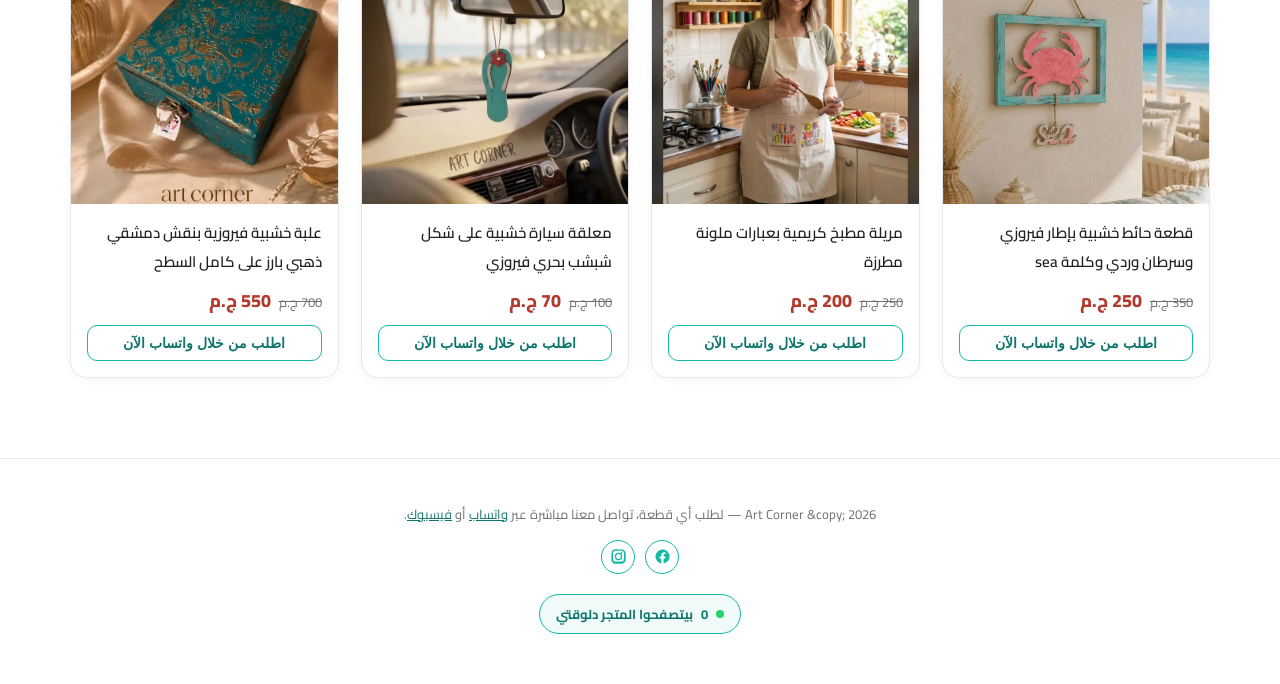
==== commit bb359d85: "Switch to the new WhatsApp Business number (201217738215) Replaced the old number (201284622564) eve" ====
--- a/index.html
+++ b/index.html
@@ -39,7 +39,7 @@
   "contactPoint": {
     "@type": "ContactPoint",
     "contactType": "customer service",
-    "url": "https://wa.me/201284622564"
+    "url": "https://wa.me/201217738215"
   }
 }
 </script>
@@ -108,7 +108,7 @@
 <footer>
   <p>
     <span data-i18n="footer">Art Corner &copy; 2026 — لطلب أي قطعة، تواصل معنا مباشرة عبر</span>
-    <a href="https://wa.me/201284622564" target="_blank" rel="noopener" data-i18n="whatsapp">واتساب</a>
+    <a href="https://wa.me/201217738215" target="_blank" rel="noopener" data-i18n="whatsapp">واتساب</a>
     <span data-i18n="footerAnd">أو</span>
     <a href="https://www.facebook.com/profile.php?id=61587767691246" target="_blank" rel="noopener" data-i18n="facebook">فيسبوك</a>.
   </p>
